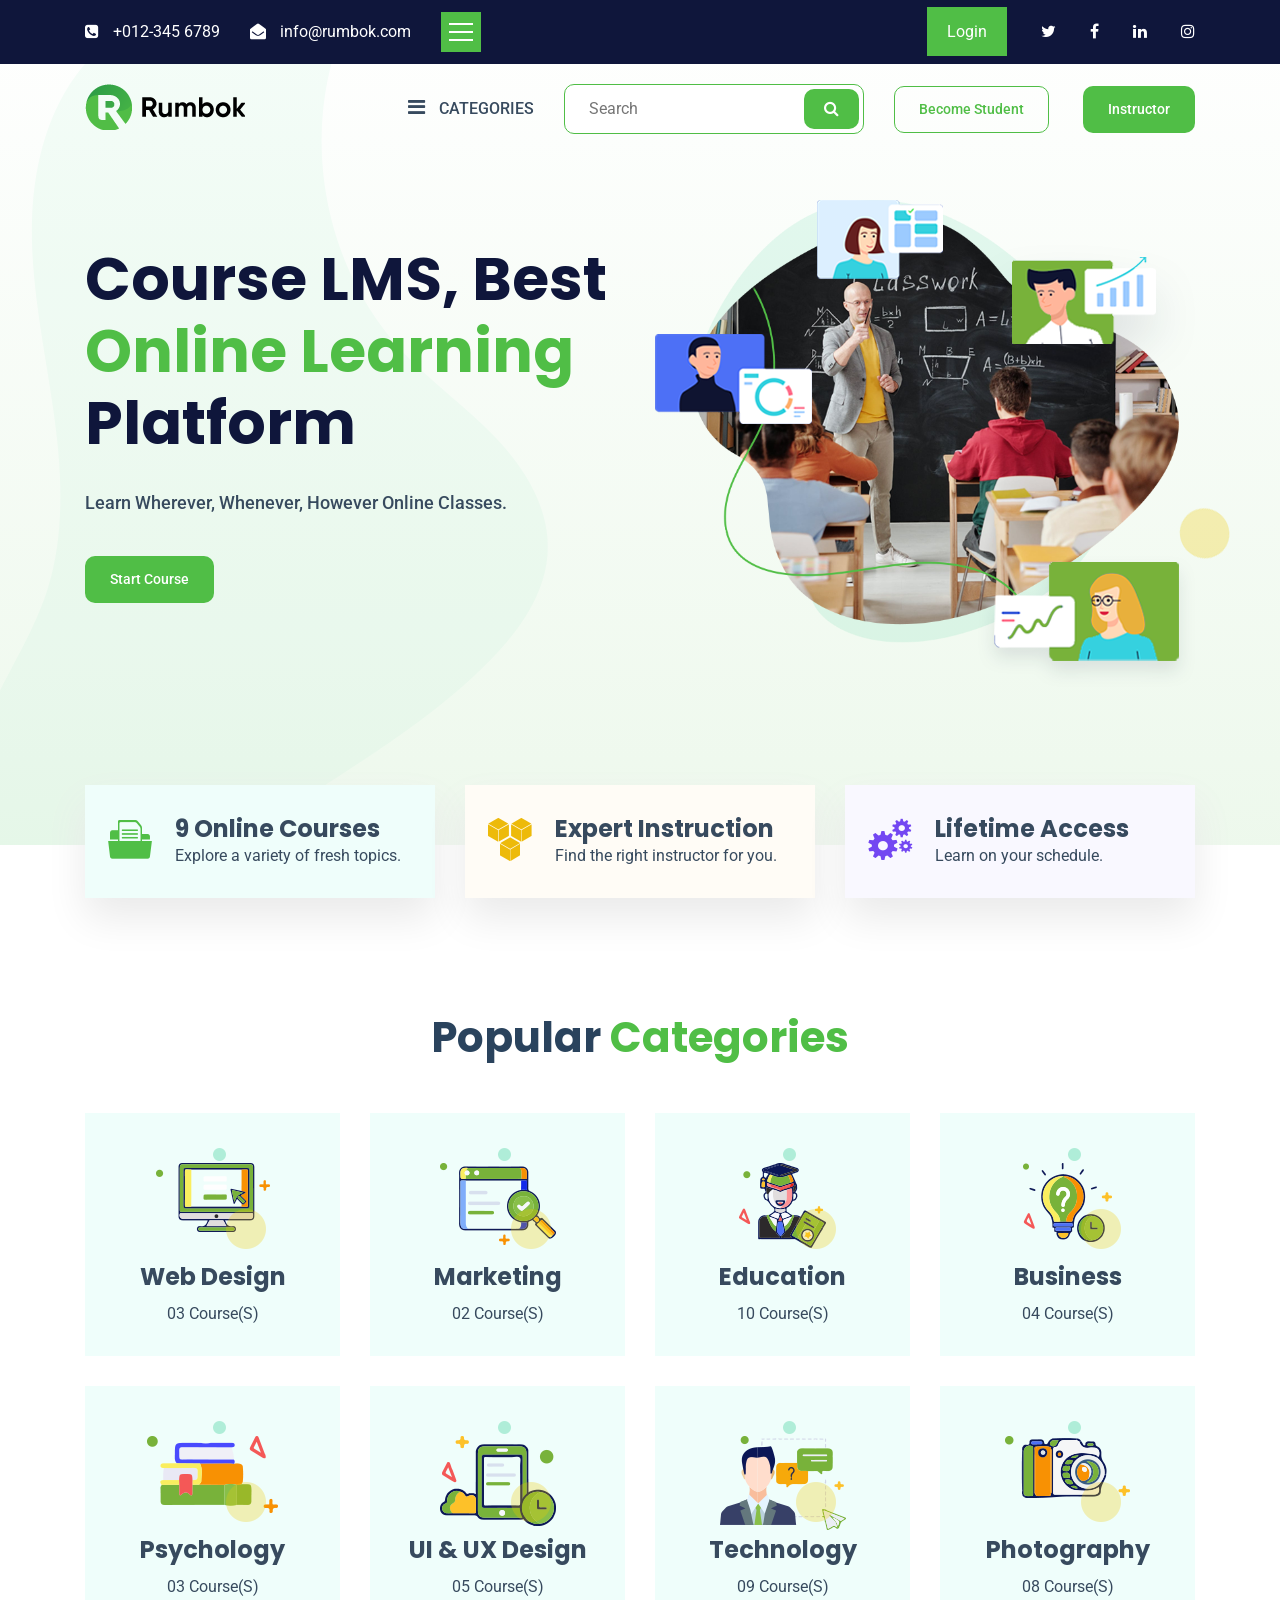
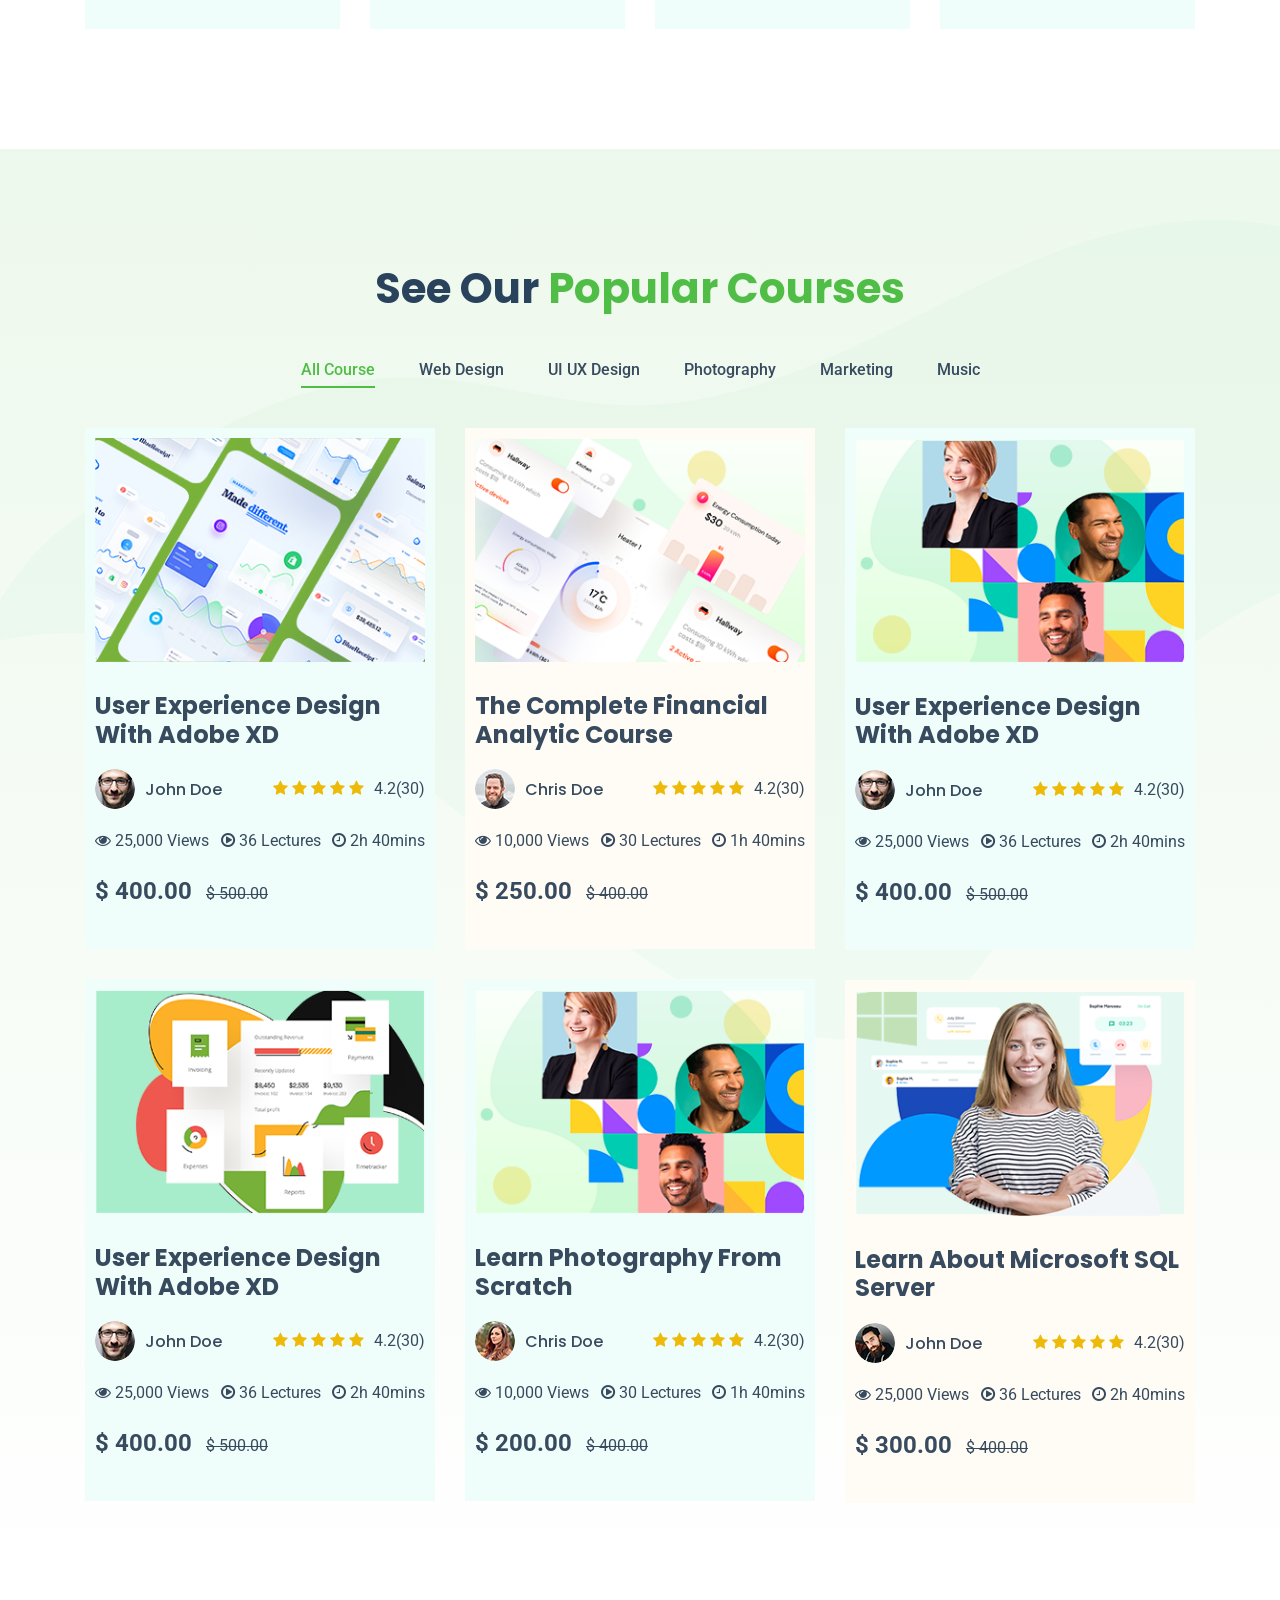
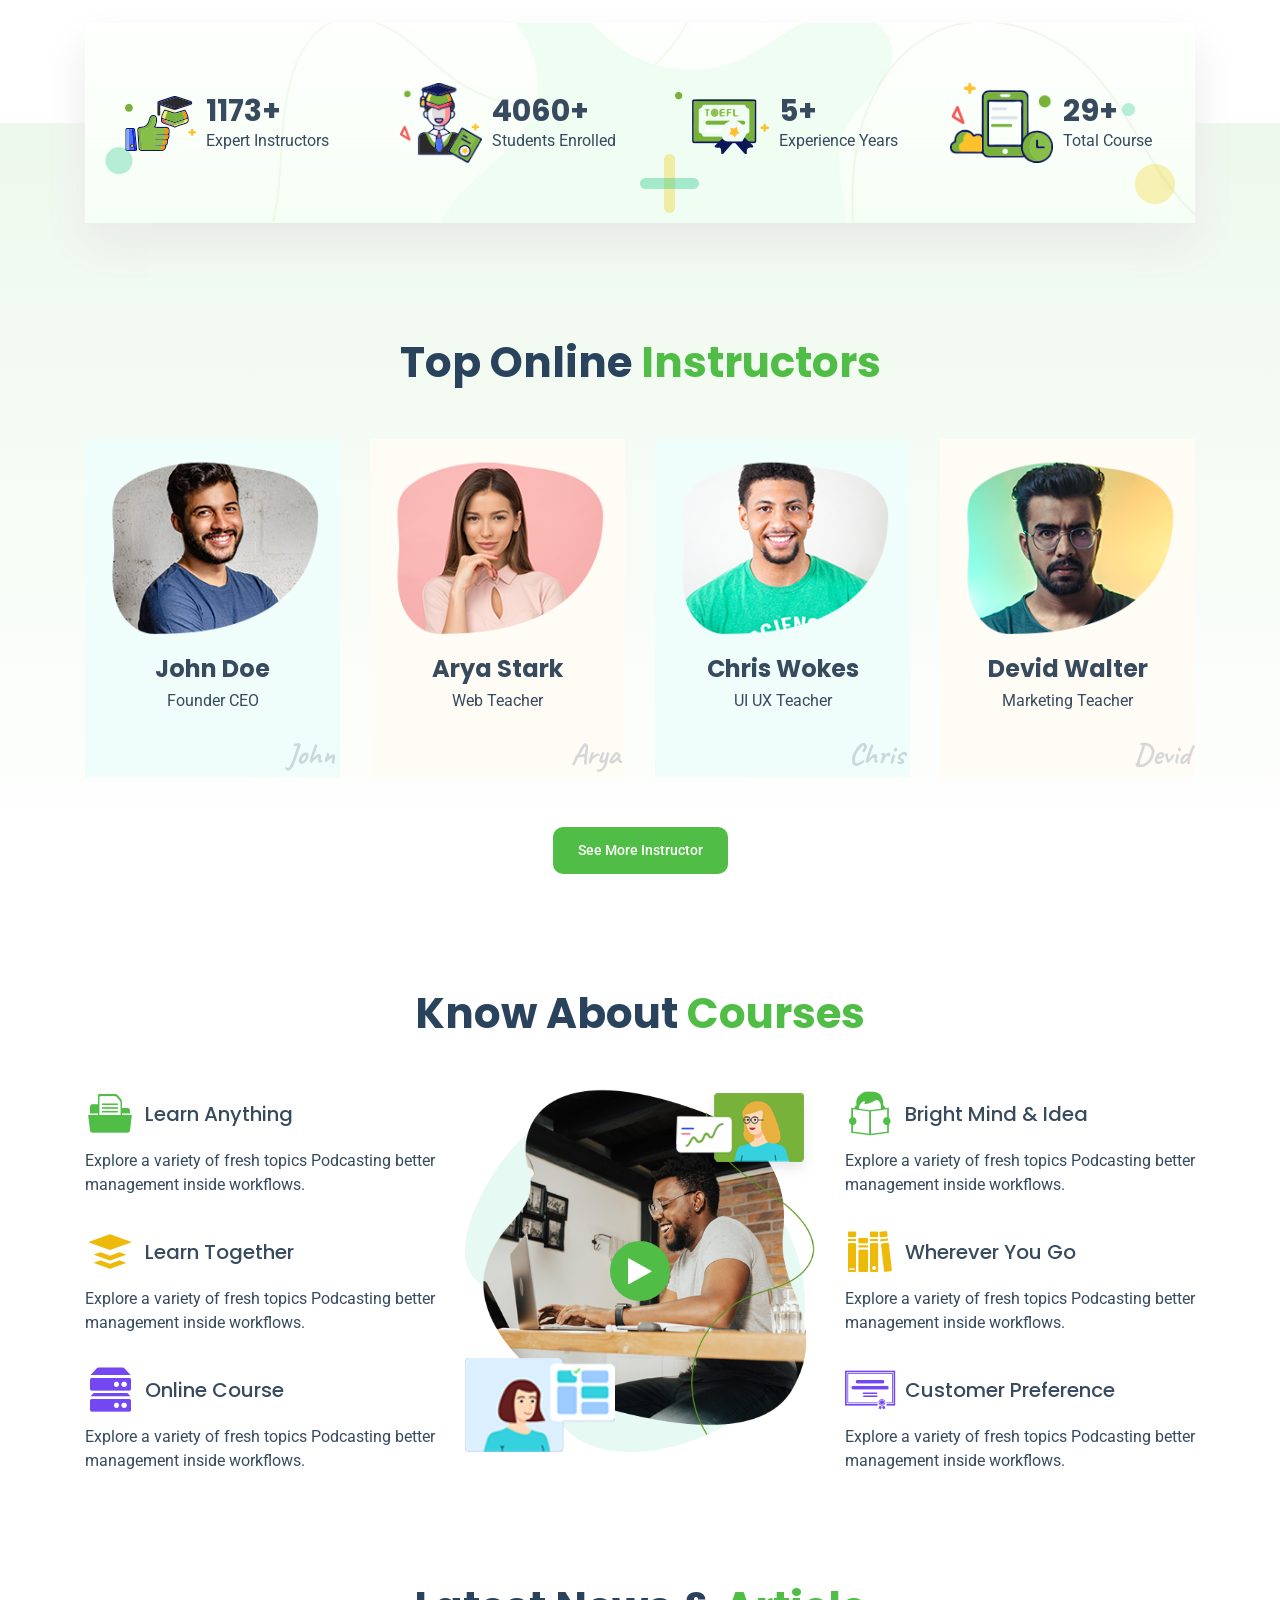
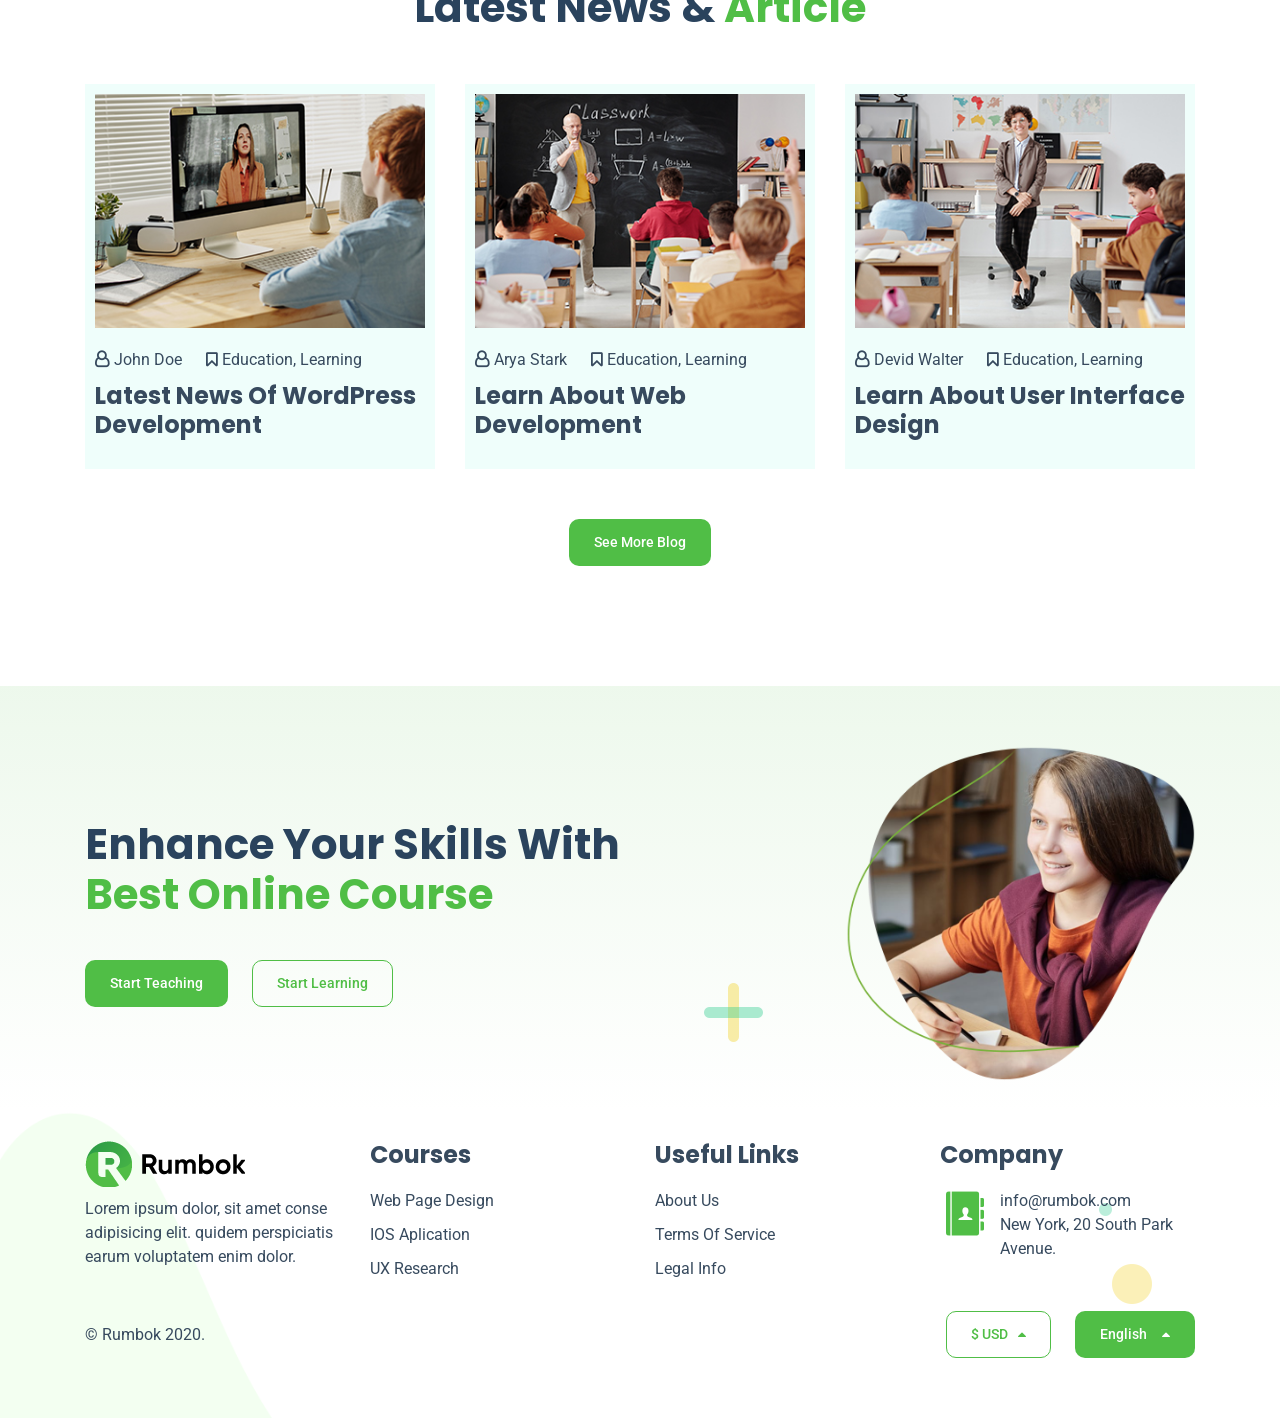
==== index.html @ 5ba0c492 "first commit" ====
<!DOCTYPE html>
<html lang="en">
    
<!-- Mirrored from rumbok.softtechthemes.com/rumbok/ by HTTrack Website Copier/3.x [XR&CO'2014], Sun, 17 Apr 2022 10:48:04 GMT -->
<head>
        <!-- Required Meta Tags -->
        <meta charset="UTF-8">
        <meta name="viewport" content="width=device-width, initial-scale=1.0">
        <meta http-equiv="X-UA-Compatible" content="ie=edge">

        <!-- Page Title -->
        <title>Rumbok Learning Management System</title>

        <!-- Favicon Icon -->
        <link rel="shortcut icon" href="favicon.png">

        <!-- CSS Files -->
        <link rel="stylesheet" href="assets/css/animate.css">
        <link rel="stylesheet" href="assets/css/bootstrap.min.css">
        <link rel="stylesheet" href="assets/css/font-awesome.min.css">
        <link rel="stylesheet" href="assets/css/icofont.css">
        <link rel="stylesheet" href="assets/css/slick.css">
        <link rel="stylesheet" href="assets/css/magnific-popup.css">
        <link rel="stylesheet" href="assets/css/style.css">
    </head>

    <body>
        <!-- Preloader Starts -->
        <div class="preloader" id="preloader">
            <div class="preloader-inner">
                <div class="spinner">
                    <div class="bounce1"></div>
                    <div class="bounce2"></div>
                    <div class="bounce3"></div>
                </div>
            </div>
        </div>

        <!-- Main Menu -->
        <div class="main-menu">
            <div class="menu-logo">
                <a href="index-2.html"><img src="assets/images/logo-both-color.png" alt="logo"></a>
            </div>
            <ul>
                <li class="have-submenu"><a href="#">home</a>
                    <ul class="sub-menu">
                        <li><a href="index-2.html">home 01</a></li>
                        <li><a href="home-2.html">home 02</a></li>
                    </ul>
                </li>
                <li><a href="about.html">about</a></li>
                <li class="have-submenu"><a href="#">course</a>
                    <ul class="sub-menu">
                        <li><a href="web-development.html">web development</a></li>
                        <li><a href="education.html">education</a></li>
                        <li><a href="business.html">business</a></li>
                        <li><a href="banking.html">banking</a></li>
                        <li><a href="corporate.html">corporate</a></li>
                        <li><a href="consulting.html">consulting</a></li>
                        <li><a href="marketing.html">marketing</a></li>
                        <li><a href="photography.html">photography</a></li>
                        <li><a href="music.html">music</a></li>
                    </ul>
                </li>
                <li><a href="course-details.html">course details</a></li>
                <li><a href="course-video.html">course video</a></li>
                <li><a href="package.html">package</a></li>
                <li><a href="instructor-details.html">instructor details</a></li>
                <li><a href="cart.html">cart</a></li>
                <li><a href="purchase.html">purchase</a></li>
                <li class="have-submenu"><a href="#">blog</a>
                    <ul class="sub-menu">
                        <li><a href="blog.html">blog</a></li>
                        <li><a href="blog-details.html">blog details</a></li>
                    </ul>
                </li>
                <li><a href="contact.html">contact</a></li>
                <li><a href="login.html">log in</a></li>
                <li><a href="signup.html">sign up</a></li>
                <li><a href="404.html">404</a></li>
            </ul>
        </div>

        <!-- Header Section Starts -->
        <header class="header-section">
            <!-- Header Info Starts -->
            <div class="header-info">
                <div class="container">
                    <div class="row align-items-center">
                        <div class="col-sm-6">
                            <div class="info-left">
                                <div class="phone-part">
                                    <i class="fa fa-phone-square"></i>
                                    <span><a href="#">+012-345 6789</a></span>
                                </div>
                                <div class="email-part">
                                    <i class="fa fa-envelope-open"></i>
                                    <span><a href="#">info@rumbok.com</a></span>
                                </div>
                                <div class="menu-toggle-bar">
                                    <div class="custom-bars">
                                        <div class="custom-bar bar-1"></div>
                                        <div class="custom-bar bar-2"></div>
                                        <div class="custom-bar bar-3"></div>
                                    </div>
                                </div>
                            </div>
                        </div>
                        <div class="col-sm-6">
                            <div class="info-right">
                                <ul>
                                    <li class="login-button"><a href="login.html">login</a></li>
                                    <li><a href="#"><i class="fa fa-twitter"></i></a></li>
                                    <li><a href="#"><i class="fa fa-facebook"></i></a></li>
                                    <li><a href="#"><i class="fa fa-linkedin"></i></a></li>
                                    <li><a href="#"><i class="fa fa-instagram"></i></a></li>
                                </ul>
                            </div>
                        </div>
                    </div>
                </div>
            </div>
            <!-- main Header Starts -->
            <div class="main-header">
                <div class="container">
                    <div class="row">
                        <div class="col-lg-3">
                            <div class="header-logo">
                                <a href="index-2.html"><img src="assets/images/logo.png" alt="logo"></a>
                            </div>
                        </div>
                        <div class="col-lg-9">
                            <div class="main-header-right">
                                <!-- Category Dropdown Starts -->
                                <div class="category-dropdown">
                                    <div class="menu-bar">
                                        <i class="fa fa-bars"></i>
                                        <span>categories</span>
                                    </div>
                                    <div class="category-menu">
                                        <ul>
                                            <li><a href="web-development.html">web development</a></li>
                                            <li><a href="education.html">education</a></li>
                                            <li class="have-submenu"><a href="#">business</a>
                                                <ul class="sub-menu">
                                                    <li><a href="banking.html">banking sector</a></li>
                                                    <li><a href="corporate.html">corporate sector</a></li>
                                                    <li><a href="consulting.html">consulting</a></li>
                                                </ul>
                                            </li>
                                            <li><a href="marketing.html">marketing</a></li>
                                            <li><a href="photography.html">photography</a></li>
                                            <li><a href="music.html">music</a></li>
                                        </ul>
                                    </div>
                                </div>
                                <div class="header-search">
                                    <form action="#">
                                        <input type="text" placeholder="Search">
                                        <button type="submit"><i class="fa fa-search"></i></button>
                                    </form>
                                </div>
                                <div class="header-button">
                                    <a href="signup.html" class="template-button-2">become student</a>
                                    <a href="instructor-details.html" class="template-button">instructor</a>
                                </div>
                            </div>
                        </div>
                    </div>
                </div>
            </div>
        </header>

        <!-- Hero Section Starts -->
        <section class="hero-section">
            <div class="hero-shape">
                <img src="assets/images/round-shape-4.png" alt="shape" class="hero-round-shape-4 item-moveTwo">
            </div>
            <div class="container">
                <div class="row">
                    <div class="col-lg-6 align-self-center">
                        <div class="hero-content">
                            <h1>Course LMS, best <span>Online learning</span> Platform</h1>
                            <span class="hero-tagline">Learn Wherever, Whenever, However Online Classes.</span>
                            <div class="hero-button">
                                <a href="course.html" class="template-button">start course</a>
                            </div>
                        </div>
                    </div>
                    <div class="col-lg-6">
                        <div class="hero-image">
                            <div class="hero-small-images">
                                <img src="assets/images/hero-small-image-1.png" alt="image" class="hero-small-image-1">
                                <img src="assets/images/hero-small-image-2.png" alt="image" class="hero-small-image-2">
                                <img src="assets/images/hero-small-image-3.png" alt="image" class="hero-small-image-3">
                                <img src="assets/images/hero-small-image-4.png" alt="image" class="hero-small-image-4">
                            </div>
                            <img src="assets/images/hero-image.png" alt="image">
                        </div>
                    </div>
                </div>
            </div>
        </section>

        <!-- Feature Section Starts -->
        <section class="feature-section">
            <div class="container">
                <div class="row">
                    <div class="col-lg-4">
                        <div class="single-feature-item feature-item-1">
                            <div class="feature-icon template-icon green-icon">
                                <i class="icofont-document-folder"></i>
                            </div>
                            <div class="feature-content">
                                <h4>9 online courses</h4>
                                <p>Explore a variety of fresh topics.</p>
                            </div>
                        </div>
                    </div>
                    <div class="col-lg-4">
                        <div class="single-feature-item feature-item-2">
                            <div class="feature-icon template-icon yellow-icon">
                                <i class="icofont-cubes"></i>
                            </div>
                            <div class="feature-content">
                                <h4>expert instruction</h4>
                                <p>Find the right instructor for you.</p>
                            </div>
                        </div>
                    </div>
                    <div class="col-lg-4">
                        <div class="single-feature-item feature-item-3">
                            <div class="feature-icon template-icon blue-icon">
                                <i class="icofont-gears"></i>
                            </div>
                            <div class="feature-content">
                                <h4>lifetime access</h4>
                                <p>Learn on your schedule.</p>
                            </div>
                        </div>
                    </div>
                </div>
            </div>
        </section>

        <!-- Categorry Section Starts -->
        <section class="category-section">
            <div class="container">
                <div class="row">
                    <div class="col-lg-12">
                        <div class="section-title text-center">
                            <h2>popular <span>categories</span></h2>
                        </div>
                    </div>
                </div>
                <div class="row">
                    <div class="col-lg-3 col-md-6">
                        <a href="course.html"><div class="single-category-item">
                            <div class="category-image">
                                <img src="assets/images/category-icon-1.png" alt="image">
                                <img src="assets/images/round-shape-3.png" alt="shape" class="feature-round-shape-3">
                            </div>
                            <div class="category-title margin-bottom-10">
                                <h4>web design</h4>
                            </div>
                            <span>03 course(S)</span>
                        </div></a>
                    </div>
                    <div class="col-lg-3 col-md-6">
                        <a href="course.html"><div class="single-category-item">
                            <div class="category-image">
                                <img src="assets/images/category-icon-2.png" alt="image">
                                <img src="assets/images/round-shape-3.png" alt="shape" class="feature-round-shape-3">
                            </div>
                            <div class="category-title margin-bottom-10">
                                <h4>marketing</h4>
                            </div>
                            <span>02 course(S)</span>
                        </div></a>
                    </div>
                    <div class="col-lg-3 col-md-6">
                        <a href="course.html"><div class="single-category-item">
                            <div class="category-image">
                                <img src="assets/images/category-icon-3.png" alt="image">
                                <img src="assets/images/round-shape-3.png" alt="shape" class="feature-round-shape-3">
                            </div>
                            <div class="category-title margin-bottom-10">
                                <h4>education</h4>
                            </div>
                            <span>10 course(S)</span>
                        </div></a>
                    </div>
                    <div class="col-lg-3 col-md-6">
                        <a href="course.html"><div class="single-category-item">
                            <div class="category-image">
                                <img src="assets/images/category-icon-4.png" alt="image">
                                <img src="assets/images/round-shape-3.png" alt="shape" class="feature-round-shape-3">
                            </div>
                            <div class="category-title margin-bottom-10">
                                <h4>business</h4>
                            </div>
                            <span>04 course(S)</span>
                        </div></a>
                    </div>
                    <div class="col-lg-3 col-md-6">
                        <a href="course.html"><div class="single-category-item">
                            <div class="category-image">
                                <img src="assets/images/category-icon-5.png" alt="image">
                                <img src="assets/images/round-shape-3.png" alt="shape" class="feature-round-shape-3">
                            </div>
                            <div class="category-title margin-bottom-10">
                                <h4>psychology</h4>
                            </div>
                            <span>03 course(S)</span>
                        </div></a>
                    </div>
                    <div class="col-lg-3 col-md-6">
                        <a href="course.html"><div class="single-category-item">
                            <div class="category-image">
                                <img src="assets/images/category-icon-6.png" alt="image">
                                <img src="assets/images/round-shape-3.png" alt="shape" class="feature-round-shape-3">
                            </div>
                            <div class="category-title margin-bottom-10">
                                <h4>UI & UX design</h4>
                            </div>
                            <span>05 course(S)</span>
                        </div></a>
                    </div>
                    <div class="col-lg-3 col-md-6">
                        <a href="course.html"><div class="single-category-item">
                            <div class="category-image">
                                <img src="assets/images/category-icon-7.png" alt="image">
                                <img src="assets/images/round-shape-3.png" alt="shape" class="feature-round-shape-3">
                            </div>
                            <div class="category-title margin-bottom-10">
                                <h4>technology</h4>
                            </div>
                            <span>09 course(S)</span>
                        </div></a>
                    </div>
                    <div class="col-lg-3 col-md-6">
                        <a href="course.html"><div class="single-category-item">
                            <div class="category-image">
                                <img src="assets/images/category-icon-8.png" alt="image">
                                <img src="assets/images/round-shape-3.png" alt="shape" class="feature-round-shape-3">
                            </div>
                            <div class="category-title margin-bottom-10">
                                <h4>photography</h4>
                            </div>
                            <span>08 course(S)</span>
                        </div></a>
                    </div>
                </div>
            </div>
        </section>

        <!-- Course Section Starts -->
        <section class="course-section gradient-bg padding-top-115 padding-bottom-90">
            <div class="container">
                <div class="row">
                    <div class="col-12">
                        <div class="section-title text-center margin-bottom-40">
                            <h2>see our <span>popular courses</span></h2>
                        </div>
                    </div>
                </div>
                <div class="row">
                    <div class="col-12">
                        <div class="popular-course-tab">
                            <ul>
                                <li class="active" data-filter="*">All course</li>
                                <li data-filter=".web">web design</li>
                                <li data-filter=".ux">UI UX design</li>
                                <li data-filter=".photography">photography</li>
                                <li data-filter=".marketing">marketing</li>
                                <li data-filter=".music">music</li>
                            </ul>
                        </div>
                    </div>
                </div>
                <div class="row grid">
                    <div class="col-lg-4 col-md-6 grid-item marketing">
                        <div class="single-course-item">
                            <div class="course-image">
                                <img src="assets/images/course-image-1.png" alt="image">
                            </div>
                            <div class="course-content margin-top-30">
                                <div class="course-title">
                                    <h4>user experience design with adobe XD</h4>
                                </div>
                                <div class="course-instructor-rating margin-top-20">
                                    <div class="course-instructor">
                                        <img src="assets/images/course-instructor-1.png" alt="instructor">
                                        <h6>john doe</h6>
                                    </div>
                                    <div class="course-rating">
                                        <ul>
                                            <li><i class="fa fa-star"></i></li>
                                            <li><i class="fa fa-star"></i></li>
                                            <li><i class="fa fa-star"></i></li>
                                            <li><i class="fa fa-star"></i></li>
                                            <li><i class="fa fa-star"></i></li>
                                        </ul>
                                        <span>4.2(30)</span>
                                    </div>
                                </div>
                                <div class="course-info margin-top-20">
                                    <div class="course-view">
                                        <i class="fa fa-eye"></i>
                                        <span>25,000 views</span>
                                    </div>
                                    <div class="course-video">
                                        <i class="fa fa-play-circle-o"></i>
                                        <span>36 lectures</span>
                                    </div>
                                    <div class="course-time">
                                        <i class="fa fa-clock-o"></i>
                                        <span>2h 40mins</span>
                                    </div>
                                </div>
                                <div class="course-price-cart margin-top-20">
                                    <div class="course-price">
                                        <span class="span-big">$ 400.00</span>
                                        <span class="span-cross">$ 500.00</span>
                                    </div>
                                </div>
                            </div>
                            <div class="hover-state">
                                <span class="heart-icon"><i class="fa fa-heart-o"></i></span>
                                <span class="title-tag">by instructor</span>
                                <div class="course-title margin-top-10">
                                    <h4><a href="course-details.html">user experience design with adobe XD</a></h4>
                                </div>
                                <div class="course-price-info margin-top-20">
                                    <span class="best-seller">best seller</span>
                                    <span class="course-category"><a href="#">web design</a></span>
                                    <span class="course-price">$ 400.00</span>
                                </div>
                                <div class="course-info margin-top-30">
                                    <div class="course-enroll">
                                        <span>enrolled 0</span>
                                    </div>
                                    <div class="course-video">
                                        <i class="fa fa-play-circle-o"></i>
                                        <span>36 lectures</span>
                                    </div>
                                    <div class="course-time">
                                        <i class="fa fa-clock-o"></i>
                                        <span>2h 40mins</span>
                                    </div>
                                </div>
                                <p class="margin-top-20">Learn WordPress like a Professional! Start from the basics and go all the way to creating your own applications and website!</p>
                                <ul class="margin-top-20">
                                    <li><i class="fa fa-circle-o"></i><span>Lorem ipsum dolor sit amet.</span></li>
                                    <li><i class="fa fa-circle-o"></i><span>Consectetur adipisicing elit.</span></li>
                                    <li><i class="fa fa-circle-o"></i><span>Placeat dolore quaerat itaque.</span></li>
                                </ul>
                                <div class="preview-button margin-top-20">
                                    <a href="course-details.html" class="template-button">course preview</a>
                                    <a href="cart.html" class="template-button margin-left-10">add to cart</a>
                                </div>
                            </div>
                        </div>
                    </div>
                    <div class="col-lg-4 col-md-6 grid-item ux">
                        <div class="single-course-item diffrent-bg-color">
                            <div class="course-image">
                                <img src="assets/images/course-image-2.png" alt="image">
                            </div>
                            <div class="course-content margin-top-30">
                                <div class="course-title">
                                    <h4>the complete financial analytic course</h4>
                                </div>
                                <div class="course-instructor-rating margin-top-20">
                                    <div class="course-instructor">
                                        <img src="assets/images/course-instructor-2.png" alt="instructor">
                                        <h6>chris doe</h6>
                                    </div>
                                    <div class="course-rating">
                                        <ul>
                                            <li><i class="fa fa-star"></i></li>
                                            <li><i class="fa fa-star"></i></li>
                                            <li><i class="fa fa-star"></i></li>
                                            <li><i class="fa fa-star"></i></li>
                                            <li><i class="fa fa-star"></i></li>
                                        </ul>
                                        <span>4.2(30)</span>
                                    </div>
                                </div>
                                <div class="course-info margin-top-20">
                                    <div class="course-view">
                                        <i class="fa fa-eye"></i>
                                        <span>10,000 views</span>
                                    </div>
                                    <div class="course-video">
                                        <i class="fa fa-play-circle-o"></i>
                                        <span>30 lectures</span>
                                    </div>
                                    <div class="course-time">
                                        <i class="fa fa-clock-o"></i>
                                        <span>1h 40mins</span>
                                    </div>
                                </div>
                                <div class="course-price-cart margin-top-20">
                                    <div class="course-price">
                                        <span class="span-big">$ 250.00</span>
                                        <span class="span-cross">$ 400.00</span>
                                    </div>
                                </div>
                            </div>
                            <div class="hover-state">
                                <span class="heart-icon"><i class="fa fa-heart-o"></i></span>
                                <span class="title-tag">by instructor</span>
                                <div class="course-title margin-top-10">
                                    <h4><a href="course-details.html">the complete financial analytic course</a></h4>
                                </div>
                                <div class="course-price-info margin-top-20">
                                    <span class="best-seller">best seller</span>
                                    <span class="course-category"><a href="#">web design</a></span>
                                    <span class="course-price">$ 250.00</span>
                                </div>
                                <div class="course-info margin-top-30">
                                    <div class="course-enroll">
                                        <span>enrolled 0</span>
                                    </div>
                                    <div class="course-video">
                                        <i class="fa fa-play-circle-o"></i>
                                        <span>36 lectures</span>
                                    </div>
                                    <div class="course-time">
                                        <i class="fa fa-clock-o"></i>
                                        <span>2h 40mins</span>
                                    </div>
                                </div>
                                <p class="margin-top-20">Learn WordPress like a Professional! Start from the basics and go all the way to creating your own applications and website!</p>
                                <ul class="margin-top-20">
                                    <li><i class="fa fa-circle-o"></i><span>Lorem ipsum dolor sit amet.</span></li>
                                    <li><i class="fa fa-circle-o"></i><span>Consectetur adipisicing elit.</span></li>
                                    <li><i class="fa fa-circle-o"></i><span>Placeat dolore quaerat itaque.</span></li>
                                </ul>
                                <div class="preview-button margin-top-20">
                                    <a href="course-details.html" class="template-button">course preview</a>
                                    <a href="cart.html" class="template-button margin-left-10">add to cart</a>
                                </div>
                            </div>
                        </div>
                    </div>
                    <div class="col-lg-4 col-md-6 grid-item web">
                        <div class="single-course-item">
                            <div class="course-image">
                                <img src="assets/images/course-image-4.png" alt="image">
                            </div>
                            <div class="course-content margin-top-30">
                                <div class="course-title">
                                    <h4>user experience design with adobe XD</h4>
                                </div>
                                <div class="course-instructor-rating margin-top-20">
                                    <div class="course-instructor">
                                        <img src="assets/images/course-instructor-1.png" alt="instructor">
                                        <h6>john doe</h6>
                                    </div>
                                    <div class="course-rating">
                                        <ul>
                                            <li><i class="fa fa-star"></i></li>
                                            <li><i class="fa fa-star"></i></li>
                                            <li><i class="fa fa-star"></i></li>
                                            <li><i class="fa fa-star"></i></li>
                                            <li><i class="fa fa-star"></i></li>
                                        </ul>
                                        <span>4.2(30)</span>
                                    </div>
                                </div>
                                <div class="course-info margin-top-20">
                                    <div class="course-view">
                                        <i class="fa fa-eye"></i>
                                        <span>25,000 views</span>
                                    </div>
                                    <div class="course-video">
                                        <i class="fa fa-play-circle-o"></i>
                                        <span>36 lectures</span>
                                    </div>
                                    <div class="course-time">
                                        <i class="fa fa-clock-o"></i>
                                        <span>2h 40mins</span>
                                    </div>
                                </div>
                                <div class="course-price-cart margin-top-20">
                                    <div class="course-price">
                                        <span class="span-big">$ 400.00</span>
                                        <span class="span-cross">$ 500.00</span>
                                    </div>
                                </div>
                            </div>
                            <div class="hover-state">
                                <span class="heart-icon"><i class="fa fa-heart-o"></i></span>
                                <span class="title-tag">by instructor</span>
                                <div class="course-title margin-top-10">
                                    <h4><a href="course-details.html">user experience design with adobe XD</a></h4>
                                </div>
                                <div class="course-price-info margin-top-20">
                                    <span class="best-seller">best seller</span>
                                    <span class="course-category"><a href="#">web design</a></span>
                                    <span class="course-price">$ 400.00</span>
                                </div>
                                <div class="course-info margin-top-30">
                                    <div class="course-enroll">
                                        <span>enrolled 0</span>
                                    </div>
                                    <div class="course-video">
                                        <i class="fa fa-play-circle-o"></i>
                                        <span>36 lectures</span>
                                    </div>
                                    <div class="course-time">
                                        <i class="fa fa-clock-o"></i>
                                        <span>2h 40mins</span>
                                    </div>
                                </div>
                                <p class="margin-top-20">Learn WordPress like a Professional! Start from the basics and go all the way to creating your own applications and website!</p>
                                <ul class="margin-top-20">
                                    <li><i class="fa fa-circle-o"></i><span>Lorem ipsum dolor sit amet.</span></li>
                                    <li><i class="fa fa-circle-o"></i><span>Consectetur adipisicing elit.</span></li>
                                    <li><i class="fa fa-circle-o"></i><span>Placeat dolore quaerat itaque.</span></li>
                                </ul>
                                <div class="preview-button margin-top-20">
                                    <a href="course-details.html" class="template-button">course preview</a>
                                    <a href="cart.html" class="template-button margin-left-10">add to cart</a>
                                </div>
                            </div>
                        </div>
                    </div>
                    <div class="col-lg-4 col-md-6 grid-item music">
                        <div class="single-course-item">
                            <div class="course-image">
                                <img src="assets/images/course-image-3.png" alt="image">
                            </div>
                            <div class="course-content margin-top-30">
                                <div class="course-title">
                                    <h4>user experience design with adobe XD</h4>
                                </div>
                                <div class="course-instructor-rating margin-top-20">
                                    <div class="course-instructor">
                                        <img src="assets/images/course-instructor-1.png" alt="instructor">
                                        <h6>john doe</h6>
                                    </div>
                                    <div class="course-rating">
                                        <ul>
                                            <li><i class="fa fa-star"></i></li>
                                            <li><i class="fa fa-star"></i></li>
                                            <li><i class="fa fa-star"></i></li>
                                            <li><i class="fa fa-star"></i></li>
                                            <li><i class="fa fa-star"></i></li>
                                        </ul>
                                        <span>4.2(30)</span>
                                    </div>
                                </div>
                                <div class="course-info margin-top-20">
                                    <div class="course-view">
                                        <i class="fa fa-eye"></i>
                                        <span>25,000 views</span>
                                    </div>
                                    <div class="course-video">
                                        <i class="fa fa-play-circle-o"></i>
                                        <span>36 lectures</span>
                                    </div>
                                    <div class="course-time">
                                        <i class="fa fa-clock-o"></i>
                                        <span>2h 40mins</span>
                                    </div>
                                </div>
                                <div class="course-price-cart margin-top-20">
                                    <div class="course-price">
                                        <span class="span-big">$ 400.00</span>
                                        <span class="span-cross">$ 500.00</span>
                                    </div>
                                </div>
                            </div>
                            <div class="hover-state">
                                <span class="heart-icon"><i class="fa fa-heart-o"></i></span>
                                <span class="title-tag">by instructor</span>
                                <div class="course-title margin-top-10">
                                    <h4><a href="course-details.html">user experience design with adobe XD</a></h4>
                                </div>
                                <div class="course-price-info margin-top-20">
                                    <span class="best-seller">best seller</span>
                                    <span class="course-category"><a href="#">web design</a></span>
                                    <span class="course-price">$ 400.00</span>
                                </div>
                                <div class="course-info margin-top-30">
                                    <div class="course-enroll">
                                        <span>enrolled 0</span>
                                    </div>
                                    <div class="course-video">
                                        <i class="fa fa-play-circle-o"></i>
                                        <span>36 lectures</span>
                                    </div>
                                    <div class="course-time">
                                        <i class="fa fa-clock-o"></i>
                                        <span>2h 40mins</span>
                                    </div>
                                </div>
                                <p class="margin-top-20">Learn WordPress like a Professional! Start from the basics and go all the way to creating your own applications and website!</p>
                                <ul class="margin-top-20">
                                    <li><i class="fa fa-circle-o"></i><span>Lorem ipsum dolor sit amet.</span></li>
                                    <li><i class="fa fa-circle-o"></i><span>Consectetur adipisicing elit.</span></li>
                                    <li><i class="fa fa-circle-o"></i><span>Placeat dolore quaerat itaque.</span></li>
                                </ul>
                                <div class="preview-button margin-top-20">
                                    <a href="course-details.html" class="template-button">course preview</a>
                                    <a href="cart.html" class="template-button margin-left-10">add to cart</a>
                                </div>
                            </div>
                        </div>
                    </div>
                    <div class="col-lg-4 col-md-6 grid-item photography">
                        <div class="single-course-item">
                            <div class="course-image">
                                <img src="assets/images/course-image-4.png" alt="image">
                            </div>
                            <div class="course-content margin-top-30">
                                <div class="course-title">
                                    <h4>learn photography from scratch</h4>
                                </div>
                                <div class="course-instructor-rating margin-top-20">
                                    <div class="course-instructor">
                                        <img src="assets/images/course-instructor-3.png" alt="instructor">
                                        <h6>chris doe</h6>
                                    </div>
                                    <div class="course-rating">
                                        <ul>
                                            <li><i class="fa fa-star"></i></li>
                                            <li><i class="fa fa-star"></i></li>
                                            <li><i class="fa fa-star"></i></li>
                                            <li><i class="fa fa-star"></i></li>
                                            <li><i class="fa fa-star"></i></li>
                                        </ul>
                                        <span>4.2(30)</span>
                                    </div>
                                </div>
                                <div class="course-info margin-top-20">
                                    <div class="course-view">
                                        <i class="fa fa-eye"></i>
                                        <span>10,000 views</span>
                                    </div>
                                    <div class="course-video">
                                        <i class="fa fa-play-circle-o"></i>
                                        <span>30 lectures</span>
                                    </div>
                                    <div class="course-time">
                                        <i class="fa fa-clock-o"></i>
                                        <span>1h 40mins</span>
                                    </div>
                                </div>
                                <div class="course-price-cart margin-top-20">
                                    <div class="course-price">
                                        <span class="span-big">$ 200.00</span>
                                        <span class="span-cross">$ 400.00</span>
                                    </div>
                                </div>
                            </div>
                            <div class="hover-state">
                                <span class="heart-icon"><i class="fa fa-heart-o"></i></span>
                                <span class="title-tag">by instructor</span>
                                <div class="course-title margin-top-10">
                                    <h4><a href="course-details.html">learn photography from scratch</a></h4>
                                </div>
                                <div class="course-price-info margin-top-20">
                                    <span class="best-seller">best seller</span>
                                    <span class="course-category"><a href="#">web design</a></span>
                                    <span class="course-price">$ 200.00</span>
                                </div>
                                <div class="course-info margin-top-30">
                                    <div class="course-enroll">
                                        <span>enrolled 0</span>
                                    </div>
                                    <div class="course-video">
                                        <i class="fa fa-play-circle-o"></i>
                                        <span>36 lectures</span>
                                    </div>
                                    <div class="course-time">
                                        <i class="fa fa-clock-o"></i>
                                        <span>2h 40mins</span>
                                    </div>
                                </div>
                                <p class="margin-top-20">Learn WordPress like a Professional! Start from the basics and go all the way to creating your own applications and website!</p>
                                <ul class="margin-top-20">
                                    <li><i class="fa fa-circle-o"></i><span>Lorem ipsum dolor sit amet.</span></li>
                                    <li><i class="fa fa-circle-o"></i><span>Consectetur adipisicing elit.</span></li>
                                    <li><i class="fa fa-circle-o"></i><span>Placeat dolore quaerat itaque.</span></li>
                                </ul>
                                <div class="preview-button margin-top-20">
                                    <a href="course-details.html" class="template-button">course preview</a>
                                    <a href="cart.html" class="template-button margin-left-10">add to cart</a>
                                </div>
                            </div>
                        </div>
                    </div>
                    <div class="col-lg-4 col-md-6 grid-item web">
                        <div class="single-course-item diffrent-bg-color">
                            <div class="course-image">
                                <img src="assets/images/course-image-5.png" alt="image">
                            </div>
                            <div class="course-content margin-top-30">
                                <div class="course-title">
                                    <h4>learn about microsoft SQL server</h4>
                                </div>
                                <div class="course-instructor-rating margin-top-20">
                                    <div class="course-instructor">
                                        <img src="assets/images/course-instructor-4.png" alt="instructor">
                                        <h6>john doe</h6>
                                    </div>
                                    <div class="course-rating">
                                        <ul>
                                            <li><i class="fa fa-star"></i></li>
                                            <li><i class="fa fa-star"></i></li>
                                            <li><i class="fa fa-star"></i></li>
                                            <li><i class="fa fa-star"></i></li>
                                            <li><i class="fa fa-star"></i></li>
                                        </ul>
                                        <span>4.2(30)</span>
                                    </div>
                                </div>
                                <div class="course-info margin-top-20">
                                    <div class="course-view">
                                        <i class="fa fa-eye"></i>
                                        <span>25,000 views</span>
                                    </div>
                                    <div class="course-video">
                                        <i class="fa fa-play-circle-o"></i>
                                        <span>36 lectures</span>
                                    </div>
                                    <div class="course-time">
                                        <i class="fa fa-clock-o"></i>
                                        <span>2h 40mins</span>
                                    </div>
                                </div>
                                <div class="course-price-cart margin-top-20">
                                    <div class="course-price">
                                        <span class="span-big">$ 300.00</span>
                                        <span class="span-cross">$ 400.00</span>
                                    </div>
                                </div>
                            </div>
                            <div class="hover-state">
                                <span class="heart-icon"><i class="fa fa-heart-o"></i></span>
                                <span class="title-tag">by instructor</span>
                                <div class="course-title margin-top-10">
                                    <h4><a href="course-details.html">learn about microsoft SQL server</a></h4>
                                </div>
                                <div class="course-price-info margin-top-20">
                                    <span class="best-seller">best seller</span>
                                    <span class="course-category"><a href="#">web design</a></span>
                                    <span class="course-price">$ 300.00</span>
                                </div>
                                <div class="course-info margin-top-30">
                                    <div class="course-enroll">
                                        <span>enrolled 0</span>
                                    </div>
                                    <div class="course-video">
                                        <i class="fa fa-play-circle-o"></i>
                                        <span>36 lectures</span>
                                    </div>
                                    <div class="course-time">
                                        <i class="fa fa-clock-o"></i>
                                        <span>2h 40mins</span>
                                    </div>
                                </div>
                                <p class="margin-top-20">Learn WordPress like a Professional! Start from the basics and go all the way to creating your own applications and website!</p>
                                <ul class="margin-top-20">
                                    <li><i class="fa fa-circle-o"></i><span>Lorem ipsum dolor sit amet.</span></li>
                                    <li><i class="fa fa-circle-o"></i><span>Consectetur adipisicing elit.</span></li>
                                    <li><i class="fa fa-circle-o"></i><span>Placeat dolore quaerat itaque.</span></li>
                                </ul>
                                <div class="preview-button margin-top-20">
                                    <a href="course-details.html" class="template-button">course preview</a>
                                    <a href="cart.html" class="template-button margin-left-10">add to cart</a>
                                </div>
                            </div>
                        </div>
                    </div>
                </div>
            </div>
        </section>

        <!-- CounterUp Section Starts -->
        <section class="counterup-section">
            <div class="container">
                <div class="counterup-content common-section padding-top-60 padding-bottom-30">
                    <div class="counter-shape">
                        <img src="assets/images/round-shape-2.png" alt="shape" class="round-shape-2">
                        <img src="assets/images/plus-sign.png" alt="shape" class="plus-sign item-rotate">
                        <img src="assets/images/round-shape-3.png" alt="shape" class="round-shape-3">
                    </div>
                    <div class="row align-items-center">
                        <div class="col-xl-3 col-sm-6">
                            <div class="single-counterup">
                                <div class="single-counterup-image">
                                    <img src="assets/images/counter-image-1.png" alt="image">
                                </div>
                                <div class="single-counterup-content">
                                    <div class="counter-number">
                                        <h3 class="title counter">2000</h3>
                                        <h3 class="title">+</h3>
                                    </div>
                                    <span>expert instructors</span>
                                </div>
                            </div>
                        </div>
                        <div class="col-xl-3 col-sm-6">
                            <div class="single-counterup">
                                <div class="single-counterup-image">
                                    <img src="assets/images/category-icon-3.png" alt="image">
                                </div>
                                <div class="single-counterup-content">
                                    <div class="counter-number">
                                        <h3 class="title counter">7000</h3>
                                        <h3 class="title">+</h3>
                                    </div>
                                    <span>students enrolled</span>
                                </div>
                            </div>
                        </div>
                        <div class="col-xl-3 col-sm-6">
                            <div class="single-counterup">
                                <div class="single-counterup-image">
                                    <img src="assets/images/counter-image-2.png" alt="image">
                                </div>
                                <div class="single-counterup-content">
                                    <div class="counter-number">
                                        <h3 class="title counter">10</h3>
                                        <h3 class="title">+</h3>
                                    </div>
                                    <span>experience years</span>
                                </div>
                            </div>
                        </div>
                        <div class="col-xl-3 col-sm-6">
                            <div class="single-counterup">
                                <div class="single-counterup-image">
                                    <img src="assets/images/category-icon-6.png" alt="image">
                                </div>
                                <div class="single-counterup-content">
                                    <div class="counter-number">
                                        <h3 class="title counter">50</h3>
                                        <h3 class="title">+</h3>
                                    </div>
                                    <span>total course</span>
                                </div>
                            </div>
                        </div>
                    </div>
                </div>
            </div>
        </section>

        <!-- Instructor Section Starts -->
        <section class="instructor-section gradient-bg">
            <div class="container">
                <div class="row">
                    <div class="col-lg-12">
                        <div class="section-title text-center">
                            <h2>top online <span>instructors</span></h2>
                        </div>
                    </div>
                </div>
                <div class="row">
                    <div class="col-lg-3 col-md-6">
                        <div class="single-instructor">
                            <span class="instructor-sign">john</span>
                            <div class="instructor-image">
                                <a href="#"><img src="assets/images/instructor-1.png" alt="image"></a>
                            </div>
                            <div class="instructor-content">
                                <h4><a href="#">john doe</a></h4>
                                <span>founder CEO</span>
                            </div>
                            <div class="hover-state">
                                <ul>
                                    <li><a href="#"><i class="fa fa-facebook"></i></a></li>
                                    <li><a href="#"><i class="fa fa-twitter"></i></a></li>
                                    <li><a href="#"><i class="fa fa-linkedin"></i></a></li>
                                    <li><a href="#"><i class="fa fa-instagram"></i></a></li>
                                </ul>
                            </div>
                        </div>
                    </div>
                    <div class="col-lg-3 col-md-6">
                        <div class="single-instructor diffrent-bg-color">
                            <span class="instructor-sign">arya</span>
                            <div class="instructor-image">
                                <a href="#"><img src="assets/images/instructor-3.png" alt="image"></a>
                            </div>
                            <div class="instructor-content">
                                <h4><a href="#">arya stark</a></h4>
                                <span>web teacher</span>
                            </div>
                            <div class="hover-state">
                                <ul>
                                    <li><a href="#"><i class="fa fa-facebook"></i></a></li>
                                    <li><a href="#"><i class="fa fa-twitter"></i></a></li>
                                    <li><a href="#"><i class="fa fa-linkedin"></i></a></li>
                                    <li><a href="#"><i class="fa fa-instagram"></i></a></li>
                                </ul>
                            </div>
                        </div>
                    </div>
                    <div class="col-lg-3 col-md-6">
                        <div class="single-instructor">
                            <span class="instructor-sign">chris</span>
                            <div class="instructor-image">
                                <a href="#"><img src="assets/images/instructor-2.png" alt="image"></a>
                            </div>
                            <div class="instructor-content">
                                <h4><a href="#">chris wokes</a></h4>
                                <span>UI UX teacher</span>
                            </div>
                            <div class="hover-state">
                                <ul>
                                    <li><a href="#"><i class="fa fa-facebook"></i></a></li>
                                    <li><a href="#"><i class="fa fa-twitter"></i></a></li>
                                    <li><a href="#"><i class="fa fa-linkedin"></i></a></li>
                                    <li><a href="#"><i class="fa fa-instagram"></i></a></li>
                                </ul>
                            </div>
                        </div>
                    </div>
                    <div class="col-lg-3 col-md-6">
                        <div class="single-instructor diffrent-bg-color">
                            <span class="instructor-sign">devid</span>
                            <div class="instructor-image">
                                <a href="#"><img src="assets/images/instructor-4.png" alt="image"></a>
                            </div>
                            <div class="instructor-content">
                                <h4><a href="#">devid walter</a></h4>
                                <span>marketing teacher</span>
                            </div>
                            <div class="hover-state">
                                <ul>
                                    <li><a href="#"><i class="fa fa-facebook"></i></a></li>
                                    <li><a href="#"><i class="fa fa-twitter"></i></a></li>
                                    <li><a href="#"><i class="fa fa-linkedin"></i></a></li>
                                    <li><a href="#"><i class="fa fa-instagram"></i></a></li>
                                </ul>
                            </div>
                        </div>
                    </div>
                </div>
                <div class="row">
                    <div class="col-lg-12">
                        <div class="instructor-button margin-top-20 text-center">
                            <a href="#" class="template-button">see more instructor</a>
                        </div>
                    </div>
                </div>
            </div>
        </section>

        <!-- About Section Starts -->
        <section class="about-section padding-top-115">
            <div class="container">
                <div class="row">
                    <div class="col-lg-12">
                        <div class="section-title text-center">
                            <h2>know about <span>courses</span></h2>
                        </div>
                    </div>
                </div>
                <div class="row">
                    <div class="col-lg-4">
                        <div class="about-content-left">
                            <div class="about-single-content">
                                <div class="content-top">
                                    <div class="content-icon template-icon green-icon">
                                        <i class="icofont-document-folder"></i>
                                    </div>
                                    <h5>learn anything</h5>
                                </div>
                                <p class="margin-top-10">Explore a variety of fresh topics Podcasting better management inside workflows.</p>
                            </div>
                            <div class="about-single-content">
                                <div class="content-top">
                                    <div class="content-icon template-icon yellow-icon">
                                        <i class="icofont-layers"></i>
                                    </div>
                                    <h5>learn together</h5>
                                </div>
                                <p class="margin-top-10">Explore a variety of fresh topics Podcasting better management inside workflows.</p>
                            </div>
                            <div class="about-single-content">
                                <div class="content-top">
                                    <div class="content-icon template-icon blue-icon">
                                        <i class="icofont-hard-disk"></i>
                                    </div>
                                    <h5>online course</h5>
                                </div>
                                <p class="margin-top-10">Explore a variety of fresh topics Podcasting better management inside workflows.</p>
                            </div>
                        </div>
                    </div>
                    <div class="col-lg-4">
                        <div class="video-popup-area">
                            <div class="video-play-button">
                                <a href="https://www.youtube.com/watch?v=8AGgbIQyqR8" class="button-video">
                                    <i class="fa fa-play item-ripple"></i>
                                </a>
                            </div>
                            <img src="assets/images/about-image.png" alt="image">
                            <div class="image-absolute">
                                <img src="assets/images/hero-small-image-4.png" alt="image" class="top-absolute">
                                <img src="assets/images/hero-small-image-2.png" alt="image" class="bottom-absolute">
                            </div>
                        </div>
                    </div>
                    <div class="col-lg-4">
                        <div class="about-content-right">
                            <div class="about-single-content">
                                <div class="content-top">
                                    <div class="content-icon template-icon green-icon">
                                        <i class="icofont-learn"></i>
                                    </div>
                                    <h5>bright mind & idea</h5>
                                </div>
                                <p class="margin-top-10">Explore a variety of fresh topics Podcasting better management inside workflows.</p>
                            </div>
                            <div class="about-single-content">
                                <div class="content-top">
                                    <div class="content-icon template-icon yellow-icon">
                                        <i class="icofont-library"></i>
                                    </div>
                                    <h5>wherever you go</h5>
                                </div>
                                <p class="margin-top-10">Explore a variety of fresh topics Podcasting better management inside workflows.</p>
                            </div>
                            <div class="about-single-content">
                                <div class="content-top">
                                    <div class="content-icon template-icon blue-icon">
                                        <i class="icofont-certificate-alt-1"></i>
                                    </div>
                                    <h5>customer preference</h5>
                                </div>
                                <p class="margin-top-10">Explore a variety of fresh topics Podcasting better management inside workflows.</p>
                            </div>
                        </div>
                    </div>
                </div>
            </div>
        </section>

        <!-- News Section Starts -->
        <section class="blog-section padding-top-80 padding-bottom-120">
            <div class="container">
                <div class="row">
                    <div class="col-lg-12">
                        <div class="section-title text-center">
                            <h2>latest news & <span>article</span></h2>
                        </div>
                    </div>
                </div>
                <div class="row">
                    <div class="col-lg-4 col-md-6">
                        <div class="blog-single-item">
                            <div class="single-blog-image">
                                <a href="#"><img src="assets/images/news-1.jpg" alt="blog"></a>
                            </div>
                            <div class="blog-meta">
                                <ul>
                                    <li><a href="#"><i class="fa fa-user-o"></i>john doe</a></li>
                                    <li><a href="#"><i class="fa fa-bookmark-o"></i>education, learning</a></li>
                                </ul>
                            </div>
                            <div class="single-blog-content">
                                <h4 class="title"><a href="blog.html">Latest News Of wordPress development</a></h4>
                            </div>
                        </div>
                    </div>
                    <div class="col-lg-4 col-md-6">
                        <div class="blog-single-item">
                            <div class="single-blog-image">
                                <a href="#"><img src="assets/images/news-2.jpg" alt="blog"></a>
                            </div>
                            <div class="blog-meta">
                                <ul>
                                    <li><a href="#"><i class="fa fa-user-o"></i>arya stark</a></li>
                                    <li><a href="#"><i class="fa fa-bookmark-o"></i>education, learning</a></li>
                                </ul>
                            </div>
                            <div class="single-blog-content">
                                <h4 class="title"><a href="blog.html">learn about web development</a></h4>
                            </div>
                        </div>
                    </div>
                    <div class="col-lg-4 col-md-6">
                        <div class="blog-single-item">
                            <div class="single-blog-image">
                                <a href="#"><img src="assets/images/news-3.jpg" alt="blog"></a>
                            </div>
                            <div class="blog-meta">
                                <ul>
                                    <li><a href="#"><i class="fa fa-user-o"></i>devid walter</a></li>
                                    <li><a href="#"><i class="fa fa-bookmark-o"></i>education, learning</a></li>
                                </ul>
                            </div>
                            <div class="single-blog-content">
                                <h4 class="title"><a href="blog.html">learn about user interface Design</a></h4>
                            </div>
                        </div>
                    </div>
                </div>
                <div class="row">
                    <div class="col-lg-12">
                        <div class="blog-button text-center margin-top-20">
                            <a href="#" class="template-button">see more blog</a>
                        </div>
                    </div>
                </div>
            </div>
        </section>

        <!-- CTA Section Starts -->
        <section class="cta-section gradient-bg padding-top-60 padding-bottom-30">
            <div class="cta-shape">
                <img src="assets/images/plus-sign.png" alt="image" class="plus-sign item-rotate">
            </div>
            <div class="container">
                <div class="row align-items-center">
                    <div class="col-lg-6">
                        <div class="section-title margin-bottom-40">
                            <h2>enhance your skills with <span>best online course</span></h2>
                        </div>
                        <div class="cta-button">
                            <a href="#" class="template-button margin-right-20">start teaching</a>
                            <a href="#" class="template-button-2">start learning</a>
                        </div>
                    </div>
                    <div class="col-xl-4 offset-xl-2 col-lg-6">
                        <div class="cta-image">
                            <img src="assets/images/cta-image.png" alt="image">
                        </div>
                    </div>
                </div>
            </div>
        </section>

        <!-- Footer Section Starts -->
        <footer class="footer-section padding-top-30 padding-bottom-60">
            <div class="footer-shape">
                <img src="assets/images/round-shape-3.png" alt="shape" class="round-shape-3">
            </div>
            <div class="container">
                <div class="footer-widget-section">
                    <div class="row">
                        <div class="col-lg-3 col-md-6">
                            <div class="footer-widget">
                                <div class="footer-logo">
                                    <a href="index-2.html"><img src="assets/images/logo.png" alt="logo"></a>
                                </div>
                                <p>Lorem ipsum dolor, sit amet conse adipisicing elit. quidem perspiciatis earum voluptatem enim dolor.</p>
                            </div>
                        </div>
                        <div class="col-lg-3 col-md-6">
                            <div class="footer-widget">
                                <div class="widget-title">
                                    <h4 class="title">courses</h4>
                                </div>
                                <ul>
                                    <li><a href="#">web page design</a></li>
                                    <li><a href="#">IOS aplication</a></li>
                                    <li><a href="#">UX research</a></li>
                                </ul>
                            </div>
                        </div>
                        <div class="col-lg-3 col-md-6">
                            <div class="footer-widget">
                                <div class="widget-title">
                                    <h4 class="title">useful links</h4>
                                </div>
                                <ul>
                                    <li><a href="#">about us</a></li>
                                    <li><a href="#">terms of service</a></li>
                                    <li><a href="#">legal info</a></li>
                                </ul>
                            </div>
                        </div>
                        <div class="col-lg-3 col-md-6">
                            <div class="footer-widget">
                                <div class="widget-title">
                                    <h4 class="title">company</h4>
                                </div>
                                <div class="company-address d-flex">
                                    <div class="address-icon template-icon green-icon margin-right-10">
                                        <i class="icofont-address-book"></i>
                                    </div>
                                    <div class="address-info">
                                        info@rumbok.com <br>
                                        <span>new york, 20 south park avenue.</span>
                                    </div>
                                </div>
                            </div>
                        </div>
                    </div>
                </div>
                <div class="footer-copyright-section">
                    <div class="row align-items-center">
                        <div class="col-sm-5">
                            <div class="copyright-text">
                                <span>&copy; rumbok 2020.</span>
                            </div>
                        </div>
                        <div class="col-sm-7">
                            <div class="copyright-button">
                                <div class="dropup-item item-1">
                                    <button class="template-button-2" type="button">
                                        <span class="margin-right-10">$ USD</span><i class="fa fa-caret-up"></i>
                                    </button>
                                    <ul class="toggle-box box-1">
                                        <li><a href="#">$ 500</a></li>
                                        <li><a href="#">$ 700</a></li>
                                    </ul>
                                </div>
                                <div class="dropup-item item-2 margin-left-20">
                                    <button class="template-button" type="button">
                                        <span class="margin-right-10">English</span><i class="fa fa-caret-up"></i>
                                    </button>
                                    <ul class="toggle-box box-2">
                                        <li><a href="#">Bengali</a></li>
                                        <li><a href="#">Arabic</a></li>
                                    </ul>
                                </div>
                            </div>
                        </div>
                    </div>
                </div>
            </div>
        </footer>


        <!-- Javascript Files -->
        <script src="assets/js/vendor/jquery-2.2.4.min.js"></script>
        <script src="assets/js/vendor/bootstrap.min.js"></script>
        <script src="assets/js/vendor/slick.min.js"></script>
        <script src="assets/js/vendor/counterup.min.js"></script>
        <script src="assets/js/vendor/waypoints.min.js"></script>
        <script src="assets/js/vendor/jquery.magnific-popup.js"></script>
        <script src="assets/js/vendor/isotop.min.js"></script>
        <script src="assets/js/vendor/barfiller.js"></script>
        <script src="assets/js/vendor/countdown.js"></script>
        <script src="assets/js/vendor/easing.min.js"></script>
        <script src="assets/js/vendor/wow.min.js"></script>
        <script src="assets/js/main.js"></script>
    </body>

<!-- Mirrored from rumbok.softtechthemes.com/rumbok/ by HTTrack Website Copier/3.x [XR&CO'2014], Sun, 17 Apr 2022 10:50:23 GMT -->
</html>
---- assets/css/style.css ----
/*-------------------------------------------------------------
Template Name: Rumbok Learning Managment System 
Template URL: rumbok.softtechthemes.com
Author: SoftTech IT
Author URL: https://themeforest.net/user/softtech-it/portfolio
Version: 1.0
Description: Education learning managment system template
Tags: education, learning
Text Domain: rumbok
-------------------------------------------------------------*/
/*------------------------------------------------------------- 
TABLE OF CONTENTS: 
---------------------------------------------------------------
>> Author CSS
>> Navbar
>> Header Section
>> Footer Section
>> Breadcrumb Section
>> Preloader
>> Button 
>> Form
>> Accordion
>> Theme Defalult
>> Home Page 01
>> Home Page 02
>> About Page
>> Blog Page
>> Blog Details Page
>> Contact Page
>> Package Page
>> Purchase Page
>> Course Page
>> Course Details Page
>> Course Video Page
>> Course Category Page
>> Cart Page
>> Login Page
>> Instructor Details Page
>> 404 Page
--------------------------------------------------------------*/
@import url("https://fonts.googleapis.com/css2?family=Poppins:wght@300;400;500;700&amp;display=swap");
@import url("https://fonts.googleapis.com/css2?family=Roboto:wght@300;400;500;700&amp;display=swap");
@import url("https://fonts.googleapis.com/css2?family=Caveat:wght@400;700&amp;display=swap");
@import url("https://fonts.googleapis.com/css2?family=Playfair+Display:wght@700&amp;display=swap");
/* Author CSS */
body {
  margin: 0;
  color: #374a5e;
  font-size: 16px;
  font-family: "Roboto", sans-serif;
  font-weight: 400; }

h1 {
  color: #0f163b;
  font-size: 60px;
  font-weight: 700; }
  @media (max-width: 575.98px) {
    h1 {
      font-size: 54px; } }

h1.home-2 {
  font-family: "Playfair Display", serif; }

h2 {
  color: #2a435d;
  font-size: 42px;
  font-weight: 700; }

h2.home-2 {
  font-family: "Playfair Display", serif; }

h3 {
  color: #374a5e;
  font-size: 30px;
  font-weight: 700; }

h4 {
  color: #374a5e;
  font-size: 24px;
  font-weight: 700; }

h4.home-2 {
  font-family: "Playfair Display", serif; }

h5 {
  color: #374a5e;
  font-size: 20px;
  font-weight: 500; }

h6 {
  color: #374a5e;
  font-size: 16px;
  font-weight: 500; }

h1,
h2,
h3,
h4,
h5,
h6 {
  font-family: "Poppins", sans-serif;
  text-transform: capitalize;
  line-height: 1.2;
  margin-bottom: 0; }

p {
  color: #374a5e;
  margin-bottom: 10px; }

ul {
  margin: 0;
  padding: 0;
  list-style: none; }

a:hover,
a:focus {
  text-decoration: none;
  outline: none; }

input:focus,
textarea:focus,
select:focus,
button:focus,
video:focus,
.slick-slide {
  outline: none; }

button {
  cursor: pointer; }

img {
  width: 100%;
  height: auto;
  display: block; }

/* Navbar */
.category-dropdown {
  position: relative; }
  .category-dropdown .category-menu.active {
    opacity: 1;
    visibility: visible;
    top: 100%; }
  @media (min-width: 1920px) {
    .category-dropdown:hover .category-menu {
      opacity: 1;
      visibility: visible;
      top: 100%; } }
  @media (min-width: 1600px) and (max-width: 1919.98px) {
    .category-dropdown:hover .category-menu {
      opacity: 1;
      visibility: visible;
      top: 100%; } }
  @media (min-width: 1440px) and (max-width: 1599.98px) {
    .category-dropdown:hover .category-menu {
      opacity: 1;
      visibility: visible;
      top: 100%; } }
  @media (min-width: 1200px) and (max-width: 1439.98px) {
    .category-dropdown:hover .category-menu {
      opacity: 1;
      visibility: visible;
      top: 100%; } }
  .category-dropdown .menu-bar {
    cursor: pointer;
    -webkit-transition: all 0.3s ease-in;
    -o-transition: all 0.3s ease-in;
    transition: all 0.3s ease-in;
    line-height: 50px; }
    .category-dropdown .menu-bar:hover {
      color: #50be46; }
    .category-dropdown .menu-bar i {
      font-size: 20px; }
      @media (min-width: 992px) and (max-width: 1199.98px) {
        .category-dropdown .menu-bar i {
          padding: 12px 14px;
          background-color: #50be46;
          color: #ffffff;
          border-radius: 10px; } }
      @media (min-width: 768px) and (max-width: 991.98px) {
        .category-dropdown .menu-bar i {
          padding: 12px 14px;
          background-color: #50be46;
          color: #ffffff;
          border-radius: 10px; } }
      @media (min-width: 576px) and (max-width: 767.98px) {
        .category-dropdown .menu-bar i {
          padding: 12px 14px;
          background-color: #50be46;
          color: #ffffff;
          border-radius: 10px; } }
      @media (max-width: 575.98px) {
        .category-dropdown .menu-bar i {
          padding: 12px 14px;
          background-color: #50be46;
          color: #ffffff;
          border-radius: 10px; } }
    .category-dropdown .menu-bar span {
      text-transform: uppercase;
      font-weight: 500;
      margin-left: 10px; }
      @media (min-width: 992px) and (max-width: 1199.98px) {
        .category-dropdown .menu-bar span {
          display: none; } }
      @media (min-width: 768px) and (max-width: 991.98px) {
        .category-dropdown .menu-bar span {
          display: none; } }
      @media (min-width: 576px) and (max-width: 767.98px) {
        .category-dropdown .menu-bar span {
          display: none; } }
      @media (max-width: 575.98px) {
        .category-dropdown .menu-bar span {
          display: none; } }
  .category-dropdown .category-menu {
    position: absolute;
    top: 120%;
    left: 0;
    z-index: 1;
    opacity: 0;
    visibility: hidden;
    -webkit-transition: all 0.3s ease-in;
    -o-transition: all 0.3s ease-in;
    transition: all 0.3s ease-in;
    -webkit-box-shadow: 0 5px 20px rgba(15, 22, 59, 0.1);
    box-shadow: 0 5px 20px rgba(15, 22, 59, 0.1); }
    .category-dropdown .category-menu ul {
      background-color: #ffffff;
      width: 240px;
      -webkit-transition: all 0.3s ease-in;
      -o-transition: all 0.3s ease-in;
      transition: all 0.3s ease-in; }
      .category-dropdown .category-menu ul li + li {
        border-top: 1px solid #eaeaea; }
      .category-dropdown .category-menu ul li a {
        color: #374a5e;
        text-transform: capitalize;
        -webkit-transition: all 0.3s ease-in;
        -o-transition: all 0.3s ease-in;
        transition: all 0.3s ease-in;
        display: inline-block;
        padding: 10px 20px;
        width: 100%; }
        .category-dropdown .category-menu ul li a:hover {
          color: #ffffff;
          background-color: #50be46; }
      .category-dropdown .category-menu ul li.have-submenu {
        position: relative; }
        .category-dropdown .category-menu ul li.have-submenu a {
          position: relative; }
          .category-dropdown .category-menu ul li.have-submenu a::before {
            content: '\f107';
            font-family: fontAwesome;
            position: absolute;
            top: 10px;
            right: 20px;
            -webkit-transform: rotate(-90deg);
            -ms-transform: rotate(-90deg);
            transform: rotate(-90deg); }
        .category-dropdown .category-menu ul li.have-submenu:hover .sub-menu {
          opacity: 1;
          visibility: visible; }
          @media (max-width: 575.98px) {
            .category-dropdown .category-menu ul li.have-submenu:hover .sub-menu {
              display: block; } }
        .category-dropdown .category-menu ul li.have-submenu .sub-menu {
          position: absolute;
          top: 0;
          left: 100%;
          -webkit-transition: all 0.3s ease-in;
          -o-transition: all 0.3s ease-in;
          transition: all 0.3s ease-in;
          opacity: 0;
          visibility: hidden; }
          @media (max-width: 575.98px) {
            .category-dropdown .category-menu ul li.have-submenu .sub-menu {
              position: inherit;
              left: 0;
              border: none;
              display: none;
              width: auto;
              padding: 0;
              margin-left: 15px; } }
          .category-dropdown .category-menu ul li.have-submenu .sub-menu a::before {
            content: '';
            font-family: fontAwesome;
            position: absolute;
            top: 8px;
            right: 20px;
            -webkit-transform: rotate(-90deg);
            -ms-transform: rotate(-90deg);
            transform: rotate(-90deg); }

.category-drawer {
  position: fixed;
  width: 300px;
  height: 100%;
  background-color: #ffffff;
  right: -300px;
  -webkit-transition: all 0.3s ease-in;
  -o-transition: all 0.3s ease-in;
  transition: all 0.3s ease-in;
  z-index: 100;
  overflow-y: scroll;
  padding: 40px 0 20px;
  -webkit-box-shadow: 0 5px 10px rgba(15, 22, 59, 0.1);
  box-shadow: 0 5px 10px rgba(15, 22, 59, 0.1); }
  .category-drawer.active {
    right: 0; }
  .category-drawer .drawer-crossbar {
    position: absolute;
    top: 0;
    left: 0; }
    .category-drawer .drawer-crossbar i {
      color: #ffffff;
      background-color: #50be46;
      width: 30px;
      height: 30px;
      line-height: 30px;
      text-align: center;
      cursor: pointer; }
  .category-drawer .category-logo {
    margin-bottom: 30px; }
    .category-drawer .category-logo img {
      width: auto;
      height: auto;
      margin: auto; }
  .category-drawer ul li {
    margin-bottom: 10px; }
    .category-drawer ul li a {
      color: #374a5e;
      font-weight: 500;
      text-transform: capitalize;
      -webkit-transition: all 0.3s ease-in;
      -o-transition: all 0.3s ease-in;
      transition: all 0.3s ease-in;
      display: inline-block;
      width: 100%;
      padding: 10px 20px;
      background-color: rgba(183, 254, 175, 0.5); }
      .category-drawer ul li a:hover {
        color: #ffffff;
        background-color: #50be46; }
        .category-drawer ul li a:hover i {
          color: #50be46;
          background-color: rgba(255, 255, 255, 0.8); }
      .category-drawer ul li a i {
        color: #ffffff;
        background-color: #50be46;
        width: 30px;
        height: 30px;
        line-height: 30px;
        border-radius: 5px;
        text-align: center;
        -webkit-transition: all 0.3s ease-in;
        -o-transition: all 0.3s ease-in;
        transition: all 0.3s ease-in;
        margin-right: 10px; }
    .category-drawer ul li.have-submenu {
      position: relative; }
      .category-drawer ul li.have-submenu .sub-menu {
        -webkit-transition: all 0.3s ease-in;
        -o-transition: all 0.3s ease-in;
        transition: all 0.3s ease-in; }
        .category-drawer ul li.have-submenu .sub-menu li {
          margin-bottom: 0; }
          .category-drawer ul li.have-submenu .sub-menu li a {
            padding-left: 60px;
            background-color: #ffffff; }
            .category-drawer ul li.have-submenu .sub-menu li a:hover {
              color: #50be46; }

.menu-toggle-bar.active .bar-1 {
  -webkit-transform: rotate(45deg);
  -ms-transform: rotate(45deg);
  transform: rotate(45deg);
  top: 8px; }

.menu-toggle-bar.active .bar-2 {
  opacity: 0;
  visibility: hidden; }

.menu-toggle-bar.active .bar-3 {
  -webkit-transform: rotate(-45deg);
  -ms-transform: rotate(-45deg);
  transform: rotate(-45deg);
  top: -8px; }

.menu-toggle-bar {
  margin-left: 30px;
  background-color: #50be46;
  display: inline-block;
  text-transform: uppercase;
  cursor: pointer;
  -webkit-transition: all 0.3s ease-in;
  -o-transition: all 0.3s ease-in;
  transition: all 0.3s ease-in;
  width: 40px;
  height: 40px;
  z-index: 9999; }
  .menu-toggle-bar .custom-bars {
    padding-top: 5px;
    padding-left: 8px; }
    .menu-toggle-bar .custom-bars .custom-bar {
      width: 24px;
      height: 2px;
      background-color: #ffffff;
      margin: 6px 0;
      -webkit-transition: all 0.3s ease-in;
      -o-transition: all 0.3s ease-in;
      transition: all 0.3s ease-in;
      position: relative; }
      .menu-toggle-bar .custom-bars .custom-bar .bar-1 {
        -webkit-transform: rotate(0);
        -ms-transform: rotate(0);
        transform: rotate(0); }
      .menu-toggle-bar .custom-bars .custom-bar .bar-3 {
        -webkit-transform: rotate(0);
        -ms-transform: rotate(0);
        transform: rotate(0); }

.main-menu {
  position: fixed;
  width: 300px;
  height: 100%;
  background-color: rgba(15, 22, 59, 0.9);
  left: -300px;
  -webkit-transition: all 0.3s ease-in;
  -o-transition: all 0.3s ease-in;
  transition: all 0.3s ease-in;
  z-index: 100;
  overflow-y: scroll;
  padding: 30px 0; }
  .main-menu.active {
    left: 0; }
  .main-menu .menu-logo {
    margin-bottom: 20px; }
    .main-menu .menu-logo img {
      width: auto;
      height: auto;
      margin-left: 25px; }
  .main-menu ul li + li {
    border-top: 1px solid rgba(234, 234, 234, 0.1); }
  .main-menu ul li a {
    color: #ffffff;
    text-transform: capitalize;
    -webkit-transition: all 0.3s ease-in;
    -o-transition: all 0.3s ease-in;
    transition: all 0.3s ease-in;
    display: inline-block;
    width: 100%;
    padding: 10px 30px; }
    .main-menu ul li a:hover {
      background-color: #50be46; }
  .main-menu ul li.have-submenu {
    position: relative; }
    .main-menu ul li.have-submenu::before {
      content: '\f107';
      font-family: fontAwesome;
      color: #ffffff;
      position: absolute;
      top: 8px;
      right: 30px; }
    .main-menu ul li.have-submenu:hover .sub-menu {
      display: block; }
    .main-menu ul li.have-submenu .sub-menu {
      -webkit-transition: all 0.3s ease-in;
      -o-transition: all 0.3s ease-in;
      transition: all 0.3s ease-in;
      display: none; }
      .main-menu ul li.have-submenu .sub-menu li a {
        padding-left: 50px; }

.main-menu-home-2 ul {
  background-color: #ffffff;
  -webkit-transition: all 0.3s ease-in;
  -o-transition: all 0.3s ease-in;
  transition: all 0.3s ease-in; }
  .main-menu-home-2 ul li {
    display: inline-block; }
    .main-menu-home-2 ul li a {
      color: #374a5e;
      text-transform: uppercase;
      font-weight: 500;
      font-size: 14px;
      -webkit-transition: all 0.3s ease-in;
      -o-transition: all 0.3s ease-in;
      transition: all 0.3s ease-in;
      display: inline-block;
      padding: 0 20px;
      line-height: 80px;
      width: 100%;
      position: relative; }
      @media (min-width: 992px) and (max-width: 1199.98px) {
        .main-menu-home-2 ul li a {
          padding: 0 16px; } }
      @media (min-width: 576px) and (max-width: 767.98px) {
        .main-menu-home-2 ul li a {
          line-height: 40px; } }
      @media (max-width: 575.98px) {
        .main-menu-home-2 ul li a {
          line-height: 40px; } }
      .main-menu-home-2 ul li a::after {
        content: '';
        position: absolute;
        top: 50%;
        -webkit-transform: translateY(-50%);
        -ms-transform: translateY(-50%);
        transform: translateY(-50%);
        left: 5px;
        width: 6px;
        height: 6px;
        border-radius: 50%;
        background-color: #50be46;
        opacity: 0;
        visibility: hidden;
        -webkit-transition: all 0.3s ease-in;
        -o-transition: all 0.3s ease-in;
        transition: all 0.3s ease-in; }
      .main-menu-home-2 ul li a:hover {
        color: #50be46; }
        .main-menu-home-2 ul li a:hover::after {
          opacity: 1;
          visibility: visible; }
    .main-menu-home-2 ul li.have-submenu {
      position: relative; }
      .main-menu-home-2 ul li.have-submenu a {
        position: relative; }
        .main-menu-home-2 ul li.have-submenu a::before {
          content: '\f107';
          font-family: fontAwesome;
          position: absolute;
          top: 50%;
          -webkit-transform: translateY(-50%);
          -ms-transform: translateY(-50%);
          transform: translateY(-50%);
          right: 5px; }
      .main-menu-home-2 ul li.have-submenu:hover .sub-menu {
        opacity: 1;
        visibility: visible; }
        @media (max-width: 575.98px) {
          .main-menu-home-2 ul li.have-submenu:hover .sub-menu {
            display: block; } }
      .main-menu-home-2 ul li.have-submenu .sub-menu {
        position: absolute;
        top: 100%;
        left: 0;
        -webkit-transition: all 0.3s ease-in;
        -o-transition: all 0.3s ease-in;
        transition: all 0.3s ease-in;
        opacity: 0;
        visibility: hidden;
        background-color: #ffffff;
        width: 200px;
        z-index: 99;
        -webkit-box-shadow: 0 5px 20px rgba(15, 22, 59, 0.1);
        box-shadow: 0 5px 20px rgba(15, 22, 59, 0.1); }
        @media (max-width: 575.98px) {
          .main-menu-home-2 ul li.have-submenu .sub-menu {
            position: inherit;
            left: 0;
            border: none;
            display: none;
            width: auto;
            padding: 0;
            margin-left: 15px; } }
        .main-menu-home-2 ul li.have-submenu .sub-menu li {
          display: block; }
          .main-menu-home-2 ul li.have-submenu .sub-menu li + li {
            border-top: 1px solid #eaeaea; }
          .main-menu-home-2 ul li.have-submenu .sub-menu li a {
            line-height: 50px; }
            .main-menu-home-2 ul li.have-submenu .sub-menu li a::before {
              content: ''; }
            .main-menu-home-2 ul li.have-submenu .sub-menu li a::after {
              opacity: 0; }
            .main-menu-home-2 ul li.have-submenu .sub-menu li a:hover {
              color: #ffffff;
              background-color: #50be46; }

/* Header Section */
.header-section {
  position: absolute;
  top: 0;
  left: 0;
  width: 100%;
  z-index: 9; }

.header-info {
  background-color: #0f163b;
  padding: 12px 0;
  position: relative; }
  @media (min-width: 768px) and (max-width: 991.98px) {
    .header-info .menu-toggle-bar {
      position: absolute;
      top: 5px;
      right: 0; } }
  @media (min-width: 576px) and (max-width: 767.98px) {
    .header-info .menu-toggle-bar {
      position: absolute;
      top: 0;
      right: -100px; } }
  @media (max-width: 575.98px) {
    .header-info .menu-toggle-bar {
      position: absolute;
      top: 0;
      right: 20px; } }
  .header-info span,
  .header-info a,
  .header-info i {
    color: #ffffff; }
  .header-info .info-left {
    display: -webkit-box;
    display: -ms-flexbox;
    display: flex;
    -webkit-box-align: center;
    -ms-flex-align: center;
    align-items: center; }
    @media (min-width: 768px) and (max-width: 991.98px) {
      .header-info .info-left {
        display: inherit; } }
    @media (min-width: 576px) and (max-width: 767.98px) {
      .header-info .info-left {
        display: inherit; } }
    @media (max-width: 575.98px) {
      .header-info .info-left {
        display: inherit; } }
    .header-info .info-left i {
      margin-right: 10px; }
    .header-info .info-left .email-part {
      margin-left: 30px; }
      @media (min-width: 768px) and (max-width: 991.98px) {
        .header-info .info-left .email-part {
          margin-left: 0; } }
      @media (min-width: 576px) and (max-width: 767.98px) {
        .header-info .info-left .email-part {
          margin-left: 0; } }
      @media (max-width: 575.98px) {
        .header-info .info-left .email-part {
          margin-left: 0; } }
  .header-info .info-right ul {
    float: right; }
    @media (max-width: 575.98px) {
      .header-info .info-right ul {
        float: none;
        margin: 20px 0 10px; } }
    @media (min-width: 576px) and (max-width: 767.98px) {
      .header-info .info-right ul .login-button {
        display: none; } }
    .header-info .info-right ul li {
      display: inline-block; }
      .header-info .info-right ul li + li {
        margin-left: 30px; }
        @media (min-width: 576px) and (max-width: 767.98px) {
          .header-info .info-right ul li + li {
            margin-left: 20px; } }
        @media (max-width: 575.98px) {
          .header-info .info-right ul li + li {
            margin-left: 20px; } }
        .header-info .info-right ul li + li i {
          -webkit-transition: all 0.3s ease-in;
          -o-transition: all 0.3s ease-in;
          transition: all 0.3s ease-in; }
          .header-info .info-right ul li + li i:hover {
            color: #50be46; }
      .header-info .info-right ul li.login-button a {
        text-transform: capitalize;
        background-color: #50be46;
        padding: 15px 20px;
        -webkit-transition: all 0.3s ease-in;
        -o-transition: all 0.3s ease-in;
        transition: all 0.3s ease-in; }
        .header-info .info-right ul li.login-button a:hover {
          opacity: .9; }

.main-header {
  padding: 20px 0; }
  .main-header .header-logo img {
    width: auto;
    height: auto; }
    @media (min-width: 768px) and (max-width: 991.98px) {
      .main-header .header-logo img {
        margin: auto; } }
    @media (min-width: 576px) and (max-width: 767.98px) {
      .main-header .header-logo img {
        margin: auto; } }
    @media (max-width: 575.98px) {
      .main-header .header-logo img {
        margin: auto; } }
  .main-header .main-header-right {
    display: -webkit-box;
    display: -ms-flexbox;
    display: flex;
    -webkit-box-align: center;
    -ms-flex-align: center;
    align-items: center;
    float: right; }
    @media (min-width: 768px) and (max-width: 991.98px) {
      .main-header .main-header-right {
        float: none;
        margin-top: 15px; } }
    @media (min-width: 576px) and (max-width: 767.98px) {
      .main-header .main-header-right {
        float: none;
        margin-top: 15px; } }
    @media (max-width: 575.98px) {
      .main-header .main-header-right {
        float: none;
        margin-top: 15px; } }
    .main-header .main-header-right .header-button {
      margin-left: 30px; }
      @media (min-width: 992px) and (max-width: 1199.98px) {
        .main-header .main-header-right .header-button {
          margin-left: 20px; } }
      @media (min-width: 768px) and (max-width: 991.98px) {
        .main-header .main-header-right .header-button {
          margin-left: 20px; } }
      @media (min-width: 576px) and (max-width: 767.98px) {
        .main-header .main-header-right .header-button {
          margin-left: 20px; } }
      @media (max-width: 575.98px) {
        .main-header .main-header-right .header-button {
          margin-left: 20px; } }
      @media (min-width: 576px) and (max-width: 767.98px) {
        .main-header .main-header-right .header-button .template-button-2 {
          display: none; } }
      @media (max-width: 575.98px) {
        .main-header .main-header-right .header-button .template-button-2 {
          display: none; } }
      .main-header .main-header-right .header-button .template-button {
        margin-left: 30px; }
        @media (min-width: 992px) and (max-width: 1199.98px) {
          .main-header .main-header-right .header-button .template-button {
            margin-left: 20px; } }
        @media (min-width: 768px) and (max-width: 991.98px) {
          .main-header .main-header-right .header-button .template-button {
            margin-left: 20px; } }
        @media (min-width: 576px) and (max-width: 767.98px) {
          .main-header .main-header-right .header-button .template-button {
            margin-left: 0; } }
        @media (max-width: 575.98px) {
          .main-header .main-header-right .header-button .template-button {
            display: none; } }
    .main-header .main-header-right .header-search {
      margin-left: 30px; }
      @media (min-width: 992px) and (max-width: 1199.98px) {
        .main-header .main-header-right .header-search {
          margin-left: 20px; } }
      @media (min-width: 768px) and (max-width: 991.98px) {
        .main-header .main-header-right .header-search {
          margin-left: 20px; } }
      @media (min-width: 576px) and (max-width: 767.98px) {
        .main-header .main-header-right .header-search {
          margin-left: 20px; } }
      @media (max-width: 575.98px) {
        .main-header .main-header-right .header-search {
          margin-left: 20px; } }

.main-header-home-2 {
  padding: 0; }
  @media (min-width: 576px) and (max-width: 767.98px) {
    .main-header-home-2 {
      margin-bottom: 20px; } }
  @media (max-width: 575.98px) {
    .main-header-home-2 {
      margin-bottom: 20px; } }
  @media (min-width: 768px) and (max-width: 991.98px) {
    .main-header-home-2 .main-header-right {
      margin-top: 0; } }
  .main-header-home-2 .menu-bar i {
    margin-top: 7px; }
  .main-header-home-2 .header-logo img {
    margin-top: 15px; }
    @media (min-width: 768px) and (max-width: 991.98px) {
      .main-header-home-2 .header-logo img {
        margin-top: 30px; } }
    @media (min-width: 576px) and (max-width: 767.98px) {
      .main-header-home-2 .header-logo img {
        margin-top: 30px; } }
    @media (max-width: 575.98px) {
      .main-header-home-2 .header-logo img {
        margin-top: 30px; } }
  @media (min-width: 768px) and (max-width: 991.98px) {
    .main-header-home-2 .header-button {
      display: none; } }
  @media (min-width: 576px) and (max-width: 767.98px) {
    .main-header-home-2 .header-button {
      display: none; } }
  @media (max-width: 575.98px) {
    .main-header-home-2 .header-button {
      display: none; } }
  .main-header-home-2 .header-button .template-button {
    margin-left: 10px !important; }
  .main-header-home-2 .category-bar {
    margin-left: 30px; }

/* Footer Section */
.footer-section {
  position: relative; }
  .footer-section:before {
    content: '';
    position: absolute;
    top: 0;
    left: 0;
    width: 100%;
    height: 100%;
    background-image: url("../images/footer-bg-shape.png");
    background-repeat: no-repeat;
    background-size: cover; }
  @media (min-width: 768px) and (max-width: 991.98px) {
    .footer-section .footer-shape {
      display: none; } }
  @media (min-width: 576px) and (max-width: 767.98px) {
    .footer-section .footer-shape {
      display: none; } }
  @media (max-width: 575.98px) {
    .footer-section .footer-shape {
      display: none; } }
  .footer-section .footer-shape img {
    width: auto;
    height: auto; }
    .footer-section .footer-shape img.plus-sign {
      position: absolute;
      top: 20%;
      left: 10%; }
    .footer-section .footer-shape img.round-shape-3 {
      position: absolute;
      top: 30%;
      right: 10%; }
  .footer-section .footer-copyright-section span {
    text-transform: capitalize; }
  .footer-section .footer-copyright-section .copyright-button {
    float: right; }
    @media (max-width: 575.98px) {
      .footer-section .footer-copyright-section .copyright-button {
        float: none;
        margin-top: 20px; } }
    .footer-section .footer-copyright-section .copyright-button .dropup-item {
      display: inline-block;
      position: relative; }
      .footer-section .footer-copyright-section .copyright-button .dropup-item ul {
        background-color: #ffffff;
        border: 1px solid #eaeaea;
        padding: 10px 20px;
        border-radius: 10px;
        position: absolute;
        top: -90px;
        left: 0;
        width: 100%;
        z-index: 1;
        opacity: 0;
        visibility: hidden; }
        .footer-section .footer-copyright-section .copyright-button .dropup-item ul.active {
          opacity: 1;
          visibility: visible; }
        .footer-section .footer-copyright-section .copyright-button .dropup-item ul li {
          margin: 5px 0; }
          .footer-section .footer-copyright-section .copyright-button .dropup-item ul li a {
            color: #374a5e;
            -webkit-transition: all 0.3s ease-in;
            -o-transition: all 0.3s ease-in;
            transition: all 0.3s ease-in;
            text-transform: capitalize; }
            .footer-section .footer-copyright-section .copyright-button .dropup-item ul li a:hover {
              color: #50be46; }

.footer-widget-section .footer-logo {
  margin-bottom: 10px; }
  .footer-widget-section .footer-logo img {
    width: auto;
    height: auto; }

.footer-widget-section .widget-title {
  margin-bottom: 20px; }

.footer-widget-section .footer-widget {
  margin-bottom: 30px; }
  .footer-widget-section .footer-widget li {
    margin-bottom: 10px; }
    .footer-widget-section .footer-widget li a {
      color: #374a5e;
      text-transform: capitalize;
      -webkit-transition: all .2s ease-in;
      -o-transition: all .2s ease-in;
      transition: all .2s ease-in; }
      .footer-widget-section .footer-widget li a:hover {
        color: #50be46; }
      .footer-widget-section .footer-widget li a i {
        margin-right: 5px; }
  .footer-widget-section .footer-widget .phone-number {
    font-size: 18px;
    font-weight: 500;
    color: #ffffff;
    margin-top: 10px;
    display: inline-block; }
    .footer-widget-section .footer-widget .phone-number i {
      color: #50be46;
      margin-right: 5px; }

.footer-widget-section .company-address .address-info span {
  text-transform: capitalize; }

.footer-copyright-home-2 {
  padding: 15px 0;
  background-color: #153a4a; }
  .footer-copyright-home-2 span {
    text-transform: capitalize; }

.footer-home-2 {
  background-color: #184153;
  background-image: url("../images/footer-bg-home-2.png");
  background-repeat: no-repeat;
  background-position: center;
  background-size: cover;
  color: #ffffff; }
  .footer-home-2 .footer-widget-section h4.home-2,
  .footer-home-2 .footer-widget-section p {
    color: #ffffff; }
  .footer-home-2 .footer-widget-section .footer-widget li a {
    color: #ffffff; }
    .footer-home-2 .footer-widget-section .footer-widget li a:hover {
      color: #50be46; }
  .footer-home-2 .footer-widget-section .company-address .address-info span {
    text-transform: capitalize; }

/* Breadcrumb Section */
.breadcrumb-section {
  padding: 260px 0 150px;
  text-align: center;
  position: relative;
  background-image: -webkit-gradient(linear, left top, left bottom, from(#ffffff), to(rgba(80, 190, 70, 0.1)));
  background-image: -webkit-linear-gradient(#ffffff, rgba(80, 190, 70, 0.1));
  background-image: -o-linear-gradient(#ffffff, rgba(80, 190, 70, 0.1));
  background-image: linear-gradient(#ffffff, rgba(80, 190, 70, 0.1)); }
  @media (min-width: 768px) and (max-width: 991.98px) {
    .breadcrumb-section {
      padding: 300px 0 120px; } }
  @media (min-width: 576px) and (max-width: 767.98px) {
    .breadcrumb-section {
      padding: 300px 0 120px; } }
  @media (max-width: 575.98px) {
    .breadcrumb-section {
      padding: 350px 0 120px; } }
  .breadcrumb-section::before {
    content: '';
    position: absolute;
    top: 0;
    left: 0;
    width: 100%;
    height: 100%;
    background-image: url("../images/breadcrumb-bg-shape.png");
    background-repeat: no-repeat;
    background-size: auto 100%; }
  @media (min-width: 768px) and (max-width: 991.98px) {
    .breadcrumb-section .breadcrumb-shape {
      display: none; } }
  @media (min-width: 576px) and (max-width: 767.98px) {
    .breadcrumb-section .breadcrumb-shape {
      display: none; } }
  @media (max-width: 575.98px) {
    .breadcrumb-section .breadcrumb-shape {
      display: none; } }
  .breadcrumb-section .breadcrumb-shape img {
    width: auto;
    height: auto; }
    .breadcrumb-section .breadcrumb-shape img.hero-round-shape-1 {
      position: absolute;
      top: 20%;
      left: 50px; }
    .breadcrumb-section .breadcrumb-shape img.hero-round-shape-2 {
      position: absolute;
      top: 40%;
      left: 30%; }
    .breadcrumb-section .breadcrumb-shape img.hero-round-shape-3 {
      position: absolute;
      bottom: 50px;
      right: 20%; }
    .breadcrumb-section .breadcrumb-shape img.hero-plus-sign {
      position: absolute;
      top: 20%;
      right: 10%; }
  .breadcrumb-section .breadcrumb-link span {
    text-transform: capitalize; }
    .breadcrumb-section .breadcrumb-link span a {
      color: #374a5e;
      -webkit-transition: all 0.3s ease-in;
      -o-transition: all 0.3s ease-in;
      transition: all 0.3s ease-in; }
      .breadcrumb-section .breadcrumb-link span a:hover {
        color: #50be46; }

/* Preloader */
.preloader-inner {
  position: fixed;
  left: 0;
  top: 0;
  z-index: 9999;
  background-color: #ffffff;
  width: 100%;
  height: 100%;
  display: -webkit-box;
  display: -ms-flexbox;
  display: flex;
  -webkit-box-align: center;
  -ms-flex-align: center;
  align-items: center;
  -webkit-box-pack: center;
  -ms-flex-pack: center;
  justify-content: center; }
  .preloader-inner .cancel-preloader {
    position: absolute;
    bottom: 30px;
    right: 30px; }
    .preloader-inner .cancel-preloader a {
      background-color: #ffffff;
      font-weight: 600;
      text-transform: capitalize;
      color: #50be46;
      width: 200px;
      height: 50px;
      text-align: center;
      line-height: 50px;
      border-radius: 30px;
      display: block;
      -webkit-transition: all 0.3s ease-in;
      -o-transition: all 0.3s ease-in;
      transition: all 0.3s ease-in; }
      .preloader-inner .cancel-preloader a:hover {
        background-color: #50be46;
        color: #ffffff; }

.spinner {
  width: 70px;
  text-align: center; }

.spinner > div {
  width: 15px;
  height: 15px;
  background-color: #50be46;
  border-radius: 100%;
  display: inline-block;
  -webkit-animation: sk-bouncedelay 1.4s infinite ease-in-out both;
  animation: sk-bouncedelay 1.4s infinite ease-in-out both; }

.spinner .bounce1 {
  -webkit-animation-delay: -0.32s;
  animation-delay: -0.32s; }

.spinner .bounce2 {
  -webkit-animation-delay: -0.16s;
  animation-delay: -0.16s; }

@-webkit-keyframes sk-bouncedelay {
  0%, 80%, 100% {
    -webkit-transform: scale(0); }
  40% {
    -webkit-transform: scale(1); } }

@keyframes sk-bouncedelay {
  0%, 80%, 100% {
    -webkit-transform: scale(0);
    transform: scale(0); }
  40% {
    -webkit-transform: scale(1);
    transform: scale(1); } }

/* Button */
.template-button {
  color: #ffffff;
  background-color: #50be46;
  padding: 12px 24px;
  border-radius: 10px;
  text-transform: capitalize;
  font-size: 14px;
  font-weight: 500;
  border: 1px solid transparent;
  -webkit-transition: all 0.3s ease-in;
  -o-transition: all 0.3s ease-in;
  transition: all 0.3s ease-in;
  display: inline-block; }
  .template-button:hover {
    color: #50be46;
    background-color: transparent;
    border: 1px solid #50be46; }
  .template-button i {
    margin-left: 5px; }

.template-button-2 {
  color: #50be46;
  background-color: transparent;
  padding: 12px 24px;
  border-radius: 10px;
  text-transform: capitalize;
  font-size: 14px;
  font-weight: 500;
  border: 1px solid #50be46;
  -webkit-transition: all 0.3s ease-in;
  -o-transition: all 0.3s ease-in;
  transition: all 0.3s ease-in;
  display: inline-block; }
  .template-button-2:hover {
    color: #ffffff;
    background-color: #50be46;
    border: 1px solid transparent; }

/* Form */
.header-search form {
  position: relative;
  width: 300px; }
  @media (max-width: 575.98px) {
    .header-search form {
      width: 260px; } }
  .header-search form input {
    padding: 12px 80px 12px 24px;
    border: 1px solid #50be46;
    border-radius: 10px;
    width: 100%; }
  .header-search form button {
    color: #ffffff;
    background-color: #50be46;
    border: none;
    padding: 8px 20px;
    border-radius: 10px;
    position: absolute;
    top: 5px;
    right: 5px; }

.blog-comment-form form input,
.blog-comment-form form textarea,
.contact-page-form form input,
.contact-page-form form textarea {
  padding: 12px 24px;
  border: 1px solid #eaeaea;
  border-radius: 5px;
  width: 100%;
  margin-bottom: 30px; }

.blog-comment-form form textarea,
.contact-page-form form textarea {
  height: 150px; }

.register-form form .form-group,
.payment-part form .form-group {
  margin-bottom: 20px; }
  .register-form form .form-group label,
  .payment-part form .form-group label {
    display: block;
    cursor: pointer;
    font-weight: 500; }
  .register-form form .form-group input,
  .payment-part form .form-group input {
    padding: 12px 24px;
    border: 1px solid #eaeaea;
    border-radius: 5px;
    width: 100%; }

.login-form form .form-group {
  padding: 20px 24px;
  border: 1px solid #eaeaea;
  border-radius: 10px;
  margin-bottom: 30px; }
  .login-form form .form-group label {
    display: block;
    cursor: pointer;
    font-weight: 500; }
    .login-form form .form-group label i {
      margin-right: 5px; }
  .login-form form .form-group input {
    padding: 5px 0;
    border: 1px solid transparent;
    border-radius: 5px;
    width: 100%; }

/* Accordion */
.accordion-wrapper .card {
  border: none;
  background-color: transparent; }
  .accordion-wrapper .card + .card {
    margin-top: 20px; }
  .accordion-wrapper .card .card-header {
    background-color: transparent;
    padding: 0;
    border: none; }
    .accordion-wrapper .card .card-header a {
      display: block;
      font-size: 16px;
      font-weight: 500;
      line-height: 1.15;
      font-family: "Poppins", sans-serif;
      background-color: transparent;
      color: #374a5e;
      border: 1px solid #eaeaea;
      border-radius: 5px;
      padding: 14px 24px;
      cursor: pointer;
      position: relative;
      text-transform: capitalize; }
      .accordion-wrapper .card .card-header a span {
        position: absolute;
        top: 15px;
        right: 60px;
        font-size: 14px;
        font-weight: 400; }
        @media (max-width: 575.98px) {
          .accordion-wrapper .card .card-header a span {
            display: none; } }
      .accordion-wrapper .card .card-header a:after {
        position: absolute;
        right: 24px;
        top: 15px;
        content: "\f106";
        font-family: "fontawesome";
        font-weight: 700; }
      .accordion-wrapper .card .card-header a[aria-expanded="false"]:after {
        content: "\f107"; }
      .accordion-wrapper .card .card-header a[aria-expanded="true"] {
        color: #374a5e;
        border: 1px solid #eaeaea;
        background: transparent; }
  .accordion-wrapper .card .card-body {
    background-color: transparent;
    padding: 15px 24px 0;
    border: 1px solid transparent; }
    .accordion-wrapper .card .card-body .single-course-video {
      display: -webkit-box;
      display: -ms-flexbox;
      display: flex;
      -webkit-box-pack: justify;
      -ms-flex-pack: justify;
      justify-content: space-between;
      margin: 10px 0; }
      .accordion-wrapper .card .card-body .single-course-video span,
      .accordion-wrapper .card .card-body .single-course-video a {
        font-size: 14px;
        text-transform: capitalize;
        color: #374a5e; }
        .accordion-wrapper .card .card-body .single-course-video span i,
        .accordion-wrapper .card .card-body .single-course-video a i {
          color: #50be46;
          margin-right: 10px; }
      .accordion-wrapper .card .card-body .single-course-video .locked a {
        font-size: 12px;
        padding: 5px 10px;
        background-color: #b7feaf;
        border-radius: 20px; }
        .accordion-wrapper .card .card-body .single-course-video .locked a:hover {
          color: #374a5e; }

/* Theme Default */
.section-title {
  margin-bottom: 50px; }
  .section-title h2 span {
    color: #50be46; }

.template-icon {
  font-size: 50px;
  line-height: 0; }
  .template-icon.green-icon {
    color: #50be46; }
  .template-icon.yellow-icon {
    color: #edba0a; }
  .template-icon.blue-icon {
    color: #7347f2; }

.gradient-bg {
  position: relative;
  background-image: -webkit-gradient(linear, left top, left bottom, from(rgba(80, 190, 70, 0.1)), to(#ffffff));
  background-image: -webkit-linear-gradient(rgba(80, 190, 70, 0.1), #ffffff);
  background-image: -o-linear-gradient(rgba(80, 190, 70, 0.1), #ffffff);
  background-image: linear-gradient(rgba(80, 190, 70, 0.1), #ffffff); }

.item-bounce {
  -webkit-animation: bounce 4s infinite ease-in-out;
  animation: bounce 4s infinite ease-in-out; }

@-webkit-keyframes bounce {
  0% {
    -webkit-transform: translateY(-5px);
    transform: translateY(-5px); }
  50% {
    -webkit-transform: translateY(10px);
    transform: translateY(10px); }
  100% {
    -webkit-transform: translateY(-5px);
    transform: translateY(-5px); } }

@keyframes bounce {
  0% {
    -webkit-transform: translateY(-5px);
    transform: translateY(-5px); }
  50% {
    -webkit-transform: translateY(10px);
    transform: translateY(10px); }
  100% {
    -webkit-transform: translateY(-5px);
    transform: translateY(-5px); } }

.item-zooming {
  -webkit-animation: zooming 5s infinite ease-in-out;
  animation: zooming 5s infinite ease-in-out; }

@-webkit-keyframes zooming {
  0% {
    -webkit-transform: scale(1);
    transform: scale(1); }
  50% {
    -webkit-transform: scale(1.2);
    transform: scale(1.2); }
  100% {
    -webkit-transform: scale(1);
    transform: scale(1); } }

@keyframes zooming {
  0% {
    -webkit-transform: scale(1);
    transform: scale(1); }
  50% {
    -webkit-transform: scale(1.2);
    transform: scale(1.2); }
  100% {
    -webkit-transform: scale(1);
    transform: scale(1); } }

.item-ripple {
  -webkit-animation: ripple 3s infinite ease-in-out;
  animation: ripple 3s infinite ease-in-out; }

@-webkit-keyframes ripple {
  0% {
    -webkit-box-shadow: 0 0 0 0 rgba(80, 190, 70, 0.2), 0 0 0 10px rgba(80, 190, 70, 0.2), 0 0 0 20px rgba(80, 190, 70, 0.2);
    box-shadow: 0 0 0 0 rgba(80, 190, 70, 0.2), 0 0 0 10px rgba(80, 190, 70, 0.2), 0 0 0 20px rgba(80, 190, 70, 0.2); }
  100% {
    -webkit-box-shadow: 0 0 0 20px rgba(80, 190, 70, 0.2), 0 0 0 20px rgba(80, 190, 70, 0.1), 0 0 0 40px rgba(80, 190, 70, 0);
    box-shadow: 0 0 0 20px rgba(80, 190, 70, 0.2), 0 0 0 20px rgba(80, 190, 70, 0.1), 0 0 0 40px rgba(80, 190, 70, 0); } }

@keyframes ripple {
  0% {
    -webkit-box-shadow: 0 0 0 0 rgba(80, 190, 70, 0.2), 0 0 0 10px rgba(80, 190, 70, 0.2), 0 0 0 20px rgba(80, 190, 70, 0.2);
    box-shadow: 0 0 0 0 rgba(80, 190, 70, 0.2), 0 0 0 10px rgba(80, 190, 70, 0.2), 0 0 0 20px rgba(80, 190, 70, 0.2); }
  100% {
    -webkit-box-shadow: 0 0 0 20px rgba(80, 190, 70, 0.2), 0 0 0 20px rgba(80, 190, 70, 0.1), 0 0 0 40px rgba(80, 190, 70, 0);
    box-shadow: 0 0 0 20px rgba(80, 190, 70, 0.2), 0 0 0 20px rgba(80, 190, 70, 0.1), 0 0 0 40px rgba(80, 190, 70, 0); } }

.item-rotate {
  -webkit-animation: rotate 20s normal linear infinite;
  animation: rotate 20s normal linear infinite; }

@-webkit-keyframes rotate {
  0% {
    -webkit-transform: rotate3d(0, 0, 1, 0deg);
    transform: rotate3d(0, 0, 1, 0deg); }
  25% {
    -webkit-transform: rotate3d(0, 0, 1, 90deg);
    transform: rotate3d(0, 0, 1, 90deg); }
  50% {
    -webkit-transform: rotate3d(0, 0, 1, 180deg);
    transform: rotate3d(0, 0, 1, 180deg); }
  75% {
    -webkit-transform: rotate3d(0, 0, 1, 270deg);
    transform: rotate3d(0, 0, 1, 270deg); }
  100% {
    -webkit-transform: rotate3d(0, 0, 1, 360deg);
    transform: rotate3d(0, 0, 1, 360deg); } }

@keyframes rotate {
  0% {
    -webkit-transform: rotate3d(0, 0, 1, 0deg);
    transform: rotate3d(0, 0, 1, 0deg); }
  25% {
    -webkit-transform: rotate3d(0, 0, 1, 90deg);
    transform: rotate3d(0, 0, 1, 90deg); }
  50% {
    -webkit-transform: rotate3d(0, 0, 1, 180deg);
    transform: rotate3d(0, 0, 1, 180deg); }
  75% {
    -webkit-transform: rotate3d(0, 0, 1, 270deg);
    transform: rotate3d(0, 0, 1, 270deg); }
  100% {
    -webkit-transform: rotate3d(0, 0, 1, 360deg);
    transform: rotate3d(0, 0, 1, 360deg); } }

.item-moveOne {
  -webkit-animation: moveOne 15s infinite ease-in-out;
  animation: moveOne 15s infinite ease-in-out; }

@-webkit-keyframes moveOne {
  0% {
    -webkit-transform: translateX(0);
    transform: translateX(0); }
  50% {
    -webkit-transform: translateX(-100px);
    transform: translateX(-100px); }
  100% {
    -webkit-transform: translateX(0);
    transform: translateX(0); } }

@keyframes moveOne {
  0% {
    -webkit-transform: translateX(0);
    transform: translateX(0); }
  50% {
    -webkit-transform: translateX(-100px);
    transform: translateX(-100px); }
  100% {
    -webkit-transform: translateX(0);
    transform: translateX(0); } }

.item-moveTwo {
  -webkit-animation: moveTwo 15s infinite ease-in-out;
  animation: moveTwo 15s infinite ease-in-out; }

@-webkit-keyframes moveTwo {
  0% {
    -webkit-transform: translate(0, 0);
    transform: translate(0, 0); }
  50% {
    -webkit-transform: translate(-50px, 50px);
    transform: translate(-50px, 50px); }
  100% {
    -webkit-transform: translate(0, 0);
    transform: translate(0, 0); } }

@keyframes moveTwo {
  0% {
    -webkit-transform: translate(0, 0);
    transform: translate(0, 0); }
  50% {
    -webkit-transform: translate(-50px, 50px);
    transform: translate(-50px, 50px); }
  100% {
    -webkit-transform: translate(0, 0);
    transform: translate(0, 0); } }

.padding-top-10 {
  padding-top: 10px; }

.padding-top-20 {
  padding-top: 20px; }

.padding-top-30 {
  padding-top: 30px; }

.padding-top-40 {
  padding-top: 40px; }

.padding-top-50 {
  padding-top: 50px; }

.padding-top-60 {
  padding-top: 60px; }

.padding-top-70 {
  padding-top: 70px; }

.padding-top-80 {
  padding-top: 80px; }

.padding-top-90 {
  padding-top: 90px; }

.padding-top-100 {
  padding-top: 100px; }

.padding-top-105 {
  padding-top: 105px; }

.padding-top-110 {
  padding-top: 110px; }

.padding-top-115 {
  padding-top: 115px; }

.padding-top-120 {
  padding-top: 120px; }

.padding-bottom-10 {
  padding-bottom: 10px; }

.padding-bottom-20 {
  padding-bottom: 20px; }

.padding-bottom-30 {
  padding-bottom: 30px; }

.padding-bottom-40 {
  padding-bottom: 40px; }

.padding-bottom-50 {
  padding-bottom: 50px; }

.padding-bottom-60 {
  padding-bottom: 60px; }

.padding-bottom-70 {
  padding-bottom: 70px; }

.padding-bottom-80 {
  padding-bottom: 80px; }

.padding-bottom-90 {
  padding-bottom: 90px; }

.padding-bottom-100 {
  padding-bottom: 100px; }

.padding-bottom-105 {
  padding-bottom: 105px; }

.padding-bottom-110 {
  padding-bottom: 110px; }

.padding-bottom-115 {
  padding-bottom: 115px; }

.padding-bottom-120 {
  padding-bottom: 120px; }

.padding-10 {
  padding-top: 10px;
  padding-bottom: 10px; }

.padding-20 {
  padding-top: 20px;
  padding-bottom: 20px; }

.padding-30 {
  padding-top: 30px;
  padding-bottom: 30px; }

.padding-40 {
  padding-top: 40px;
  padding-bottom: 40px; }

.padding-50 {
  padding-top: 50px;
  padding-bottom: 50px; }

.padding-60 {
  padding-top: 60px;
  padding-bottom: 60px; }

.padding-70 {
  padding-top: 70px;
  padding-bottom: 70px; }

.padding-80 {
  padding-top: 80px;
  padding-bottom: 80px; }

.padding-90 {
  padding-top: 90px;
  padding-bottom: 90px; }

.padding-100 {
  padding-top: 100px;
  padding-bottom: 100px; }

.padding-105 {
  padding-top: 105px;
  padding-bottom: 105px; }

.padding-115 {
  padding-top: 115px;
  padding-bottom: 115px; }

.padding-120 {
  padding-top: 120px;
  padding-bottom: 120px; }

.margin-top-10 {
  margin-top: 10px; }

.margin-top-20 {
  margin-top: 20px; }

.margin-top-30 {
  margin-top: 30px; }

.margin-top-40 {
  margin-top: 40px; }

.margin-top-50 {
  margin-top: 50px; }

.margin-top-60 {
  margin-top: 60px; }

.margin-top-70 {
  margin-top: 70px; }

.margin-top-80 {
  margin-top: 80px; }

.margin-top-90 {
  margin-top: 90px; }

.margin-top-100 {
  margin-top: 100px; }

.margin-bottom-10 {
  margin-bottom: 10px; }

.margin-bottom-20 {
  margin-bottom: 20px; }

.margin-bottom-30 {
  margin-bottom: 30px; }

.margin-bottom-40 {
  margin-bottom: 40px; }

.margin-bottom-50 {
  margin-bottom: 50px; }

.margin-bottom-60 {
  margin-bottom: 60px; }

.margin-bottom-70 {
  margin-bottom: 70px; }

.margin-bottom-80 {
  margin-bottom: 80px; }

.margin-bottom-90 {
  margin-bottom: 90px; }

.margin-bottom-100 {
  margin-bottom: 100px; }

.margin-right-10 {
  margin-right: 10px; }

.margin-right-20 {
  margin-right: 20px; }

.margin-right-30 {
  margin-right: 30px; }

.margin-right-40 {
  margin-right: 40px; }

.margin-right-50 {
  margin-right: 50px; }

.margin-right-60 {
  margin-right: 60px; }

.margin-right-70 {
  margin-right: 70px; }

.margin-right-80 {
  margin-right: 80px; }

.margin-right-90 {
  margin-right: 90px; }

.margin-right-100 {
  margin-right: 100px; }

.margin-left-10 {
  margin-left: 10px; }

.margin-left-20 {
  margin-left: 20px; }

.margin-left-30 {
  margin-left: 30px; }

.margin-left-40 {
  margin-left: 40px; }

.margin-left-50 {
  margin-left: 50px; }

.margin-left-60 {
  margin-left: 60px; }

.margin-left-70 {
  margin-left: 70px; }

.margin-left-80 {
  margin-left: 80px; }

.margin-left-90 {
  margin-left: 90px; }

.margin-left-100 {
  margin-left: 100px; }

.margin-10 {
  margin: 10px 0; }

.margin-20 {
  margin: 10px 0; }

.margin-30 {
  margin: 10px 0; }

.margin-40 {
  margin: 10px 0; }

.margin-50 {
  margin: 10px 0; }

.margin-60 {
  margin: 10px 0; }

.margin-70 {
  margin: 10px 0; }

.margin-80 {
  margin: 10px 0; }

.margin-90 {
  margin: 10px 0; }

.margin-100 {
  margin: 10px 0; }

/* Home Page 01 */
.hero-section {
  position: relative;
  background-image: -webkit-gradient(linear, left top, left bottom, from(#ffffff), to(rgba(80, 190, 70, 0.1)));
  background-image: -webkit-linear-gradient(#ffffff, rgba(80, 190, 70, 0.1));
  background-image: -o-linear-gradient(#ffffff, rgba(80, 190, 70, 0.1));
  background-image: linear-gradient(#ffffff, rgba(80, 190, 70, 0.1));
  padding: 200px 0; }
  @media (min-width: 768px) and (max-width: 991.98px) {
    .hero-section {
      padding: 300px 0 150px; } }
  @media (min-width: 576px) and (max-width: 767.98px) {
    .hero-section {
      padding: 280px 0 150px; } }
  @media (max-width: 575.98px) {
    .hero-section {
      padding: 280px 0 150px; } }
  .hero-section::before {
    content: '';
    position: absolute;
    top: 0;
    left: 0;
    width: 100%;
    height: 100%;
    background-image: url("../images/hero-bg-shape.png");
    background-repeat: no-repeat; }
  .hero-section .hero-content h1 span {
    color: #50be46; }
  .hero-section .hero-content .hero-tagline {
    font-size: 18px;
    font-weight: 500;
    display: block;
    text-transform: capitalize;
    margin-top: 30px; }
    @media (max-width: 575.98px) {
      .hero-section .hero-content .hero-tagline {
        margin-top: 20px; } }
  .hero-section .hero-content .hero-button {
    margin-top: 40px; }
    @media (max-width: 575.98px) {
      .hero-section .hero-content .hero-button {
        margin-top: 20px; } }
  .hero-section .hero-image {
    position: relative; }
    @media (min-width: 768px) and (max-width: 991.98px) {
      .hero-section .hero-image {
        display: none; } }
    @media (min-width: 576px) and (max-width: 767.98px) {
      .hero-section .hero-image {
        display: none; } }
    @media (max-width: 575.98px) {
      .hero-section .hero-image {
        display: none; } }
    .hero-section .hero-image img {
      width: 120%; }
      @media (min-width: 1200px) and (max-width: 1439.98px) {
        .hero-section .hero-image img {
          width: 100%; } }
      @media (min-width: 992px) and (max-width: 1199.98px) {
        .hero-section .hero-image img {
          width: 100%; } }
    .hero-section .hero-image .hero-small-images img {
      width: auto;
      height: auto; }
      .hero-section .hero-image .hero-small-images img.hero-small-image-1 {
        position: absolute;
        top: 30%;
        left: 0; }
      .hero-section .hero-image .hero-small-images img.hero-small-image-2 {
        position: absolute;
        top: 0;
        left: 30%; }
      .hero-section .hero-image .hero-small-images img.hero-small-image-3 {
        position: absolute;
        top: 10%;
        right: 0; }
      .hero-section .hero-image .hero-small-images img.hero-small-image-4 {
        position: absolute;
        top: 80%;
        right: 0; }
  @media (min-width: 768px) and (max-width: 991.98px) {
    .hero-section .hero-shape {
      display: none; } }
  @media (min-width: 576px) and (max-width: 767.98px) {
    .hero-section .hero-shape {
      display: none; } }
  @media (max-width: 575.98px) {
    .hero-section .hero-shape {
      display: none; } }
  .hero-section .hero-shape img {
    width: auto;
    height: auto; }
    .hero-section .hero-shape img.hero-round-shape-1 {
      position: absolute;
      top: 15%;
      left: 50px; }
    .hero-section .hero-shape img.hero-round-shape-2 {
      position: absolute;
      top: 20%;
      left: 20%; }
    .hero-section .hero-shape img.hero-round-shape-3 {
      position: absolute;
      top: 60%;
      left: 50%; }
    .hero-section .hero-shape img.hero-round-shape-4 {
      position: absolute;
      top: 60%;
      right: 50px; }
    .hero-section .hero-shape img.hero-plus-sign {
      position: absolute;
      top: 20%;
      right: 20%; }

.feature-section {
  margin-top: -60px; }
  .feature-section .single-feature-item {
    display: -webkit-box;
    display: -ms-flexbox;
    display: flex;
    padding: 30px 20px 20px;
    -webkit-box-shadow: 0 20px 40px #eaeaea;
    box-shadow: 0 20px 40px #eaeaea;
    margin-bottom: 30px; }
    .feature-section .single-feature-item .feature-icon {
      margin-right: 20px; }
    .feature-section .single-feature-item.feature-item-1 {
      background-color: #effefb; }
    .feature-section .single-feature-item.feature-item-2 {
      background-color: #fffcf6; }
    .feature-section .single-feature-item.feature-item-3 {
      background-color: #f9f8ff; }

.category-section {
  padding: 85px 0 90px; }

.single-category-item {
  padding: 50px 20px 30px;
  background-color: #effefb;
  text-align: center;
  -webkit-transition: all 0.3s ease-in;
  -o-transition: all 0.3s ease-in;
  transition: all 0.3s ease-in;
  margin-bottom: 30px; }
  .single-category-item:hover {
    -webkit-box-shadow: 0 20px 40px #eaeaea;
    box-shadow: 0 20px 40px #eaeaea; }
    .single-category-item:hover .feature-round-shape-3 {
      -webkit-transform: scale(1.2);
      -ms-transform: scale(1.2);
      transform: scale(1.2); }
  .single-category-item .category-image {
    position: relative;
    height: 100px; }
    .single-category-item .category-image img {
      width: auto;
      height: auto;
      margin: auto; }
    .single-category-item .category-image .feature-round-shape-3 {
      position: absolute;
      top: -15px;
      left: 50%;
      width: auto;
      height: auto;
      -webkit-transition: all 0.3s ease-in;
      -o-transition: all 0.3s ease-in;
      transition: all 0.3s ease-in; }
  .single-category-item span {
    color: #374a5e;
    text-transform: capitalize; }
  .single-category-item h4 a {
    color: #374a5e;
    -webkit-transition: all 0.3s ease-in;
    -o-transition: all 0.3s ease-in;
    transition: all 0.3s ease-in; }
    .single-category-item h4 a:hover {
      color: #50be46; }

.course-section {
  position: relative; }
  .course-section::before {
    content: '';
    position: absolute;
    top: 60px;
    left: 0;
    width: 100%;
    height: 100%;
    background-image: url("../images/course-bg-shape.png");
    background-repeat: no-repeat; }
  @media (min-width: 768px) and (max-width: 991.98px) {
    .course-section .course-shape {
      display: none; } }
  @media (min-width: 576px) and (max-width: 767.98px) {
    .course-section .course-shape {
      display: none; } }
  @media (max-width: 575.98px) {
    .course-section .course-shape {
      display: none; } }
  .course-section .course-shape img {
    width: auto;
    height: auto; }
    .course-section .course-shape img.hero-plus-sign {
      position: absolute;
      top: 50%;
      left: 100px; }
    .course-section .course-shape img.hero-round-shape-4 {
      position: absolute;
      top: 30%;
      right: 100px; }
    .course-section .course-shape img.hero-round-shape-1 {
      position: absolute;
      top: 70%;
      right: 100px; }
  .course-section .nav-pills {
    float: right;
    margin-top: 30px; }
    @media (min-width: 768px) and (max-width: 991.98px) {
      .course-section .nav-pills {
        float: none;
        margin-top: 0;
        margin-bottom: 40px; } }
    @media (min-width: 576px) and (max-width: 767.98px) {
      .course-section .nav-pills {
        float: none;
        margin-top: 0;
        margin-bottom: 40px; } }
    @media (max-width: 575.98px) {
      .course-section .nav-pills {
        float: none;
        margin-top: 0;
        margin-bottom: 40px; } }
  .course-section .nav-item + .nav-item {
    margin-left: 40px; }
    @media (min-width: 576px) and (max-width: 767.98px) {
      .course-section .nav-item + .nav-item {
        margin-left: 20px; } }
    @media (max-width: 575.98px) {
      .course-section .nav-item + .nav-item {
        margin-left: 20px; } }
  .course-section .nav-link {
    color: #374a5e;
    font-weight: 700;
    text-transform: capitalize;
    padding: 5px 0;
    border-radius: 0; }
    .course-section .nav-link.active {
      color: #50be46;
      background-color: transparent;
      border-bottom: 2px solid #50be46; }

.single-course-item {
  padding: 10px 10px 40px;
  background-color: #effefb;
  position: relative;
  margin-bottom: 30px; }
  .single-course-item.diffrent-bg-color {
    background-color: #fffcf6; }
  .single-course-item:hover .hover-state {
    opacity: 1;
    visibility: visible;
    -webkit-transform: scale(1);
    -ms-transform: scale(1);
    transform: scale(1); }
  .single-course-item .course-image {
    position: relative; }
  .single-course-item .course-instructor-rating {
    display: -webkit-box;
    display: -ms-flexbox;
    display: flex;
    -webkit-box-align: center;
    -ms-flex-align: center;
    align-items: center;
    -webkit-box-pack: justify;
    -ms-flex-pack: justify;
    justify-content: space-between; }
    .single-course-item .course-instructor-rating .course-instructor {
      display: -webkit-box;
      display: -ms-flexbox;
      display: flex;
      -webkit-box-align: center;
      -ms-flex-align: center;
      align-items: center; }
      .single-course-item .course-instructor-rating .course-instructor img {
        width: 40px;
        height: 40px;
        border-radius: 50%;
        margin-right: 10px; }
    .single-course-item .course-instructor-rating .course-rating {
      display: -webkit-box;
      display: -ms-flexbox;
      display: flex; }
      .single-course-item .course-instructor-rating .course-rating li {
        color: #edba0a;
        display: inline-block; }
      .single-course-item .course-instructor-rating .course-rating span {
        display: inline-block;
        margin-left: 10px; }
  .single-course-item .course-info {
    display: -webkit-box;
    display: -ms-flexbox;
    display: flex;
    -webkit-box-pack: justify;
    -ms-flex-pack: justify;
    justify-content: space-between;
    -webkit-box-align: center;
    -ms-flex-align: center;
    align-items: center;
    text-transform: capitalize; }
  .single-course-item .course-price-cart {
    display: -webkit-box;
    display: -ms-flexbox;
    display: flex;
    -webkit-box-pack: justify;
    -ms-flex-pack: justify;
    justify-content: space-between;
    -webkit-box-align: center;
    -ms-flex-align: center;
    align-items: center; }
    .single-course-item .course-price-cart .span-big {
      font-size: 24px;
      font-weight: 700; }
    .single-course-item .course-price-cart .span-cross {
      display: inline-block;
      margin-left: 10px;
      position: relative; }
      .single-course-item .course-price-cart .span-cross::before {
        content: '';
        position: absolute;
        top: 12px;
        left: 0;
        width: 100%;
        height: 1px;
        background-color: #374a5e; }
  .single-course-item .hover-state {
    padding: 20px 10px 20px;
    background-color: #ffffff;
    -webkit-transition: all 0.3s ease-in;
    -o-transition: all 0.3s ease-in;
    transition: all 0.3s ease-in;
    position: absolute;
    top: 0;
    left: 0;
    width: 100%;
    height: 100%;
    opacity: 0;
    visibility: hidden;
    -webkit-transform: scale(0.8);
    -ms-transform: scale(0.8);
    transform: scale(0.8);
    -webkit-box-shadow: 0 20px 40px #eaeaea;
    box-shadow: 0 20px 40px #eaeaea; }
    .single-course-item .hover-state .heart-icon {
      position: absolute;
      top: 10px;
      right: 20px;
      font-size: 20px;
      color: #ffffff;
      background-color: #50be46;
      text-align: center;
      height: 40px;
      width: 40px;
      line-height: 40px;
      border-radius: 50%;
      cursor: pointer; }
    .single-course-item .hover-state .title-tag {
      display: inline-block;
      text-transform: capitalize; }
    .single-course-item .hover-state .course-title h4 a {
      color: #374a5e;
      -webkit-transition: all 0.3s ease-in;
      -o-transition: all 0.3s ease-in;
      transition: all 0.3s ease-in; }
      .single-course-item .hover-state .course-title h4 a:hover {
        color: #50be46; }
    .single-course-item .hover-state .course-price-info {
      display: -webkit-box;
      display: -ms-flexbox;
      display: flex;
      -webkit-box-align: center;
      -ms-flex-align: center;
      align-items: center;
      -webkit-box-pack: justify;
      -ms-flex-pack: justify;
      justify-content: space-between;
      text-transform: capitalize; }
      .single-course-item .hover-state .course-price-info .best-seller {
        color: #50be46;
        background-color: rgba(80, 190, 70, 0.1);
        font-size: 14px;
        font-weight: 500;
        padding: 10px;
        border-radius: 5px;
        display: inline-block; }
      .single-course-item .hover-state .course-price-info .course-category a {
        color: #50be46;
        font-weight: 500; }
      .single-course-item .hover-state .course-price-info .course-price {
        color: #374a5e;
        font-size: 24px;
        font-weight: 700; }
    .single-course-item .hover-state ul li {
      margin: 5px 0; }
      .single-course-item .hover-state ul li i {
        color: #50be46;
        font-size: 14px;
        display: inline-block;
        margin-right: 10px; }
    @media (min-width: 992px) and (max-width: 1199.98px) {
      .single-course-item .hover-state .preview-button .template-button {
        padding: 10px 20px; } }

.counterup-section .single-counterup {
  display: -webkit-box;
  display: -ms-flexbox;
  display: flex;
  -webkit-box-align: center;
  -ms-flex-align: center;
  align-items: center;
  margin-bottom: 30px; }
  .counterup-section .single-counterup .single-counterup-image {
    margin-right: 10px; }
    .counterup-section .single-counterup .single-counterup-image img {
      width: auto;
      height: auto;
      max-height: 80px; }
  .counterup-section .single-counterup .single-counterup-content .counter-number {
    display: -webkit-box;
    display: -ms-flexbox;
    display: flex; }
  .counterup-section .single-counterup .single-counterup-content span {
    text-transform: capitalize; }

.common-section {
  position: relative;
  background-image: -webkit-gradient(linear, left top, left bottom, from(#ffffff), to(rgba(80, 190, 70, 0.1)));
  background-image: -webkit-linear-gradient(#ffffff, rgba(80, 190, 70, 0.1));
  background-image: -o-linear-gradient(#ffffff, rgba(80, 190, 70, 0.1));
  background-image: linear-gradient(#ffffff, rgba(80, 190, 70, 0.1));
  padding-left: 40px;
  z-index: 1;
  -webkit-box-shadow: 0 20px 40px #eaeaea;
  box-shadow: 0 20px 40px #eaeaea; }
  .common-section:before {
    content: '';
    position: absolute;
    top: 0;
    left: 0;
    width: 100%;
    height: 100%;
    background-image: url("../images/counter-bg.jpg");
    background-repeat: no-repeat;
    background-position: center;
    background-size: cover; }
  .common-section .counter-shape img {
    width: auto;
    height: auto; }
    .common-section .counter-shape img.round-shape-2 {
      position: absolute;
      top: 40%;
      left: 20px; }
    .common-section .counter-shape img.plus-sign {
      position: absolute;
      bottom: 10px;
      left: 50%; }
    .common-section .counter-shape img.round-shape-3 {
      position: absolute;
      top: 40%;
      right: 20px; }

.instructor-section {
  position: relative;
  padding: 215px 0 0;
  margin-top: -100px; }

.single-instructor {
  position: relative;
  padding: 20px 20px 30px;
  background-color: #effefb;
  text-align: center;
  -webkit-transition: all 0.3s ease-in;
  -o-transition: all 0.3s ease-in;
  transition: all 0.3s ease-in;
  margin-bottom: 30px; }
  .single-instructor:hover {
    -webkit-box-shadow: 0 20px 40px #eaeaea;
    box-shadow: 0 20px 40px #eaeaea; }
    .single-instructor:hover .hover-state {
      bottom: 0;
      opacity: 1;
      visibility: visible; }
  .single-instructor.diffrent-bg-color {
    background-color: #fffcf6; }
  .single-instructor .instructor-sign {
    position: absolute;
    bottom: 0;
    right: 5px;
    font-size: 30px;
    font-family: "Caveat", cursive;
    font-weight: 700;
    text-transform: capitalize;
    color: #374a5e;
    opacity: .2; }
  .single-instructor .instructor-content {
    margin-top: 20px; }
    .single-instructor .instructor-content span {
      display: inline-block;
      margin-top: 5px;
      text-transform: capitalize; }
    .single-instructor .instructor-content h4 a {
      color: #374a5e;
      -webkit-transition: all 0.3s ease-in;
      -o-transition: all 0.3s ease-in;
      transition: all 0.3s ease-in; }
      .single-instructor .instructor-content h4 a:hover {
        color: #50be46; }
  .single-instructor .hover-state {
    -webkit-transition: all 0.3s ease-in;
    -o-transition: all 0.3s ease-in;
    transition: all 0.3s ease-in;
    position: relative;
    bottom: -5px;
    opacity: 0;
    visibility: hidden; }
    .single-instructor .hover-state ul {
      margin-top: 10px; }
      .single-instructor .hover-state ul li {
        display: inline-block;
        margin: 0 5px; }
        .single-instructor .hover-state ul li a {
          color: #374a5e;
          -webkit-transition: all 0.3s ease-in;
          -o-transition: all 0.3s ease-in;
          transition: all 0.3s ease-in; }
          .single-instructor .hover-state ul li a:hover {
            color: #50be46; }

.about-section {
  position: relative; }

.video-popup-area {
  position: relative; }
  @media (min-width: 768px) and (max-width: 991.98px) {
    .video-popup-area {
      margin: 30px 0 50px; } }
  @media (min-width: 576px) and (max-width: 767.98px) {
    .video-popup-area {
      margin: 20px 0 40px; } }
  @media (max-width: 575.98px) {
    .video-popup-area {
      margin: 20px 0 40px; } }
  @media (min-width: 768px) and (max-width: 991.98px) {
    .video-popup-area .image-absolute {
      display: none; } }
  @media (min-width: 576px) and (max-width: 767.98px) {
    .video-popup-area .image-absolute {
      display: none; } }
  @media (max-width: 575.98px) {
    .video-popup-area .image-absolute {
      display: none; } }
  .video-popup-area .image-absolute img {
    width: 150px;
    height: auto; }
  .video-popup-area .image-absolute .top-absolute {
    position: absolute;
    top: 0;
    right: 0; }
  .video-popup-area .image-absolute .bottom-absolute {
    position: absolute;
    left: 0;
    bottom: 0; }
  .video-popup-area .video-play-button {
    position: absolute;
    top: 50%;
    left: 50%;
    -webkit-transform: translate(-50%, -50%);
    -ms-transform: translate(-50%, -50%);
    transform: translate(-50%, -50%); }
    .video-popup-area .video-play-button i {
      color: #ffffff;
      background-color: #50be46;
      font-size: 30px;
      width: 60px;
      height: 60px;
      line-height: 60px;
      text-align: center;
      border-radius: 50%; }

.about-single-content {
  margin-bottom: 30px; }
  .about-single-content .content-top {
    display: -webkit-box;
    display: -ms-flexbox;
    display: flex;
    -webkit-box-align: center;
    -ms-flex-align: center;
    align-items: center; }
    .about-single-content .content-top .content-icon {
      margin-right: 10px; }

.blog-single-item {
  padding: 10px 10px 30px;
  background-color: #effefb;
  -webkit-transition: all 0.3s ease-in;
  -o-transition: all 0.3s ease-in;
  transition: all 0.3s ease-in;
  margin-bottom: 30px; }
  .blog-single-item:hover {
    background-color: #fffcf6;
    -webkit-box-shadow: 0 20px 40px #eaeaea;
    box-shadow: 0 20px 40px #eaeaea; }
    .blog-single-item:hover .single-blog-image img {
      -webkit-transform: scale(1.1);
      -ms-transform: scale(1.1);
      transform: scale(1.1); }
  .blog-single-item .single-blog-image {
    overflow: hidden; }
    .blog-single-item .single-blog-image img {
      -webkit-transition: all 0.3s ease-in;
      -o-transition: all 0.3s ease-in;
      transition: all 0.3s ease-in; }
  .blog-single-item .blog-meta {
    text-transform: capitalize;
    margin: 20px 0 10px; }
    .blog-single-item .blog-meta i {
      margin-right: 5px;
      font-weight: 700; }
    .blog-single-item .blog-meta li {
      display: inline-block; }
      .blog-single-item .blog-meta li + li {
        margin-left: 20px; }
      .blog-single-item .blog-meta li a {
        color: #374a5e;
        -webkit-transition: all 0.3s ease-in;
        -o-transition: all 0.3s ease-in;
        transition: all 0.3s ease-in; }
        .blog-single-item .blog-meta li a:hover {
          color: #50be46; }
  .blog-single-item .single-blog-content a {
    color: #374a5e;
    -webkit-transition: all 0.3s ease-in;
    -o-transition: all 0.3s ease-in;
    transition: all 0.3s ease-in; }
    .blog-single-item .single-blog-content a:hover {
      color: #50be46; }

.cta-section {
  position: relative; }
  @media (min-width: 768px) and (max-width: 991.98px) {
    .cta-section .cta-shape {
      display: none; } }
  @media (min-width: 576px) and (max-width: 767.98px) {
    .cta-section .cta-shape {
      display: none; } }
  @media (max-width: 575.98px) {
    .cta-section .cta-shape {
      display: none; } }
  .cta-section .cta-shape img {
    width: auto;
    height: auto; }
    .cta-section .cta-shape img.round-shape-1 {
      position: absolute;
      top: 30%;
      left: 55%; }
    .cta-section .cta-shape img.plus-sign {
      position: absolute;
      top: 70%;
      left: 55%; }
    .cta-section .cta-shape img.round-shape-4 {
      position: absolute;
      top: 30%;
      right: 15%; }
    .cta-section .cta-shape img.round-shape-3 {
      position: absolute;
      top: 70%;
      right: 20%; }
  @media (min-width: 768px) and (max-width: 991.98px) {
    .cta-section .cta-image {
      display: none; } }
  @media (min-width: 576px) and (max-width: 767.98px) {
    .cta-section .cta-image {
      display: none; } }
  @media (max-width: 575.98px) {
    .cta-section .cta-image {
      display: none; } }

/* Home Page 02 */
.hero-home-2 {
  position: relative;
  background-color: rgba(80, 190, 70, 0.1);
  overflow: hidden; }
  .hero-home-2 .wing-shape {
    width: auto;
    height: auto;
    position: absolute;
    bottom: 100px;
    left: 50px;
    opacity: .2; }
  .hero-home-2 .hero-content {
    padding: 150px 0; }
    @media (min-width: 992px) and (max-width: 1199.98px) {
      .hero-home-2 .hero-content {
        padding: 100px 0; } }
    .hero-home-2 .hero-content h1.home-2 span {
      color: #50be46; }
    .hero-home-2 .hero-content h6 {
      color: #0f163b;
      width: 70%; }
      @media (min-width: 768px) and (max-width: 991.98px) {
        .hero-home-2 .hero-content h6 {
          width: 100%; } }
      @media (min-width: 576px) and (max-width: 767.98px) {
        .hero-home-2 .hero-content h6 {
          width: 100%; } }
      @media (max-width: 575.98px) {
        .hero-home-2 .hero-content h6 {
          width: 100%; } }
    .hero-home-2 .hero-content .hero-description {
      margin: 30px 0 40px; }
  .hero-home-2 .hero-image {
    position: absolute;
    top: 0;
    right: 0;
    width: 40%; }
    @media (min-width: 768px) and (max-width: 991.98px) {
      .hero-home-2 .hero-image {
        display: none; } }
    @media (min-width: 576px) and (max-width: 767.98px) {
      .hero-home-2 .hero-image {
        display: none; } }
    @media (max-width: 575.98px) {
      .hero-home-2 .hero-image {
        display: none; } }
    .hero-home-2 .hero-image img {
      width: auto;
      height: auto; }
    .hero-home-2 .hero-image .video-play-button {
      position: absolute;
      top: 50%;
      left: 50%;
      -webkit-transform: translate(-50%, -50%);
      -ms-transform: translate(-50%, -50%);
      transform: translate(-50%, -50%); }
      .hero-home-2 .hero-image .video-play-button i {
        color: #ffffff;
        background-color: #50be46;
        font-size: 30px;
        width: 60px;
        height: 60px;
        line-height: 60px;
        text-align: center;
        border-radius: 50%; }

.brand-home-2 {
  padding: 60px 0; }
  .brand-home-2 img {
    width: auto;
    height: auto;
    margin: auto;
    -webkit-filter: grayscale(100%);
    filter: grayscale(100%);
    -webkit-transition: all 0.3s ease-in;
    -o-transition: all 0.3s ease-in;
    transition: all 0.3s ease-in; }
    .brand-home-2 img:hover {
      -webkit-filter: grayscale(0);
      filter: grayscale(0); }

.category-home-2 {
  padding: 110px 0 120px;
  background-color: rgba(80, 190, 70, 0.1); }
  .category-home-2 .single-category-item {
    padding: 0;
    background-color: #ffffff;
    -webkit-box-shadow: 0 3px 5px rgba(80, 190, 70, 0.1);
    box-shadow: 0 3px 5px rgba(80, 190, 70, 0.1); }
    .category-home-2 .single-category-item:hover {
      -webkit-box-shadow: 0 10px 30px rgba(80, 190, 70, 0.2);
      box-shadow: 0 10px 30px rgba(80, 190, 70, 0.2); }
    .category-home-2 .single-category-item .category-image {
      position: relative;
      background-color: #184153;
      background-image: url("../images/category-bg-home-2.png");
      background-repeat: no-repeat;
      background-position: center;
      background-size: cover;
      height: 160px; }
      .category-home-2 .single-category-item .category-image img {
        position: absolute;
        top: 50%;
        left: 50%;
        -webkit-transform: translate(-50%, -50%);
        -ms-transform: translate(-50%, -50%);
        transform: translate(-50%, -50%);
        width: auto;
        height: auto;
        -webkit-transition: all 0.3s ease-in;
        -o-transition: all 0.3s ease-in;
        transition: all 0.3s ease-in; }
    .category-home-2 .single-category-item .category-content {
      padding: 20px; }
      .category-home-2 .single-category-item .category-content .category-title {
        margin-bottom: 5px; }
  .category-home-2 .category-section-link {
    text-align: center;
    margin-top: 20px; }
    .category-home-2 .category-section-link a {
      color: #50be46; }

.countdown-section {
  position: relative; }
  .countdown-section:before {
    content: '';
    position: absolute;
    top: 0;
    left: 0;
    width: 100%;
    height: 50%;
    background-color: rgba(80, 190, 70, 0.1); }
  .countdown-section .common-section {
    padding: 50px 60px; }
    @media (min-width: 576px) and (max-width: 767.98px) {
      .countdown-section .common-section {
        padding: 40px; } }
    @media (max-width: 575.98px) {
      .countdown-section .common-section {
        padding: 30px; } }
  .countdown-section h2.home-2 span {
    color: #50be46; }
  .countdown-section .countdown-right {
    float: right; }
    @media (min-width: 768px) and (max-width: 991.98px) {
      .countdown-section .countdown-right {
        float: none;
        margin-top: 30px; } }
    @media (min-width: 576px) and (max-width: 767.98px) {
      .countdown-section .countdown-right {
        float: none;
        margin-top: 30px; } }
    @media (max-width: 575.98px) {
      .countdown-section .countdown-right {
        float: none;
        margin-top: 30px; } }
  .countdown-section ul.countdown {
    text-align: center; }
    @media (min-width: 768px) and (max-width: 991.98px) {
      .countdown-section ul.countdown {
        text-align: left; } }
    @media (min-width: 576px) and (max-width: 767.98px) {
      .countdown-section ul.countdown {
        text-align: left; } }
    @media (max-width: 575.98px) {
      .countdown-section ul.countdown {
        text-align: left; } }
    .countdown-section ul.countdown li {
      display: inline-block;
      margin: 0 5px; }
      .countdown-section ul.countdown li span {
        font-size: 42px;
        font-weight: 700;
        color: #50be46; }
      .countdown-section ul.countdown li p {
        text-transform: capitalize;
        font-weight: 500; }
    .countdown-section ul.countdown .separator {
      font-size: 42px;
      line-height: 60px;
      vertical-align: top;
      color: #50be46; }

.course-home-2 .single-course-item {
  background-color: #ffffff;
  border: 1px solid #eaeaea;
  -webkit-transition: all 0.3s ease-in;
  -o-transition: all 0.3s ease-in;
  transition: all 0.3s ease-in; }
  .course-home-2 .single-course-item:hover {
    border: 1px solid transparent; }

.popular-course-tab {
  text-align: center;
  margin-bottom: 40px; }
  .popular-course-tab ul li {
    display: inline-block;
    padding: 4px 0;
    margin: 0 20px;
    text-transform: capitalize;
    font-weight: 500;
    cursor: pointer;
    -webkit-transition: all 0.3s ease-in;
    -o-transition: all 0.3s ease-in;
    transition: all 0.3s ease-in;
    border-bottom: 2px solid transparent; }
    .popular-course-tab ul li.active {
      color: #50be46;
      border-bottom: 2px solid #50be46; }
    @media (min-width: 768px) and (max-width: 991.98px) {
      .popular-course-tab ul li {
        margin: 5px 20px; } }
    @media (min-width: 576px) and (max-width: 767.98px) {
      .popular-course-tab ul li {
        margin: 5px 15px; } }
    @media (max-width: 575.98px) {
      .popular-course-tab ul li {
        margin: 5px 10px; } }

.instructor-home-2 .single-instructor {
  padding: 10px;
  position: relative;
  background-color: #ffffff;
  border: 1px solid #eaeaea; }
  .instructor-home-2 .single-instructor:hover {
    -webkit-box-shadow: 0 20px 40px #eaeaea;
    box-shadow: 0 20px 40px #eaeaea;
    border: 1px solid transparent; }
    .instructor-home-2 .single-instructor:hover .hover-state {
      right: 20px;
      opacity: 1;
      visibility: visible; }
  .instructor-home-2 .single-instructor .hover-state {
    bottom: 170px;
    right: 15px;
    opacity: 0;
    visibility: hidden;
    position: absolute; }
    .instructor-home-2 .single-instructor .hover-state ul {
      margin-top: 0; }
      .instructor-home-2 .single-instructor .hover-state ul li {
        display: block;
        margin: 5px 0; }
        .instructor-home-2 .single-instructor .hover-state ul li a {
          color: #374a5e;
          background-color: #ffffff;
          -webkit-transition: all 0.3s ease-in;
          -o-transition: all 0.3s ease-in;
          transition: all 0.3s ease-in; }
          .instructor-home-2 .single-instructor .hover-state ul li a:hover {
            color: #ffffff;
            background-color: #50be46; }
          .instructor-home-2 .single-instructor .hover-state ul li a i {
            width: 20px;
            height: 20px;
            line-height: 20px;
            text-align: center; }
  .instructor-home-2 .single-instructor .instructor-content {
    margin-top: 0;
    padding: 20px 10px 10px; }

.feedback-home-2 .feedback-author {
  display: -webkit-box;
  display: -ms-flexbox;
  display: flex;
  -webkit-box-align: center;
  -ms-flex-align: center;
  align-items: center;
  margin-top: 30px; }
  .feedback-home-2 .feedback-author .author-image {
    margin-right: 20px; }
    .feedback-home-2 .feedback-author .author-image img {
      width: 60px;
      height: 60px;
      border-radius: 50%; }
  .feedback-home-2 .feedback-author .author-name span {
    text-transform: capitalize; }

.feedback-home-2 .feedback-slider .slick-dots {
  position: absolute;
  bottom: 10px;
  right: 100px; }
  .feedback-home-2 .feedback-slider .slick-dots li {
    margin: 0 5px;
    display: inline-block; }
  .feedback-home-2 .feedback-slider .slick-dots button {
    display: block;
    width: 8px;
    height: 8px;
    padding: 0;
    border: none;
    border-radius: 50%;
    background-color: #2a435d;
    font-size: 0;
    -webkit-transition: all 0.3s ease-in;
    -o-transition: all 0.3s ease-in;
    transition: all 0.3s ease-in; }
  .feedback-home-2 .feedback-slider .slick-dots li.slick-active button {
    background-color: #50be46; }

@media (min-width: 768px) and (max-width: 991.98px) {
  .feedback-home-2 .feedback-video-part {
    display: none; } }

@media (min-width: 576px) and (max-width: 767.98px) {
  .feedback-home-2 .feedback-video-part {
    display: none; } }

@media (max-width: 575.98px) {
  .feedback-home-2 .feedback-video-part {
    display: none; } }

.feedback-home-2 .feedback-video-part .video-play-button {
  position: absolute;
  top: 50%;
  left: 50%;
  -webkit-transform: translate(-50%, -50%);
  -ms-transform: translate(-50%, -50%);
  transform: translate(-50%, -50%); }
  .feedback-home-2 .feedback-video-part .video-play-button i {
    color: #ffffff;
    background-color: #50be46;
    font-size: 30px;
    width: 60px;
    height: 60px;
    line-height: 60px;
    text-align: center;
    border-radius: 50%; }

.newsletter-home-2 {
  background-color: rgba(80, 190, 70, 0.1);
  text-align: center;
  position: relative; }
  .newsletter-home-2 .newsletter-shape-1,
  .newsletter-home-2 .newsletter-shape-2 {
    width: auto;
    height: auto;
    position: absolute;
    opacity: .5; }
    @media (min-width: 768px) and (max-width: 991.98px) {
      .newsletter-home-2 .newsletter-shape-1,
      .newsletter-home-2 .newsletter-shape-2 {
        display: none; } }
    @media (min-width: 576px) and (max-width: 767.98px) {
      .newsletter-home-2 .newsletter-shape-1,
      .newsletter-home-2 .newsletter-shape-2 {
        display: none; } }
    @media (max-width: 575.98px) {
      .newsletter-home-2 .newsletter-shape-1,
      .newsletter-home-2 .newsletter-shape-2 {
        display: none; } }
  .newsletter-home-2 .newsletter-shape-1 {
    left: 0;
    bottom: 0; }
  .newsletter-home-2 .newsletter-shape-2 {
    top: 0;
    right: 0; }
  .newsletter-home-2 .header-search form {
    margin: auto; }
    .newsletter-home-2 .header-search form input {
      background-color: transparent; }

/* About Page */
.welcome-section .welcome-image {
  margin-bottom: 30px; }
  @media (min-width: 768px) and (max-width: 991.98px) {
    .welcome-section .welcome-image.welcome-image-1, .welcome-section .welcome-image.welcome-image-2 {
      display: none; } }
  @media (min-width: 576px) and (max-width: 767.98px) {
    .welcome-section .welcome-image.welcome-image-1, .welcome-section .welcome-image.welcome-image-2 {
      display: none; } }
  @media (max-width: 575.98px) {
    .welcome-section .welcome-image.welcome-image-1, .welcome-section .welcome-image.welcome-image-2 {
      display: none; } }

@media (min-width: 768px) and (max-width: 991.98px) {
  .welcome-section .welcome-text {
    margin-bottom: 40px; } }

@media (min-width: 576px) and (max-width: 767.98px) {
  .welcome-section .welcome-text {
    margin-bottom: 40px; } }

@media (max-width: 575.98px) {
  .welcome-section .welcome-text {
    margin-bottom: 40px; } }

.welcome-content {
  padding: 85px 0 110px; }

.counterup-section.about-page {
  margin-bottom: -100px; }

.category-section.about-page {
  padding: 215px 0 0; }

.analysis-section {
  padding-top: 85px; }
  .analysis-section .analysis-bg-color {
    background-color: rgba(80, 190, 70, 0.1);
    padding: 60px; }
    @media (min-width: 576px) and (max-width: 767.98px) {
      .analysis-section .analysis-bg-color {
        padding: 40px 30px; } }
    @media (max-width: 575.98px) {
      .analysis-section .analysis-bg-color {
        padding: 30px 20px; } }
  .analysis-section .analysis-content .course-price-info {
    display: -webkit-box;
    display: -ms-flexbox;
    display: flex;
    -webkit-box-align: center;
    -ms-flex-align: center;
    align-items: center;
    text-transform: capitalize; }
    @media (min-width: 576px) and (max-width: 767.98px) {
      .analysis-section .analysis-content .course-price-info {
        display: inherit; } }
    @media (max-width: 575.98px) {
      .analysis-section .analysis-content .course-price-info {
        display: inherit; } }
    .analysis-section .analysis-content .course-price-info .best-seller {
      color: #ffffff;
      background-color: #50be46;
      font-size: 14px;
      font-weight: 500;
      padding: 10px 14px;
      border-radius: 5px;
      display: inline-block; }
    .analysis-section .analysis-content .course-price-info .course-category {
      color: #50be46;
      font-weight: 500;
      margin-left: 20px; }
    .analysis-section .analysis-content .course-price-info .course-price {
      color: #374a5e;
      font-size: 24px;
      font-weight: 700;
      margin-left: 20px; }
      @media (min-width: 576px) and (max-width: 767.98px) {
        .analysis-section .analysis-content .course-price-info .course-price {
          display: block;
          margin: 10px 0; } }
      @media (max-width: 575.98px) {
        .analysis-section .analysis-content .course-price-info .course-price {
          display: block;
          margin: 10px 0; } }
    .analysis-section .analysis-content .course-price-info .course-instructor {
      display: -webkit-box;
      display: -ms-flexbox;
      display: flex;
      -webkit-box-align: center;
      -ms-flex-align: center;
      align-items: center;
      margin-left: 20px; }
      @media (min-width: 576px) and (max-width: 767.98px) {
        .analysis-section .analysis-content .course-price-info .course-instructor {
          margin-left: 0; } }
      @media (max-width: 575.98px) {
        .analysis-section .analysis-content .course-price-info .course-instructor {
          margin-left: 0; } }
      .analysis-section .analysis-content .course-price-info .course-instructor img {
        width: 40px;
        height: 40px;
        border-radius: 50%;
        margin-right: 10px; }
  .analysis-section .analysis-content ul li {
    margin: 5px 0; }
    .analysis-section .analysis-content ul li i {
      color: #50be46;
      font-size: 14px;
      display: inline-block;
      margin-right: 10px; }
  .analysis-section .analysis-content .course-info {
    display: -webkit-box;
    display: -ms-flexbox;
    display: flex;
    -webkit-box-align: center;
    -ms-flex-align: center;
    align-items: center;
    text-transform: capitalize; }
    .analysis-section .analysis-content .course-info .course-enroll {
      margin-right: 20px; }
    .analysis-section .analysis-content .course-info .course-video {
      margin-right: 20px; }

.instructor-section.about-page {
  margin-top: 0;
  padding: 115px 0 120px; }

/* Blog Page */
.blog-single-post {
  padding: 10px;
  background-color: #effefb;
  margin-bottom: 40px; }
  .blog-single-post.different-bg-color {
    background-color: #fffcf6; }
  .blog-single-post .blog-thumbnail {
    overflow: hidden; }
    .blog-single-post .blog-thumbnail img {
      -webkit-transition: all 0.3s ease-in;
      -o-transition: all 0.3s ease-in;
      transition: all 0.3s ease-in; }
      .blog-single-post .blog-thumbnail img:hover {
        -webkit-transform: scale(1.1);
        -ms-transform: scale(1.1);
        transform: scale(1.1);
        opacity: .8; }
  .blog-single-post .blog-content-part {
    padding: 20px; }
    .blog-single-post .blog-content-part .blog-content-top {
      display: -webkit-box;
      display: -ms-flexbox;
      display: flex;
      -webkit-box-align: center;
      -ms-flex-align: center;
      align-items: center;
      margin-top: 10px; }
      .blog-single-post .blog-content-part .blog-content-top a {
        color: #374a5e;
        -webkit-transition: all 0.3s ease-in;
        -o-transition: all 0.3s ease-in;
        transition: all 0.3s ease-in;
        text-transform: capitalize; }
        .blog-single-post .blog-content-part .blog-content-top a:hover {
          color: #50be46; }
        .blog-single-post .blog-content-part .blog-content-top a i {
          margin-right: 10px; }
    .blog-single-post .blog-content-part .blog-title {
      margin-top: 20px; }
      .blog-single-post .blog-content-part .blog-title h3 a {
        color: #374a5e;
        -webkit-transition: all 0.3s ease-in;
        -o-transition: all 0.3s ease-in;
        transition: all 0.3s ease-in; }
        .blog-single-post .blog-content-part .blog-title h3 a:hover {
          color: #50be46; }
    .blog-single-post .blog-content-part .blog-content {
      margin-top: 20px; }
    .blog-single-post .blog-content-part .blog-excerpt-link a {
      color: #374a5e;
      font-weight: 500;
      text-transform: capitalize;
      -webkit-transition: all 0.3s ease-in;
      -o-transition: all 0.3s ease-in;
      transition: all 0.3s ease-in;
      display: inline-block;
      margin-top: 20px; }
      .blog-single-post .blog-content-part .blog-excerpt-link a:hover {
        color: #50be46; }
  .blog-single-post .blog-thumbnail-slider .prev-arrow,
  .blog-single-post .blog-thumbnail-slider .next-arrow {
    position: absolute;
    top: 50%;
    -webkit-transform: translateY(-50%);
    -ms-transform: translateY(-50%);
    transform: translateY(-50%);
    font-size: 16px;
    background-color: #50be46;
    border: 1px solid transparent;
    color: #ffffff;
    width: 30px;
    height: 30px;
    line-height: 30px;
    text-align: center;
    cursor: pointer;
    -webkit-transition: all 0.3s ease-in;
    -o-transition: all 0.3s ease-in;
    transition: all 0.3s ease-in;
    z-index: 1; }
    .blog-single-post .blog-thumbnail-slider .prev-arrow:hover,
    .blog-single-post .blog-thumbnail-slider .next-arrow:hover {
      background-color: transparent;
      border: 1px solid #50be46; }
  .blog-single-post .blog-thumbnail-slider .prev-arrow {
    left: 20px; }
  .blog-single-post .blog-thumbnail-slider .next-arrow {
    right: 20px; }
  .blog-single-post .blog-thumbnail-video {
    position: relative; }
    .blog-single-post .blog-thumbnail-video .video-play-button {
      position: absolute;
      top: 50%;
      left: 50%;
      -webkit-transform: translate(-50%, -50%);
      -ms-transform: translate(-50%, -50%);
      transform: translate(-50%, -50%); }
      .blog-single-post .blog-thumbnail-video .video-play-button i {
        color: #ffffff;
        background-color: #50be46;
        font-size: 30px;
        width: 60px;
        height: 60px;
        line-height: 60px;
        text-align: center;
        border-radius: 50%; }

.template-pagination ul li {
  display: inline;
  margin: 0 5px; }
  .template-pagination ul li a {
    display: inline-block;
    color: #50be46;
    background-color: #effefb;
    padding: 10px;
    border: 1px solid #50be46;
    border-radius: 5px;
    -webkit-transition: all 0.3s ease-in;
    -o-transition: all 0.3s ease-in;
    transition: all 0.3s ease-in;
    line-height: 16px; }
    .template-pagination ul li a:hover {
      color: #ffffff;
      background-color: #50be46;
      border: 1px solid transparent; }
  .template-pagination ul li.pagination-arrow a {
    color: #374a5e;
    background-color: transparent;
    border: 1px solid transparent;
    padding: 0;
    font-size: 18px; }
    .template-pagination ul li.pagination-arrow a i {
      font-weight: 700; }

.single-widget + .single-widget {
  margin-top: 60px; }

.single-widget .widget-title {
  margin-bottom: 30px; }

.single-widget.author-widget {
  text-align: center;
  padding: 20px 40px 30px;
  position: relative;
  z-index: 1; }
  .single-widget.author-widget::before {
    content: '';
    position: absolute;
    top: 0;
    left: 0;
    width: 100%;
    height: 100%;
    background-image: url("../images/author-widget-bg.jpg");
    background-repeat: no-repeat;
    background-position: center;
    background-size: cover;
    z-index: -1; }
  .single-widget.author-widget .author-social-link li {
    display: inline-block;
    margin: 0 5px; }
    .single-widget.author-widget .author-social-link li a {
      color: #374a5e;
      -webkit-transition: all 0.3s ease-in;
      -o-transition: all 0.3s ease-in;
      transition: all 0.3s ease-in; }
      .single-widget.author-widget .author-social-link li a:hover {
        color: #50be46; }

.single-widget.search-widget form {
  width: 100%; }

.single-widget.recent-post-widget .single-recent-post {
  display: -webkit-box;
  display: -ms-flexbox;
  display: flex;
  -webkit-box-align: center;
  -ms-flex-align: center;
  align-items: center; }
  .single-widget.recent-post-widget .single-recent-post + .single-recent-post {
    margin-top: 20px; }
  .single-widget.recent-post-widget .single-recent-post .recent-post-image {
    margin-right: 15px; }
    .single-widget.recent-post-widget .single-recent-post .recent-post-image img {
      width: 80px;
      height: 80px; }
  .single-widget.recent-post-widget .single-recent-post .recent-post-title .post-date a {
    color: #374a5e;
    -webkit-transition: all 0.3s ease-in;
    -o-transition: all 0.3s ease-in;
    transition: all 0.3s ease-in;
    margin-bottom: 5px;
    display: inline-block; }
    .single-widget.recent-post-widget .single-recent-post .recent-post-title .post-date a:hover {
      color: #50be46; }
    .single-widget.recent-post-widget .single-recent-post .recent-post-title .post-date a i {
      margin-right: 10px; }
  .single-widget.recent-post-widget .single-recent-post .recent-post-title h5 a {
    color: #374a5e;
    -webkit-transition: all 0.3s ease-in;
    -o-transition: all 0.3s ease-in;
    transition: all 0.3s ease-in; }
    .single-widget.recent-post-widget .single-recent-post .recent-post-title h5 a:hover {
      color: #50be46; }

.single-widget.category-widget li {
  display: block; }
  .single-widget.category-widget li a {
    color: #374a5e;
    text-transform: capitalize;
    padding: 10px 0;
    display: block;
    -webkit-transition: all 0.3s ease-in;
    -o-transition: all 0.3s ease-in;
    transition: all 0.3s ease-in;
    border-top: 1px solid #eaeaea; }
    .single-widget.category-widget li a.border-none {
      border-top: transparent; }
    .single-widget.category-widget li a:hover {
      color: #50be46; }
    .single-widget.category-widget li a i {
      font-size: 10px;
      margin-right: 10px; }

.single-widget.tag-widget li {
  display: inline-block;
  margin-bottom: 4px; }
  .single-widget.tag-widget li a {
    display: inline-block;
    padding: 12px 20px;
    color: #374a5e;
    border: 1px solid #eaeaea;
    -webkit-transition: all 0.3s ease-in;
    -o-transition: all 0.3s ease-in;
    transition: all 0.3s ease-in; }
    .single-widget.tag-widget li a:hover {
      color: #ffffff;
      background-color: #50be46;
      border: 1px solid transparent; }

.single-widget.banner-widget {
  position: relative;
  background-image: url("../images/banner-widget-bg.jpg");
  background-repeat: no-repeat;
  background-position: center;
  background-size: cover;
  padding: 40px; }
  .single-widget.banner-widget .banner-widget-logo img {
    width: auto;
    height: auto;
    margin: auto; }
  .single-widget.banner-widget .banner-widget-title h4 {
    color: #ffffff; }

@media (min-width: 768px) and (max-width: 991.98px) {
  .blog-sidebar {
    margin-top: 60px; } }

@media (min-width: 576px) and (max-width: 767.98px) {
  .blog-sidebar {
    margin-top: 60px; } }

@media (max-width: 575.98px) {
  .blog-sidebar {
    margin-top: 60px; } }

/* Blog Details Page */
.blog-content-section.blog-details-page .blog-single-post {
  padding: 0;
  background-color: transparent;
  margin-bottom: 0; }
  .blog-content-section.blog-details-page .blog-single-post .blog-thumbnail img:hover {
    -webkit-transform: scale(1);
    -ms-transform: scale(1);
    transform: scale(1);
    opacity: 1; }
  .blog-content-section.blog-details-page .blog-single-post .blog-content-part {
    padding: 0;
    margin-top: 30px; }
    .blog-content-section.blog-details-page .blog-single-post .blog-content-part .content-list .single-list {
      display: inline-block;
      margin: 5px 0; }
      .blog-content-section.blog-details-page .blog-single-post .blog-content-part .content-list .single-list i {
        margin-right: 10px; }
    .blog-content-section.blog-details-page .blog-single-post .blog-content-part .blog-quote {
      background-color: #50be46;
      padding: 40px 40px 50px; }
      .blog-content-section.blog-details-page .blog-single-post .blog-content-part .blog-quote span.quote-text {
        color: #ffffff;
        font-size: 30px; }
      .blog-content-section.blog-details-page .blog-single-post .blog-content-part .blog-quote span.quote-icon {
        color: #ffffff;
        font-size: 40px;
        margin-left: 10px;
        position: relative;
        top: 10px; }
    .blog-content-section.blog-details-page .blog-single-post .blog-content-part .content-bottom-tag li {
      display: inline;
      margin-right: 10px; }
      .blog-content-section.blog-details-page .blog-single-post .blog-content-part .content-bottom-tag li a {
        display: inline-block;
        color: #374a5e;
        background-color: rgba(115, 71, 242, 0.05);
        padding: 5px 10px;
        text-transform: capitalize; }
    .blog-content-section.blog-details-page .blog-single-post .blog-content-part .blog-social-icons ul {
      float: right; }
      @media (max-width: 575.98px) {
        .blog-content-section.blog-details-page .blog-single-post .blog-content-part .blog-social-icons ul {
          float: none;
          margin-top: 20px; } }
      .blog-content-section.blog-details-page .blog-single-post .blog-content-part .blog-social-icons ul li {
        display: inline;
        margin-left: 10px; }
        .blog-content-section.blog-details-page .blog-single-post .blog-content-part .blog-social-icons ul li span {
          font-size: 20px;
          font-weight: 500;
          text-transform: capitalize; }
        .blog-content-section.blog-details-page .blog-single-post .blog-content-part .blog-social-icons ul li a {
          color: #374a5e;
          -webkit-transition: all 0.3s ease-in;
          -o-transition: all 0.3s ease-in;
          transition: all 0.3s ease-in;
          font-size: 20px; }
          .blog-content-section.blog-details-page .blog-single-post .blog-content-part .blog-social-icons ul li a:hover {
            color: #50be46; }
    @media (max-width: 575.98px) {
      .blog-content-section.blog-details-page .blog-single-post .blog-content-part .blog-images .single-image.image-2 {
        margin-top: 30px; } }

.blog-content-section.blog-details-page .blog-details-slider {
  margin-top: 30px;
  padding: 50px 40px;
  background-color: rgba(115, 71, 242, 0.05); }
  .blog-content-section.blog-details-page .blog-details-slider .blog-details-single-slide h5 a {
    color: #374a5e;
    -webkit-transition: all 0.3s ease-in;
    -o-transition: all 0.3s ease-in;
    transition: all 0.3s ease-in; }
    .blog-content-section.blog-details-page .blog-details-slider .blog-details-single-slide h5 a:hover {
      color: #50be46; }
  .blog-content-section.blog-details-page .blog-details-slider .slick-slide {
    margin: 0 15px; }
  .blog-content-section.blog-details-page .blog-details-slider .prev-arrow,
  .blog-content-section.blog-details-page .blog-details-slider .next-arrow {
    position: absolute;
    top: 50%;
    -webkit-transform: translateY(-50%);
    -ms-transform: translateY(-50%);
    transform: translateY(-50%);
    font-size: 16px;
    background-color: #50be46;
    border: 1px solid transparent;
    color: #ffffff;
    width: 30px;
    height: 30px;
    line-height: 30px;
    text-align: center;
    cursor: pointer;
    -webkit-transition: all 0.3s ease-in;
    -o-transition: all 0.3s ease-in;
    transition: all 0.3s ease-in;
    z-index: 1; }
    .blog-content-section.blog-details-page .blog-details-slider .prev-arrow:hover,
    .blog-content-section.blog-details-page .blog-details-slider .next-arrow:hover {
      background-color: transparent;
      border: 1px solid #50be46; }
  .blog-content-section.blog-details-page .blog-details-slider .prev-arrow {
    left: 0; }
  .blog-content-section.blog-details-page .blog-details-slider .next-arrow {
    right: 0; }

.blog-content-section.blog-details-page .blog-comment-area .single-comment {
  display: -webkit-box;
  display: -ms-flexbox;
  display: flex;
  -webkit-box-align: center;
  -ms-flex-align: center;
  align-items: center;
  margin-top: 30px; }
  .blog-content-section.blog-details-page .blog-comment-area .single-comment .comment-image img {
    width: 100px;
    height: 100px;
    border-radius: 50%;
    margin-right: 20px; }
  .blog-content-section.blog-details-page .blog-comment-area .single-comment .comment-content .comment-content-top {
    display: -webkit-box;
    display: -ms-flexbox;
    display: flex;
    -webkit-box-align: center;
    -ms-flex-align: center;
    align-items: center;
    -webkit-box-pack: justify;
    -ms-flex-pack: justify;
    justify-content: space-between; }
    .blog-content-section.blog-details-page .blog-comment-area .single-comment .comment-content .comment-content-top .content-top-left h5 {
      display: inline-block; }
    .blog-content-section.blog-details-page .blog-comment-area .single-comment .comment-content .comment-content-top .content-top-left span {
      margin-left: 20px; }
      @media (max-width: 575.98px) {
        .blog-content-section.blog-details-page .blog-comment-area .single-comment .comment-content .comment-content-top .content-top-left span {
          display: block;
          margin-left: 0; } }
    .blog-content-section.blog-details-page .blog-comment-area .single-comment .comment-content .comment-content-top .comment-reply-button a {
      text-transform: capitalize;
      display: inline-block;
      padding: 3px 10px;
      border-radius: 5px;
      color: #ffffff;
      background-color: #50be46;
      -webkit-transition: all 0.3s ease-in;
      -o-transition: all 0.3s ease-in;
      transition: all 0.3s ease-in;
      border: 1px solid transparent; }
      .blog-content-section.blog-details-page .blog-comment-area .single-comment .comment-content .comment-content-top .comment-reply-button a:hover {
        color: #50be46;
        background-color: transparent;
        border: 1px solid #50be46; }
  .blog-content-section.blog-details-page .blog-comment-area .single-comment.comment-left-margin {
    margin-left: 80px; }
    @media (min-width: 576px) and (max-width: 767.98px) {
      .blog-content-section.blog-details-page .blog-comment-area .single-comment.comment-left-margin {
        margin-left: 40px; } }
    @media (max-width: 575.98px) {
      .blog-content-section.blog-details-page .blog-comment-area .single-comment.comment-left-margin {
        margin-left: 40px; } }

.blog-content-section.blog-details-page .blog-comment-form {
  padding: 40px 60px;
  -webkit-box-shadow: 0 20px 40px #eaeaea;
  box-shadow: 0 20px 40px #eaeaea; }
  @media (max-width: 575.98px) {
    .blog-content-section.blog-details-page .blog-comment-form {
      padding: 40px; } }
  .blog-content-section.blog-details-page .blog-comment-form form {
    margin-top: 40px; }

/* Contact Page */
.single-contact-info {
  padding: 50px 20px 30px;
  background-color: #effefb;
  text-align: center;
  -webkit-transition: all 0.3s ease-in;
  -o-transition: all 0.3s ease-in;
  transition: all 0.3s ease-in;
  margin-bottom: 30px; }
  .single-contact-info:hover {
    -webkit-box-shadow: 0 20px 40px #eaeaea;
    box-shadow: 0 20px 40px #eaeaea; }
    .single-contact-info:hover .feature-round-shape-3 {
      -webkit-transform: scale(1.2);
      -ms-transform: scale(1.2);
      transform: scale(1.2); }
  .single-contact-info .contact-info-icon {
    position: relative;
    margin-bottom: 30px;
    z-index: 1; }
    .single-contact-info .contact-info-icon img {
      width: auto;
      height: auto;
      margin: auto; }
    .single-contact-info .contact-info-icon .feature-round-shape-3 {
      position: absolute;
      top: -15px;
      left: 50%;
      width: auto;
      height: auto;
      -webkit-transition: all 0.3s ease-in;
      -o-transition: all 0.3s ease-in;
      transition: all 0.3s ease-in;
      z-index: -1; }
  .single-contact-info span {
    color: #374a5e;
    text-transform: capitalize; }
  .single-contact-info h4 a {
    color: #374a5e;
    -webkit-transition: all 0.3s ease-in;
    -o-transition: all 0.3s ease-in;
    transition: all 0.3s ease-in; }
    .single-contact-info h4 a:hover {
      color: #50be46; }

.contact-bottom-section {
  position: relative;
  padding: 90px 0 245px; }
  @media (min-width: 768px) and (max-width: 991.98px) {
    .contact-bottom-section {
      padding: 90px 0 120px; } }
  @media (min-width: 576px) and (max-width: 767.98px) {
    .contact-bottom-section {
      padding: 90px 0 120px; } }
  @media (max-width: 575.98px) {
    .contact-bottom-section {
      padding: 90px 0 120px; } }
  .contact-bottom-section .map-area iframe {
    width: 100%;
    height: 600px;
    border: none; }
    @media (min-width: 768px) and (max-width: 991.98px) {
      .contact-bottom-section .map-area iframe {
        height: 400px; } }
    @media (min-width: 576px) and (max-width: 767.98px) {
      .contact-bottom-section .map-area iframe {
        height: 300px; } }
    @media (max-width: 575.98px) {
      .contact-bottom-section .map-area iframe {
        height: 300px; } }

.contact-page-form {
  margin-top: -500px;
  padding: 40px 30px;
  background-color: #ffffff;
  -webkit-box-shadow: 0 5px 10px #eaeaea;
  box-shadow: 0 5px 10px #eaeaea;
  position: absolute;
  z-index: 1; }
  @media (min-width: 768px) and (max-width: 991.98px) {
    .contact-page-form {
      position: inherit;
      margin-top: 40px; } }
  @media (min-width: 576px) and (max-width: 767.98px) {
    .contact-page-form {
      position: inherit;
      margin-top: 40px; } }
  @media (max-width: 575.98px) {
    .contact-page-form {
      position: inherit;
      margin-top: 40px; } }
  .contact-page-form .contact-form-title {
    margin-bottom: 30px; }
    .contact-page-form .contact-form-title h3 span {
      color: #50be46; }

/* Package Page */
.single-package-item {
  position: relative;
  padding: 10px;
  z-index: 1;
  margin-bottom: 30px;
  text-align: center;
  -webkit-transition: all 0.3s ease-in;
  -o-transition: all 0.3s ease-in;
  transition: all 0.3s ease-in;
  overflow: hidden; }
  .single-package-item:hover {
    -webkit-box-shadow: 0 20px 40px #eaeaea;
    box-shadow: 0 20px 40px #eaeaea; }
  .single-package-item:before {
    content: '';
    position: absolute;
    top: 0;
    left: 0;
    width: 100%;
    height: 90%;
    background-color: #effefb;
    z-index: -1; }
  .single-package-item.different-bg:before {
    background-color: #fffcf6; }
  .single-package-item .package-offer {
    position: absolute;
    top: 20px;
    right: 10px; }
    .single-package-item .package-offer span {
      color: #ffffff;
      display: inline-block;
      padding: 4px 10px;
      text-transform: capitalize; }
    .single-package-item .package-offer.green-bg span {
      background-color: #50be46; }
    .single-package-item .package-offer.yellow-bg span {
      background-color: #edba0a; }
    .single-package-item .package-offer.blue-bg span {
      background-color: #7347f2; }
  .single-package-item .package-content {
    padding: 40px 20px; }
  .single-package-item .package-icon {
    width: 90px;
    height: 90px;
    line-height: 90px;
    background-color: #ffffff;
    border-radius: 50%;
    -webkit-box-shadow: 0 10px 30px rgba(115, 71, 242, 0.1);
    box-shadow: 0 10px 30px rgba(115, 71, 242, 0.1);
    margin: auto; }
  .single-package-item .package-title {
    margin-top: 30px; }
  .single-package-item .package-price {
    margin-top: 30px; }
    .single-package-item .package-price.green-price h4 {
      color: #50be46; }
    .single-package-item .package-price.yellow-price h4 {
      color: #edba0a; }
    .single-package-item .package-price.blue-price h4 {
      color: #7347f2; }

.register-form .register-button span {
  margin-left: 20px; }
  .register-form .register-button span .login-link {
    color: #50be46; }
  @media (max-width: 575.98px) {
    .register-form .register-button span {
      display: block;
      margin-left: 0;
      margin-top: 20px; } }

/* Purchase Page */
.purchase-table .purchase-table-head ul,
.purchase-table .purchase-table-item ul {
  display: -webkit-box;
  display: -ms-flexbox;
  display: flex;
  -webkit-box-pack: justify;
  -ms-flex-pack: justify;
  justify-content: space-between;
  text-align: center; }
  @media (min-width: 768px) and (max-width: 991.98px) {
    .purchase-table .purchase-table-head ul,
    .purchase-table .purchase-table-item ul {
      display: inherit;
      text-align: inherit; } }
  @media (min-width: 576px) and (max-width: 767.98px) {
    .purchase-table .purchase-table-head ul,
    .purchase-table .purchase-table-item ul {
      display: inherit;
      text-align: inherit; } }
  @media (max-width: 575.98px) {
    .purchase-table .purchase-table-head ul,
    .purchase-table .purchase-table-item ul {
      display: inherit;
      text-align: inherit; } }

.purchase-table .purchase-table-head {
  margin-bottom: 40px;
  border-bottom: 1px solid #eaeaea;
  height: 40px; }
  @media (min-width: 768px) and (max-width: 991.98px) {
    .purchase-table .purchase-table-head {
      display: none; } }
  @media (min-width: 576px) and (max-width: 767.98px) {
    .purchase-table .purchase-table-head {
      display: none; } }
  @media (max-width: 575.98px) {
    .purchase-table .purchase-table-head {
      display: none; } }

@media (min-width: 768px) and (max-width: 991.98px) {
  .purchase-table .single-table-item h5 {
    margin: 15px 0; } }

@media (min-width: 576px) and (max-width: 767.98px) {
  .purchase-table .single-table-item h5 {
    margin: 15px 0; } }

@media (max-width: 575.98px) {
  .purchase-table .single-table-item h5 {
    margin: 15px 0; } }

.purchase-table .single-table-item h5 a {
  color: #2a435d;
  -webkit-transition: all 0.3s ease-in;
  -o-transition: all 0.3s ease-in;
  transition: all 0.3s ease-in; }
  .purchase-table .single-table-item h5 a:hover {
    color: #50be46; }

@media (min-width: 768px) and (max-width: 991.98px) {
  .purchase-table .single-table-item {
    display: -webkit-box;
    display: -ms-flexbox;
    display: flex;
    -webkit-box-pack: justify;
    -ms-flex-pack: justify;
    justify-content: space-between;
    margin-bottom: 30px;
    padding: 20px 30px;
    background-color: #ffffff;
    -webkit-box-shadow: 0 5px 20px #eaeaea;
    box-shadow: 0 5px 20px #eaeaea; } }

@media (min-width: 576px) and (max-width: 767.98px) {
  .purchase-table .single-table-item {
    display: -webkit-box;
    display: -ms-flexbox;
    display: flex;
    -webkit-box-pack: justify;
    -ms-flex-pack: justify;
    justify-content: space-between;
    margin-bottom: 30px;
    padding: 20px 30px;
    background-color: #ffffff;
    -webkit-box-shadow: 0 5px 20px #eaeaea;
    box-shadow: 0 5px 20px #eaeaea; } }

@media (max-width: 575.98px) {
  .purchase-table .single-table-item {
    display: -webkit-box;
    display: -ms-flexbox;
    display: flex;
    -webkit-box-pack: justify;
    -ms-flex-pack: justify;
    justify-content: space-between;
    margin-bottom: 30px;
    padding: 20px 30px;
    background-color: #ffffff;
    -webkit-box-shadow: 0 5px 20px #eaeaea;
    box-shadow: 0 5px 20px #eaeaea; } }

.purchase-table .single-table-item .purchase-table-head {
  display: none; }
  @media (min-width: 768px) and (max-width: 991.98px) {
    .purchase-table .single-table-item .purchase-table-head {
      display: block;
      height: auto;
      border-bottom: none;
      margin-bottom: 0; } }
  @media (min-width: 576px) and (max-width: 767.98px) {
    .purchase-table .single-table-item .purchase-table-head {
      display: block;
      height: auto;
      border-bottom: none;
      margin-bottom: 0; } }
  @media (max-width: 575.98px) {
    .purchase-table .single-table-item .purchase-table-head {
      display: block;
      height: auto;
      border-bottom: none;
      margin-bottom: 0; } }

.purchase-table .single-table-item .purchase-table-item {
  margin-bottom: 30px;
  padding: 20px;
  background-color: #ffffff;
  -webkit-box-shadow: 0 5px 20px #eaeaea;
  box-shadow: 0 5px 20px #eaeaea; }
  @media (min-width: 768px) and (max-width: 991.98px) {
    .purchase-table .single-table-item .purchase-table-item {
      margin-bottom: 0;
      padding: 0;
      -webkit-box-shadow: none;
      box-shadow: none; } }
  @media (min-width: 576px) and (max-width: 767.98px) {
    .purchase-table .single-table-item .purchase-table-item {
      margin-bottom: 0;
      padding: 0;
      -webkit-box-shadow: none;
      box-shadow: none; } }
  @media (max-width: 575.98px) {
    .purchase-table .single-table-item .purchase-table-item {
      margin-bottom: 0;
      padding: 0;
      -webkit-box-shadow: none;
      box-shadow: none; } }
  @media (min-width: 768px) and (max-width: 991.98px) {
    .purchase-table .single-table-item .purchase-table-item img {
      display: none; } }
  @media (min-width: 576px) and (max-width: 767.98px) {
    .purchase-table .single-table-item .purchase-table-item img {
      display: none; } }
  @media (max-width: 575.98px) {
    .purchase-table .single-table-item .purchase-table-item img {
      display: none; } }
  .purchase-table .single-table-item .purchase-table-item span {
    text-transform: capitalize; }
    .purchase-table .single-table-item .purchase-table-item span a {
      color: #50be46; }
    @media (min-width: 768px) and (max-width: 991.98px) {
      .purchase-table .single-table-item .purchase-table-item span {
        display: none; } }
    @media (min-width: 576px) and (max-width: 767.98px) {
      .purchase-table .single-table-item .purchase-table-item span {
        display: none; } }
    @media (max-width: 575.98px) {
      .purchase-table .single-table-item .purchase-table-item span {
        display: none; } }
  .purchase-table .single-table-item .purchase-table-item li a {
    color: #ffffff;
    background-color: #50be46;
    padding: 4px 10px;
    border-radius: 5px;
    text-transform: capitalize;
    display: inline-block; }

/* Course Page */
.course-page-content .header-search {
  float: right; }
  @media (min-width: 576px) and (max-width: 767.98px) {
    .course-page-content .header-search {
      display: none; } }
  @media (max-width: 575.98px) {
    .course-page-content .header-search {
      display: none; } }

.course-tab li {
  display: inline-block;
  text-transform: capitalize;
  font-weight: 500;
  -webkit-transition: all 0.3s ease-in;
  -o-transition: all 0.3s ease-in;
  transition: all 0.3s ease-in;
  cursor: pointer;
  margin: 4px 20px 4px 0; }
  .course-tab li.active {
    color: #50be46; }

.course-single-item {
  background-color: #effefb;
  padding: 10px;
  -webkit-transition: all 0.3s ease-in;
  -o-transition: all 0.3s ease-in;
  transition: all 0.3s ease-in;
  margin-bottom: 30px; }
  .course-single-item.diffrent-bg {
    background-color: #fffcf6; }
  .course-single-item:hover {
    -webkit-box-shadow: 0 20px 40px #eaeaea;
    box-shadow: 0 20px 40px #eaeaea; }
    .course-single-item:hover .course-image .course-video-part {
      opacity: 1;
      visibility: visible; }
  .course-single-item .course-image {
    position: relative; }
    .course-single-item .course-image .course-video-part {
      position: absolute;
      bottom: -10px;
      right: 10px;
      opacity: 0;
      visibility: hidden;
      -webkit-transition: all 0.3s ease-in;
      -o-transition: all 0.3s ease-in;
      transition: all 0.3s ease-in; }
      .course-single-item .course-image .course-video-part .video-play-button i {
        color: #ffffff;
        background-color: #50be46;
        font-size: 20px;
        width: 40px;
        height: 40px;
        line-height: 40px;
        text-align: center;
        border-radius: 50%; }
  .course-single-item .course-content {
    padding: 30px 10px 30px 0; }
    .course-single-item .course-content h4 a {
      color: #2a435d;
      -webkit-transition: all 0.3s ease-in;
      -o-transition: all 0.3s ease-in;
      transition: all 0.3s ease-in; }
      .course-single-item .course-content h4 a:hover {
        color: #50be46; }
  .course-single-item .cotent-bottom {
    -webkit-transition: all 0.3s ease-in;
    -o-transition: all 0.3s ease-in;
    transition: all 0.3s ease-in;
    display: -webkit-box;
    display: -ms-flexbox;
    display: flex;
    -webkit-box-align: center;
    -ms-flex-align: center;
    align-items: center;
    -webkit-box-pack: justify;
    -ms-flex-pack: justify;
    justify-content: space-between; }
    .course-single-item .cotent-bottom .content-right li {
      display: inline; }
      .course-single-item .cotent-bottom .content-right li a {
        display: inline-block;
        font-size: 14px;
        color: #edba0a; }

/* Course Details Page */
@media (min-width: 768px) and (max-width: 991.98px) {
  .course-details-sidebar {
    margin-bottom: 60px; } }

@media (min-width: 576px) and (max-width: 767.98px) {
  .course-details-sidebar {
    margin-bottom: 50px; } }

@media (max-width: 575.98px) {
  .course-details-sidebar {
    margin-bottom: 40px; } }

.course-details-sidebar .course-details-widget {
  padding: 40px 30px;
  -webkit-box-shadow: 0 20px 40px #eaeaea;
  box-shadow: 0 20px 40px #eaeaea; }
  .course-details-sidebar .course-details-widget .course-widget-title {
    margin-bottom: 20px; }
  .course-details-sidebar .course-details-widget .course-widget-items .single-item {
    display: -webkit-box;
    display: -ms-flexbox;
    display: flex;
    -webkit-box-align: center;
    -ms-flex-align: center;
    align-items: center;
    -webkit-box-pack: justify;
    -ms-flex-pack: justify;
    justify-content: space-between;
    padding: 10px 0; }
    .course-details-sidebar .course-details-widget .course-widget-items .single-item + .single-item {
      border-top: 1px solid #eaeaea; }
    .course-details-sidebar .course-details-widget .course-widget-items .single-item span {
      text-transform: capitalize; }
    .course-details-sidebar .course-details-widget .course-widget-items .single-item .item-left i {
      color: #50be46;
      margin-right: 5px;
      font-size: 14px; }
    .course-details-sidebar .course-details-widget .course-widget-items .single-item .item-right ul li {
      display: inline-block;
      margin-left: 5px; }
      .course-details-sidebar .course-details-widget .course-widget-items .single-item .item-right ul li a {
        color: #374a5e;
        -webkit-transition: all 0.3s ease-in;
        -o-transition: all 0.3s ease-in;
        transition: all 0.3s ease-in; }
        .course-details-sidebar .course-details-widget .course-widget-items .single-item .item-right ul li a:hover {
          color: #50be46; }
  .course-details-sidebar .course-details-widget .course-widget-buttons .template-button {
    border-radius: 0;
    margin-top: 20px;
    width: 100%;
    text-align: center; }

.course-details-tab .tab ul {
  margin: 30px 0; }
  .course-details-tab .tab ul li {
    font-size: 14px;
    font-weight: 500;
    text-transform: capitalize;
    color: #374a5e;
    background-color: transparent;
    border: 1px solid #eaeaea;
    padding: 12px 24px;
    display: inline-block;
    cursor: pointer;
    -webkit-transition: all 0.3s ease-in;
    -o-transition: all 0.3s ease-in;
    transition: all 0.3s ease-in;
    margin-right: 20px; }
    @media (min-width: 576px) and (max-width: 767.98px) {
      .course-details-tab .tab ul li {
        margin-right: 10px; } }
    @media (max-width: 575.98px) {
      .course-details-tab .tab ul li {
        margin-right: 10px;
        margin-bottom: 10px; } }
    .course-details-tab .tab ul li.active {
      color: #ffffff;
      background-color: #50be46; }

.course-details-tab .tab-content .tab-content-bg {
  padding: 30px;
  background-color: rgba(234, 234, 234, 0.3); }

.course-details-tab .tab-content .lost {
  display: none; }

.course-details-tab .tab-content .active {
  display: block;
  -webkit-animation: .5s .1s fadeIn;
  animation: .5s .1s fadeIn; }

.course-details-tab .tab-content .learn-item,
.course-details-tab .tab-content .require-item {
  margin-top: 20px; }
  .course-details-tab .tab-content .learn-item li,
  .course-details-tab .tab-content .require-item li {
    margin: 10px 0; }
    .course-details-tab .tab-content .learn-item li i,
    .course-details-tab .tab-content .require-item li i {
      font-size: 14px;
      margin-right: 5px; }

.course-details-tab .tab-content .require-item {
  text-transform: capitalize; }
  .course-details-tab .tab-content .require-item i {
    color: #50be46; }

.course-details-tab .tab-content .overview-content .overview-video {
  position: relative; }
  .course-details-tab .tab-content .overview-content .overview-video .video-play-button {
    position: absolute;
    top: 50%;
    left: 50%;
    -webkit-transform: translate(-50%, -50%);
    -ms-transform: translate(-50%, -50%);
    transform: translate(-50%, -50%); }
    .course-details-tab .tab-content .overview-content .overview-video .video-play-button i {
      color: #ffffff;
      background-color: #50be46;
      font-size: 30px;
      width: 60px;
      height: 60px;
      line-height: 60px;
      text-align: center;
      border-radius: 50%; }

.course-details-tab .tab-content .curriculum-content .single-course-video a {
  -webkit-transition: all 0.3s ease-in;
  -o-transition: all 0.3s ease-in;
  transition: all 0.3s ease-in; }
  .course-details-tab .tab-content .curriculum-content .single-course-video a:hover {
    color: #50be46; }

.course-details-tab .tab-content .instructor-content .single-instructor {
  background-color: #ffffff;
  border: 1px solid #eaeaea;
  -webkit-box-shadow: none;
  box-shadow: none;
  margin-bottom: 0; }
  .course-details-tab .tab-content .instructor-content .single-instructor .hover-state {
    opacity: 1;
    visibility: visible;
    top: 0; }

@media (min-width: 768px) and (max-width: 991.98px) {
  .course-details-tab .tab-content .instructor-content .instructor-about {
    margin-top: 40px; } }

@media (min-width: 576px) and (max-width: 767.98px) {
  .course-details-tab .tab-content .instructor-content .instructor-about {
    margin-top: 40px; } }

@media (max-width: 575.98px) {
  .course-details-tab .tab-content .instructor-content .instructor-about {
    margin-top: 40px; } }

.course-details-tab .tab-content .review-content .rating-left {
  background-color: #ffffff;
  border: 1px solid #eaeaea;
  text-align: center;
  padding: 40px 10px; }
  .course-details-tab .tab-content .review-content .rating-left h2 {
    color: #50be46; }
  .course-details-tab .tab-content .review-content .rating-left .green-starts li {
    display: inline-block;
    margin: 0 2px; }
    .course-details-tab .tab-content .review-content .rating-left .green-starts li a {
      color: #50be46;
      font-size: 20px; }
  .course-details-tab .tab-content .review-content .rating-left span {
    text-transform: capitalize;
    display: block;
    margin-top: 5px; }

@media (min-width: 768px) and (max-width: 991.98px) {
  .course-details-tab .tab-content .review-content .rating-right {
    margin-top: 40px; } }

@media (min-width: 576px) and (max-width: 767.98px) {
  .course-details-tab .tab-content .review-content .rating-right {
    margin-top: 40px; } }

@media (max-width: 575.98px) {
  .course-details-tab .tab-content .review-content .rating-right {
    margin-top: 40px; } }

.course-details-tab .tab-content .review-content .rating-right .review-title {
  margin-bottom: 20px; }

.course-details-tab .tab-content .review-content .rating-right .single-review {
  display: -webkit-box;
  display: -ms-flexbox;
  display: flex;
  -webkit-box-align: center;
  -ms-flex-align: center;
  align-items: center;
  -webkit-box-pack: justify;
  -ms-flex-pack: justify;
  justify-content: space-between;
  margin: 10px 0; }
  .course-details-tab .tab-content .review-content .rating-right .single-review .progress-part {
    width: 250px; }
    @media (min-width: 992px) and (max-width: 1199.98px) {
      .course-details-tab .tab-content .review-content .rating-right .single-review .progress-part {
        width: 220px; } }
    @media (max-width: 575.98px) {
      .course-details-tab .tab-content .review-content .rating-right .single-review .progress-part {
        width: 140px; } }
    .course-details-tab .tab-content .review-content .rating-right .single-review .progress-part .progress {
      height: 10px;
      border-radius: 20px; }
      .course-details-tab .tab-content .review-content .rating-right .single-review .progress-part .progress .progress-bar-striped {
        background-color: #50be46; }
  .course-details-tab .tab-content .review-content .rating-right .single-review .yellow-starts li {
    display: inline-block;
    margin: 0; }
    .course-details-tab .tab-content .review-content .rating-right .single-review .yellow-starts li a {
      color: #edba0a; }

/* Course Video Page */
.header-section-backend {
  background-color: #2a435d;
  padding: 0 60px; }
  @media (min-width: 1200px) and (max-width: 1439.98px) {
    .header-section-backend {
      padding: 0 30px; } }
  @media (min-width: 992px) and (max-width: 1199.98px) {
    .header-section-backend {
      padding: 0 20px; } }
  @media (min-width: 768px) and (max-width: 991.98px) {
    .header-section-backend {
      text-align: center;
      padding: 0 20px; } }
  @media (min-width: 576px) and (max-width: 767.98px) {
    .header-section-backend {
      text-align: center;
      padding: 0 20px; } }
  @media (max-width: 575.98px) {
    .header-section-backend {
      text-align: center;
      padding: 0 20px; } }
  .header-section-backend .main-header {
    position: relative; }
    .header-section-backend .main-header:before {
      content: '';
      position: absolute;
      top: 0;
      left: 230px;
      width: 1px;
      height: 100%;
      background-color: #ffffff; }
      @media (min-width: 768px) and (max-width: 991.98px) {
        .header-section-backend .main-header:before {
          width: 0; } }
      @media (min-width: 576px) and (max-width: 767.98px) {
        .header-section-backend .main-header:before {
          width: 0; } }
      @media (max-width: 575.98px) {
        .header-section-backend .main-header:before {
          width: 0; } }
  .header-section-backend .header-left {
    display: -webkit-box;
    display: -ms-flexbox;
    display: flex;
    -webkit-box-align: center;
    -ms-flex-align: center;
    align-items: center; }
    @media (min-width: 768px) and (max-width: 991.98px) {
      .header-section-backend .header-left {
        display: inherit; } }
    @media (min-width: 576px) and (max-width: 767.98px) {
      .header-section-backend .header-left {
        display: inherit; } }
    @media (max-width: 575.98px) {
      .header-section-backend .header-left {
        display: inherit; } }
    .header-section-backend .header-left .header-logo {
      margin-right: 100px; }
      @media (min-width: 768px) and (max-width: 991.98px) {
        .header-section-backend .header-left .header-logo {
          margin-right: 0; } }
      @media (min-width: 576px) and (max-width: 767.98px) {
        .header-section-backend .header-left .header-logo {
          margin-right: 0; } }
      @media (max-width: 575.98px) {
        .header-section-backend .header-left .header-logo {
          margin-right: 0; } }
    @media (min-width: 768px) and (max-width: 991.98px) {
      .header-section-backend .header-left .header-title {
        margin: 10px 0 20px; } }
    @media (min-width: 576px) and (max-width: 767.98px) {
      .header-section-backend .header-left .header-title {
        margin: 10px 0 20px; } }
    @media (max-width: 575.98px) {
      .header-section-backend .header-left .header-title {
        margin: 10px 0 20px; } }
    .header-section-backend .header-left .header-title h5 {
      color: #ffffff; }
  .header-section-backend .header-backend-buttons {
    float: right; }
    @media (min-width: 768px) and (max-width: 991.98px) {
      .header-section-backend .header-backend-buttons {
        float: none;
        text-align: center; } }
    @media (min-width: 576px) and (max-width: 767.98px) {
      .header-section-backend .header-backend-buttons {
        float: none;
        text-align: center; } }
    @media (max-width: 575.98px) {
      .header-section-backend .header-backend-buttons {
        float: none;
        text-align: center; } }
    .header-section-backend .header-backend-buttons a {
      margin-left: 20px; }
    .header-section-backend .header-backend-buttons .template-button-2 {
      color: #ffffff; }
    .header-section-backend .header-backend-buttons .template-button:hover {
      color: #ffffff; }

.course-video-section .course-video-part video {
  width: 100%; }

.course-video-section .video-playlist-sidebar {
  padding: 60px 40px; }
  @media (min-width: 768px) and (max-width: 991.98px) {
    .course-video-section .video-playlist-sidebar {
      padding: 40px 20px; } }
  @media (min-width: 576px) and (max-width: 767.98px) {
    .course-video-section .video-playlist-sidebar {
      padding: 40px 20px; } }
  @media (max-width: 575.98px) {
    .course-video-section .video-playlist-sidebar {
      padding: 40px 20px; } }

.course-video-tab {
  padding-left: 40px; }
  @media (min-width: 768px) and (max-width: 991.98px) {
    .course-video-tab {
      padding: 20px; } }
  @media (min-width: 576px) and (max-width: 767.98px) {
    .course-video-tab {
      padding: 20px; } }
  @media (max-width: 575.98px) {
    .course-video-tab {
      padding: 20px; } }
  .course-video-tab .hr-line {
    width: 100%;
    height: 1px;
    background-color: #eaeaea; }
  .course-video-tab .tab .hr-line {
    margin-bottom: 30px; }
  .course-video-tab .tab ul {
    margin-bottom: 30px; }
    .course-video-tab .tab ul li {
      font-size: 14px;
      font-weight: 500;
      text-transform: capitalize;
      color: #374a5e;
      background-color: transparent;
      border: 1px solid #eaeaea;
      padding: 12px 24px;
      display: inline-block;
      cursor: pointer;
      -webkit-transition: all 0.3s ease-in;
      -o-transition: all 0.3s ease-in;
      transition: all 0.3s ease-in;
      margin-right: 20px; }
      @media (min-width: 576px) and (max-width: 767.98px) {
        .course-video-tab .tab ul li {
          margin-right: 10px; } }
      @media (max-width: 575.98px) {
        .course-video-tab .tab ul li {
          margin-right: 10px;
          margin-bottom: 10px; } }
      .course-video-tab .tab ul li.active {
        color: #ffffff;
        background-color: #50be46; }
  .course-video-tab .tab-content .lost {
    display: none; }
  .course-video-tab .tab-content .active {
    display: block;
    -webkit-animation: .5s .1s fadeIn;
    animation: .5s .1s fadeIn; }
  .course-video-tab .tab-content .overview-content .single-list {
    margin: 5px 0;
    display: block; }
    .course-video-tab .tab-content .overview-content .single-list i {
      font-size: 14px;
      margin-right: 5px; }
  .course-video-tab .tab-content .overview-content .uppercase-font {
    display: block;
    margin-top: 20px;
    text-transform: capitalize; }
  .course-video-tab .tab-content .overview-content .caret-list {
    margin-top: 20px; }
    .course-video-tab .tab-content .overview-content .caret-list li {
      margin: 5px 0; }
      .course-video-tab .tab-content .overview-content .caret-list li i {
        margin-right: 5px; }
  .course-video-tab .tab-content .q-a-content .header-search form {
    width: 100%; }
  .course-video-tab .tab-content .q-a-content .hr-line {
    margin-top: 20px; }
  .course-video-tab .tab-content .q-a-content .single-question {
    display: -webkit-box;
    display: -ms-flexbox;
    display: flex;
    padding: 30px;
    border-bottom: 1px solid #eaeaea; }
    .course-video-tab .tab-content .q-a-content .single-question .question-image {
      margin-right: 20px; }
      .course-video-tab .tab-content .q-a-content .single-question .question-image img {
        width: 50px;
        height: 50px;
        border-radius: 10px; }
    .course-video-tab .tab-content .q-a-content .single-question .content-bottom {
      display: -webkit-box;
      display: -ms-flexbox;
      display: flex;
      -webkit-box-align: center;
      -ms-flex-align: center;
      align-items: center;
      -webkit-box-pack: justify;
      -ms-flex-pack: justify;
      justify-content: space-between; }
      .course-video-tab .tab-content .q-a-content .single-question .content-bottom a {
        color: #374a5e;
        -webkit-transition: all 0.3s ease-in;
        -o-transition: all 0.3s ease-in;
        transition: all 0.3s ease-in; }
        .course-video-tab .tab-content .q-a-content .single-question .content-bottom a:hover {
          color: #50be46; }
  .course-video-tab .tab-content .note-content {
    text-align: center; }
    .course-video-tab .tab-content .note-content .header-search form {
      width: 100%; }
    .course-video-tab .tab-content .note-content span {
      display: inline-block;
      margin-top: 30px; }
  .course-video-tab .tab-content .announcement-content .announcement-top {
    display: -webkit-box;
    display: -ms-flexbox;
    display: flex;
    -webkit-box-align: center;
    -ms-flex-align: center;
    align-items: center;
    margin-bottom: 20px; }
    .course-video-tab .tab-content .announcement-content .announcement-top .top-image {
      margin-right: 10px; }
      .course-video-tab .tab-content .announcement-content .announcement-top .top-image img {
        width: 50px;
        height: 50px;
        border-radius: 50%; }
    .course-video-tab .tab-content .announcement-content .announcement-top span {
      text-transform: capitalize; }
  .course-video-tab .tab-content .announcement-content .announcement-comment {
    display: -webkit-box;
    display: -ms-flexbox;
    display: flex;
    -webkit-box-align: center;
    -ms-flex-align: center;
    align-items: center; }
    .course-video-tab .tab-content .announcement-content .announcement-comment .comment-image {
      margin-right: 10px; }
      .course-video-tab .tab-content .announcement-content .announcement-comment .comment-image img {
        width: 50px;
        height: 50px;
        border-radius: 50%; }
    .course-video-tab .tab-content .announcement-content .announcement-comment .comment-box input {
      width: 600px;
      padding: 10px 20px;
      border: 1px solid transparent;
      background-color: rgba(234, 234, 234, 0.5); }
      @media (min-width: 576px) and (max-width: 767.98px) {
        .course-video-tab .tab-content .announcement-content .announcement-comment .comment-box input {
          width: 400px; } }
      @media (max-width: 575.98px) {
        .course-video-tab .tab-content .announcement-content .announcement-comment .comment-box input {
          width: 200px; } }

/* Course Category Page */
.lms-single-widget {
  padding: 40px 30px;
  background-color: #ffffff;
  -webkit-box-shadow: 0 10px 30px #eaeaea;
  box-shadow: 0 10px 30px #eaeaea;
  margin-bottom: 30px; }
  .lms-single-widget .lms-widget-title {
    margin-bottom: 20px; }
  .lms-single-widget ul li + li {
    border-top: 1px solid #eaeaea; }
  .lms-single-widget ul li a {
    display: block;
    padding: 10px 0 10px 20px;
    color: #374a5e;
    text-transform: capitalize;
    position: relative;
    -webkit-transition: all 0.3s ease-in;
    -o-transition: all 0.3s ease-in;
    transition: all 0.3s ease-in; }
    .lms-single-widget ul li a::before {
      content: '';
      position: absolute;
      top: 16px;
      left: 0;
      width: 10px;
      height: 10px;
      background-color: transparent;
      border: 1px solid rgba(55, 74, 94, 0.5);
      -webkit-transition: all 0.3s ease-in;
      -o-transition: all 0.3s ease-in;
      transition: all 0.3s ease-in; }
  .lms-single-widget ul li.active a::before, .lms-single-widget ul li:hover a::before {
    border: 1px solid transparent;
    background-color: #50be46; }
  .lms-single-widget select {
    width: 100%;
    padding: 14px;
    text-transform: capitalize;
    border: 1px solid transparent;
    background-color: #effefb;
    color: #374a5e; }
    .lms-single-widget select option {
      background-color: #ffffff; }

/* Cart Page */
.single-cart-item {
  margin-bottom: 30px;
  padding: 20px;
  background-color: #ffffff;
  -webkit-box-shadow: 0 5px 20px #eaeaea;
  box-shadow: 0 5px 20px #eaeaea; }
  @media (min-width: 768px) and (max-width: 991.98px) {
    .single-cart-item img {
      display: none; } }
  @media (min-width: 576px) and (max-width: 767.98px) {
    .single-cart-item img {
      display: none; } }
  @media (max-width: 575.98px) {
    .single-cart-item img {
      display: none; } }
  .single-cart-item h5 a {
    color: #2a435d;
    -webkit-transition: all 0.3s ease-in;
    -o-transition: all 0.3s ease-in;
    transition: all 0.3s ease-in; }
    .single-cart-item h5 a:hover {
      color: #50be46; }
  .single-cart-item span {
    text-transform: capitalize;
    display: block;
    margin-top: 5px; }
    .single-cart-item span a {
      color: #50be46; }
  .single-cart-item ul {
    display: -webkit-box;
    display: -ms-flexbox;
    display: flex;
    -webkit-box-align: center;
    -ms-flex-align: center;
    align-items: center;
    -webkit-box-pack: justify;
    -ms-flex-pack: justify;
    justify-content: space-between; }
    @media (min-width: 768px) and (max-width: 991.98px) {
      .single-cart-item ul {
        margin-top: 20px; } }
    @media (min-width: 576px) and (max-width: 767.98px) {
      .single-cart-item ul {
        margin-top: 20px; } }
    @media (max-width: 575.98px) {
      .single-cart-item ul {
        margin-top: 20px;
        display: inherit; }
        .single-cart-item ul li {
          margin-bottom: 20px; } }
  .single-cart-item .template-button {
    padding: 10px 24px; }

.coupon-part {
  padding: 40px 30px;
  -webkit-box-shadow: 0 5px 20px #eaeaea;
  box-shadow: 0 5px 20px #eaeaea;
  background-color: #ffffff; }
  .coupon-part .coupon-code form {
    width: 80%; }
    @media (min-width: 576px) and (max-width: 767.98px) {
      .coupon-part .coupon-code form {
        width: 100%; } }
    @media (max-width: 575.98px) {
      .coupon-part .coupon-code form {
        width: 100%; } }

.payment-part {
  padding: 40px 30px;
  -webkit-box-shadow: 0 5px 20px #eaeaea;
  box-shadow: 0 5px 20px #eaeaea;
  background-color: #ffffff; }
  @media (min-width: 768px) and (max-width: 991.98px) {
    .payment-part {
      margin-top: 40px; } }
  @media (min-width: 576px) and (max-width: 767.98px) {
    .payment-part {
      margin-top: 40px; } }
  @media (max-width: 575.98px) {
    .payment-part {
      margin-top: 40px; } }
  @media (min-width: 576px) and (max-width: 767.98px) {
    .payment-part .tab {
      margin-top: 30px; } }
  @media (max-width: 575.98px) {
    .payment-part .tab {
      margin-top: 30px; } }
  .payment-part .tab img {
    width: auto;
    height: auto; }
  .payment-part .tab li {
    display: inline-block;
    margin: 0 5px;
    opacity: .4;
    -webkit-transition: all 0.3s ease-in;
    -o-transition: all 0.3s ease-in;
    transition: all 0.3s ease-in;
    cursor: pointer; }
    .payment-part .tab li.active {
      opacity: 1; }
  .payment-part .tab-content .lost {
    display: none; }
  .payment-part .tab-content .active {
    display: block;
    -webkit-animation: .5s .1s fadeIn;
    animation: .5s .1s fadeIn; }

/* Login Page */
@media (min-width: 768px) and (max-width: 991.98px) {
  .login-section .login-image img {
    display: none; } }

@media (min-width: 576px) and (max-width: 767.98px) {
  .login-section .login-image img {
    display: none; } }

@media (max-width: 575.98px) {
  .login-section .login-image img {
    display: none; } }

.login-section .login-form h3 span {
  color: #50be46; }

.login-section .login-form .google-button {
  margin-top: 30px; }
  .login-section .login-form .google-button .template-button {
    text-align: center;
    width: 100%; }
    .login-section .login-form .google-button .template-button i {
      margin-right: 5px; }

.login-section .login-form span.separator {
  display: block;
  position: relative;
  text-transform: uppercase;
  text-align: center;
  margin-top: 20px;
  padding: 10px;
  z-index: 1; }
  .login-section .login-form span.separator:before {
    content: '';
    position: absolute;
    top: 50%;
    -webkit-transform: translateY(-50%);
    -ms-transform: translateY(-50%);
    transform: translateY(-50%);
    left: 0;
    width: 100%;
    height: 1px;
    background-color: #eaeaea;
    z-index: -1; }
  .login-section .login-form span.separator:after {
    content: '';
    position: absolute;
    top: 0;
    left: 50%;
    width: 50px;
    height: 50px;
    -webkit-transform: translateX(-50%);
    -ms-transform: translateX(-50%);
    transform: translateX(-50%);
    background-color: #ffffff;
    z-index: -1; }

.login-section .login-form .login-tab {
  margin-top: 20px; }
  .login-section .login-form .login-tab li {
    display: inline-block;
    margin-right: 20px; }
    @media (max-width: 575.98px) {
      .login-section .login-form .login-tab li {
        margin-right: 10px; } }
  .login-section .login-form .login-tab .active .template-button-2 {
    border: 1px solid transparent;
    color: #ffffff;
    background-color: #50be46; }

.login-section .login-form .checkbox-forgotpass-area {
  display: -webkit-box;
  display: -ms-flexbox;
  display: flex;
  -webkit-box-pack: justify;
  -ms-flex-pack: justify;
  justify-content: space-between; }
  .login-section .login-form .checkbox-forgotpass-area .checkbox-part input {
    border: 1px solid #50be46;
    margin-right: 5px; }
  .login-section .login-form .checkbox-forgotpass-area .checkbox-part label {
    color: #50be46;
    text-transform: capitalize;
    cursor: pointer; }
  .login-section .login-form .checkbox-forgotpass-area .forgotpass-part a {
    color: #50be46;
    text-transform: capitalize; }
    .login-section .login-form .checkbox-forgotpass-area .forgotpass-part a:hover {
      text-decoration: underline; }

.login-section .login-form .tab-content .lost {
  display: none; }

.login-section .login-form .tab-content .active {
  display: block;
  -webkit-animation: .5s .1s fadeIn;
  animation: .5s .1s fadeIn; }

.login-section .login-form .login-button span {
  display: inline-block;
  text-transform: capitalize;
  margin-left: 20px; }
  @media (max-width: 575.98px) {
    .login-section .login-form .login-button span {
      margin-left: 0;
      margin-top: 20px; } }
  .login-section .login-form .login-button span a {
    color: #50be46; }

/* Instructor Details Page */
@media (min-width: 768px) and (max-width: 991.98px) {
  .instructor-details-section .instructor-image img {
    display: none; } }

@media (min-width: 576px) and (max-width: 767.98px) {
  .instructor-details-section .instructor-image img {
    display: none; } }

@media (max-width: 575.98px) {
  .instructor-details-section .instructor-image img {
    display: none; } }

.instructor-info .instructor-tag {
  color: #50be46;
  text-transform: capitalize;
  display: inline-block;
  margin-top: 5px; }

.instructor-info .instructor-social-link ul {
  margin-top: 10px; }
  .instructor-info .instructor-social-link ul li {
    display: inline-block;
    margin-right: 10px; }
    .instructor-info .instructor-social-link ul li a {
      -webkit-transition: all 0.3s ease-in;
      -o-transition: all 0.3s ease-in;
      transition: all 0.3s ease-in;
      color: #374a5e; }
      .instructor-info .instructor-social-link ul li a:hover {
        color: #50be46; }

.instructor-info .instructor-education ul {
  margin-top: 10px; }
  .instructor-info .instructor-education ul li {
    margin: 5px 0;
    text-transform: capitalize; }
    .instructor-info .instructor-education ul li i {
      font-size: 14px;
      margin-right: 10px; }

.instructor-info .instructor-asset {
  display: -webkit-box;
  display: -ms-flexbox;
  display: flex;
  -webkit-box-align: center;
  -ms-flex-align: center;
  align-items: center; }
  @media (min-width: 576px) and (max-width: 767.98px) {
    .instructor-info .instructor-asset {
      display: inherit; } }
  @media (max-width: 575.98px) {
    .instructor-info .instructor-asset {
      display: inherit; } }
  .instructor-info .instructor-asset img {
    width: auto;
    height: auto; }
  .instructor-info .instructor-asset .single-asset {
    display: -webkit-box;
    display: -ms-flexbox;
    display: flex;
    -webkit-box-align: center;
    -ms-flex-align: center;
    align-items: center;
    margin-right: 40px; }
    @media (min-width: 576px) and (max-width: 767.98px) {
      .instructor-info .instructor-asset .single-asset {
        margin: 10px 0; } }
    @media (max-width: 575.98px) {
      .instructor-info .instructor-asset .single-asset {
        margin: 10px 0; } }
    .instructor-info .instructor-asset .single-asset .asset-image {
      margin-right: 10px; }

@media (min-width: 768px) and (max-width: 991.98px) {
  .instructor-content-bottom .bottom-right-part {
    margin-top: 30px; } }

@media (min-width: 576px) and (max-width: 767.98px) {
  .instructor-content-bottom .bottom-right-part {
    margin-top: 30px; } }

@media (max-width: 575.98px) {
  .instructor-content-bottom .bottom-right-part {
    margin-top: 30px; } }

.instructor-skill-part .bottom-content-title {
  margin-bottom: 20px; }

.instructor-skill-part .single-skill-item {
  margin-bottom: 20px; }

.instructor-skill-part .progress {
  height: 10px;
  border-radius: 20px; }
  .instructor-skill-part .progress .progress-bar-striped {
    background-color: #50be46; }

.instructor-skill-part .progress-info {
  margin-bottom: 5px;
  text-transform: capitalize; }

/* 404 Page */
.page-404 img {
  max-width: 600px;
  height: auto;
  margin: auto; }
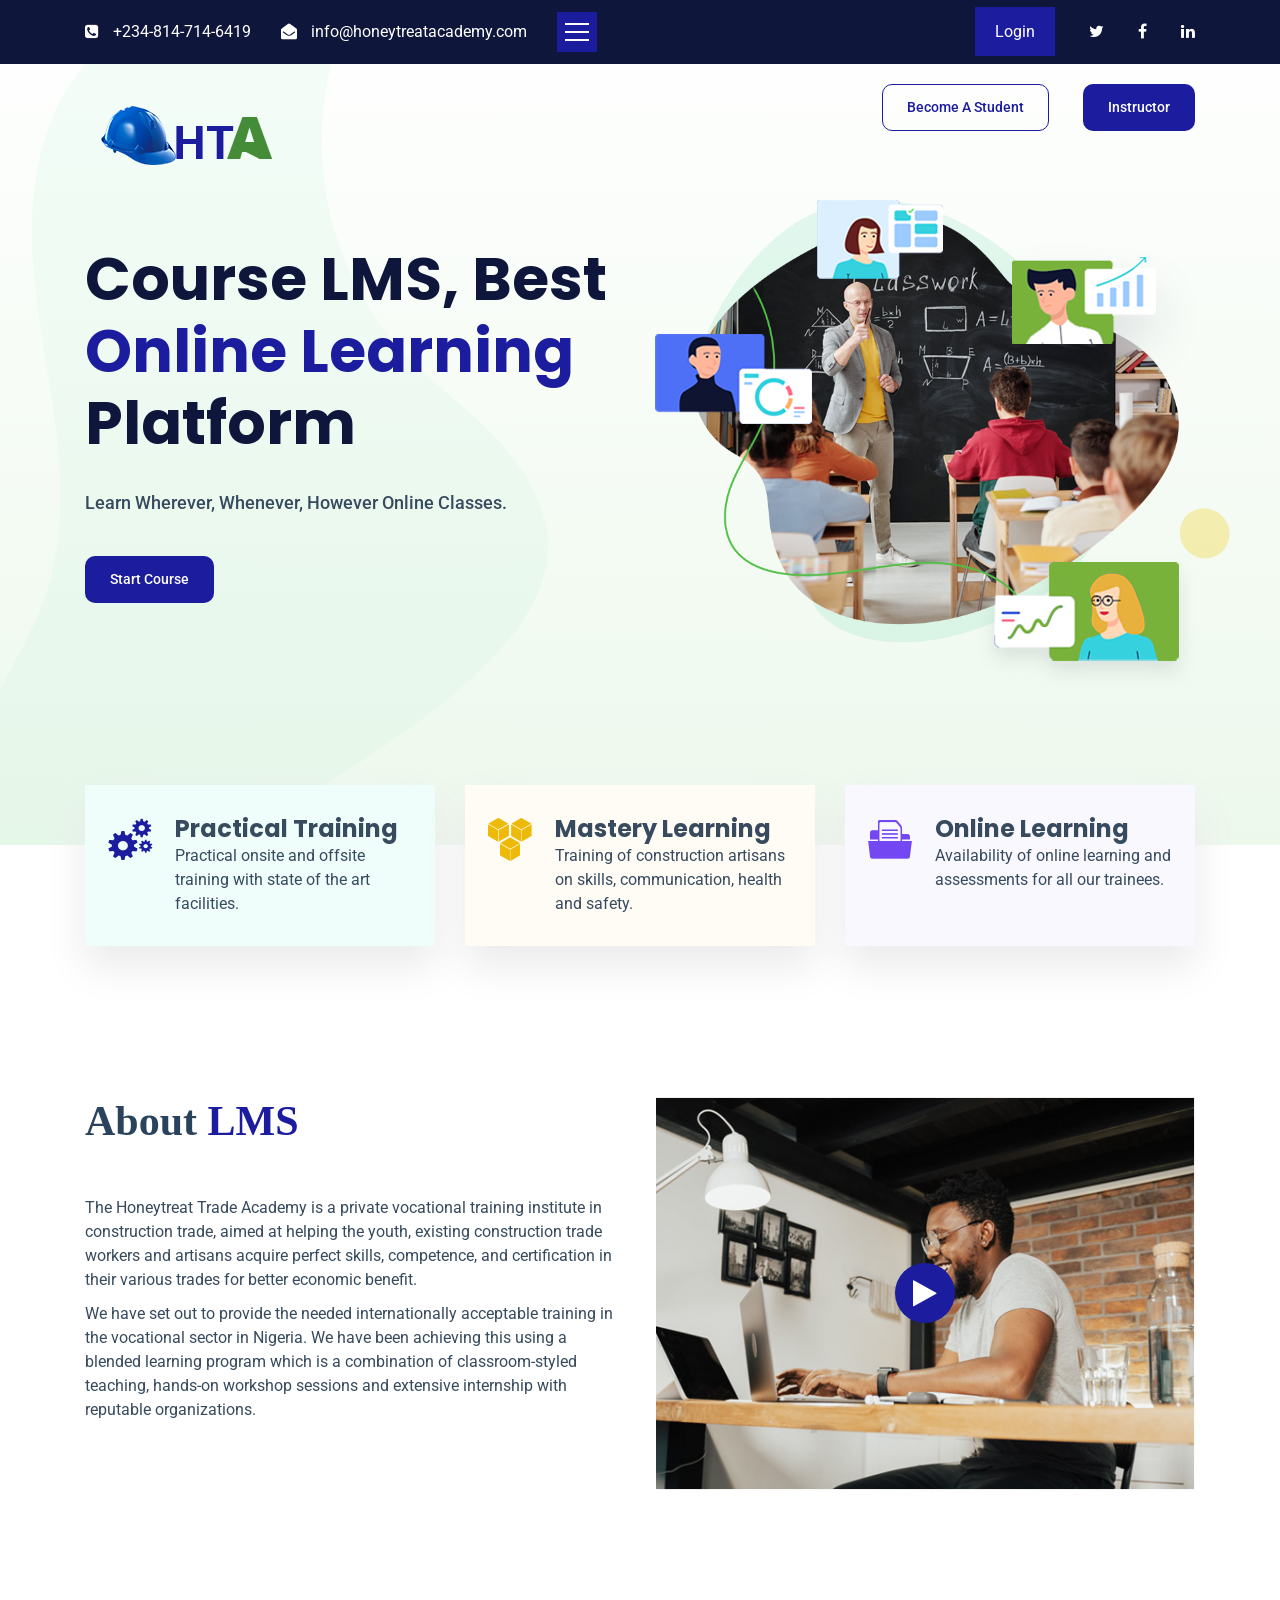
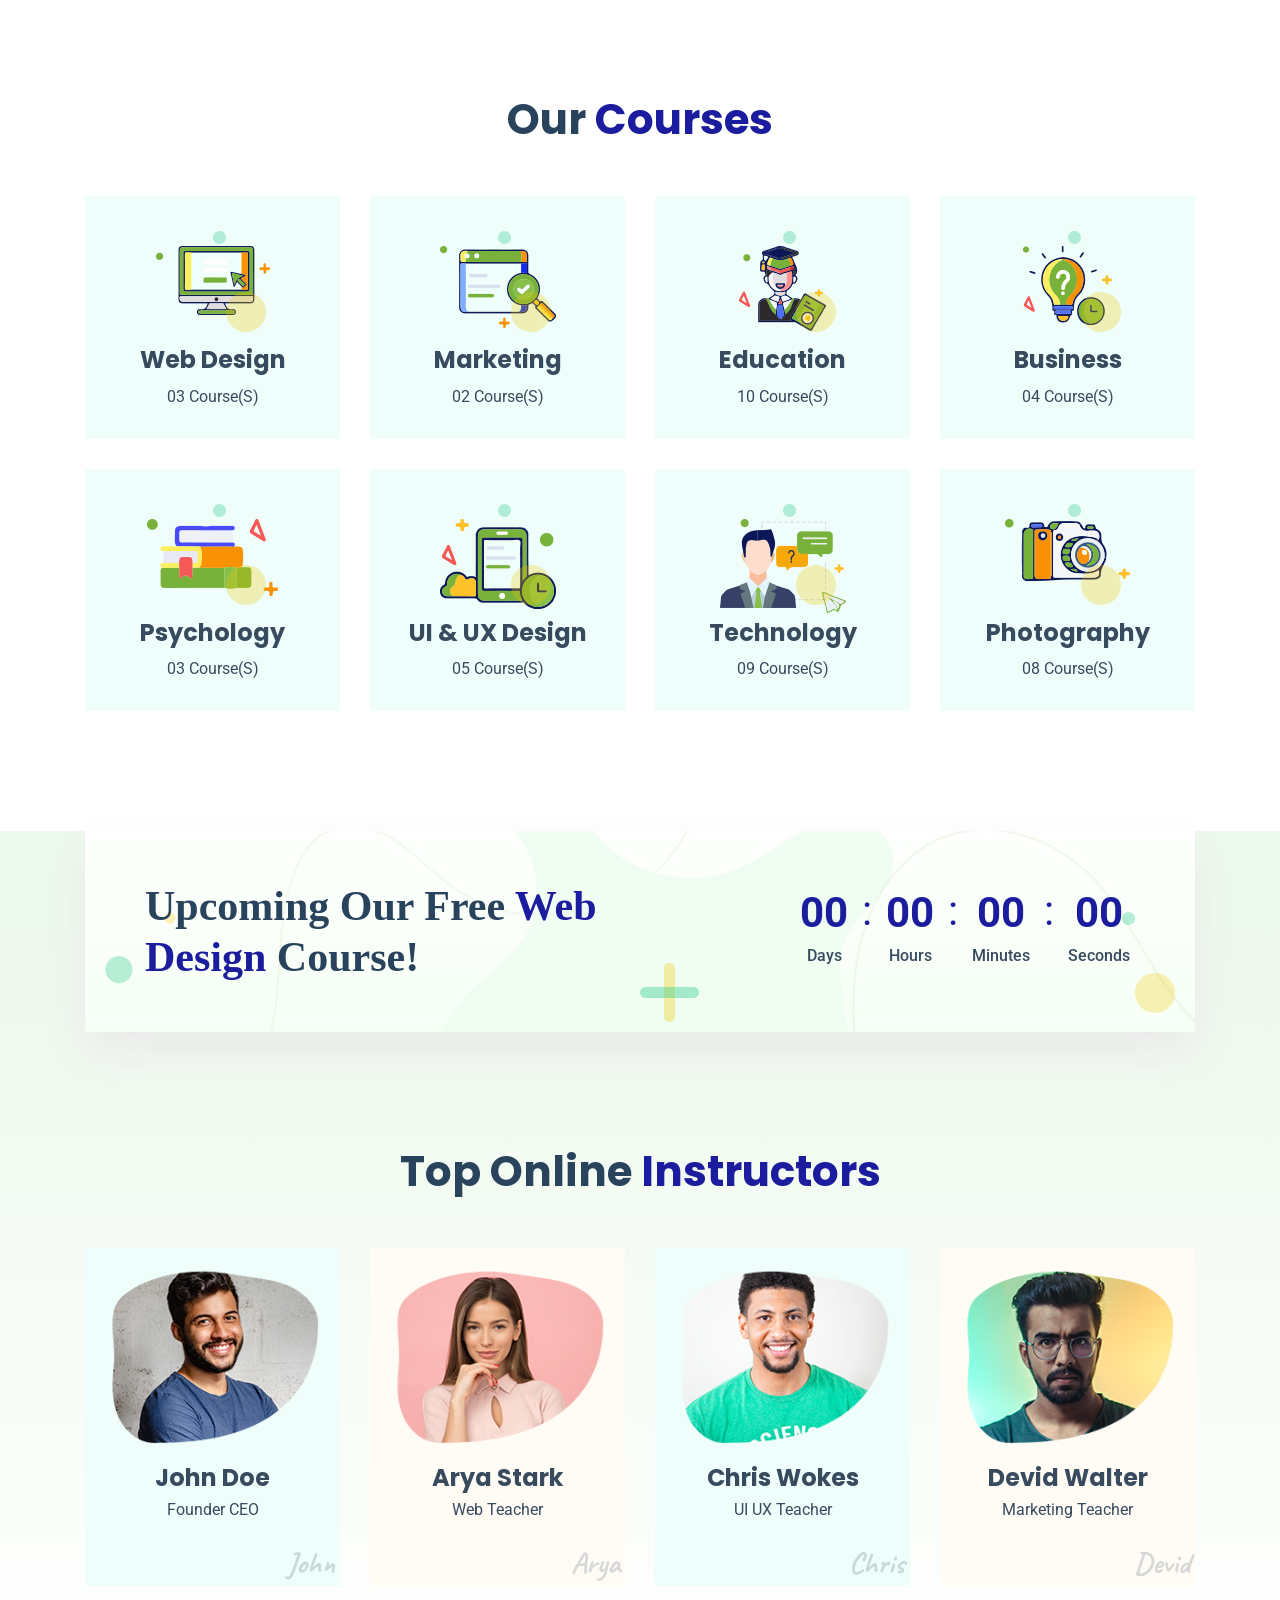
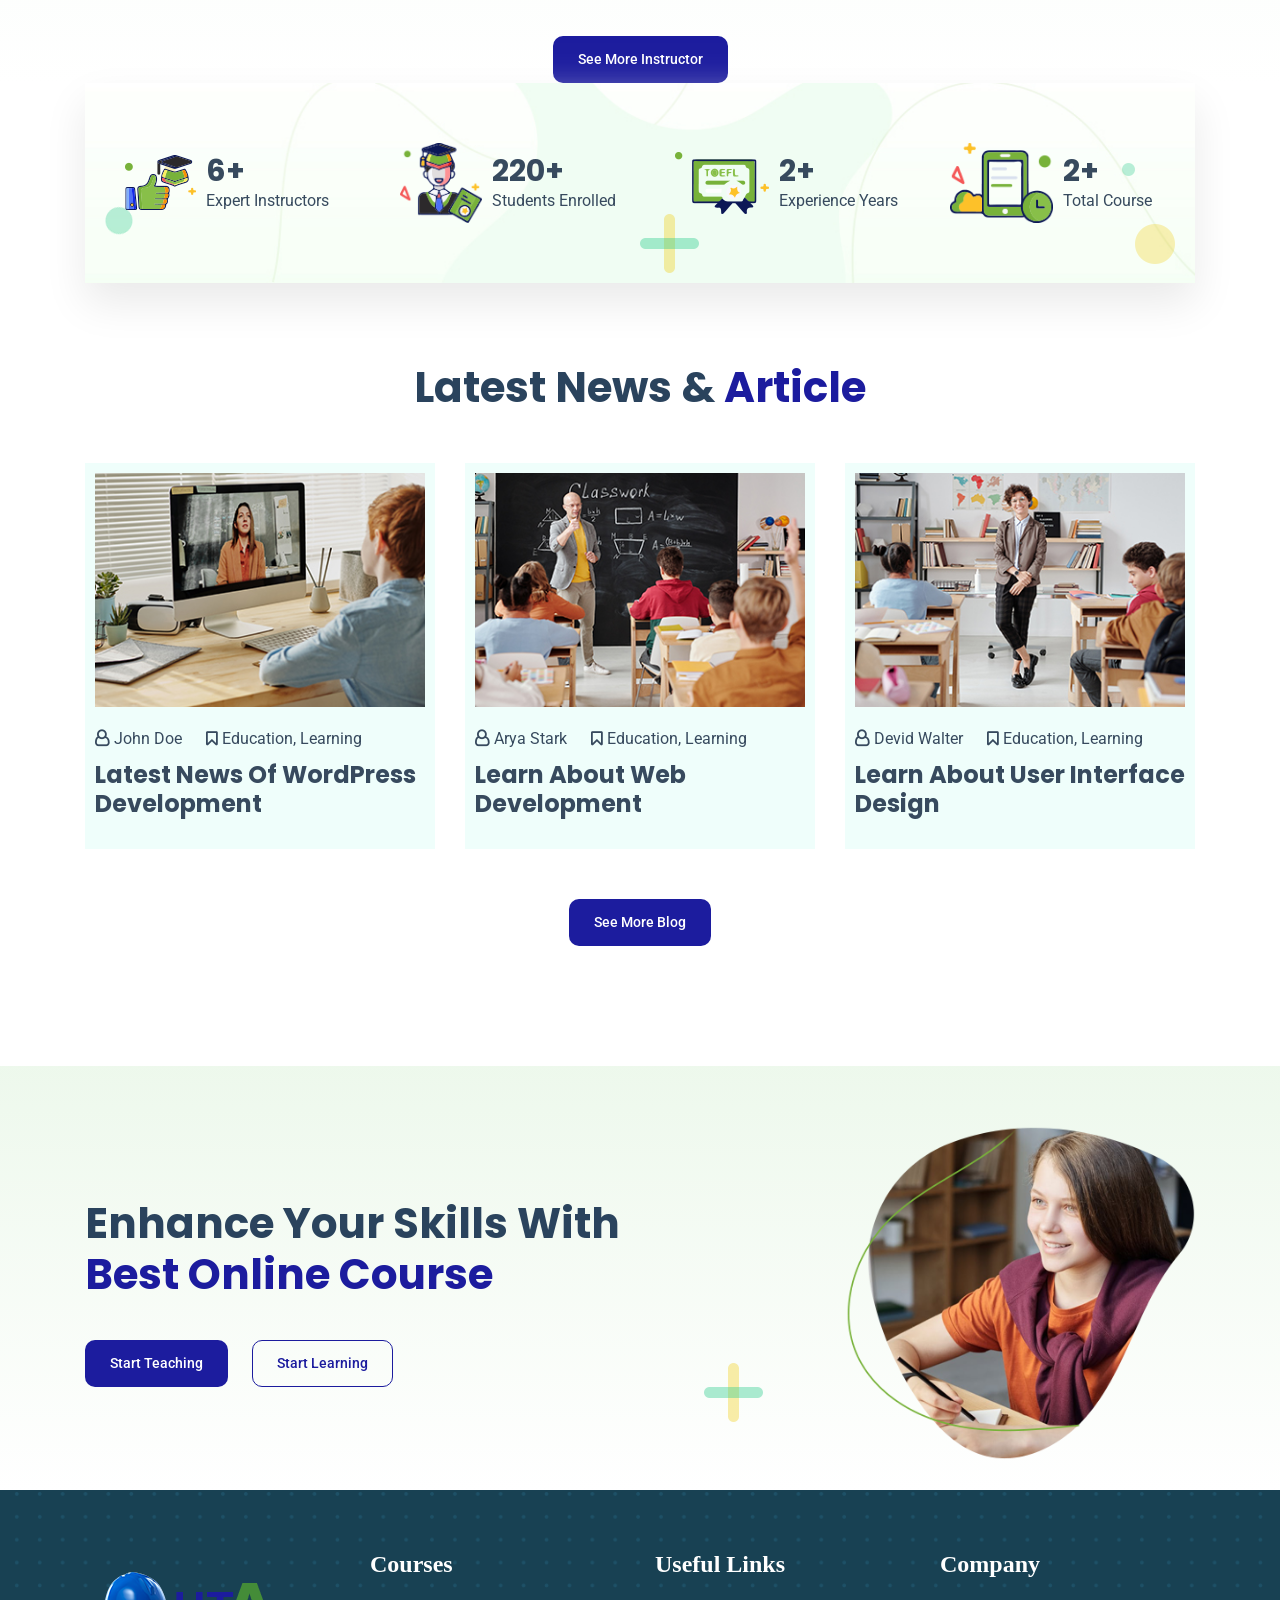
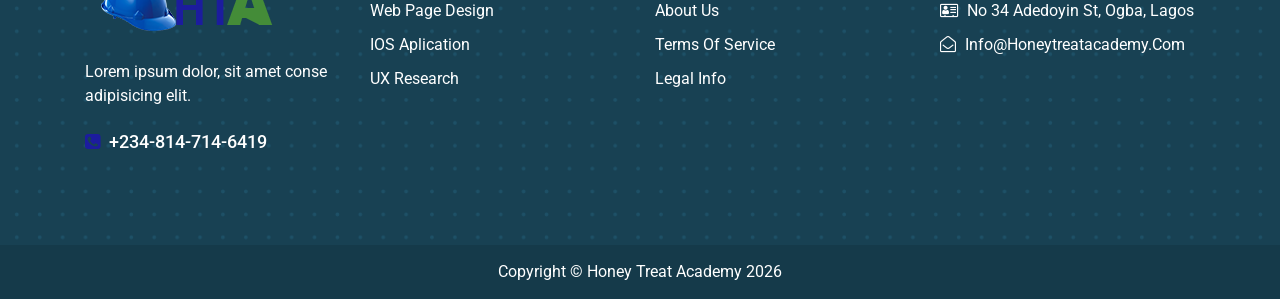
==== commit 86e5985d: "index setup" ====
--- a/index.html
+++ b/index.html
@@ -1,261 +1,309 @@
 <!DOCTYPE html>
 <html lang="en">
-    
-<!-- Mirrored from rumbok.softtechthemes.com/rumbok/ by HTTrack Website Copier/3.x [XR&CO'2014], Sun, 17 Apr 2022 10:48:04 GMT -->
+
 <head>
-        <!-- Required Meta Tags -->
-        <meta charset="UTF-8">
-        <meta name="viewport" content="width=device-width, initial-scale=1.0">
-        <meta http-equiv="X-UA-Compatible" content="ie=edge">
-
-        <!-- Page Title -->
-        <title>Rumbok Learning Management System</title>
-
-        <!-- Favicon Icon -->
-        <link rel="shortcut icon" href="favicon.png">
-
-        <!-- CSS Files -->
-        <link rel="stylesheet" href="assets/css/animate.css">
-        <link rel="stylesheet" href="assets/css/bootstrap.min.css">
-        <link rel="stylesheet" href="assets/css/font-awesome.min.css">
-        <link rel="stylesheet" href="assets/css/icofont.css">
-        <link rel="stylesheet" href="assets/css/slick.css">
-        <link rel="stylesheet" href="assets/css/magnific-popup.css">
-        <link rel="stylesheet" href="assets/css/style.css">
-    </head>
-
-    <body>
-        <!-- Preloader Starts -->
-        <div class="preloader" id="preloader">
-            <div class="preloader-inner">
-                <div class="spinner">
-                    <div class="bounce1"></div>
-                    <div class="bounce2"></div>
-                    <div class="bounce3"></div>
-                </div>
-            </div>
-        </div>
-
-        <!-- Main Menu -->
-        <div class="main-menu">
-            <div class="menu-logo">
-                <a href="index-2.html"><img src="assets/images/logo-both-color.png" alt="logo"></a>
-            </div>
-            <ul>
-                <li class="have-submenu"><a href="#">home</a>
-                    <ul class="sub-menu">
-                        <li><a href="index-2.html">home 01</a></li>
-                        <li><a href="home-2.html">home 02</a></li>
-                    </ul>
-                </li>
-                <li><a href="about.html">about</a></li>
-                <li class="have-submenu"><a href="#">course</a>
-                    <ul class="sub-menu">
-                        <li><a href="web-development.html">web development</a></li>
-                        <li><a href="education.html">education</a></li>
-                        <li><a href="business.html">business</a></li>
-                        <li><a href="banking.html">banking</a></li>
-                        <li><a href="corporate.html">corporate</a></li>
-                        <li><a href="consulting.html">consulting</a></li>
-                        <li><a href="marketing.html">marketing</a></li>
-                        <li><a href="photography.html">photography</a></li>
-                        <li><a href="music.html">music</a></li>
-                    </ul>
-                </li>
-                <li><a href="course-details.html">course details</a></li>
-                <li><a href="course-video.html">course video</a></li>
-                <li><a href="package.html">package</a></li>
-                <li><a href="instructor-details.html">instructor details</a></li>
-                <li><a href="cart.html">cart</a></li>
-                <li><a href="purchase.html">purchase</a></li>
-                <li class="have-submenu"><a href="#">blog</a>
-                    <ul class="sub-menu">
-                        <li><a href="blog.html">blog</a></li>
-                        <li><a href="blog-details.html">blog details</a></li>
-                    </ul>
-                </li>
-                <li><a href="contact.html">contact</a></li>
-                <li><a href="login.html">log in</a></li>
-                <li><a href="signup.html">sign up</a></li>
-                <li><a href="404.html">404</a></li>
-            </ul>
-        </div>
-
-        <!-- Header Section Starts -->
-        <header class="header-section">
-            <!-- Header Info Starts -->
-            <div class="header-info">
-                <div class="container">
-                    <div class="row align-items-center">
-                        <div class="col-sm-6">
-                            <div class="info-left">
-                                <div class="phone-part">
-                                    <i class="fa fa-phone-square"></i>
-                                    <span><a href="#">+012-345 6789</a></span>
-                                </div>
-                                <div class="email-part">
-                                    <i class="fa fa-envelope-open"></i>
-                                    <span><a href="#">info@rumbok.com</a></span>
-                                </div>
-                                <div class="menu-toggle-bar">
-                                    <div class="custom-bars">
-                                        <div class="custom-bar bar-1"></div>
-                                        <div class="custom-bar bar-2"></div>
-                                        <div class="custom-bar bar-3"></div>
-                                    </div>
-                                </div>
-                            </div>
-                        </div>
-                        <div class="col-sm-6">
-                            <div class="info-right">
-                                <ul>
-                                    <li class="login-button"><a href="login.html">login</a></li>
-                                    <li><a href="#"><i class="fa fa-twitter"></i></a></li>
-                                    <li><a href="#"><i class="fa fa-facebook"></i></a></li>
-                                    <li><a href="#"><i class="fa fa-linkedin"></i></a></li>
-                                    <li><a href="#"><i class="fa fa-instagram"></i></a></li>
-                                </ul>
-                            </div>
-                        </div>
-                    </div>
-                </div>
-            </div>
-            <!-- main Header Starts -->
-            <div class="main-header">
-                <div class="container">
-                    <div class="row">
-                        <div class="col-lg-3">
-                            <div class="header-logo">
-                                <a href="index-2.html"><img src="assets/images/logo.png" alt="logo"></a>
-                            </div>
-                        </div>
-                        <div class="col-lg-9">
-                            <div class="main-header-right">
-                                <!-- Category Dropdown Starts -->
-                                <div class="category-dropdown">
-                                    <div class="menu-bar">
-                                        <i class="fa fa-bars"></i>
-                                        <span>categories</span>
-                                    </div>
-                                    <div class="category-menu">
-                                        <ul>
-                                            <li><a href="web-development.html">web development</a></li>
-                                            <li><a href="education.html">education</a></li>
-                                            <li class="have-submenu"><a href="#">business</a>
-                                                <ul class="sub-menu">
-                                                    <li><a href="banking.html">banking sector</a></li>
-                                                    <li><a href="corporate.html">corporate sector</a></li>
-                                                    <li><a href="consulting.html">consulting</a></li>
-                                                </ul>
-                                            </li>
-                                            <li><a href="marketing.html">marketing</a></li>
-                                            <li><a href="photography.html">photography</a></li>
-                                            <li><a href="music.html">music</a></li>
-                                        </ul>
-                                    </div>
-                                </div>
-                                <div class="header-search">
-                                    <form action="#">
-                                        <input type="text" placeholder="Search">
-                                        <button type="submit"><i class="fa fa-search"></i></button>
-                                    </form>
-                                </div>
-                                <div class="header-button">
-                                    <a href="signup.html" class="template-button-2">become student</a>
-                                    <a href="instructor-details.html" class="template-button">instructor</a>
-                                </div>
-                            </div>
-                        </div>
-                    </div>
-                </div>
-            </div>
-        </header>
-
-        <!-- Hero Section Starts -->
-        <section class="hero-section">
-            <div class="hero-shape">
-                <img src="assets/images/round-shape-4.png" alt="shape" class="hero-round-shape-4 item-moveTwo">
-            </div>
+    <!-- Required Meta Tags -->
+    <meta charset="UTF-8">
+    <meta name="viewport" content="width=device-width, initial-scale=1.0">
+    <meta http-equiv="X-UA-Compatible" content="ie=edge">
+
+    <!-- Page Title -->
+    <title>Rumbok Learning Management System</title>
+
+    <!-- Favicon Icon -->
+    <link rel="shortcut icon" href="favicon.png">
+
+    <!-- CSS Files -->
+    <link rel="stylesheet" href="assets/css/animate.css">
+    <link rel="stylesheet" href="assets/css/bootstrap.min.css">
+    <link rel="stylesheet" href="assets/css/font-awesome.min.css">
+    <link rel="stylesheet" href="assets/css/icofont.css">
+    <link rel="stylesheet" href="assets/css/slick.css">
+    <link rel="stylesheet" href="assets/css/magnific-popup.css">
+    <link rel="stylesheet" href="assets/css/style.css">
+</head>
+
+<body>
+    <!-- Preloader Starts -->
+    <div class="preloader" id="preloader">
+        <div class="preloader-inner">
+            <div class="spinner">
+                <div class="bounce1"></div>
+                <div class="bounce2"></div>
+                <div class="bounce3"></div>
+            </div>
+        </div>
+    </div>
+
+    <!-- Main Menu -->
+    <div class="main-menu">
+        <div class="menu-logo">
+            <a href="index.html"><img src="assets/images/HONEY.png" alt="logo"></a>
+        </div>
+        <ul>
+            <li class="have-submenu"><a href="#">home</a>
+                <ul class="sub-menu">
+                    <li><a href="index-2.html">home 01</a></li>
+                    <li><a href="home-2.html">home 02</a></li>
+                </ul>
+            </li>
+            <li><a href="about.html">about</a></li>
+            <li class="have-submenu"><a href="#">course</a>
+                <ul class="sub-menu">
+                    <li><a href="web-development.html">web development</a></li>
+                    <li><a href="education.html">education</a></li>
+                    <li><a href="business.html">business</a></li>
+                    <li><a href="banking.html">banking</a></li>
+                    <li><a href="corporate.html">corporate</a></li>
+                    <li><a href="consulting.html">consulting</a></li>
+                    <li><a href="marketing.html">marketing</a></li>
+                    <li><a href="photography.html">photography</a></li>
+                    <li><a href="music.html">music</a></li>
+                </ul>
+            </li>
+            <li><a href="course-details.html">course details</a></li>
+            <li><a href="course-video.html">course video</a></li>
+            <li><a href="package.html">package</a></li>
+            <li><a href="instructor-details.html">instructor details</a></li>
+            <li><a href="cart.html">cart</a></li>
+            <li><a href="purchase.html">purchase</a></li>
+            <li class="have-submenu"><a href="#">blog</a>
+                <ul class="sub-menu">
+                    <li><a href="blog.html">blog</a></li>
+                    <li><a href="blog-details.html">blog details</a></li>
+                </ul>
+            </li>
+            <li><a href="contact.html">contact</a></li>
+            <li><a href="login.html">log in</a></li>
+            <li><a href="signup.html">sign up</a></li>
+            <li><a href="404.html">404</a></li>
+        </ul>
+    </div>
+
+    <!-- Header Section Starts -->
+    <header class="header-section">
+        <!-- Header Info Starts -->
+        <div class="header-info">
+            <div class="container">
+                <div class="row align-items-center">
+                    <div class="col-sm-6">
+                        <div class="info-left">
+                            <div class="phone-part">
+                                <i class="fa fa-phone-square"></i>
+                                <span><a href="#">+234-814-714-6419</a></span>
+                            </div>
+                            <div class="email-part">
+                                <i class="fa fa-envelope-open"></i>
+                                <span><a href="mailto:info@honeytreatacademy.com">info@honeytreatacademy.com</a></span>
+                            </div>
+                            <div class="menu-toggle-bar">
+                                <div class="custom-bars">
+                                    <div class="custom-bar bar-1"></div>
+                                    <div class="custom-bar bar-2"></div>
+                                    <div class="custom-bar bar-3"></div>
+                                </div>
+                            </div>
+                        </div>
+                    </div>
+                    <div class="col-sm-6">
+                        <div class="info-right">
+
+                            <ul>
+                                <li class="login-button"><a href="login.html">login</a></li>
+                                <li><a target="_blank" href="http://twitter.com/honeytreatacad"><i
+                                            class="fa fa-twitter"></i></a></li>
+                                <li><a target="_blank" href="https://web.facebook.com/honeytreatacademy"><i
+                                            class="fa fa-facebook"></i></a></li>
+                                <li><a target="_blank"
+                                        href="https://www.linkedin.com/company/honeytreat-trade-academy/"><i
+                                            class="fa fa-linkedin"></i></a></li>
+                                <!-- <li><a href="#"><i class="fa fa-instagram"></i></a></li> -->
+                            </ul>
+                        </div>
+                    </div>
+                </div>
+            </div>
+        </div>
+        <!-- main Header Starts -->
+        <div class="main-header">
             <div class="container">
                 <div class="row">
-                    <div class="col-lg-6 align-self-center">
-                        <div class="hero-content">
-                            <h1>Course LMS, best <span>Online learning</span> Platform</h1>
-                            <span class="hero-tagline">Learn Wherever, Whenever, However Online Classes.</span>
-                            <div class="hero-button">
-                                <a href="course.html" class="template-button">start course</a>
-                            </div>
-                        </div>
-                    </div>
-                    <div class="col-lg-6">
-                        <div class="hero-image">
-                            <div class="hero-small-images">
-                                <img src="assets/images/hero-small-image-1.png" alt="image" class="hero-small-image-1">
-                                <img src="assets/images/hero-small-image-2.png" alt="image" class="hero-small-image-2">
-                                <img src="assets/images/hero-small-image-3.png" alt="image" class="hero-small-image-3">
-                                <img src="assets/images/hero-small-image-4.png" alt="image" class="hero-small-image-4">
-                            </div>
-                            <img src="assets/images/hero-image.png" alt="image">
-                        </div>
-                    </div>
-                </div>
-            </div>
-        </section>
-
-        <!-- Feature Section Starts -->
-        <section class="feature-section">
-            <div class="container">
-                <div class="row">
-                    <div class="col-lg-4">
-                        <div class="single-feature-item feature-item-1">
-                            <div class="feature-icon template-icon green-icon">
-                                <i class="icofont-document-folder"></i>
-                            </div>
-                            <div class="feature-content">
-                                <h4>9 online courses</h4>
-                                <p>Explore a variety of fresh topics.</p>
-                            </div>
-                        </div>
-                    </div>
-                    <div class="col-lg-4">
-                        <div class="single-feature-item feature-item-2">
-                            <div class="feature-icon template-icon yellow-icon">
-                                <i class="icofont-cubes"></i>
-                            </div>
-                            <div class="feature-content">
-                                <h4>expert instruction</h4>
-                                <p>Find the right instructor for you.</p>
-                            </div>
-                        </div>
-                    </div>
-                    <div class="col-lg-4">
-                        <div class="single-feature-item feature-item-3">
-                            <div class="feature-icon template-icon blue-icon">
-                                <i class="icofont-gears"></i>
-                            </div>
-                            <div class="feature-content">
-                                <h4>lifetime access</h4>
-                                <p>Learn on your schedule.</p>
-                            </div>
-                        </div>
-                    </div>
-                </div>
-            </div>
-        </section>
-
-        <!-- Categorry Section Starts -->
-        <section class="category-section">
-            <div class="container">
-                <div class="row">
-                    <div class="col-lg-12">
-                        <div class="section-title text-center">
-                            <h2>popular <span>categories</span></h2>
-                        </div>
-                    </div>
-                </div>
-                <div class="row">
-                    <div class="col-lg-3 col-md-6">
-                        <a href="course.html"><div class="single-category-item">
+                    <div class="col-lg-3">
+                        <div class="header-logo">
+                            <a href="index.html"><img src="assets/images/HONEY.png" alt="logo"></a>
+                        </div>
+                    </div>
+                    <div class="col-lg-9">
+                        <div class="main-header-right">
+                            <!-- Category Dropdown Starts -->
+                            <!-- <div class="category-dropdown">
+                                <div class="menu-bar">
+                                    <i class="fa fa-bars"></i>
+                                    <span>categories</span>
+                                </div>
+                                <div class="category-menu">
+                                    <ul>
+                                        <li><a href="web-development.html">web development</a></li>
+                                        <li><a href="education.html">education</a></li>
+                                        <li class="have-submenu"><a href="#">business</a>
+                                            <ul class="sub-menu">
+                                                <li><a href="banking.html">banking sector</a></li>
+                                                <li><a href="corporate.html">corporate sector</a></li>
+                                                <li><a href="consulting.html">consulting</a></li>
+                                            </ul>
+                                        </li>
+                                        <li><a href="marketing.html">marketing</a></li>
+                                        <li><a href="photography.html">photography</a></li>
+                                        <li><a href="music.html">music</a></li>
+                                    </ul>
+                                </div>
+                            </div> -->
+                            <!-- <div class="header-search">
+                                <form action="#">
+                                    <input type="text" placeholder="Search">
+                                    <button type="submit"><i class="fa fa-search"></i></button>
+                                </form>
+                            </div> -->
+                            <div class="header-button">
+                                <a href="signup.html" class="template-button-2">Become a student</a>
+                                <a href="instructor-details.html" class="template-button">instructor</a>
+                            </div>
+                        </div>
+                    </div>
+                </div>
+            </div>
+        </div>
+    </header>
+
+
+
+    <!-- Hero Section Starts -->
+    <section class="hero-section">
+        <div class="hero-shape">
+            <img src="assets/images/round-shape-4.png" alt="shape" class="hero-round-shape-4 item-moveTwo">
+            <!-- <video autoplay="" loop="" aria-label="Short video showcasing the University building with students. "
+                playsinline="" class="hero-round-shape-4 item-moveTwo" muted="">
+                <source src="assets/video/heroBanner.webm" type="video/webm">
+                <source src="assets/video/heroBanner.mp4" type="video/mp4">
+            </video> -->
+        </div>
+        <div class="container">
+            <div class="row">
+                <div class="col-lg-6 align-self-center">
+                    <div class="hero-content">
+                        <h1>Course LMS, best <span>Online learning</span> Platform</h1>
+                        <span class="hero-tagline">Learn Wherever, Whenever, However Online Classes.</span>
+                        <div class="hero-button">
+                            <a href="course.html" class="template-button">start course</a>
+                        </div>
+                    </div>
+                </div>
+                <div class="col-lg-6">
+                    <div class="hero-image">
+                        <div class="hero-small-images">
+                            <img src="assets/images/hero-small-image-1.png" alt="image" class="hero-small-image-1">
+                            <img src="assets/images/hero-small-image-2.png" alt="image" class="hero-small-image-2">
+                            <img src="assets/images/hero-small-image-3.png" alt="image" class="hero-small-image-3">
+                            <img src="assets/images/hero-small-image-4.png" alt="image" class="hero-small-image-4">
+                        </div>
+                        <img src="assets/images/hero-image.png" alt="image">
+
+                    </div>
+                </div>
+            </div>
+        </div>
+    </section>
+
+    <!-- Feature Section Starts -->
+    <section class="feature-section">
+        <div class="container">
+            <div class="row">
+                <div class="col-lg-4">
+                    <div class="single-feature-item feature-item-1">
+                        <div class="feature-icon template-icon green-icon">
+                            <i class="icofont-gears"></i>
+                        </div>
+                        <div class="feature-content">
+                            <h4>Practical Training</h4>
+                            <p>Practical onsite and offsite training with state of the art facilities.</p>
+                        </div>
+                    </div>
+                </div>
+                <div class="col-lg-4">
+                    <div class="single-feature-item feature-item-2">
+                        <div class="feature-icon template-icon yellow-icon">
+                            <i class="icofont-cubes"></i>
+                        </div>
+                        <div class="feature-content">
+                            <h4>Mastery Learning</h4>
+                            <p>Training of construction artisans on skills, communication, health and safety.</p>
+                        </div>
+                    </div>
+                </div>
+                <div class="col-lg-4">
+                    <div class="single-feature-item feature-item-3">
+                        <div class="feature-icon template-icon blue-icon">
+                            <i class="icofont-document-folder"></i>
+                        </div>
+                        <div class="feature-content">
+                            <h4>Online Learning</h4>
+                            <p>Availability of online learning and assessments for all our trainees.<br>&nbsp</p>
+                        </div>
+                    </div>
+                </div>
+            </div>
+        </div>
+    </section>
+
+    <!-- About Us -->
+    <section class="feedback-home-2 padding-120">
+        <div class="container">
+            <div class="row">
+                <div class="col-lg-6">
+                    <div class="section-title">
+                        <h2 class="home-2">About <span>LMS</span></h2>
+                    </div>
+                    <div class="">
+                        <p>The Honeytreat Trade Academy is a private vocational training institute in construction
+                            trade, aimed at helping the
+                            youth, existing construction trade workers and artisans acquire perfect skills, competence,
+                            and certification in their
+                            various trades for better economic benefit.</p>
+                        <p>We have set out to provide the needed internationally acceptable training in the vocational
+                            sector in Nigeria. We have
+                            been achieving this using a blended learning program which is a combination of
+                            classroom-styled teaching, hands-on
+                            workshop sessions and extensive internship with reputable organizations.</p>
+                    </div>
+                </div>
+                <div class="col-lg-6">
+                    <div class="feedback-video-part">
+                        <img src="assets/images/feedback-image.jpg" alt="image">
+                        <div class="video-play-button">
+                            <a href="https://www.youtube.com/watch?v=8AGgbIQyqR8" class="button-video">
+                                <i class="fa fa-play item-ripple"></i>
+                            </a>
+                        </div>
+                    </div>
+                </div>
+            </div>
+        </div>
+    </section>
+
+    <!-- Categorry Section Starts -->
+    <section class="category-section">
+        <div class="container">
+            <div class="row">
+                <div class="col-lg-12">
+                    <div class="section-title text-center">
+                        <h2>Our <span>Courses</span></h2>
+                    </div>
+                </div>
+            </div>
+            <div class="row">
+                <div class="col-lg-3 col-md-6">
+                    <a href="course.html">
+                        <div class="single-category-item">
                             <div class="category-image">
                                 <img src="assets/images/category-icon-1.png" alt="image">
                                 <img src="assets/images/round-shape-3.png" alt="shape" class="feature-round-shape-3">
@@ -264,10 +312,12 @@
                                 <h4>web design</h4>
                             </div>
                             <span>03 course(S)</span>
-                        </div></a>
-                    </div>
-                    <div class="col-lg-3 col-md-6">
-                        <a href="course.html"><div class="single-category-item">
+                        </div>
+                    </a>
+                </div>
+                <div class="col-lg-3 col-md-6">
+                    <a href="course.html">
+                        <div class="single-category-item">
                             <div class="category-image">
                                 <img src="assets/images/category-icon-2.png" alt="image">
                                 <img src="assets/images/round-shape-3.png" alt="shape" class="feature-round-shape-3">
@@ -276,10 +326,12 @@
                                 <h4>marketing</h4>
                             </div>
                             <span>02 course(S)</span>
-                        </div></a>
-                    </div>
-                    <div class="col-lg-3 col-md-6">
-                        <a href="course.html"><div class="single-category-item">
+                        </div>
+                    </a>
+                </div>
+                <div class="col-lg-3 col-md-6">
+                    <a href="course.html">
+                        <div class="single-category-item">
                             <div class="category-image">
                                 <img src="assets/images/category-icon-3.png" alt="image">
                                 <img src="assets/images/round-shape-3.png" alt="shape" class="feature-round-shape-3">
@@ -288,10 +340,12 @@
                                 <h4>education</h4>
                             </div>
                             <span>10 course(S)</span>
-                        </div></a>
-                    </div>
-                    <div class="col-lg-3 col-md-6">
-                        <a href="course.html"><div class="single-category-item">
+                        </div>
+                    </a>
+                </div>
+                <div class="col-lg-3 col-md-6">
+                    <a href="course.html">
+                        <div class="single-category-item">
                             <div class="category-image">
                                 <img src="assets/images/category-icon-4.png" alt="image">
                                 <img src="assets/images/round-shape-3.png" alt="shape" class="feature-round-shape-3">
@@ -300,10 +354,12 @@
                                 <h4>business</h4>
                             </div>
                             <span>04 course(S)</span>
-                        </div></a>
-                    </div>
-                    <div class="col-lg-3 col-md-6">
-                        <a href="course.html"><div class="single-category-item">
+                        </div>
+                    </a>
+                </div>
+                <div class="col-lg-3 col-md-6">
+                    <a href="course.html">
+                        <div class="single-category-item">
                             <div class="category-image">
                                 <img src="assets/images/category-icon-5.png" alt="image">
                                 <img src="assets/images/round-shape-3.png" alt="shape" class="feature-round-shape-3">
@@ -312,10 +368,12 @@
                                 <h4>psychology</h4>
                             </div>
                             <span>03 course(S)</span>
-                        </div></a>
-                    </div>
-                    <div class="col-lg-3 col-md-6">
-                        <a href="course.html"><div class="single-category-item">
+                        </div>
+                    </a>
+                </div>
+                <div class="col-lg-3 col-md-6">
+                    <a href="course.html">
+                        <div class="single-category-item">
                             <div class="category-image">
                                 <img src="assets/images/category-icon-6.png" alt="image">
                                 <img src="assets/images/round-shape-3.png" alt="shape" class="feature-round-shape-3">
@@ -324,10 +382,12 @@
                                 <h4>UI & UX design</h4>
                             </div>
                             <span>05 course(S)</span>
-                        </div></a>
-                    </div>
-                    <div class="col-lg-3 col-md-6">
-                        <a href="course.html"><div class="single-category-item">
+                        </div>
+                    </a>
+                </div>
+                <div class="col-lg-3 col-md-6">
+                    <a href="course.html">
+                        <div class="single-category-item">
                             <div class="category-image">
                                 <img src="assets/images/category-icon-7.png" alt="image">
                                 <img src="assets/images/round-shape-3.png" alt="shape" class="feature-round-shape-3">
@@ -336,10 +396,12 @@
                                 <h4>technology</h4>
                             </div>
                             <span>09 course(S)</span>
-                        </div></a>
-                    </div>
-                    <div class="col-lg-3 col-md-6">
-                        <a href="course.html"><div class="single-category-item">
+                        </div>
+                    </a>
+                </div>
+                <div class="col-lg-3 col-md-6">
+                    <a href="course.html">
+                        <div class="single-category-item">
                             <div class="category-image">
                                 <img src="assets/images/category-icon-8.png" alt="image">
                                 <img src="assets/images/round-shape-3.png" alt="shape" class="feature-round-shape-3">
@@ -348,1005 +410,943 @@
                                 <h4>photography</h4>
                             </div>
                             <span>08 course(S)</span>
-                        </div></a>
-                    </div>
-                </div>
-            </div>
-        </section>
-
-        <!-- Course Section Starts -->
-        <section class="course-section gradient-bg padding-top-115 padding-bottom-90">
+                        </div>
+                    </a>
+                </div>
+            </div>
+        </div>
+    </section>
+
+    <!-- Paparazzi -->
+    <section class="countdown-section">
+        <div class="container">
+            <div class="common-section">
+                <div class="counter-shape">
+                    <img src="assets/images/round-shape-2.png" alt="shape" class="round-shape-2">
+                    <img src="assets/images/plus-sign.png" alt="shape" class="plus-sign item-rotate">
+                    <img src="assets/images/round-shape-3.png" alt="shape" class="round-shape-3">
+                </div>
+                <div class="row">
+                    <div class="col-lg-6">
+                        <div class="countdown-left">
+                            <h2 class="home-2">upcoming our free <span>web design</span> course!</h2>
+                        </div>
+                    </div>
+                    <div class="col-lg-6">
+                        <div class="countdown-right">
+                            <ul class="countdown">
+                                <li>
+                                    <span class="days">00</span>
+                                    <p class="days_ref">days</p>
+                                </li>
+                                <li class="separator">:</li>
+                                <li>
+                                    <span class="hours">00</span>
+                                    <p class="hours_ref">hours</p>
+                                </li>
+                                <li class="separator">:</li>
+                                <li>
+                                    <span class="minutes">00</span>
+                                    <p class="minutes_ref">minutes</p>
+                                </li>
+                                <li class="separator">:</li>
+                                <li>
+                                    <span class="seconds">00</span>
+                                    <p class="seconds_ref">seconds</p>
+                                </li>
+                            </ul>
+                        </div>
+                    </div>
+                </div>
+            </div>
+        </div>
+    </section>
+
+
+    <!-- Instructor Section Starts -->
+    <section class="instructor-section gradient-bg">
+        <div class="container">
+            <div class="row">
+                <div class="col-lg-12">
+                    <div class="section-title text-center">
+                        <h2>top online <span>instructors</span></h2>
+                    </div>
+                </div>
+            </div>
+            <div class="row">
+                <div class="col-lg-3 col-md-6">
+                    <div class="single-instructor">
+                        <span class="instructor-sign">john</span>
+                        <div class="instructor-image">
+                            <a href="#"><img src="assets/images/instructor-1.png" alt="image"></a>
+                        </div>
+                        <div class="instructor-content">
+                            <h4><a href="#">john doe</a></h4>
+                            <span>founder CEO</span>
+                        </div>
+                        <div class="hover-state">
+                            <ul>
+                                <li><a href="#"><i class="fa fa-facebook"></i></a></li>
+                                <li><a href="#"><i class="fa fa-twitter"></i></a></li>
+                                <li><a href="#"><i class="fa fa-linkedin"></i></a></li>
+                                <li><a href="#"><i class="fa fa-instagram"></i></a></li>
+                            </ul>
+                        </div>
+                    </div>
+                </div>
+                <div class="col-lg-3 col-md-6">
+                    <div class="single-instructor diffrent-bg-color">
+                        <span class="instructor-sign">arya</span>
+                        <div class="instructor-image">
+                            <a href="#"><img src="assets/images/instructor-3.png" alt="image"></a>
+                        </div>
+                        <div class="instructor-content">
+                            <h4><a href="#">arya stark</a></h4>
+                            <span>web teacher</span>
+                        </div>
+                        <div class="hover-state">
+                            <ul>
+                                <li><a href="#"><i class="fa fa-facebook"></i></a></li>
+                                <li><a href="#"><i class="fa fa-twitter"></i></a></li>
+                                <li><a href="#"><i class="fa fa-linkedin"></i></a></li>
+                                <li><a href="#"><i class="fa fa-instagram"></i></a></li>
+                            </ul>
+                        </div>
+                    </div>
+                </div>
+                <div class="col-lg-3 col-md-6">
+                    <div class="single-instructor">
+                        <span class="instructor-sign">chris</span>
+                        <div class="instructor-image">
+                            <a href="#"><img src="assets/images/instructor-2.png" alt="image"></a>
+                        </div>
+                        <div class="instructor-content">
+                            <h4><a href="#">chris wokes</a></h4>
+                            <span>UI UX teacher</span>
+                        </div>
+                        <div class="hover-state">
+                            <ul>
+                                <li><a href="#"><i class="fa fa-facebook"></i></a></li>
+                                <li><a href="#"><i class="fa fa-twitter"></i></a></li>
+                                <li><a href="#"><i class="fa fa-linkedin"></i></a></li>
+                                <li><a href="#"><i class="fa fa-instagram"></i></a></li>
+                            </ul>
+                        </div>
+                    </div>
+                </div>
+                <div class="col-lg-3 col-md-6">
+                    <div class="single-instructor diffrent-bg-color">
+                        <span class="instructor-sign">devid</span>
+                        <div class="instructor-image">
+                            <a href="#"><img src="assets/images/instructor-4.png" alt="image"></a>
+                        </div>
+                        <div class="instructor-content">
+                            <h4><a href="#">devid walter</a></h4>
+                            <span>marketing teacher</span>
+                        </div>
+                        <div class="hover-state">
+                            <ul>
+                                <li><a href="#"><i class="fa fa-facebook"></i></a></li>
+                                <li><a href="#"><i class="fa fa-twitter"></i></a></li>
+                                <li><a href="#"><i class="fa fa-linkedin"></i></a></li>
+                                <li><a href="#"><i class="fa fa-instagram"></i></a></li>
+                            </ul>
+                        </div>
+                    </div>
+                </div>
+            </div>
+            <div class="row">
+                <div class="col-lg-12">
+                    <div class="instructor-button margin-top-20 text-center">
+                        <a href="#" class="template-button">see more instructor</a>
+                    </div>
+                </div>
+            </div>
+        </div>
+    </section>
+
+    <!-- Course Section Starts -->
+    <!-- <section class="course-section gradient-bg padding-top-115 padding-bottom-90">
+        <div class="container">
+            <div class="row">
+                <div class="col-12">
+                    <div class="section-title text-center margin-bottom-40">
+                        <h2>see our <span>popular courses</span></h2>
+                    </div>
+                </div>
+            </div>
+            <div class="row">
+                <div class="col-12">
+                    <div class="popular-course-tab">
+                        <ul>
+                            <li class="active" data-filter="*">All course</li>
+                            <li data-filter=".web">web design</li>
+                            <li data-filter=".ux">UI UX design</li>
+                            <li data-filter=".photography">photography</li>
+                            <li data-filter=".marketing">marketing</li>
+                            <li data-filter=".music">music</li>
+                        </ul>
+                    </div>
+                </div>
+            </div>
+            <div class="row grid">
+                <div class="col-lg-4 col-md-6 grid-item marketing">
+                    <div class="single-course-item">
+                        <div class="course-image">
+                            <img src="assets/images/course-image-1.png" alt="image">
+                        </div>
+                        <div class="course-content margin-top-30">
+                            <div class="course-title">
+                                <h4>user experience design with adobe XD</h4>
+                            </div>
+                            <div class="course-instructor-rating margin-top-20">
+                                <div class="course-instructor">
+                                    <img src="assets/images/course-instructor-1.png" alt="instructor">
+                                    <h6>john doe</h6>
+                                </div>
+                                <div class="course-rating">
+                                    <ul>
+                                        <li><i class="fa fa-star"></i></li>
+                                        <li><i class="fa fa-star"></i></li>
+                                        <li><i class="fa fa-star"></i></li>
+                                        <li><i class="fa fa-star"></i></li>
+                                        <li><i class="fa fa-star"></i></li>
+                                    </ul>
+                                    <span>4.2(30)</span>
+                                </div>
+                            </div>
+                            <div class="course-info margin-top-20">
+                                <div class="course-view">
+                                    <i class="fa fa-eye"></i>
+                                    <span>25,000 views</span>
+                                </div>
+                                <div class="course-video">
+                                    <i class="fa fa-play-circle-o"></i>
+                                    <span>36 lectures</span>
+                                </div>
+                                <div class="course-time">
+                                    <i class="fa fa-clock-o"></i>
+                                    <span>2h 40mins</span>
+                                </div>
+                            </div>
+                            <div class="course-price-cart margin-top-20">
+                                <div class="course-price">
+                                    <span class="span-big">$ 400.00</span>
+                                    <span class="span-cross">$ 500.00</span>
+                                </div>
+                            </div>
+                        </div>
+                        <div class="hover-state">
+                            <span class="heart-icon"><i class="fa fa-heart-o"></i></span>
+                            <span class="title-tag">by instructor</span>
+                            <div class="course-title margin-top-10">
+                                <h4><a href="course-details.html">user experience design with adobe XD</a></h4>
+                            </div>
+                            <div class="course-price-info margin-top-20">
+                                <span class="best-seller">best seller</span>
+                                <span class="course-category"><a href="#">web design</a></span>
+                                <span class="course-price">$ 400.00</span>
+                            </div>
+                            <div class="course-info margin-top-30">
+                                <div class="course-enroll">
+                                    <span>enrolled 0</span>
+                                </div>
+                                <div class="course-video">
+                                    <i class="fa fa-play-circle-o"></i>
+                                    <span>36 lectures</span>
+                                </div>
+                                <div class="course-time">
+                                    <i class="fa fa-clock-o"></i>
+                                    <span>2h 40mins</span>
+                                </div>
+                            </div>
+                            <p class="margin-top-20">Learn WordPress like a Professional! Start from the basics and go
+                                all the way to creating your own applications and website!</p>
+                            <ul class="margin-top-20">
+                                <li><i class="fa fa-circle-o"></i><span>Lorem ipsum dolor sit amet.</span></li>
+                                <li><i class="fa fa-circle-o"></i><span>Consectetur adipisicing elit.</span></li>
+                                <li><i class="fa fa-circle-o"></i><span>Placeat dolore quaerat itaque.</span></li>
+                            </ul>
+                            <div class="preview-button margin-top-20">
+                                <a href="course-details.html" class="template-button">course preview</a>
+                                <a href="cart.html" class="template-button margin-left-10">add to cart</a>
+                            </div>
+                        </div>
+                    </div>
+                </div>
+                <div class="col-lg-4 col-md-6 grid-item ux">
+                    <div class="single-course-item diffrent-bg-color">
+                        <div class="course-image">
+                            <img src="assets/images/course-image-2.png" alt="image">
+                        </div>
+                        <div class="course-content margin-top-30">
+                            <div class="course-title">
+                                <h4>the complete financial analytic course</h4>
+                            </div>
+                            <div class="course-instructor-rating margin-top-20">
+                                <div class="course-instructor">
+                                    <img src="assets/images/course-instructor-2.png" alt="instructor">
+                                    <h6>chris doe</h6>
+                                </div>
+                                <div class="course-rating">
+                                    <ul>
+                                        <li><i class="fa fa-star"></i></li>
+                                        <li><i class="fa fa-star"></i></li>
+                                        <li><i class="fa fa-star"></i></li>
+                                        <li><i class="fa fa-star"></i></li>
+                                        <li><i class="fa fa-star"></i></li>
+                                    </ul>
+                                    <span>4.2(30)</span>
+                                </div>
+                            </div>
+                            <div class="course-info margin-top-20">
+                                <div class="course-view">
+                                    <i class="fa fa-eye"></i>
+                                    <span>10,000 views</span>
+                                </div>
+                                <div class="course-video">
+                                    <i class="fa fa-play-circle-o"></i>
+                                    <span>30 lectures</span>
+                                </div>
+                                <div class="course-time">
+                                    <i class="fa fa-clock-o"></i>
+                                    <span>1h 40mins</span>
+                                </div>
+                            </div>
+                            <div class="course-price-cart margin-top-20">
+                                <div class="course-price">
+                                    <span class="span-big">$ 250.00</span>
+                                    <span class="span-cross">$ 400.00</span>
+                                </div>
+                            </div>
+                        </div>
+                        <div class="hover-state">
+                            <span class="heart-icon"><i class="fa fa-heart-o"></i></span>
+                            <span class="title-tag">by instructor</span>
+                            <div class="course-title margin-top-10">
+                                <h4><a href="course-details.html">the complete financial analytic course</a></h4>
+                            </div>
+                            <div class="course-price-info margin-top-20">
+                                <span class="best-seller">best seller</span>
+                                <span class="course-category"><a href="#">web design</a></span>
+                                <span class="course-price">$ 250.00</span>
+                            </div>
+                            <div class="course-info margin-top-30">
+                                <div class="course-enroll">
+                                    <span>enrolled 0</span>
+                                </div>
+                                <div class="course-video">
+                                    <i class="fa fa-play-circle-o"></i>
+                                    <span>36 lectures</span>
+                                </div>
+                                <div class="course-time">
+                                    <i class="fa fa-clock-o"></i>
+                                    <span>2h 40mins</span>
+                                </div>
+                            </div>
+                            <p class="margin-top-20">Learn WordPress like a Professional! Start from the basics and go
+                                all the way to creating your own applications and website!</p>
+                            <ul class="margin-top-20">
+                                <li><i class="fa fa-circle-o"></i><span>Lorem ipsum dolor sit amet.</span></li>
+                                <li><i class="fa fa-circle-o"></i><span>Consectetur adipisicing elit.</span></li>
+                                <li><i class="fa fa-circle-o"></i><span>Placeat dolore quaerat itaque.</span></li>
+                            </ul>
+                            <div class="preview-button margin-top-20">
+                                <a href="course-details.html" class="template-button">course preview</a>
+                                <a href="cart.html" class="template-button margin-left-10">add to cart</a>
+                            </div>
+                        </div>
+                    </div>
+                </div>
+                <div class="col-lg-4 col-md-6 grid-item web">
+                    <div class="single-course-item">
+                        <div class="course-image">
+                            <img src="assets/images/course-image-4.png" alt="image">
+                        </div>
+                        <div class="course-content margin-top-30">
+                            <div class="course-title">
+                                <h4>user experience design with adobe XD</h4>
+                            </div>
+                            <div class="course-instructor-rating margin-top-20">
+                                <div class="course-instructor">
+                                    <img src="assets/images/course-instructor-1.png" alt="instructor">
+                                    <h6>john doe</h6>
+                                </div>
+                                <div class="course-rating">
+                                    <ul>
+                                        <li><i class="fa fa-star"></i></li>
+                                        <li><i class="fa fa-star"></i></li>
+                                        <li><i class="fa fa-star"></i></li>
+                                        <li><i class="fa fa-star"></i></li>
+                                        <li><i class="fa fa-star"></i></li>
+                                    </ul>
+                                    <span>4.2(30)</span>
+                                </div>
+                            </div>
+                            <div class="course-info margin-top-20">
+                                <div class="course-view">
+                                    <i class="fa fa-eye"></i>
+                                    <span>25,000 views</span>
+                                </div>
+                                <div class="course-video">
+                                    <i class="fa fa-play-circle-o"></i>
+                                    <span>36 lectures</span>
+                                </div>
+                                <div class="course-time">
+                                    <i class="fa fa-clock-o"></i>
+                                    <span>2h 40mins</span>
+                                </div>
+                            </div>
+                            <div class="course-price-cart margin-top-20">
+                                <div class="course-price">
+                                    <span class="span-big">$ 400.00</span>
+                                    <span class="span-cross">$ 500.00</span>
+                                </div>
+                            </div>
+                        </div>
+                        <div class="hover-state">
+                            <span class="heart-icon"><i class="fa fa-heart-o"></i></span>
+                            <span class="title-tag">by instructor</span>
+                            <div class="course-title margin-top-10">
+                                <h4><a href="course-details.html">user experience design with adobe XD</a></h4>
+                            </div>
+                            <div class="course-price-info margin-top-20">
+                                <span class="best-seller">best seller</span>
+                                <span class="course-category"><a href="#">web design</a></span>
+                                <span class="course-price">$ 400.00</span>
+                            </div>
+                            <div class="course-info margin-top-30">
+                                <div class="course-enroll">
+                                    <span>enrolled 0</span>
+                                </div>
+                                <div class="course-video">
+                                    <i class="fa fa-play-circle-o"></i>
+                                    <span>36 lectures</span>
+                                </div>
+                                <div class="course-time">
+                                    <i class="fa fa-clock-o"></i>
+                                    <span>2h 40mins</span>
+                                </div>
+                            </div>
+                            <p class="margin-top-20">Learn WordPress like a Professional! Start from the basics and go
+                                all the way to creating your own applications and website!</p>
+                            <ul class="margin-top-20">
+                                <li><i class="fa fa-circle-o"></i><span>Lorem ipsum dolor sit amet.</span></li>
+                                <li><i class="fa fa-circle-o"></i><span>Consectetur adipisicing elit.</span></li>
+                                <li><i class="fa fa-circle-o"></i><span>Placeat dolore quaerat itaque.</span></li>
+                            </ul>
+                            <div class="preview-button margin-top-20">
+                                <a href="course-details.html" class="template-button">course preview</a>
+                                <a href="cart.html" class="template-button margin-left-10">add to cart</a>
+                            </div>
+                        </div>
+                    </div>
+                </div>
+                <div class="col-lg-4 col-md-6 grid-item music">
+                    <div class="single-course-item">
+                        <div class="course-image">
+                            <img src="assets/images/course-image-3.png" alt="image">
+                        </div>
+                        <div class="course-content margin-top-30">
+                            <div class="course-title">
+                                <h4>user experience design with adobe XD</h4>
+                            </div>
+                            <div class="course-instructor-rating margin-top-20">
+                                <div class="course-instructor">
+                                    <img src="assets/images/course-instructor-1.png" alt="instructor">
+                                    <h6>john doe</h6>
+                                </div>
+                                <div class="course-rating">
+                                    <ul>
+                                        <li><i class="fa fa-star"></i></li>
+                                        <li><i class="fa fa-star"></i></li>
+                                        <li><i class="fa fa-star"></i></li>
+                                        <li><i class="fa fa-star"></i></li>
+                                        <li><i class="fa fa-star"></i></li>
+                                    </ul>
+                                    <span>4.2(30)</span>
+                                </div>
+                            </div>
+                            <div class="course-info margin-top-20">
+                                <div class="course-view">
+                                    <i class="fa fa-eye"></i>
+                                    <span>25,000 views</span>
+                                </div>
+                                <div class="course-video">
+                                    <i class="fa fa-play-circle-o"></i>
+                                    <span>36 lectures</span>
+                                </div>
+                                <div class="course-time">
+                                    <i class="fa fa-clock-o"></i>
+                                    <span>2h 40mins</span>
+                                </div>
+                            </div>
+                            <div class="course-price-cart margin-top-20">
+                                <div class="course-price">
+                                    <span class="span-big">$ 400.00</span>
+                                    <span class="span-cross">$ 500.00</span>
+                                </div>
+                            </div>
+                        </div>
+                        <div class="hover-state">
+                            <span class="heart-icon"><i class="fa fa-heart-o"></i></span>
+                            <span class="title-tag">by instructor</span>
+                            <div class="course-title margin-top-10">
+                                <h4><a href="course-details.html">user experience design with adobe XD</a></h4>
+                            </div>
+                            <div class="course-price-info margin-top-20">
+                                <span class="best-seller">best seller</span>
+                                <span class="course-category"><a href="#">web design</a></span>
+                                <span class="course-price">$ 400.00</span>
+                            </div>
+                            <div class="course-info margin-top-30">
+                                <div class="course-enroll">
+                                    <span>enrolled 0</span>
+                                </div>
+                                <div class="course-video">
+                                    <i class="fa fa-play-circle-o"></i>
+                                    <span>36 lectures</span>
+                                </div>
+                                <div class="course-time">
+                                    <i class="fa fa-clock-o"></i>
+                                    <span>2h 40mins</span>
+                                </div>
+                            </div>
+                            <p class="margin-top-20">Learn WordPress like a Professional! Start from the basics and go
+                                all the way to creating your own applications and website!</p>
+                            <ul class="margin-top-20">
+                                <li><i class="fa fa-circle-o"></i><span>Lorem ipsum dolor sit amet.</span></li>
+                                <li><i class="fa fa-circle-o"></i><span>Consectetur adipisicing elit.</span></li>
+                                <li><i class="fa fa-circle-o"></i><span>Placeat dolore quaerat itaque.</span></li>
+                            </ul>
+                            <div class="preview-button margin-top-20">
+                                <a href="course-details.html" class="template-button">course preview</a>
+                                <a href="cart.html" class="template-button margin-left-10">add to cart</a>
+                            </div>
+                        </div>
+                    </div>
+                </div>
+                <div class="col-lg-4 col-md-6 grid-item photography">
+                    <div class="single-course-item">
+                        <div class="course-image">
+                            <img src="assets/images/course-image-4.png" alt="image">
+                        </div>
+                        <div class="course-content margin-top-30">
+                            <div class="course-title">
+                                <h4>learn photography from scratch</h4>
+                            </div>
+                            <div class="course-instructor-rating margin-top-20">
+                                <div class="course-instructor">
+                                    <img src="assets/images/course-instructor-3.png" alt="instructor">
+                                    <h6>chris doe</h6>
+                                </div>
+                                <div class="course-rating">
+                                    <ul>
+                                        <li><i class="fa fa-star"></i></li>
+                                        <li><i class="fa fa-star"></i></li>
+                                        <li><i class="fa fa-star"></i></li>
+                                        <li><i class="fa fa-star"></i></li>
+                                        <li><i class="fa fa-star"></i></li>
+                                    </ul>
+                                    <span>4.2(30)</span>
+                                </div>
+                            </div>
+                            <div class="course-info margin-top-20">
+                                <div class="course-view">
+                                    <i class="fa fa-eye"></i>
+                                    <span>10,000 views</span>
+                                </div>
+                                <div class="course-video">
+                                    <i class="fa fa-play-circle-o"></i>
+                                    <span>30 lectures</span>
+                                </div>
+                                <div class="course-time">
+                                    <i class="fa fa-clock-o"></i>
+                                    <span>1h 40mins</span>
+                                </div>
+                            </div>
+                            <div class="course-price-cart margin-top-20">
+                                <div class="course-price">
+                                    <span class="span-big">$ 200.00</span>
+                                    <span class="span-cross">$ 400.00</span>
+                                </div>
+                            </div>
+                        </div>
+                        <div class="hover-state">
+                            <span class="heart-icon"><i class="fa fa-heart-o"></i></span>
+                            <span class="title-tag">by instructor</span>
+                            <div class="course-title margin-top-10">
+                                <h4><a href="course-details.html">learn photography from scratch</a></h4>
+                            </div>
+                            <div class="course-price-info margin-top-20">
+                                <span class="best-seller">best seller</span>
+                                <span class="course-category"><a href="#">web design</a></span>
+                                <span class="course-price">$ 200.00</span>
+                            </div>
+                            <div class="course-info margin-top-30">
+                                <div class="course-enroll">
+                                    <span>enrolled 0</span>
+                                </div>
+                                <div class="course-video">
+                                    <i class="fa fa-play-circle-o"></i>
+                                    <span>36 lectures</span>
+                                </div>
+                                <div class="course-time">
+                                    <i class="fa fa-clock-o"></i>
+                                    <span>2h 40mins</span>
+                                </div>
+                            </div>
+                            <p class="margin-top-20">Learn WordPress like a Professional! Start from the basics and go
+                                all the way to creating your own applications and website!</p>
+                            <ul class="margin-top-20">
+                                <li><i class="fa fa-circle-o"></i><span>Lorem ipsum dolor sit amet.</span></li>
+                                <li><i class="fa fa-circle-o"></i><span>Consectetur adipisicing elit.</span></li>
+                                <li><i class="fa fa-circle-o"></i><span>Placeat dolore quaerat itaque.</span></li>
+                            </ul>
+                            <div class="preview-button margin-top-20">
+                                <a href="course-details.html" class="template-button">course preview</a>
+                                <a href="cart.html" class="template-button margin-left-10">add to cart</a>
+                            </div>
+                        </div>
+                    </div>
+                </div>
+                <div class="col-lg-4 col-md-6 grid-item web">
+                    <div class="single-course-item diffrent-bg-color">
+                        <div class="course-image">
+                            <img src="assets/images/course-image-5.png" alt="image">
+                        </div>
+                        <div class="course-content margin-top-30">
+                            <div class="course-title">
+                                <h4>learn about microsoft SQL server</h4>
+                            </div>
+                            <div class="course-instructor-rating margin-top-20">
+                                <div class="course-instructor">
+                                    <img src="assets/images/course-instructor-4.png" alt="instructor">
+                                    <h6>john doe</h6>
+                                </div>
+                                <div class="course-rating">
+                                    <ul>
+                                        <li><i class="fa fa-star"></i></li>
+                                        <li><i class="fa fa-star"></i></li>
+                                        <li><i class="fa fa-star"></i></li>
+                                        <li><i class="fa fa-star"></i></li>
+                                        <li><i class="fa fa-star"></i></li>
+                                    </ul>
+                                    <span>4.2(30)</span>
+                                </div>
+                            </div>
+                            <div class="course-info margin-top-20">
+                                <div class="course-view">
+                                    <i class="fa fa-eye"></i>
+                                    <span>25,000 views</span>
+                                </div>
+                                <div class="course-video">
+                                    <i class="fa fa-play-circle-o"></i>
+                                    <span>36 lectures</span>
+                                </div>
+                                <div class="course-time">
+                                    <i class="fa fa-clock-o"></i>
+                                    <span>2h 40mins</span>
+                                </div>
+                            </div>
+                            <div class="course-price-cart margin-top-20">
+                                <div class="course-price">
+                                    <span class="span-big">$ 300.00</span>
+                                    <span class="span-cross">$ 400.00</span>
+                                </div>
+                            </div>
+                        </div>
+                        <div class="hover-state">
+                            <span class="heart-icon"><i class="fa fa-heart-o"></i></span>
+                            <span class="title-tag">by instructor</span>
+                            <div class="course-title margin-top-10">
+                                <h4><a href="course-details.html">learn about microsoft SQL server</a></h4>
+                            </div>
+                            <div class="course-price-info margin-top-20">
+                                <span class="best-seller">best seller</span>
+                                <span class="course-category"><a href="#">web design</a></span>
+                                <span class="course-price">$ 300.00</span>
+                            </div>
+                            <div class="course-info margin-top-30">
+                                <div class="course-enroll">
+                                    <span>enrolled 0</span>
+                                </div>
+                                <div class="course-video">
+                                    <i class="fa fa-play-circle-o"></i>
+                                    <span>36 lectures</span>
+                                </div>
+                                <div class="course-time">
+                                    <i class="fa fa-clock-o"></i>
+                                    <span>2h 40mins</span>
+                                </div>
+                            </div>
+                            <p class="margin-top-20">Learn WordPress like a Professional! Start from the basics and go
+                                all the way to creating your own applications and website!</p>
+                            <ul class="margin-top-20">
+                                <li><i class="fa fa-circle-o"></i><span>Lorem ipsum dolor sit amet.</span></li>
+                                <li><i class="fa fa-circle-o"></i><span>Consectetur adipisicing elit.</span></li>
+                                <li><i class="fa fa-circle-o"></i><span>Placeat dolore quaerat itaque.</span></li>
+                            </ul>
+                            <div class="preview-button margin-top-20">
+                                <a href="course-details.html" class="template-button">course preview</a>
+                                <a href="cart.html" class="template-button margin-left-10">add to cart</a>
+                            </div>
+                        </div>
+                    </div>
+                </div>
+            </div>
+        </div>
+    </section> -->
+
+    <!-- CounterUp Section Starts -->
+    <section class="counterup-section">
+        <div class="container">
+            <div class="counterup-content common-section padding-top-60 padding-bottom-30">
+                <div class="counter-shape">
+                    <img src="assets/images/round-shape-2.png" alt="shape" class="round-shape-2">
+                    <img src="assets/images/plus-sign.png" alt="shape" class="plus-sign item-rotate">
+                    <img src="assets/images/round-shape-3.png" alt="shape" class="round-shape-3">
+                </div>
+                <div class="row align-items-center">
+                    <div class="col-xl-3 col-sm-6">
+                        <div class="single-counterup">
+                            <div class="single-counterup-image">
+                                <img src="assets/images/counter-image-1.png" alt="image">
+                            </div>
+                            <div class="single-counterup-content">
+                                <div class="counter-number">
+                                    <h3 class="title counter">14</h3>
+                                    <h3 class="title">+</h3>
+                                </div>
+                                <span>expert instructors</span>
+                            </div>
+                        </div>
+                    </div>
+                    <div class="col-xl-3 col-sm-6">
+                        <div class="single-counterup">
+                            <div class="single-counterup-image">
+                                <img src="assets/images/category-icon-3.png" alt="image">
+                            </div>
+                            <div class="single-counterup-content">
+                                <div class="counter-number">
+                                    <h3 class="title counter">500</h3>
+                                    <h3 class="title">+</h3>
+                                </div>
+                                <span>students enrolled</span>
+                            </div>
+                        </div>
+                    </div>
+                    <div class="col-xl-3 col-sm-6">
+                        <div class="single-counterup">
+                            <div class="single-counterup-image">
+                                <img src="assets/images/counter-image-2.png" alt="image">
+                            </div>
+                            <div class="single-counterup-content">
+                                <div class="counter-number">
+                                    <h3 class="title counter">5</h3>
+                                    <h3 class="title">+</h3>
+                                </div>
+                                <span>experience years</span>
+                            </div>
+                        </div>
+                    </div>
+                    <div class="col-xl-3 col-sm-6">
+                        <div class="single-counterup">
+                            <div class="single-counterup-image">
+                                <img src="assets/images/category-icon-6.png" alt="image">
+                            </div>
+                            <div class="single-counterup-content">
+                                <div class="counter-number">
+                                    <h3 class="title counter">6</h3>
+                                    <h3 class="title">+</h3>
+                                </div>
+                                <span>total course</span>
+                            </div>
+                        </div>
+                    </div>
+                </div>
+            </div>
+        </div>
+    </section>
+
+
+    <!-- News Section Starts -->
+    <section class="blog-section padding-top-80 padding-bottom-120">
+        <div class="container">
+            <div class="row">
+                <div class="col-lg-12">
+                    <div class="section-title text-center">
+                        <h2>latest news & <span>article</span></h2>
+                    </div>
+                </div>
+            </div>
+            <div class="row">
+                <div class="col-lg-4 col-md-6">
+                    <div class="blog-single-item">
+                        <div class="single-blog-image">
+                            <a href="#"><img src="assets/images/news-1.jpg" alt="blog"></a>
+                        </div>
+                        <div class="blog-meta">
+                            <ul>
+                                <li><a href="#"><i class="fa fa-user-o"></i>john doe</a></li>
+                                <li><a href="#"><i class="fa fa-bookmark-o"></i>education, learning</a></li>
+                            </ul>
+                        </div>
+                        <div class="single-blog-content">
+                            <h4 class="title"><a href="blog.html">Latest News Of wordPress development</a></h4>
+                        </div>
+                    </div>
+                </div>
+                <div class="col-lg-4 col-md-6">
+                    <div class="blog-single-item">
+                        <div class="single-blog-image">
+                            <a href="#"><img src="assets/images/news-2.jpg" alt="blog"></a>
+                        </div>
+                        <div class="blog-meta">
+                            <ul>
+                                <li><a href="#"><i class="fa fa-user-o"></i>arya stark</a></li>
+                                <li><a href="#"><i class="fa fa-bookmark-o"></i>education, learning</a></li>
+                            </ul>
+                        </div>
+                        <div class="single-blog-content">
+                            <h4 class="title"><a href="blog.html">learn about web development</a></h4>
+                        </div>
+                    </div>
+                </div>
+                <div class="col-lg-4 col-md-6">
+                    <div class="blog-single-item">
+                        <div class="single-blog-image">
+                            <a href="#"><img src="assets/images/news-3.jpg" alt="blog"></a>
+                        </div>
+                        <div class="blog-meta">
+                            <ul>
+                                <li><a href="#"><i class="fa fa-user-o"></i>devid walter</a></li>
+                                <li><a href="#"><i class="fa fa-bookmark-o"></i>education, learning</a></li>
+                            </ul>
+                        </div>
+                        <div class="single-blog-content">
+                            <h4 class="title"><a href="blog.html">learn about user interface Design</a></h4>
+                        </div>
+                    </div>
+                </div>
+            </div>
+            <div class="row">
+                <div class="col-lg-12">
+                    <div class="blog-button text-center margin-top-20">
+                        <a href="#" class="template-button">see more blog</a>
+                    </div>
+                </div>
+            </div>
+        </div>
+    </section>
+
+    <!-- CTA Section Starts -->
+    <section class="cta-section gradient-bg padding-top-60 padding-bottom-30">
+        <div class="cta-shape">
+            <img src="assets/images/plus-sign.png" alt="image" class="plus-sign item-rotate">
+        </div>
+        <div class="container">
+            <div class="row align-items-center">
+                <div class="col-lg-6">
+                    <div class="section-title margin-bottom-40">
+                        <h2>enhance your skills with <span>best online course</span></h2>
+                    </div>
+                    <div class="cta-button">
+                        <a href="#" class="template-button margin-right-20">start teaching</a>
+                        <a href="#" class="template-button-2">start learning</a>
+                    </div>
+                </div>
+                <div class="col-xl-4 offset-xl-2 col-lg-6">
+                    <div class="cta-image">
+                        <img src="assets/images/cta-image.png" alt="image">
+                    </div>
+                </div>
+            </div>
+        </div>
+    </section>
+
+    <!-- Footer Section Starts -->
+    <footer class="footer-home-2">
+        <div class="footer-widget-section padding-60">
+            <div class="container">
+                <div class="row">
+                    <div class="col-lg-3 col-md-6">
+                        <div class="footer-widget">
+                            <div class="footer-logo">
+                                <a href="index.html"><img src="assets/images/HONEY.png" alt="logo"></a>
+                            </div>
+                            <p>Lorem ipsum dolor, sit amet conse adipisicing elit.</p>
+                            <a href="#" class="phone-number"><span><i class="fa fa-phone-square"></i>
+                                    +234-814-714-6419</span></a>
+                        </div>
+                    </div>
+                    <div class="col-lg-3 col-md-6">
+                        <div class="footer-widget">
+                            <div class="widget-title">
+                                <h4 class="home-2">courses</h4>
+                            </div>
+                            <ul>
+                                <li><a href="#">web page design</a></li>
+                                <li><a href="#">IOS aplication</a></li>
+                                <li><a href="#">UX research</a></li>
+                            </ul>
+                        </div>
+                    </div>
+                    <div class="col-lg-3 col-md-6">
+                        <div class="footer-widget">
+                            <div class="widget-title">
+                                <h4 class="home-2">useful links</h4>
+                            </div>
+                            <ul>
+                                <li><a href="#">about us</a></li>
+                                <li><a href="#">terms of service</a></li>
+                                <li><a href="#">legal info</a></li>
+                            </ul>
+                        </div>
+                    </div>
+                    <div class="col-lg-3 col-md-6">
+                        <div class="footer-widget">
+                            <div class="widget-title">
+                                <h4 class="home-2">company</h4>
+                            </div>
+                            <ul>
+                                <li><a href="#"><i class="fa fa-address-card-o"></i> No 34 Adedoyin St, Ogba, Lagos</a>
+                                </li>
+                                <li><a href="mailto:info@honeytreatacademy.com"><i class="fa fa-envelope-open-o"></i>
+                                        info@honeytreatacademy.com</a></li>
+                            </ul>
+                        </div>
+                    </div>
+                </div>
+            </div>
+        </div>
+        <div class="footer-copyright-home-2 text-center">
             <div class="container">
                 <div class="row">
                     <div class="col-12">
-                        <div class="section-title text-center margin-bottom-40">
-                            <h2>see our <span>popular courses</span></h2>
-                        </div>
-                    </div>
-                </div>
-                <div class="row">
-                    <div class="col-12">
-                        <div class="popular-course-tab">
-                            <ul>
-                                <li class="active" data-filter="*">All course</li>
-                                <li data-filter=".web">web design</li>
-                                <li data-filter=".ux">UI UX design</li>
-                                <li data-filter=".photography">photography</li>
-                                <li data-filter=".marketing">marketing</li>
-                                <li data-filter=".music">music</li>
-                            </ul>
-                        </div>
-                    </div>
-                </div>
-                <div class="row grid">
-                    <div class="col-lg-4 col-md-6 grid-item marketing">
-                        <div class="single-course-item">
-                            <div class="course-image">
-                                <img src="assets/images/course-image-1.png" alt="image">
-                            </div>
-                            <div class="course-content margin-top-30">
-                                <div class="course-title">
-                                    <h4>user experience design with adobe XD</h4>
-                                </div>
-                                <div class="course-instructor-rating margin-top-20">
-                                    <div class="course-instructor">
-                                        <img src="assets/images/course-instructor-1.png" alt="instructor">
-                                        <h6>john doe</h6>
-                                    </div>
-                                    <div class="course-rating">
-                                        <ul>
-                                            <li><i class="fa fa-star"></i></li>
-                                            <li><i class="fa fa-star"></i></li>
-                                            <li><i class="fa fa-star"></i></li>
-                                            <li><i class="fa fa-star"></i></li>
-                                            <li><i class="fa fa-star"></i></li>
-                                        </ul>
-                                        <span>4.2(30)</span>
-                                    </div>
-                                </div>
-                                <div class="course-info margin-top-20">
-                                    <div class="course-view">
-                                        <i class="fa fa-eye"></i>
-                                        <span>25,000 views</span>
-                                    </div>
-                                    <div class="course-video">
-                                        <i class="fa fa-play-circle-o"></i>
-                                        <span>36 lectures</span>
-                                    </div>
-                                    <div class="course-time">
-                                        <i class="fa fa-clock-o"></i>
-                                        <span>2h 40mins</span>
-                                    </div>
-                                </div>
-                                <div class="course-price-cart margin-top-20">
-                                    <div class="course-price">
-                                        <span class="span-big">$ 400.00</span>
-                                        <span class="span-cross">$ 500.00</span>
-                                    </div>
-                                </div>
-                            </div>
-                            <div class="hover-state">
-                                <span class="heart-icon"><i class="fa fa-heart-o"></i></span>
-                                <span class="title-tag">by instructor</span>
-                                <div class="course-title margin-top-10">
-                                    <h4><a href="course-details.html">user experience design with adobe XD</a></h4>
-                                </div>
-                                <div class="course-price-info margin-top-20">
-                                    <span class="best-seller">best seller</span>
-                                    <span class="course-category"><a href="#">web design</a></span>
-                                    <span class="course-price">$ 400.00</span>
-                                </div>
-                                <div class="course-info margin-top-30">
-                                    <div class="course-enroll">
-                                        <span>enrolled 0</span>
-                                    </div>
-                                    <div class="course-video">
-                                        <i class="fa fa-play-circle-o"></i>
-                                        <span>36 lectures</span>
-                                    </div>
-                                    <div class="course-time">
-                                        <i class="fa fa-clock-o"></i>
-                                        <span>2h 40mins</span>
-                                    </div>
-                                </div>
-                                <p class="margin-top-20">Learn WordPress like a Professional! Start from the basics and go all the way to creating your own applications and website!</p>
-                                <ul class="margin-top-20">
-                                    <li><i class="fa fa-circle-o"></i><span>Lorem ipsum dolor sit amet.</span></li>
-                                    <li><i class="fa fa-circle-o"></i><span>Consectetur adipisicing elit.</span></li>
-                                    <li><i class="fa fa-circle-o"></i><span>Placeat dolore quaerat itaque.</span></li>
-                                </ul>
-                                <div class="preview-button margin-top-20">
-                                    <a href="course-details.html" class="template-button">course preview</a>
-                                    <a href="cart.html" class="template-button margin-left-10">add to cart</a>
-                                </div>
-                            </div>
-                        </div>
-                    </div>
-                    <div class="col-lg-4 col-md-6 grid-item ux">
-                        <div class="single-course-item diffrent-bg-color">
-                            <div class="course-image">
-                                <img src="assets/images/course-image-2.png" alt="image">
-                            </div>
-                            <div class="course-content margin-top-30">
-                                <div class="course-title">
-                                    <h4>the complete financial analytic course</h4>
-                                </div>
-                                <div class="course-instructor-rating margin-top-20">
-                                    <div class="course-instructor">
-                                        <img src="assets/images/course-instructor-2.png" alt="instructor">
-                                        <h6>chris doe</h6>
-                                    </div>
-                                    <div class="course-rating">
-                                        <ul>
-                                            <li><i class="fa fa-star"></i></li>
-                                            <li><i class="fa fa-star"></i></li>
-                                            <li><i class="fa fa-star"></i></li>
-                                            <li><i class="fa fa-star"></i></li>
-                                            <li><i class="fa fa-star"></i></li>
-                                        </ul>
-                                        <span>4.2(30)</span>
-                                    </div>
-                                </div>
-                                <div class="course-info margin-top-20">
-                                    <div class="course-view">
-                                        <i class="fa fa-eye"></i>
-                                        <span>10,000 views</span>
-                                    </div>
-                                    <div class="course-video">
-                                        <i class="fa fa-play-circle-o"></i>
-                                        <span>30 lectures</span>
-                                    </div>
-                                    <div class="course-time">
-                                        <i class="fa fa-clock-o"></i>
-                                        <span>1h 40mins</span>
-                                    </div>
-                                </div>
-                                <div class="course-price-cart margin-top-20">
-                                    <div class="course-price">
-                                        <span class="span-big">$ 250.00</span>
-                                        <span class="span-cross">$ 400.00</span>
-                                    </div>
-                                </div>
-                            </div>
-                            <div class="hover-state">
-                                <span class="heart-icon"><i class="fa fa-heart-o"></i></span>
-                                <span class="title-tag">by instructor</span>
-                                <div class="course-title margin-top-10">
-                                    <h4><a href="course-details.html">the complete financial analytic course</a></h4>
-                                </div>
-                                <div class="course-price-info margin-top-20">
-                                    <span class="best-seller">best seller</span>
-                                    <span class="course-category"><a href="#">web design</a></span>
-                                    <span class="course-price">$ 250.00</span>
-                                </div>
-                                <div class="course-info margin-top-30">
-                                    <div class="course-enroll">
-                                        <span>enrolled 0</span>
-                                    </div>
-                                    <div class="course-video">
-                                        <i class="fa fa-play-circle-o"></i>
-                                        <span>36 lectures</span>
-                                    </div>
-                                    <div class="course-time">
-                                        <i class="fa fa-clock-o"></i>
-                                        <span>2h 40mins</span>
-                                    </div>
-                                </div>
-                                <p class="margin-top-20">Learn WordPress like a Professional! Start from the basics and go all the way to creating your own applications and website!</p>
-                                <ul class="margin-top-20">
-                                    <li><i class="fa fa-circle-o"></i><span>Lorem ipsum dolor sit amet.</span></li>
-                                    <li><i class="fa fa-circle-o"></i><span>Consectetur adipisicing elit.</span></li>
-                                    <li><i class="fa fa-circle-o"></i><span>Placeat dolore quaerat itaque.</span></li>
-                                </ul>
-                                <div class="preview-button margin-top-20">
-                                    <a href="course-details.html" class="template-button">course preview</a>
-                                    <a href="cart.html" class="template-button margin-left-10">add to cart</a>
-                                </div>
-                            </div>
-                        </div>
-                    </div>
-                    <div class="col-lg-4 col-md-6 grid-item web">
-                        <div class="single-course-item">
-                            <div class="course-image">
-                                <img src="assets/images/course-image-4.png" alt="image">
-                            </div>
-                            <div class="course-content margin-top-30">
-                                <div class="course-title">
-                                    <h4>user experience design with adobe XD</h4>
-                                </div>
-                                <div class="course-instructor-rating margin-top-20">
-                                    <div class="course-instructor">
-                                        <img src="assets/images/course-instructor-1.png" alt="instructor">
-                                        <h6>john doe</h6>
-                                    </div>
-                                    <div class="course-rating">
-                                        <ul>
-                                            <li><i class="fa fa-star"></i></li>
-                                            <li><i class="fa fa-star"></i></li>
-                                            <li><i class="fa fa-star"></i></li>
-                                            <li><i class="fa fa-star"></i></li>
-                                            <li><i class="fa fa-star"></i></li>
-                                        </ul>
-                                        <span>4.2(30)</span>
-                                    </div>
-                                </div>
-                                <div class="course-info margin-top-20">
-                                    <div class="course-view">
-                                        <i class="fa fa-eye"></i>
-                                        <span>25,000 views</span>
-                                    </div>
-                                    <div class="course-video">
-                                        <i class="fa fa-play-circle-o"></i>
-                                        <span>36 lectures</span>
-                                    </div>
-                                    <div class="course-time">
-                                        <i class="fa fa-clock-o"></i>
-                                        <span>2h 40mins</span>
-                                    </div>
-                                </div>
-                                <div class="course-price-cart margin-top-20">
-                                    <div class="course-price">
-                                        <span class="span-big">$ 400.00</span>
-                                        <span class="span-cross">$ 500.00</span>
-                                    </div>
-                                </div>
-                            </div>
-                            <div class="hover-state">
-                                <span class="heart-icon"><i class="fa fa-heart-o"></i></span>
-                                <span class="title-tag">by instructor</span>
-                                <div class="course-title margin-top-10">
-                                    <h4><a href="course-details.html">user experience design with adobe XD</a></h4>
-                                </div>
-                                <div class="course-price-info margin-top-20">
-                                    <span class="best-seller">best seller</span>
-                                    <span class="course-category"><a href="#">web design</a></span>
-                                    <span class="course-price">$ 400.00</span>
-                                </div>
-                                <div class="course-info margin-top-30">
-                                    <div class="course-enroll">
-                                        <span>enrolled 0</span>
-                                    </div>
-                                    <div class="course-video">
-                                        <i class="fa fa-play-circle-o"></i>
-                                        <span>36 lectures</span>
-                                    </div>
-                                    <div class="course-time">
-                                        <i class="fa fa-clock-o"></i>
-                                        <span>2h 40mins</span>
-                                    </div>
-                                </div>
-                                <p class="margin-top-20">Learn WordPress like a Professional! Start from the basics and go all the way to creating your own applications and website!</p>
-                                <ul class="margin-top-20">
-                                    <li><i class="fa fa-circle-o"></i><span>Lorem ipsum dolor sit amet.</span></li>
-                                    <li><i class="fa fa-circle-o"></i><span>Consectetur adipisicing elit.</span></li>
-                                    <li><i class="fa fa-circle-o"></i><span>Placeat dolore quaerat itaque.</span></li>
-                                </ul>
-                                <div class="preview-button margin-top-20">
-                                    <a href="course-details.html" class="template-button">course preview</a>
-                                    <a href="cart.html" class="template-button margin-left-10">add to cart</a>
-                                </div>
-                            </div>
-                        </div>
-                    </div>
-                    <div class="col-lg-4 col-md-6 grid-item music">
-                        <div class="single-course-item">
-                            <div class="course-image">
-                                <img src="assets/images/course-image-3.png" alt="image">
-                            </div>
-                            <div class="course-content margin-top-30">
-                                <div class="course-title">
-                                    <h4>user experience design with adobe XD</h4>
-                                </div>
-                                <div class="course-instructor-rating margin-top-20">
-                                    <div class="course-instructor">
-                                        <img src="assets/images/course-instructor-1.png" alt="instructor">
-                                        <h6>john doe</h6>
-                                    </div>
-                                    <div class="course-rating">
-                                        <ul>
-                                            <li><i class="fa fa-star"></i></li>
-                                            <li><i class="fa fa-star"></i></li>
-                                            <li><i class="fa fa-star"></i></li>
-                                            <li><i class="fa fa-star"></i></li>
-                                            <li><i class="fa fa-star"></i></li>
-                                        </ul>
-                                        <span>4.2(30)</span>
-                                    </div>
-                                </div>
-                                <div class="course-info margin-top-20">
-                                    <div class="course-view">
-                                        <i class="fa fa-eye"></i>
-                                        <span>25,000 views</span>
-                                    </div>
-                                    <div class="course-video">
-                                        <i class="fa fa-play-circle-o"></i>
-                                        <span>36 lectures</span>
-                                    </div>
-                                    <div class="course-time">
-                                        <i class="fa fa-clock-o"></i>
-                                        <span>2h 40mins</span>
-                                    </div>
-                                </div>
-                                <div class="course-price-cart margin-top-20">
-                                    <div class="course-price">
-                                        <span class="span-big">$ 400.00</span>
-                                        <span class="span-cross">$ 500.00</span>
-                                    </div>
-                                </div>
-                            </div>
-                            <div class="hover-state">
-                                <span class="heart-icon"><i class="fa fa-heart-o"></i></span>
-                                <span class="title-tag">by instructor</span>
-                                <div class="course-title margin-top-10">
-                                    <h4><a href="course-details.html">user experience design with adobe XD</a></h4>
-                                </div>
-                                <div class="course-price-info margin-top-20">
-                                    <span class="best-seller">best seller</span>
-                                    <span class="course-category"><a href="#">web design</a></span>
-                                    <span class="course-price">$ 400.00</span>
-                                </div>
-                                <div class="course-info margin-top-30">
-                                    <div class="course-enroll">
-                                        <span>enrolled 0</span>
-                                    </div>
-                                    <div class="course-video">
-                                        <i class="fa fa-play-circle-o"></i>
-                                        <span>36 lectures</span>
-                                    </div>
-                                    <div class="course-time">
-                                        <i class="fa fa-clock-o"></i>
-                                        <span>2h 40mins</span>
-                                    </div>
-                                </div>
-                                <p class="margin-top-20">Learn WordPress like a Professional! Start from the basics and go all the way to creating your own applications and website!</p>
-                                <ul class="margin-top-20">
-                                    <li><i class="fa fa-circle-o"></i><span>Lorem ipsum dolor sit amet.</span></li>
-                                    <li><i class="fa fa-circle-o"></i><span>Consectetur adipisicing elit.</span></li>
-                                    <li><i class="fa fa-circle-o"></i><span>Placeat dolore quaerat itaque.</span></li>
-                                </ul>
-                                <div class="preview-button margin-top-20">
-                                    <a href="course-details.html" class="template-button">course preview</a>
-                                    <a href="cart.html" class="template-button margin-left-10">add to cart</a>
-                                </div>
-                            </div>
-                        </div>
-                    </div>
-                    <div class="col-lg-4 col-md-6 grid-item photography">
-                        <div class="single-course-item">
-                            <div class="course-image">
-                                <img src="assets/images/course-image-4.png" alt="image">
-                            </div>
-                            <div class="course-content margin-top-30">
-                                <div class="course-title">
-                                    <h4>learn photography from scratch</h4>
-                                </div>
-                                <div class="course-instructor-rating margin-top-20">
-                                    <div class="course-instructor">
-                                        <img src="assets/images/course-instructor-3.png" alt="instructor">
-                                        <h6>chris doe</h6>
-                                    </div>
-                                    <div class="course-rating">
-                                        <ul>
-                                            <li><i class="fa fa-star"></i></li>
-                                            <li><i class="fa fa-star"></i></li>
-                                            <li><i class="fa fa-star"></i></li>
-                                            <li><i class="fa fa-star"></i></li>
-                                            <li><i class="fa fa-star"></i></li>
-                                        </ul>
-                                        <span>4.2(30)</span>
-                                    </div>
-                                </div>
-                                <div class="course-info margin-top-20">
-                                    <div class="course-view">
-                                        <i class="fa fa-eye"></i>
-                                        <span>10,000 views</span>
-                                    </div>
-                                    <div class="course-video">
-                                        <i class="fa fa-play-circle-o"></i>
-                                        <span>30 lectures</span>
-                                    </div>
-                                    <div class="course-time">
-                                        <i class="fa fa-clock-o"></i>
-                                        <span>1h 40mins</span>
-                                    </div>
-                                </div>
-                                <div class="course-price-cart margin-top-20">
-                                    <div class="course-price">
-                                        <span class="span-big">$ 200.00</span>
-                                        <span class="span-cross">$ 400.00</span>
-                                    </div>
-                                </div>
-                            </div>
-                            <div class="hover-state">
-                                <span class="heart-icon"><i class="fa fa-heart-o"></i></span>
-                                <span class="title-tag">by instructor</span>
-                                <div class="course-title margin-top-10">
-                                    <h4><a href="course-details.html">learn photography from scratch</a></h4>
-                                </div>
-                                <div class="course-price-info margin-top-20">
-                                    <span class="best-seller">best seller</span>
-                                    <span class="course-category"><a href="#">web design</a></span>
-                                    <span class="course-price">$ 200.00</span>
-                                </div>
-                                <div class="course-info margin-top-30">
-                                    <div class="course-enroll">
-                                        <span>enrolled 0</span>
-                                    </div>
-                                    <div class="course-video">
-                                        <i class="fa fa-play-circle-o"></i>
-                                        <span>36 lectures</span>
-                                    </div>
-                                    <div class="course-time">
-                                        <i class="fa fa-clock-o"></i>
-                                        <span>2h 40mins</span>
-                                    </div>
-                                </div>
-                                <p class="margin-top-20">Learn WordPress like a Professional! Start from the basics and go all the way to creating your own applications and website!</p>
-                                <ul class="margin-top-20">
-                                    <li><i class="fa fa-circle-o"></i><span>Lorem ipsum dolor sit amet.</span></li>
-                                    <li><i class="fa fa-circle-o"></i><span>Consectetur adipisicing elit.</span></li>
-                                    <li><i class="fa fa-circle-o"></i><span>Placeat dolore quaerat itaque.</span></li>
-                                </ul>
-                                <div class="preview-button margin-top-20">
-                                    <a href="course-details.html" class="template-button">course preview</a>
-                                    <a href="cart.html" class="template-button margin-left-10">add to cart</a>
-                                </div>
-                            </div>
-                        </div>
-                    </div>
-                    <div class="col-lg-4 col-md-6 grid-item web">
-                        <div class="single-course-item diffrent-bg-color">
-                            <div class="course-image">
-                                <img src="assets/images/course-image-5.png" alt="image">
-                            </div>
-                            <div class="course-content margin-top-30">
-                                <div class="course-title">
-                                    <h4>learn about microsoft SQL server</h4>
-                                </div>
-                                <div class="course-instructor-rating margin-top-20">
-                                    <div class="course-instructor">
-                                        <img src="assets/images/course-instructor-4.png" alt="instructor">
-                                        <h6>john doe</h6>
-                                    </div>
-                                    <div class="course-rating">
-                                        <ul>
-                                            <li><i class="fa fa-star"></i></li>
-                                            <li><i class="fa fa-star"></i></li>
-                                            <li><i class="fa fa-star"></i></li>
-                                            <li><i class="fa fa-star"></i></li>
-                                            <li><i class="fa fa-star"></i></li>
-                                        </ul>
-                                        <span>4.2(30)</span>
-                                    </div>
-                                </div>
-                                <div class="course-info margin-top-20">
-                                    <div class="course-view">
-                                        <i class="fa fa-eye"></i>
-                                        <span>25,000 views</span>
-                                    </div>
-                                    <div class="course-video">
-                                        <i class="fa fa-play-circle-o"></i>
-                                        <span>36 lectures</span>
-                                    </div>
-                                    <div class="course-time">
-                                        <i class="fa fa-clock-o"></i>
-                                        <span>2h 40mins</span>
-                                    </div>
-                                </div>
-                                <div class="course-price-cart margin-top-20">
-                                    <div class="course-price">
-                                        <span class="span-big">$ 300.00</span>
-                                        <span class="span-cross">$ 400.00</span>
-                                    </div>
-                                </div>
-                            </div>
-                            <div class="hover-state">
-                                <span class="heart-icon"><i class="fa fa-heart-o"></i></span>
-                                <span class="title-tag">by instructor</span>
-                                <div class="course-title margin-top-10">
-                                    <h4><a href="course-details.html">learn about microsoft SQL server</a></h4>
-                                </div>
-                                <div class="course-price-info margin-top-20">
-                                    <span class="best-seller">best seller</span>
-                                    <span class="course-category"><a href="#">web design</a></span>
-                                    <span class="course-price">$ 300.00</span>
-                                </div>
-                                <div class="course-info margin-top-30">
-                                    <div class="course-enroll">
-                                        <span>enrolled 0</span>
-                                    </div>
-                                    <div class="course-video">
-                                        <i class="fa fa-play-circle-o"></i>
-                                        <span>36 lectures</span>
-                                    </div>
-                                    <div class="course-time">
-                                        <i class="fa fa-clock-o"></i>
-                                        <span>2h 40mins</span>
-                                    </div>
-                                </div>
-                                <p class="margin-top-20">Learn WordPress like a Professional! Start from the basics and go all the way to creating your own applications and website!</p>
-                                <ul class="margin-top-20">
-                                    <li><i class="fa fa-circle-o"></i><span>Lorem ipsum dolor sit amet.</span></li>
-                                    <li><i class="fa fa-circle-o"></i><span>Consectetur adipisicing elit.</span></li>
-                                    <li><i class="fa fa-circle-o"></i><span>Placeat dolore quaerat itaque.</span></li>
-                                </ul>
-                                <div class="preview-button margin-top-20">
-                                    <a href="course-details.html" class="template-button">course preview</a>
-                                    <a href="cart.html" class="template-button margin-left-10">add to cart</a>
-                                </div>
-                            </div>
-                        </div>
-                    </div>
-                </div>
-            </div>
-        </section>
-
-        <!-- CounterUp Section Starts -->
-        <section class="counterup-section">
-            <div class="container">
-                <div class="counterup-content common-section padding-top-60 padding-bottom-30">
-                    <div class="counter-shape">
-                        <img src="assets/images/round-shape-2.png" alt="shape" class="round-shape-2">
-                        <img src="assets/images/plus-sign.png" alt="shape" class="plus-sign item-rotate">
-                        <img src="assets/images/round-shape-3.png" alt="shape" class="round-shape-3">
-                    </div>
-                    <div class="row align-items-center">
-                        <div class="col-xl-3 col-sm-6">
-                            <div class="single-counterup">
-                                <div class="single-counterup-image">
-                                    <img src="assets/images/counter-image-1.png" alt="image">
-                                </div>
-                                <div class="single-counterup-content">
-                                    <div class="counter-number">
-                                        <h3 class="title counter">2000</h3>
-                                        <h3 class="title">+</h3>
-                                    </div>
-                                    <span>expert instructors</span>
-                                </div>
-                            </div>
-                        </div>
-                        <div class="col-xl-3 col-sm-6">
-                            <div class="single-counterup">
-                                <div class="single-counterup-image">
-                                    <img src="assets/images/category-icon-3.png" alt="image">
-                                </div>
-                                <div class="single-counterup-content">
-                                    <div class="counter-number">
-                                        <h3 class="title counter">7000</h3>
-                                        <h3 class="title">+</h3>
-                                    </div>
-                                    <span>students enrolled</span>
-                                </div>
-                            </div>
-                        </div>
-                        <div class="col-xl-3 col-sm-6">
-                            <div class="single-counterup">
-                                <div class="single-counterup-image">
-                                    <img src="assets/images/counter-image-2.png" alt="image">
-                                </div>
-                                <div class="single-counterup-content">
-                                    <div class="counter-number">
-                                        <h3 class="title counter">10</h3>
-                                        <h3 class="title">+</h3>
-                                    </div>
-                                    <span>experience years</span>
-                                </div>
-                            </div>
-                        </div>
-                        <div class="col-xl-3 col-sm-6">
-                            <div class="single-counterup">
-                                <div class="single-counterup-image">
-                                    <img src="assets/images/category-icon-6.png" alt="image">
-                                </div>
-                                <div class="single-counterup-content">
-                                    <div class="counter-number">
-                                        <h3 class="title counter">50</h3>
-                                        <h3 class="title">+</h3>
-                                    </div>
-                                    <span>total course</span>
-                                </div>
-                            </div>
-                        </div>
-                    </div>
-                </div>
-            </div>
-        </section>
-
-        <!-- Instructor Section Starts -->
-        <section class="instructor-section gradient-bg">
-            <div class="container">
-                <div class="row">
-                    <div class="col-lg-12">
-                        <div class="section-title text-center">
-                            <h2>top online <span>instructors</span></h2>
-                        </div>
-                    </div>
-                </div>
-                <div class="row">
-                    <div class="col-lg-3 col-md-6">
-                        <div class="single-instructor">
-                            <span class="instructor-sign">john</span>
-                            <div class="instructor-image">
-                                <a href="#"><img src="assets/images/instructor-1.png" alt="image"></a>
-                            </div>
-                            <div class="instructor-content">
-                                <h4><a href="#">john doe</a></h4>
-                                <span>founder CEO</span>
-                            </div>
-                            <div class="hover-state">
-                                <ul>
-                                    <li><a href="#"><i class="fa fa-facebook"></i></a></li>
-                                    <li><a href="#"><i class="fa fa-twitter"></i></a></li>
-                                    <li><a href="#"><i class="fa fa-linkedin"></i></a></li>
-                                    <li><a href="#"><i class="fa fa-instagram"></i></a></li>
-                                </ul>
-                            </div>
-                        </div>
-                    </div>
-                    <div class="col-lg-3 col-md-6">
-                        <div class="single-instructor diffrent-bg-color">
-                            <span class="instructor-sign">arya</span>
-                            <div class="instructor-image">
-                                <a href="#"><img src="assets/images/instructor-3.png" alt="image"></a>
-                            </div>
-                            <div class="instructor-content">
-                                <h4><a href="#">arya stark</a></h4>
-                                <span>web teacher</span>
-                            </div>
-                            <div class="hover-state">
-                                <ul>
-                                    <li><a href="#"><i class="fa fa-facebook"></i></a></li>
-                                    <li><a href="#"><i class="fa fa-twitter"></i></a></li>
-                                    <li><a href="#"><i class="fa fa-linkedin"></i></a></li>
-                                    <li><a href="#"><i class="fa fa-instagram"></i></a></li>
-                                </ul>
-                            </div>
-                        </div>
-                    </div>
-                    <div class="col-lg-3 col-md-6">
-                        <div class="single-instructor">
-                            <span class="instructor-sign">chris</span>
-                            <div class="instructor-image">
-                                <a href="#"><img src="assets/images/instructor-2.png" alt="image"></a>
-                            </div>
-                            <div class="instructor-content">
-                                <h4><a href="#">chris wokes</a></h4>
-                                <span>UI UX teacher</span>
-                            </div>
-                            <div class="hover-state">
-                                <ul>
-                                    <li><a href="#"><i class="fa fa-facebook"></i></a></li>
-                                    <li><a href="#"><i class="fa fa-twitter"></i></a></li>
-                                    <li><a href="#"><i class="fa fa-linkedin"></i></a></li>
-                                    <li><a href="#"><i class="fa fa-instagram"></i></a></li>
-                                </ul>
-                            </div>
-                        </div>
-                    </div>
-                    <div class="col-lg-3 col-md-6">
-                        <div class="single-instructor diffrent-bg-color">
-                            <span class="instructor-sign">devid</span>
-                            <div class="instructor-image">
-                                <a href="#"><img src="assets/images/instructor-4.png" alt="image"></a>
-                            </div>
-                            <div class="instructor-content">
-                                <h4><a href="#">devid walter</a></h4>
-                                <span>marketing teacher</span>
-                            </div>
-                            <div class="hover-state">
-                                <ul>
-                                    <li><a href="#"><i class="fa fa-facebook"></i></a></li>
-                                    <li><a href="#"><i class="fa fa-twitter"></i></a></li>
-                                    <li><a href="#"><i class="fa fa-linkedin"></i></a></li>
-                                    <li><a href="#"><i class="fa fa-instagram"></i></a></li>
-                                </ul>
-                            </div>
-                        </div>
-                    </div>
-                </div>
-                <div class="row">
-                    <div class="col-lg-12">
-                        <div class="instructor-button margin-top-20 text-center">
-                            <a href="#" class="template-button">see more instructor</a>
-                        </div>
-                    </div>
-                </div>
-            </div>
-        </section>
-
-        <!-- About Section Starts -->
-        <section class="about-section padding-top-115">
-            <div class="container">
-                <div class="row">
-                    <div class="col-lg-12">
-                        <div class="section-title text-center">
-                            <h2>know about <span>courses</span></h2>
-                        </div>
-                    </div>
-                </div>
-                <div class="row">
-                    <div class="col-lg-4">
-                        <div class="about-content-left">
-                            <div class="about-single-content">
-                                <div class="content-top">
-                                    <div class="content-icon template-icon green-icon">
-                                        <i class="icofont-document-folder"></i>
-                                    </div>
-                                    <h5>learn anything</h5>
-                                </div>
-                                <p class="margin-top-10">Explore a variety of fresh topics Podcasting better management inside workflows.</p>
-                            </div>
-                            <div class="about-single-content">
-                                <div class="content-top">
-                                    <div class="content-icon template-icon yellow-icon">
-                                        <i class="icofont-layers"></i>
-                                    </div>
-                                    <h5>learn together</h5>
-                                </div>
-                                <p class="margin-top-10">Explore a variety of fresh topics Podcasting better management inside workflows.</p>
-                            </div>
-                            <div class="about-single-content">
-                                <div class="content-top">
-                                    <div class="content-icon template-icon blue-icon">
-                                        <i class="icofont-hard-disk"></i>
-                                    </div>
-                                    <h5>online course</h5>
-                                </div>
-                                <p class="margin-top-10">Explore a variety of fresh topics Podcasting better management inside workflows.</p>
-                            </div>
-                        </div>
-                    </div>
-                    <div class="col-lg-4">
-                        <div class="video-popup-area">
-                            <div class="video-play-button">
-                                <a href="https://www.youtube.com/watch?v=8AGgbIQyqR8" class="button-video">
-                                    <i class="fa fa-play item-ripple"></i>
-                                </a>
-                            </div>
-                            <img src="assets/images/about-image.png" alt="image">
-                            <div class="image-absolute">
-                                <img src="assets/images/hero-small-image-4.png" alt="image" class="top-absolute">
-                                <img src="assets/images/hero-small-image-2.png" alt="image" class="bottom-absolute">
-                            </div>
-                        </div>
-                    </div>
-                    <div class="col-lg-4">
-                        <div class="about-content-right">
-                            <div class="about-single-content">
-                                <div class="content-top">
-                                    <div class="content-icon template-icon green-icon">
-                                        <i class="icofont-learn"></i>
-                                    </div>
-                                    <h5>bright mind & idea</h5>
-                                </div>
-                                <p class="margin-top-10">Explore a variety of fresh topics Podcasting better management inside workflows.</p>
-                            </div>
-                            <div class="about-single-content">
-                                <div class="content-top">
-                                    <div class="content-icon template-icon yellow-icon">
-                                        <i class="icofont-library"></i>
-                                    </div>
-                                    <h5>wherever you go</h5>
-                                </div>
-                                <p class="margin-top-10">Explore a variety of fresh topics Podcasting better management inside workflows.</p>
-                            </div>
-                            <div class="about-single-content">
-                                <div class="content-top">
-                                    <div class="content-icon template-icon blue-icon">
-                                        <i class="icofont-certificate-alt-1"></i>
-                                    </div>
-                                    <h5>customer preference</h5>
-                                </div>
-                                <p class="margin-top-10">Explore a variety of fresh topics Podcasting better management inside workflows.</p>
-                            </div>
-                        </div>
-                    </div>
-                </div>
-            </div>
-        </section>
-
-        <!-- News Section Starts -->
-        <section class="blog-section padding-top-80 padding-bottom-120">
-            <div class="container">
-                <div class="row">
-                    <div class="col-lg-12">
-                        <div class="section-title text-center">
-                            <h2>latest news & <span>article</span></h2>
-                        </div>
-                    </div>
-                </div>
-                <div class="row">
-                    <div class="col-lg-4 col-md-6">
-                        <div class="blog-single-item">
-                            <div class="single-blog-image">
-                                <a href="#"><img src="assets/images/news-1.jpg" alt="blog"></a>
-                            </div>
-                            <div class="blog-meta">
-                                <ul>
-                                    <li><a href="#"><i class="fa fa-user-o"></i>john doe</a></li>
-                                    <li><a href="#"><i class="fa fa-bookmark-o"></i>education, learning</a></li>
-                                </ul>
-                            </div>
-                            <div class="single-blog-content">
-                                <h4 class="title"><a href="blog.html">Latest News Of wordPress development</a></h4>
-                            </div>
-                        </div>
-                    </div>
-                    <div class="col-lg-4 col-md-6">
-                        <div class="blog-single-item">
-                            <div class="single-blog-image">
-                                <a href="#"><img src="assets/images/news-2.jpg" alt="blog"></a>
-                            </div>
-                            <div class="blog-meta">
-                                <ul>
-                                    <li><a href="#"><i class="fa fa-user-o"></i>arya stark</a></li>
-                                    <li><a href="#"><i class="fa fa-bookmark-o"></i>education, learning</a></li>
-                                </ul>
-                            </div>
-                            <div class="single-blog-content">
-                                <h4 class="title"><a href="blog.html">learn about web development</a></h4>
-                            </div>
-                        </div>
-                    </div>
-                    <div class="col-lg-4 col-md-6">
-                        <div class="blog-single-item">
-                            <div class="single-blog-image">
-                                <a href="#"><img src="assets/images/news-3.jpg" alt="blog"></a>
-                            </div>
-                            <div class="blog-meta">
-                                <ul>
-                                    <li><a href="#"><i class="fa fa-user-o"></i>devid walter</a></li>
-                                    <li><a href="#"><i class="fa fa-bookmark-o"></i>education, learning</a></li>
-                                </ul>
-                            </div>
-                            <div class="single-blog-content">
-                                <h4 class="title"><a href="blog.html">learn about user interface Design</a></h4>
-                            </div>
-                        </div>
-                    </div>
-                </div>
-                <div class="row">
-                    <div class="col-lg-12">
-                        <div class="blog-button text-center margin-top-20">
-                            <a href="#" class="template-button">see more blog</a>
-                        </div>
-                    </div>
-                </div>
-            </div>
-        </section>
-
-        <!-- CTA Section Starts -->
-        <section class="cta-section gradient-bg padding-top-60 padding-bottom-30">
-            <div class="cta-shape">
-                <img src="assets/images/plus-sign.png" alt="image" class="plus-sign item-rotate">
-            </div>
-            <div class="container">
-                <div class="row align-items-center">
-                    <div class="col-lg-6">
-                        <div class="section-title margin-bottom-40">
-                            <h2>enhance your skills with <span>best online course</span></h2>
-                        </div>
-                        <div class="cta-button">
-                            <a href="#" class="template-button margin-right-20">start teaching</a>
-                            <a href="#" class="template-button-2">start learning</a>
-                        </div>
-                    </div>
-                    <div class="col-xl-4 offset-xl-2 col-lg-6">
-                        <div class="cta-image">
-                            <img src="assets/images/cta-image.png" alt="image">
-                        </div>
-                    </div>
-                </div>
-            </div>
-        </section>
-
-        <!-- Footer Section Starts -->
-        <footer class="footer-section padding-top-30 padding-bottom-60">
-            <div class="footer-shape">
-                <img src="assets/images/round-shape-3.png" alt="shape" class="round-shape-3">
-            </div>
-            <div class="container">
-                <div class="footer-widget-section">
-                    <div class="row">
-                        <div class="col-lg-3 col-md-6">
-                            <div class="footer-widget">
-                                <div class="footer-logo">
-                                    <a href="index-2.html"><img src="assets/images/logo.png" alt="logo"></a>
-                                </div>
-                                <p>Lorem ipsum dolor, sit amet conse adipisicing elit. quidem perspiciatis earum voluptatem enim dolor.</p>
-                            </div>
-                        </div>
-                        <div class="col-lg-3 col-md-6">
-                            <div class="footer-widget">
-                                <div class="widget-title">
-                                    <h4 class="title">courses</h4>
-                                </div>
-                                <ul>
-                                    <li><a href="#">web page design</a></li>
-                                    <li><a href="#">IOS aplication</a></li>
-                                    <li><a href="#">UX research</a></li>
-                                </ul>
-                            </div>
-                        </div>
-                        <div class="col-lg-3 col-md-6">
-                            <div class="footer-widget">
-                                <div class="widget-title">
-                                    <h4 class="title">useful links</h4>
-                                </div>
-                                <ul>
-                                    <li><a href="#">about us</a></li>
-                                    <li><a href="#">terms of service</a></li>
-                                    <li><a href="#">legal info</a></li>
-                                </ul>
-                            </div>
-                        </div>
-                        <div class="col-lg-3 col-md-6">
-                            <div class="footer-widget">
-                                <div class="widget-title">
-                                    <h4 class="title">company</h4>
-                                </div>
-                                <div class="company-address d-flex">
-                                    <div class="address-icon template-icon green-icon margin-right-10">
-                                        <i class="icofont-address-book"></i>
-                                    </div>
-                                    <div class="address-info">
-                                        info@rumbok.com <br>
-                                        <span>new york, 20 south park avenue.</span>
-                                    </div>
-                                </div>
-                            </div>
-                        </div>
-                    </div>
-                </div>
-                <div class="footer-copyright-section">
-                    <div class="row align-items-center">
-                        <div class="col-sm-5">
-                            <div class="copyright-text">
-                                <span>&copy; rumbok 2020.</span>
-                            </div>
-                        </div>
-                        <div class="col-sm-7">
-                            <div class="copyright-button">
-                                <div class="dropup-item item-1">
-                                    <button class="template-button-2" type="button">
-                                        <span class="margin-right-10">$ USD</span><i class="fa fa-caret-up"></i>
-                                    </button>
-                                    <ul class="toggle-box box-1">
-                                        <li><a href="#">$ 500</a></li>
-                                        <li><a href="#">$ 700</a></li>
-                                    </ul>
-                                </div>
-                                <div class="dropup-item item-2 margin-left-20">
-                                    <button class="template-button" type="button">
-                                        <span class="margin-right-10">English</span><i class="fa fa-caret-up"></i>
-                                    </button>
-                                    <ul class="toggle-box box-2">
-                                        <li><a href="#">Bengali</a></li>
-                                        <li><a href="#">Arabic</a></li>
-                                    </ul>
-                                </div>
-                            </div>
-                        </div>
-                    </div>
-                </div>
-            </div>
-        </footer>
-
-
-        <!-- Javascript Files -->
-        <script src="assets/js/vendor/jquery-2.2.4.min.js"></script>
-        <script src="assets/js/vendor/bootstrap.min.js"></script>
-        <script src="assets/js/vendor/slick.min.js"></script>
-        <script src="assets/js/vendor/counterup.min.js"></script>
-        <script src="assets/js/vendor/waypoints.min.js"></script>
-        <script src="assets/js/vendor/jquery.magnific-popup.js"></script>
-        <script src="assets/js/vendor/isotop.min.js"></script>
-        <script src="assets/js/vendor/barfiller.js"></script>
-        <script src="assets/js/vendor/countdown.js"></script>
-        <script src="assets/js/vendor/easing.min.js"></script>
-        <script src="assets/js/vendor/wow.min.js"></script>
-        <script src="assets/js/main.js"></script>
-    </body>
-
-<!-- Mirrored from rumbok.softtechthemes.com/rumbok/ by HTTrack Website Copier/3.x [XR&CO'2014], Sun, 17 Apr 2022 10:50:23 GMT -->
-</html>
+                        <span>Copyright &copy; Honey Treat Academy
+                            <script>document.write(new Date().getFullYear())</script>
+                        </span>
+                    </div>
+                </div>
+            </div>
+        </div>
+    </footer>
+
+
+    <!-- Javascript Files -->
+    <script src="assets/js/vendor/jquery-2.2.4.min.js"></script>
+    <script src="assets/js/vendor/bootstrap.min.js"></script>
+    <script src="assets/js/vendor/slick.min.js"></script>
+    <script src="assets/js/vendor/counterup.min.js"></script>
+    <script src="assets/js/vendor/waypoints.min.js"></script>
+    <script src="assets/js/vendor/jquery.magnific-popup.js"></script>
+    <script src="assets/js/vendor/isotop.min.js"></script>
+    <script src="assets/js/vendor/barfiller.js"></script>
+    <script src="assets/js/vendor/countdown.js"></script>
+    <script src="assets/js/vendor/easing.min.js"></script>
+    <script src="assets/js/vendor/wow.min.js"></script>
+    <script src="assets/js/main.js"></script>
+</body>
+
+</html>
--- a/assets/css/style.css
+++ b/assets/css/style.css
@@ -36,7 +36,7 @@
 >> Cart Page
 >> Login Page
 >> Instructor Details Page
->> 404 Page
+>> 404 Page #1C1C9E
 --------------------------------------------------------------*/
 @import url("https://fonts.googleapis.com/css2?family=Poppins:wght@300;400;500;700&amp;display=swap");
 @import url("https://fonts.googleapis.com/css2?family=Roboto:wght@300;400;500;700&amp;display=swap");
@@ -44,53 +44,65 @@
 @import url("https://fonts.googleapis.com/css2?family=Playfair+Display:wght@700&amp;display=swap");
 /* Author CSS */
 body {
-  margin: 0;
-  color: #374a5e;
-  font-size: 16px;
-  font-family: "Roboto", sans-serif;
-  font-weight: 400; }
+	margin: 0;
+	color: #374a5e;
+	font-size: 16px;
+	font-family: "Roboto", sans-serif;
+	font-weight: 400;
+}
 
 h1 {
-  color: #0f163b;
-  font-size: 60px;
-  font-weight: 700; }
-  @media (max-width: 575.98px) {
-    h1 {
-      font-size: 54px; } }
+	color: #0f163b;
+	font-size: 60px;
+	font-weight: 700;
+}
+@media (max-width: 575.98px) {
+	h1 {
+		font-size: 54px;
+	}
+}
 
 h1.home-2 {
-  font-family: "Playfair Display", serif; }
+	font-family: "Playfair Display", serif;
+}
 
 h2 {
-  color: #2a435d;
-  font-size: 42px;
-  font-weight: 700; }
+	color: #2a435d;
+	font-size: 42px;
+	font-weight: 700;
+}
 
 h2.home-2 {
-  font-family: "Playfair Display", serif; }
+	font-family: "Playfair Display", serif;
+}
 
 h3 {
-  color: #374a5e;
-  font-size: 30px;
-  font-weight: 700; }
+	color: #374a5e;
+	font-size: 30px;
+	font-weight: 700;
+}
 
 h4 {
-  color: #374a5e;
-  font-size: 24px;
-  font-weight: 700; }
+	color: #374a5e;
+	font-size: 24px;
+	font-weight: 700;
+}
 
 h4.home-2 {
-  font-family: "Playfair Display", serif; }
+	font-family: "Playfair Display", serif;
+}
 
 h5 {
-  color: #374a5e;
-  font-size: 20px;
-  font-weight: 500; }
+	color: #374a5e;
+	font-size: 20px;
+	font-weight: 500;
+}
 
 h6 {
-  color: #374a5e;
-  font-size: 16px;
-  font-weight: 500; }
+	color: #374a5e;
+	font-size: 16px;
+	font-weight: 500;
+}
 
 h1,
 h2,
@@ -98,24 +110,28 @@
 h4,
 h5,
 h6 {
-  font-family: "Poppins", sans-serif;
-  text-transform: capitalize;
-  line-height: 1.2;
-  margin-bottom: 0; }
+	font-family: "Poppins", sans-serif;
+	text-transform: capitalize;
+	line-height: 1.2;
+	margin-bottom: 0;
+}
 
 p {
-  color: #374a5e;
-  margin-bottom: 10px; }
+	color: #374a5e;
+	margin-bottom: 10px;
+}
 
 ul {
-  margin: 0;
-  padding: 0;
-  list-style: none; }
+	margin: 0;
+	padding: 0;
+	list-style: none;
+}
 
 a:hover,
 a:focus {
-  text-decoration: none;
-  outline: none; }
+	text-decoration: none;
+	outline: none;
+}
 
 input:focus,
 textarea:focus,
@@ -123,4487 +139,6002 @@
 button:focus,
 video:focus,
 .slick-slide {
-  outline: none; }
+	outline: none;
+}
 
 button {
-  cursor: pointer; }
+	cursor: pointer;
+}
 
 img {
-  width: 100%;
-  height: auto;
-  display: block; }
+	width: 100%;
+	height: auto;
+	display: block;
+}
 
 /* Navbar */
 .category-dropdown {
-  position: relative; }
-  .category-dropdown .category-menu.active {
-    opacity: 1;
-    visibility: visible;
-    top: 100%; }
-  @media (min-width: 1920px) {
-    .category-dropdown:hover .category-menu {
-      opacity: 1;
-      visibility: visible;
-      top: 100%; } }
-  @media (min-width: 1600px) and (max-width: 1919.98px) {
-    .category-dropdown:hover .category-menu {
-      opacity: 1;
-      visibility: visible;
-      top: 100%; } }
-  @media (min-width: 1440px) and (max-width: 1599.98px) {
-    .category-dropdown:hover .category-menu {
-      opacity: 1;
-      visibility: visible;
-      top: 100%; } }
-  @media (min-width: 1200px) and (max-width: 1439.98px) {
-    .category-dropdown:hover .category-menu {
-      opacity: 1;
-      visibility: visible;
-      top: 100%; } }
-  .category-dropdown .menu-bar {
-    cursor: pointer;
-    -webkit-transition: all 0.3s ease-in;
-    -o-transition: all 0.3s ease-in;
-    transition: all 0.3s ease-in;
-    line-height: 50px; }
-    .category-dropdown .menu-bar:hover {
-      color: #50be46; }
-    .category-dropdown .menu-bar i {
-      font-size: 20px; }
-      @media (min-width: 992px) and (max-width: 1199.98px) {
-        .category-dropdown .menu-bar i {
-          padding: 12px 14px;
-          background-color: #50be46;
-          color: #ffffff;
-          border-radius: 10px; } }
-      @media (min-width: 768px) and (max-width: 991.98px) {
-        .category-dropdown .menu-bar i {
-          padding: 12px 14px;
-          background-color: #50be46;
-          color: #ffffff;
-          border-radius: 10px; } }
-      @media (min-width: 576px) and (max-width: 767.98px) {
-        .category-dropdown .menu-bar i {
-          padding: 12px 14px;
-          background-color: #50be46;
-          color: #ffffff;
-          border-radius: 10px; } }
-      @media (max-width: 575.98px) {
-        .category-dropdown .menu-bar i {
-          padding: 12px 14px;
-          background-color: #50be46;
-          color: #ffffff;
-          border-radius: 10px; } }
-    .category-dropdown .menu-bar span {
-      text-transform: uppercase;
-      font-weight: 500;
-      margin-left: 10px; }
-      @media (min-width: 992px) and (max-width: 1199.98px) {
-        .category-dropdown .menu-bar span {
-          display: none; } }
-      @media (min-width: 768px) and (max-width: 991.98px) {
-        .category-dropdown .menu-bar span {
-          display: none; } }
-      @media (min-width: 576px) and (max-width: 767.98px) {
-        .category-dropdown .menu-bar span {
-          display: none; } }
-      @media (max-width: 575.98px) {
-        .category-dropdown .menu-bar span {
-          display: none; } }
-  .category-dropdown .category-menu {
-    position: absolute;
-    top: 120%;
-    left: 0;
-    z-index: 1;
-    opacity: 0;
-    visibility: hidden;
-    -webkit-transition: all 0.3s ease-in;
-    -o-transition: all 0.3s ease-in;
-    transition: all 0.3s ease-in;
-    -webkit-box-shadow: 0 5px 20px rgba(15, 22, 59, 0.1);
-    box-shadow: 0 5px 20px rgba(15, 22, 59, 0.1); }
-    .category-dropdown .category-menu ul {
-      background-color: #ffffff;
-      width: 240px;
-      -webkit-transition: all 0.3s ease-in;
-      -o-transition: all 0.3s ease-in;
-      transition: all 0.3s ease-in; }
-      .category-dropdown .category-menu ul li + li {
-        border-top: 1px solid #eaeaea; }
-      .category-dropdown .category-menu ul li a {
-        color: #374a5e;
-        text-transform: capitalize;
-        -webkit-transition: all 0.3s ease-in;
-        -o-transition: all 0.3s ease-in;
-        transition: all 0.3s ease-in;
-        display: inline-block;
-        padding: 10px 20px;
-        width: 100%; }
-        .category-dropdown .category-menu ul li a:hover {
-          color: #ffffff;
-          background-color: #50be46; }
-      .category-dropdown .category-menu ul li.have-submenu {
-        position: relative; }
-        .category-dropdown .category-menu ul li.have-submenu a {
-          position: relative; }
-          .category-dropdown .category-menu ul li.have-submenu a::before {
-            content: '\f107';
-            font-family: fontAwesome;
-            position: absolute;
-            top: 10px;
-            right: 20px;
-            -webkit-transform: rotate(-90deg);
-            -ms-transform: rotate(-90deg);
-            transform: rotate(-90deg); }
-        .category-dropdown .category-menu ul li.have-submenu:hover .sub-menu {
-          opacity: 1;
-          visibility: visible; }
-          @media (max-width: 575.98px) {
-            .category-dropdown .category-menu ul li.have-submenu:hover .sub-menu {
-              display: block; } }
-        .category-dropdown .category-menu ul li.have-submenu .sub-menu {
-          position: absolute;
-          top: 0;
-          left: 100%;
-          -webkit-transition: all 0.3s ease-in;
-          -o-transition: all 0.3s ease-in;
-          transition: all 0.3s ease-in;
-          opacity: 0;
-          visibility: hidden; }
-          @media (max-width: 575.98px) {
-            .category-dropdown .category-menu ul li.have-submenu .sub-menu {
-              position: inherit;
-              left: 0;
-              border: none;
-              display: none;
-              width: auto;
-              padding: 0;
-              margin-left: 15px; } }
-          .category-dropdown .category-menu ul li.have-submenu .sub-menu a::before {
-            content: '';
-            font-family: fontAwesome;
-            position: absolute;
-            top: 8px;
-            right: 20px;
-            -webkit-transform: rotate(-90deg);
-            -ms-transform: rotate(-90deg);
-            transform: rotate(-90deg); }
+	position: relative;
+}
+.category-dropdown .category-menu.active {
+	opacity: 1;
+	visibility: visible;
+	top: 100%;
+}
+@media (min-width: 1920px) {
+	.category-dropdown:hover .category-menu {
+		opacity: 1;
+		visibility: visible;
+		top: 100%;
+	}
+}
+@media (min-width: 1600px) and (max-width: 1919.98px) {
+	.category-dropdown:hover .category-menu {
+		opacity: 1;
+		visibility: visible;
+		top: 100%;
+	}
+}
+@media (min-width: 1440px) and (max-width: 1599.98px) {
+	.category-dropdown:hover .category-menu {
+		opacity: 1;
+		visibility: visible;
+		top: 100%;
+	}
+}
+@media (min-width: 1200px) and (max-width: 1439.98px) {
+	.category-dropdown:hover .category-menu {
+		opacity: 1;
+		visibility: visible;
+		top: 100%;
+	}
+}
+.category-dropdown .menu-bar {
+	cursor: pointer;
+	-webkit-transition: all 0.3s ease-in;
+	-o-transition: all 0.3s ease-in;
+	transition: all 0.3s ease-in;
+	line-height: 50px;
+}
+.category-dropdown .menu-bar:hover {
+	color: #1c1c9e;
+}
+.category-dropdown .menu-bar i {
+	font-size: 20px;
+}
+@media (min-width: 992px) and (max-width: 1199.98px) {
+	.category-dropdown .menu-bar i {
+		padding: 12px 14px;
+		background-color: #1c1c9e;
+		color: #ffffff;
+		border-radius: 10px;
+	}
+}
+@media (min-width: 768px) and (max-width: 991.98px) {
+	.category-dropdown .menu-bar i {
+		padding: 12px 14px;
+		background-color: #1c1c9e;
+		color: #ffffff;
+		border-radius: 10px;
+	}
+}
+@media (min-width: 576px) and (max-width: 767.98px) {
+	.category-dropdown .menu-bar i {
+		padding: 12px 14px;
+		background-color: #1c1c9e;
+		color: #ffffff;
+		border-radius: 10px;
+	}
+}
+@media (max-width: 575.98px) {
+	.category-dropdown .menu-bar i {
+		padding: 12px 14px;
+		background-color: #1c1c9e;
+		color: #ffffff;
+		border-radius: 10px;
+	}
+}
+.category-dropdown .menu-bar span {
+	text-transform: uppercase;
+	font-weight: 500;
+	margin-left: 10px;
+}
+@media (min-width: 992px) and (max-width: 1199.98px) {
+	.category-dropdown .menu-bar span {
+		display: none;
+	}
+}
+@media (min-width: 768px) and (max-width: 991.98px) {
+	.category-dropdown .menu-bar span {
+		display: none;
+	}
+}
+@media (min-width: 576px) and (max-width: 767.98px) {
+	.category-dropdown .menu-bar span {
+		display: none;
+	}
+}
+@media (max-width: 575.98px) {
+	.category-dropdown .menu-bar span {
+		display: none;
+	}
+}
+.category-dropdown .category-menu {
+	position: absolute;
+	top: 120%;
+	left: 0;
+	z-index: 1;
+	opacity: 0;
+	visibility: hidden;
+	-webkit-transition: all 0.3s ease-in;
+	-o-transition: all 0.3s ease-in;
+	transition: all 0.3s ease-in;
+	-webkit-box-shadow: 0 5px 20px rgba(15, 22, 59, 0.1);
+	box-shadow: 0 5px 20px rgba(15, 22, 59, 0.1);
+}
+.category-dropdown .category-menu ul {
+	background-color: #ffffff;
+	width: 240px;
+	-webkit-transition: all 0.3s ease-in;
+	-o-transition: all 0.3s ease-in;
+	transition: all 0.3s ease-in;
+}
+.category-dropdown .category-menu ul li + li {
+	border-top: 1px solid #eaeaea;
+}
+.category-dropdown .category-menu ul li a {
+	color: #374a5e;
+	text-transform: capitalize;
+	-webkit-transition: all 0.3s ease-in;
+	-o-transition: all 0.3s ease-in;
+	transition: all 0.3s ease-in;
+	display: inline-block;
+	padding: 10px 20px;
+	width: 100%;
+}
+.category-dropdown .category-menu ul li a:hover {
+	color: #ffffff;
+	background-color: #1c1c9e;
+}
+.category-dropdown .category-menu ul li.have-submenu {
+	position: relative;
+}
+.category-dropdown .category-menu ul li.have-submenu a {
+	position: relative;
+}
+.category-dropdown .category-menu ul li.have-submenu a::before {
+	content: '\f107';
+	font-family: fontAwesome;
+	position: absolute;
+	top: 10px;
+	right: 20px;
+	-webkit-transform: rotate(-90deg);
+	-ms-transform: rotate(-90deg);
+	transform: rotate(-90deg);
+}
+.category-dropdown .category-menu ul li.have-submenu:hover .sub-menu {
+	opacity: 1;
+	visibility: visible;
+}
+@media (max-width: 575.98px) {
+	.category-dropdown .category-menu ul li.have-submenu:hover .sub-menu {
+		display: block;
+	}
+}
+.category-dropdown .category-menu ul li.have-submenu .sub-menu {
+	position: absolute;
+	top: 0;
+	left: 100%;
+	-webkit-transition: all 0.3s ease-in;
+	-o-transition: all 0.3s ease-in;
+	transition: all 0.3s ease-in;
+	opacity: 0;
+	visibility: hidden;
+}
+@media (max-width: 575.98px) {
+	.category-dropdown .category-menu ul li.have-submenu .sub-menu {
+		position: inherit;
+		left: 0;
+		border: none;
+		display: none;
+		width: auto;
+		padding: 0;
+		margin-left: 15px;
+	}
+}
+.category-dropdown .category-menu ul li.have-submenu .sub-menu a::before {
+	content: '';
+	font-family: fontAwesome;
+	position: absolute;
+	top: 8px;
+	right: 20px;
+	-webkit-transform: rotate(-90deg);
+	-ms-transform: rotate(-90deg);
+	transform: rotate(-90deg);
+}
 
 .category-drawer {
-  position: fixed;
-  width: 300px;
-  height: 100%;
-  background-color: #ffffff;
-  right: -300px;
-  -webkit-transition: all 0.3s ease-in;
-  -o-transition: all 0.3s ease-in;
-  transition: all 0.3s ease-in;
-  z-index: 100;
-  overflow-y: scroll;
-  padding: 40px 0 20px;
-  -webkit-box-shadow: 0 5px 10px rgba(15, 22, 59, 0.1);
-  box-shadow: 0 5px 10px rgba(15, 22, 59, 0.1); }
-  .category-drawer.active {
-    right: 0; }
-  .category-drawer .drawer-crossbar {
-    position: absolute;
-    top: 0;
-    left: 0; }
-    .category-drawer .drawer-crossbar i {
-      color: #ffffff;
-      background-color: #50be46;
-      width: 30px;
-      height: 30px;
-      line-height: 30px;
-      text-align: center;
-      cursor: pointer; }
-  .category-drawer .category-logo {
-    margin-bottom: 30px; }
-    .category-drawer .category-logo img {
-      width: auto;
-      height: auto;
-      margin: auto; }
-  .category-drawer ul li {
-    margin-bottom: 10px; }
-    .category-drawer ul li a {
-      color: #374a5e;
-      font-weight: 500;
-      text-transform: capitalize;
-      -webkit-transition: all 0.3s ease-in;
-      -o-transition: all 0.3s ease-in;
-      transition: all 0.3s ease-in;
-      display: inline-block;
-      width: 100%;
-      padding: 10px 20px;
-      background-color: rgba(183, 254, 175, 0.5); }
-      .category-drawer ul li a:hover {
-        color: #ffffff;
-        background-color: #50be46; }
-        .category-drawer ul li a:hover i {
-          color: #50be46;
-          background-color: rgba(255, 255, 255, 0.8); }
-      .category-drawer ul li a i {
-        color: #ffffff;
-        background-color: #50be46;
-        width: 30px;
-        height: 30px;
-        line-height: 30px;
-        border-radius: 5px;
-        text-align: center;
-        -webkit-transition: all 0.3s ease-in;
-        -o-transition: all 0.3s ease-in;
-        transition: all 0.3s ease-in;
-        margin-right: 10px; }
-    .category-drawer ul li.have-submenu {
-      position: relative; }
-      .category-drawer ul li.have-submenu .sub-menu {
-        -webkit-transition: all 0.3s ease-in;
-        -o-transition: all 0.3s ease-in;
-        transition: all 0.3s ease-in; }
-        .category-drawer ul li.have-submenu .sub-menu li {
-          margin-bottom: 0; }
-          .category-drawer ul li.have-submenu .sub-menu li a {
-            padding-left: 60px;
-            background-color: #ffffff; }
-            .category-drawer ul li.have-submenu .sub-menu li a:hover {
-              color: #50be46; }
+	position: fixed;
+	width: 300px;
+	height: 100%;
+	background-color: #ffffff;
+	right: -300px;
+	-webkit-transition: all 0.3s ease-in;
+	-o-transition: all 0.3s ease-in;
+	transition: all 0.3s ease-in;
+	z-index: 100;
+	overflow-y: scroll;
+	padding: 40px 0 20px;
+	-webkit-box-shadow: 0 5px 10px rgba(15, 22, 59, 0.1);
+	box-shadow: 0 5px 10px rgba(15, 22, 59, 0.1);
+}
+.category-drawer.active {
+	right: 0;
+}
+.category-drawer .drawer-crossbar {
+	position: absolute;
+	top: 0;
+	left: 0;
+}
+.category-drawer .drawer-crossbar i {
+	color: #ffffff;
+	background-color: #1c1c9e;
+	width: 30px;
+	height: 30px;
+	line-height: 30px;
+	text-align: center;
+	cursor: pointer;
+}
+.category-drawer .category-logo {
+	margin-bottom: 30px;
+}
+.category-drawer .category-logo img {
+	width: auto;
+	height: auto;
+	margin: auto;
+}
+.category-drawer ul li {
+	margin-bottom: 10px;
+}
+.category-drawer ul li a {
+	color: #374a5e;
+	font-weight: 500;
+	text-transform: capitalize;
+	-webkit-transition: all 0.3s ease-in;
+	-o-transition: all 0.3s ease-in;
+	transition: all 0.3s ease-in;
+	display: inline-block;
+	width: 100%;
+	padding: 10px 20px;
+	background-color: rgba(183, 254, 175, 0.5);
+}
+.category-drawer ul li a:hover {
+	color: #ffffff;
+	background-color: #1c1c9e;
+}
+.category-drawer ul li a:hover i {
+	color: #1c1c9e;
+	background-color: rgba(255, 255, 255, 0.8);
+}
+.category-drawer ul li a i {
+	color: #ffffff;
+	background-color: #1c1c9e;
+	width: 30px;
+	height: 30px;
+	line-height: 30px;
+	border-radius: 5px;
+	text-align: center;
+	-webkit-transition: all 0.3s ease-in;
+	-o-transition: all 0.3s ease-in;
+	transition: all 0.3s ease-in;
+	margin-right: 10px;
+}
+.category-drawer ul li.have-submenu {
+	position: relative;
+}
+.category-drawer ul li.have-submenu .sub-menu {
+	-webkit-transition: all 0.3s ease-in;
+	-o-transition: all 0.3s ease-in;
+	transition: all 0.3s ease-in;
+}
+.category-drawer ul li.have-submenu .sub-menu li {
+	margin-bottom: 0;
+}
+.category-drawer ul li.have-submenu .sub-menu li a {
+	padding-left: 60px;
+	background-color: #ffffff;
+}
+.category-drawer ul li.have-submenu .sub-menu li a:hover {
+	color: #1c1c9e;
+}
 
 .menu-toggle-bar.active .bar-1 {
-  -webkit-transform: rotate(45deg);
-  -ms-transform: rotate(45deg);
-  transform: rotate(45deg);
-  top: 8px; }
+	-webkit-transform: rotate(45deg);
+	-ms-transform: rotate(45deg);
+	transform: rotate(45deg);
+	top: 8px;
+}
 
 .menu-toggle-bar.active .bar-2 {
-  opacity: 0;
-  visibility: hidden; }
+	opacity: 0;
+	visibility: hidden;
+}
 
 .menu-toggle-bar.active .bar-3 {
-  -webkit-transform: rotate(-45deg);
-  -ms-transform: rotate(-45deg);
-  transform: rotate(-45deg);
-  top: -8px; }
+	-webkit-transform: rotate(-45deg);
+	-ms-transform: rotate(-45deg);
+	transform: rotate(-45deg);
+	top: -8px;
+}
 
 .menu-toggle-bar {
-  margin-left: 30px;
-  background-color: #50be46;
-  display: inline-block;
-  text-transform: uppercase;
-  cursor: pointer;
-  -webkit-transition: all 0.3s ease-in;
-  -o-transition: all 0.3s ease-in;
-  transition: all 0.3s ease-in;
-  width: 40px;
-  height: 40px;
-  z-index: 9999; }
-  .menu-toggle-bar .custom-bars {
-    padding-top: 5px;
-    padding-left: 8px; }
-    .menu-toggle-bar .custom-bars .custom-bar {
-      width: 24px;
-      height: 2px;
-      background-color: #ffffff;
-      margin: 6px 0;
-      -webkit-transition: all 0.3s ease-in;
-      -o-transition: all 0.3s ease-in;
-      transition: all 0.3s ease-in;
-      position: relative; }
-      .menu-toggle-bar .custom-bars .custom-bar .bar-1 {
-        -webkit-transform: rotate(0);
-        -ms-transform: rotate(0);
-        transform: rotate(0); }
-      .menu-toggle-bar .custom-bars .custom-bar .bar-3 {
-        -webkit-transform: rotate(0);
-        -ms-transform: rotate(0);
-        transform: rotate(0); }
+	margin-left: 30px;
+	background-color: #1c1c9e;
+	display: inline-block;
+	text-transform: uppercase;
+	cursor: pointer;
+	-webkit-transition: all 0.3s ease-in;
+	-o-transition: all 0.3s ease-in;
+	transition: all 0.3s ease-in;
+	width: 40px;
+	height: 40px;
+	z-index: 9999;
+}
+.menu-toggle-bar .custom-bars {
+	padding-top: 5px;
+	padding-left: 8px;
+}
+.menu-toggle-bar .custom-bars .custom-bar {
+	width: 24px;
+	height: 2px;
+	background-color: #ffffff;
+	margin: 6px 0;
+	-webkit-transition: all 0.3s ease-in;
+	-o-transition: all 0.3s ease-in;
+	transition: all 0.3s ease-in;
+	position: relative;
+}
+.menu-toggle-bar .custom-bars .custom-bar .bar-1 {
+	-webkit-transform: rotate(0);
+	-ms-transform: rotate(0);
+	transform: rotate(0);
+}
+.menu-toggle-bar .custom-bars .custom-bar .bar-3 {
+	-webkit-transform: rotate(0);
+	-ms-transform: rotate(0);
+	transform: rotate(0);
+}
 
 .main-menu {
-  position: fixed;
-  width: 300px;
-  height: 100%;
-  background-color: rgba(15, 22, 59, 0.9);
-  left: -300px;
-  -webkit-transition: all 0.3s ease-in;
-  -o-transition: all 0.3s ease-in;
-  transition: all 0.3s ease-in;
-  z-index: 100;
-  overflow-y: scroll;
-  padding: 30px 0; }
-  .main-menu.active {
-    left: 0; }
-  .main-menu .menu-logo {
-    margin-bottom: 20px; }
-    .main-menu .menu-logo img {
-      width: auto;
-      height: auto;
-      margin-left: 25px; }
-  .main-menu ul li + li {
-    border-top: 1px solid rgba(234, 234, 234, 0.1); }
-  .main-menu ul li a {
-    color: #ffffff;
-    text-transform: capitalize;
-    -webkit-transition: all 0.3s ease-in;
-    -o-transition: all 0.3s ease-in;
-    transition: all 0.3s ease-in;
-    display: inline-block;
-    width: 100%;
-    padding: 10px 30px; }
-    .main-menu ul li a:hover {
-      background-color: #50be46; }
-  .main-menu ul li.have-submenu {
-    position: relative; }
-    .main-menu ul li.have-submenu::before {
-      content: '\f107';
-      font-family: fontAwesome;
-      color: #ffffff;
-      position: absolute;
-      top: 8px;
-      right: 30px; }
-    .main-menu ul li.have-submenu:hover .sub-menu {
-      display: block; }
-    .main-menu ul li.have-submenu .sub-menu {
-      -webkit-transition: all 0.3s ease-in;
-      -o-transition: all 0.3s ease-in;
-      transition: all 0.3s ease-in;
-      display: none; }
-      .main-menu ul li.have-submenu .sub-menu li a {
-        padding-left: 50px; }
+	position: fixed;
+	width: 300px;
+	height: 100%;
+	background-color: rgba(15, 22, 59, 0.9);
+	left: -300px;
+	-webkit-transition: all 0.3s ease-in;
+	-o-transition: all 0.3s ease-in;
+	transition: all 0.3s ease-in;
+	z-index: 100;
+	overflow-y: scroll;
+	padding: 30px 0;
+}
+.main-menu.active {
+	left: 0;
+}
+.main-menu .menu-logo {
+	margin-bottom: 20px;
+}
+.main-menu .menu-logo img {
+	width: auto;
+	height: auto;
+	margin-left: 25px;
+}
+.main-menu ul li + li {
+	border-top: 1px solid rgba(234, 234, 234, 0.1);
+}
+.main-menu ul li a {
+	color: #ffffff;
+	text-transform: capitalize;
+	-webkit-transition: all 0.3s ease-in;
+	-o-transition: all 0.3s ease-in;
+	transition: all 0.3s ease-in;
+	display: inline-block;
+	width: 100%;
+	padding: 10px 30px;
+}
+.main-menu ul li a:hover {
+	background-color: #1c1c9e;
+}
+.main-menu ul li.have-submenu {
+	position: relative;
+}
+.main-menu ul li.have-submenu::before {
+	content: '\f107';
+	font-family: fontAwesome;
+	color: #ffffff;
+	position: absolute;
+	top: 8px;
+	right: 30px;
+}
+.main-menu ul li.have-submenu:hover .sub-menu {
+	display: block;
+}
+.main-menu ul li.have-submenu .sub-menu {
+	-webkit-transition: all 0.3s ease-in;
+	-o-transition: all 0.3s ease-in;
+	transition: all 0.3s ease-in;
+	display: none;
+}
+.main-menu ul li.have-submenu .sub-menu li a {
+	padding-left: 50px;
+}
 
 .main-menu-home-2 ul {
-  background-color: #ffffff;
-  -webkit-transition: all 0.3s ease-in;
-  -o-transition: all 0.3s ease-in;
-  transition: all 0.3s ease-in; }
-  .main-menu-home-2 ul li {
-    display: inline-block; }
-    .main-menu-home-2 ul li a {
-      color: #374a5e;
-      text-transform: uppercase;
-      font-weight: 500;
-      font-size: 14px;
-      -webkit-transition: all 0.3s ease-in;
-      -o-transition: all 0.3s ease-in;
-      transition: all 0.3s ease-in;
-      display: inline-block;
-      padding: 0 20px;
-      line-height: 80px;
-      width: 100%;
-      position: relative; }
-      @media (min-width: 992px) and (max-width: 1199.98px) {
-        .main-menu-home-2 ul li a {
-          padding: 0 16px; } }
-      @media (min-width: 576px) and (max-width: 767.98px) {
-        .main-menu-home-2 ul li a {
-          line-height: 40px; } }
-      @media (max-width: 575.98px) {
-        .main-menu-home-2 ul li a {
-          line-height: 40px; } }
-      .main-menu-home-2 ul li a::after {
-        content: '';
-        position: absolute;
-        top: 50%;
-        -webkit-transform: translateY(-50%);
-        -ms-transform: translateY(-50%);
-        transform: translateY(-50%);
-        left: 5px;
-        width: 6px;
-        height: 6px;
-        border-radius: 50%;
-        background-color: #50be46;
-        opacity: 0;
-        visibility: hidden;
-        -webkit-transition: all 0.3s ease-in;
-        -o-transition: all 0.3s ease-in;
-        transition: all 0.3s ease-in; }
-      .main-menu-home-2 ul li a:hover {
-        color: #50be46; }
-        .main-menu-home-2 ul li a:hover::after {
-          opacity: 1;
-          visibility: visible; }
-    .main-menu-home-2 ul li.have-submenu {
-      position: relative; }
-      .main-menu-home-2 ul li.have-submenu a {
-        position: relative; }
-        .main-menu-home-2 ul li.have-submenu a::before {
-          content: '\f107';
-          font-family: fontAwesome;
-          position: absolute;
-          top: 50%;
-          -webkit-transform: translateY(-50%);
-          -ms-transform: translateY(-50%);
-          transform: translateY(-50%);
-          right: 5px; }
-      .main-menu-home-2 ul li.have-submenu:hover .sub-menu {
-        opacity: 1;
-        visibility: visible; }
-        @media (max-width: 575.98px) {
-          .main-menu-home-2 ul li.have-submenu:hover .sub-menu {
-            display: block; } }
-      .main-menu-home-2 ul li.have-submenu .sub-menu {
-        position: absolute;
-        top: 100%;
-        left: 0;
-        -webkit-transition: all 0.3s ease-in;
-        -o-transition: all 0.3s ease-in;
-        transition: all 0.3s ease-in;
-        opacity: 0;
-        visibility: hidden;
-        background-color: #ffffff;
-        width: 200px;
-        z-index: 99;
-        -webkit-box-shadow: 0 5px 20px rgba(15, 22, 59, 0.1);
-        box-shadow: 0 5px 20px rgba(15, 22, 59, 0.1); }
-        @media (max-width: 575.98px) {
-          .main-menu-home-2 ul li.have-submenu .sub-menu {
-            position: inherit;
-            left: 0;
-            border: none;
-            display: none;
-            width: auto;
-            padding: 0;
-            margin-left: 15px; } }
-        .main-menu-home-2 ul li.have-submenu .sub-menu li {
-          display: block; }
-          .main-menu-home-2 ul li.have-submenu .sub-menu li + li {
-            border-top: 1px solid #eaeaea; }
-          .main-menu-home-2 ul li.have-submenu .sub-menu li a {
-            line-height: 50px; }
-            .main-menu-home-2 ul li.have-submenu .sub-menu li a::before {
-              content: ''; }
-            .main-menu-home-2 ul li.have-submenu .sub-menu li a::after {
-              opacity: 0; }
-            .main-menu-home-2 ul li.have-submenu .sub-menu li a:hover {
-              color: #ffffff;
-              background-color: #50be46; }
+	background-color: #ffffff;
+	-webkit-transition: all 0.3s ease-in;
+	-o-transition: all 0.3s ease-in;
+	transition: all 0.3s ease-in;
+}
+.main-menu-home-2 ul li {
+	display: inline-block;
+}
+.main-menu-home-2 ul li a {
+	color: #374a5e;
+	text-transform: uppercase;
+	font-weight: 500;
+	font-size: 14px;
+	-webkit-transition: all 0.3s ease-in;
+	-o-transition: all 0.3s ease-in;
+	transition: all 0.3s ease-in;
+	display: inline-block;
+	padding: 0 20px;
+	line-height: 80px;
+	width: 100%;
+	position: relative;
+}
+@media (min-width: 992px) and (max-width: 1199.98px) {
+	.main-menu-home-2 ul li a {
+		padding: 0 16px;
+	}
+}
+@media (min-width: 576px) and (max-width: 767.98px) {
+	.main-menu-home-2 ul li a {
+		line-height: 40px;
+	}
+}
+@media (max-width: 575.98px) {
+	.main-menu-home-2 ul li a {
+		line-height: 40px;
+	}
+}
+.main-menu-home-2 ul li a::after {
+	content: '';
+	position: absolute;
+	top: 50%;
+	-webkit-transform: translateY(-50%);
+	-ms-transform: translateY(-50%);
+	transform: translateY(-50%);
+	left: 5px;
+	width: 6px;
+	height: 6px;
+	border-radius: 50%;
+	background-color: #1c1c9e;
+	opacity: 0;
+	visibility: hidden;
+	-webkit-transition: all 0.3s ease-in;
+	-o-transition: all 0.3s ease-in;
+	transition: all 0.3s ease-in;
+}
+.main-menu-home-2 ul li a:hover {
+	color: #1c1c9e;
+}
+.main-menu-home-2 ul li a:hover::after {
+	opacity: 1;
+	visibility: visible;
+}
+.main-menu-home-2 ul li.have-submenu {
+	position: relative;
+}
+.main-menu-home-2 ul li.have-submenu a {
+	position: relative;
+}
+.main-menu-home-2 ul li.have-submenu a::before {
+	content: '\f107';
+	font-family: fontAwesome;
+	position: absolute;
+	top: 50%;
+	-webkit-transform: translateY(-50%);
+	-ms-transform: translateY(-50%);
+	transform: translateY(-50%);
+	right: 5px;
+}
+.main-menu-home-2 ul li.have-submenu:hover .sub-menu {
+	opacity: 1;
+	visibility: visible;
+}
+@media (max-width: 575.98px) {
+	.main-menu-home-2 ul li.have-submenu:hover .sub-menu {
+		display: block;
+	}
+}
+.main-menu-home-2 ul li.have-submenu .sub-menu {
+	position: absolute;
+	top: 100%;
+	left: 0;
+	-webkit-transition: all 0.3s ease-in;
+	-o-transition: all 0.3s ease-in;
+	transition: all 0.3s ease-in;
+	opacity: 0;
+	visibility: hidden;
+	background-color: #ffffff;
+	width: 200px;
+	z-index: 99;
+	-webkit-box-shadow: 0 5px 20px rgba(15, 22, 59, 0.1);
+	box-shadow: 0 5px 20px rgba(15, 22, 59, 0.1);
+}
+@media (max-width: 575.98px) {
+	.main-menu-home-2 ul li.have-submenu .sub-menu {
+		position: inherit;
+		left: 0;
+		border: none;
+		display: none;
+		width: auto;
+		padding: 0;
+		margin-left: 15px;
+	}
+}
+.main-menu-home-2 ul li.have-submenu .sub-menu li {
+	display: block;
+}
+.main-menu-home-2 ul li.have-submenu .sub-menu li + li {
+	border-top: 1px solid #eaeaea;
+}
+.main-menu-home-2 ul li.have-submenu .sub-menu li a {
+	line-height: 50px;
+}
+.main-menu-home-2 ul li.have-submenu .sub-menu li a::before {
+	content: '';
+}
+.main-menu-home-2 ul li.have-submenu .sub-menu li a::after {
+	opacity: 0;
+}
+.main-menu-home-2 ul li.have-submenu .sub-menu li a:hover {
+	color: #ffffff;
+	background-color: #1c1c9e;
+}
 
 /* Header Section */
 .header-section {
-  position: absolute;
-  top: 0;
-  left: 0;
-  width: 100%;
-  z-index: 9; }
+	position: absolute;
+	top: 0;
+	left: 0;
+	width: 100%;
+	z-index: 9;
+}
 
 .header-info {
-  background-color: #0f163b;
-  padding: 12px 0;
-  position: relative; }
-  @media (min-width: 768px) and (max-width: 991.98px) {
-    .header-info .menu-toggle-bar {
-      position: absolute;
-      top: 5px;
-      right: 0; } }
-  @media (min-width: 576px) and (max-width: 767.98px) {
-    .header-info .menu-toggle-bar {
-      position: absolute;
-      top: 0;
-      right: -100px; } }
-  @media (max-width: 575.98px) {
-    .header-info .menu-toggle-bar {
-      position: absolute;
-      top: 0;
-      right: 20px; } }
-  .header-info span,
-  .header-info a,
-  .header-info i {
-    color: #ffffff; }
-  .header-info .info-left {
-    display: -webkit-box;
-    display: -ms-flexbox;
-    display: flex;
-    -webkit-box-align: center;
-    -ms-flex-align: center;
-    align-items: center; }
-    @media (min-width: 768px) and (max-width: 991.98px) {
-      .header-info .info-left {
-        display: inherit; } }
-    @media (min-width: 576px) and (max-width: 767.98px) {
-      .header-info .info-left {
-        display: inherit; } }
-    @media (max-width: 575.98px) {
-      .header-info .info-left {
-        display: inherit; } }
-    .header-info .info-left i {
-      margin-right: 10px; }
-    .header-info .info-left .email-part {
-      margin-left: 30px; }
-      @media (min-width: 768px) and (max-width: 991.98px) {
-        .header-info .info-left .email-part {
-          margin-left: 0; } }
-      @media (min-width: 576px) and (max-width: 767.98px) {
-        .header-info .info-left .email-part {
-          margin-left: 0; } }
-      @media (max-width: 575.98px) {
-        .header-info .info-left .email-part {
-          margin-left: 0; } }
-  .header-info .info-right ul {
-    float: right; }
-    @media (max-width: 575.98px) {
-      .header-info .info-right ul {
-        float: none;
-        margin: 20px 0 10px; } }
-    @media (min-width: 576px) and (max-width: 767.98px) {
-      .header-info .info-right ul .login-button {
-        display: none; } }
-    .header-info .info-right ul li {
-      display: inline-block; }
-      .header-info .info-right ul li + li {
-        margin-left: 30px; }
-        @media (min-width: 576px) and (max-width: 767.98px) {
-          .header-info .info-right ul li + li {
-            margin-left: 20px; } }
-        @media (max-width: 575.98px) {
-          .header-info .info-right ul li + li {
-            margin-left: 20px; } }
-        .header-info .info-right ul li + li i {
-          -webkit-transition: all 0.3s ease-in;
-          -o-transition: all 0.3s ease-in;
-          transition: all 0.3s ease-in; }
-          .header-info .info-right ul li + li i:hover {
-            color: #50be46; }
-      .header-info .info-right ul li.login-button a {
-        text-transform: capitalize;
-        background-color: #50be46;
-        padding: 15px 20px;
-        -webkit-transition: all 0.3s ease-in;
-        -o-transition: all 0.3s ease-in;
-        transition: all 0.3s ease-in; }
-        .header-info .info-right ul li.login-button a:hover {
-          opacity: .9; }
+	background-color: #0f163b;
+	padding: 12px 0;
+	position: relative;
+}
+@media (min-width: 768px) and (max-width: 991.98px) {
+	.header-info .menu-toggle-bar {
+		position: absolute;
+		top: 5px;
+		right: 0;
+	}
+}
+@media (min-width: 576px) and (max-width: 767.98px) {
+	.header-info .menu-toggle-bar {
+		position: absolute;
+		top: 0;
+		right: -100px;
+	}
+}
+@media (max-width: 575.98px) {
+	.header-info .menu-toggle-bar {
+		position: absolute;
+		top: 0;
+		right: 20px;
+	}
+}
+.header-info span,
+.header-info a,
+.header-info i {
+	color: #ffffff;
+}
+.header-info .info-left {
+	display: -webkit-box;
+	display: -ms-flexbox;
+	display: flex;
+	-webkit-box-align: center;
+	-ms-flex-align: center;
+	align-items: center;
+}
+@media (min-width: 768px) and (max-width: 991.98px) {
+	.header-info .info-left {
+		display: inherit;
+	}
+}
+@media (min-width: 576px) and (max-width: 767.98px) {
+	.header-info .info-left {
+		display: inherit;
+	}
+}
+@media (max-width: 575.98px) {
+	.header-info .info-left {
+		display: inherit;
+	}
+}
+.header-info .info-left i {
+	margin-right: 10px;
+}
+.header-info .info-left .email-part {
+	margin-left: 30px;
+}
+@media (min-width: 768px) and (max-width: 991.98px) {
+	.header-info .info-left .email-part {
+		margin-left: 0;
+	}
+}
+@media (min-width: 576px) and (max-width: 767.98px) {
+	.header-info .info-left .email-part {
+		margin-left: 0;
+	}
+}
+@media (max-width: 575.98px) {
+	.header-info .info-left .email-part {
+		margin-left: 0;
+	}
+}
+.header-info .info-right ul {
+	float: right;
+}
+@media (max-width: 575.98px) {
+	.header-info .info-right ul {
+		float: none;
+		margin: 20px 0 10px;
+	}
+}
+@media (min-width: 576px) and (max-width: 767.98px) {
+	.header-info .info-right ul .login-button {
+		display: none;
+	}
+}
+.header-info .info-right ul li {
+	display: inline-block;
+}
+.header-info .info-right ul li + li {
+	margin-left: 30px;
+}
+@media (min-width: 576px) and (max-width: 767.98px) {
+	.header-info .info-right ul li + li {
+		margin-left: 20px;
+	}
+}
+@media (max-width: 575.98px) {
+	.header-info .info-right ul li + li {
+		margin-left: 20px;
+	}
+}
+.header-info .info-right ul li + li i {
+	-webkit-transition: all 0.3s ease-in;
+	-o-transition: all 0.3s ease-in;
+	transition: all 0.3s ease-in;
+}
+.header-info .info-right ul li + li i:hover {
+	color: #1c1c9e;
+}
+.header-info .info-right ul li.login-button a {
+	text-transform: capitalize;
+	background-color: #1c1c9e;
+	padding: 15px 20px;
+	-webkit-transition: all 0.3s ease-in;
+	-o-transition: all 0.3s ease-in;
+	transition: all 0.3s ease-in;
+}
+.header-info .info-right ul li.login-button a:hover {
+	opacity: .9;
+}
 
 .main-header {
-  padding: 20px 0; }
-  .main-header .header-logo img {
-    width: auto;
-    height: auto; }
-    @media (min-width: 768px) and (max-width: 991.98px) {
-      .main-header .header-logo img {
-        margin: auto; } }
-    @media (min-width: 576px) and (max-width: 767.98px) {
-      .main-header .header-logo img {
-        margin: auto; } }
-    @media (max-width: 575.98px) {
-      .main-header .header-logo img {
-        margin: auto; } }
-  .main-header .main-header-right {
-    display: -webkit-box;
-    display: -ms-flexbox;
-    display: flex;
-    -webkit-box-align: center;
-    -ms-flex-align: center;
-    align-items: center;
-    float: right; }
-    @media (min-width: 768px) and (max-width: 991.98px) {
-      .main-header .main-header-right {
-        float: none;
-        margin-top: 15px; } }
-    @media (min-width: 576px) and (max-width: 767.98px) {
-      .main-header .main-header-right {
-        float: none;
-        margin-top: 15px; } }
-    @media (max-width: 575.98px) {
-      .main-header .main-header-right {
-        float: none;
-        margin-top: 15px; } }
-    .main-header .main-header-right .header-button {
-      margin-left: 30px; }
-      @media (min-width: 992px) and (max-width: 1199.98px) {
-        .main-header .main-header-right .header-button {
-          margin-left: 20px; } }
-      @media (min-width: 768px) and (max-width: 991.98px) {
-        .main-header .main-header-right .header-button {
-          margin-left: 20px; } }
-      @media (min-width: 576px) and (max-width: 767.98px) {
-        .main-header .main-header-right .header-button {
-          margin-left: 20px; } }
-      @media (max-width: 575.98px) {
-        .main-header .main-header-right .header-button {
-          margin-left: 20px; } }
-      @media (min-width: 576px) and (max-width: 767.98px) {
-        .main-header .main-header-right .header-button .template-button-2 {
-          display: none; } }
-      @media (max-width: 575.98px) {
-        .main-header .main-header-right .header-button .template-button-2 {
-          display: none; } }
-      .main-header .main-header-right .header-button .template-button {
-        margin-left: 30px; }
-        @media (min-width: 992px) and (max-width: 1199.98px) {
-          .main-header .main-header-right .header-button .template-button {
-            margin-left: 20px; } }
-        @media (min-width: 768px) and (max-width: 991.98px) {
-          .main-header .main-header-right .header-button .template-button {
-            margin-left: 20px; } }
-        @media (min-width: 576px) and (max-width: 767.98px) {
-          .main-header .main-header-right .header-button .template-button {
-            margin-left: 0; } }
-        @media (max-width: 575.98px) {
-          .main-header .main-header-right .header-button .template-button {
-            display: none; } }
-    .main-header .main-header-right .header-search {
-      margin-left: 30px; }
-      @media (min-width: 992px) and (max-width: 1199.98px) {
-        .main-header .main-header-right .header-search {
-          margin-left: 20px; } }
-      @media (min-width: 768px) and (max-width: 991.98px) {
-        .main-header .main-header-right .header-search {
-          margin-left: 20px; } }
-      @media (min-width: 576px) and (max-width: 767.98px) {
-        .main-header .main-header-right .header-search {
-          margin-left: 20px; } }
-      @media (max-width: 575.98px) {
-        .main-header .main-header-right .header-search {
-          margin-left: 20px; } }
+	padding: 20px 0;
+}
+.main-header .header-logo img {
+	width: auto;
+	height: auto;
+}
+@media (min-width: 768px) and (max-width: 991.98px) {
+	.main-header .header-logo img {
+		margin: auto;
+	}
+}
+@media (min-width: 576px) and (max-width: 767.98px) {
+	.main-header .header-logo img {
+		margin: auto;
+	}
+}
+@media (max-width: 575.98px) {
+	.main-header .header-logo img {
+		margin: auto;
+	}
+}
+.main-header .main-header-right {
+	display: -webkit-box;
+	display: -ms-flexbox;
+	display: flex;
+	-webkit-box-align: center;
+	-ms-flex-align: center;
+	align-items: center;
+	float: right;
+}
+@media (min-width: 768px) and (max-width: 991.98px) {
+	.main-header .main-header-right {
+		float: none;
+		margin-top: 15px;
+	}
+}
+@media (min-width: 576px) and (max-width: 767.98px) {
+	.main-header .main-header-right {
+		float: none;
+		margin-top: 15px;
+	}
+}
+@media (max-width: 575.98px) {
+	.main-header .main-header-right {
+		float: none;
+		margin-top: 15px;
+	}
+}
+.main-header .main-header-right .header-button {
+	margin-left: 30px;
+}
+@media (min-width: 992px) and (max-width: 1199.98px) {
+	.main-header .main-header-right .header-button {
+		margin-left: 20px;
+	}
+}
+@media (min-width: 768px) and (max-width: 991.98px) {
+	.main-header .main-header-right .header-button {
+		margin-left: 20px;
+	}
+}
+@media (min-width: 576px) and (max-width: 767.98px) {
+	.main-header .main-header-right .header-button {
+		margin-left: 20px;
+	}
+}
+@media (max-width: 575.98px) {
+	.main-header .main-header-right .header-button {
+		margin-left: 20px;
+	}
+}
+@media (min-width: 576px) and (max-width: 767.98px) {
+	.main-header .main-header-right .header-button .template-button-2 {
+		display: none;
+	}
+}
+@media (max-width: 575.98px) {
+	.main-header .main-header-right .header-button .template-button-2 {
+		display: none;
+	}
+}
+.main-header .main-header-right .header-button .template-button {
+	margin-left: 30px;
+}
+@media (min-width: 992px) and (max-width: 1199.98px) {
+	.main-header .main-header-right .header-button .template-button {
+		margin-left: 20px;
+	}
+}
+@media (min-width: 768px) and (max-width: 991.98px) {
+	.main-header .main-header-right .header-button .template-button {
+		margin-left: 20px;
+	}
+}
+@media (min-width: 576px) and (max-width: 767.98px) {
+	.main-header .main-header-right .header-button .template-button {
+		margin-left: 0;
+	}
+}
+@media (max-width: 575.98px) {
+	.main-header .main-header-right .header-button .template-button {
+		display: none;
+	}
+}
+.main-header .main-header-right .header-search {
+	margin-left: 30px;
+}
+@media (min-width: 992px) and (max-width: 1199.98px) {
+	.main-header .main-header-right .header-search {
+		margin-left: 20px;
+	}
+}
+@media (min-width: 768px) and (max-width: 991.98px) {
+	.main-header .main-header-right .header-search {
+		margin-left: 20px;
+	}
+}
+@media (min-width: 576px) and (max-width: 767.98px) {
+	.main-header .main-header-right .header-search {
+		margin-left: 20px;
+	}
+}
+@media (max-width: 575.98px) {
+	.main-header .main-header-right .header-search {
+		margin-left: 20px;
+	}
+}
 
 .main-header-home-2 {
-  padding: 0; }
-  @media (min-width: 576px) and (max-width: 767.98px) {
-    .main-header-home-2 {
-      margin-bottom: 20px; } }
-  @media (max-width: 575.98px) {
-    .main-header-home-2 {
-      margin-bottom: 20px; } }
-  @media (min-width: 768px) and (max-width: 991.98px) {
-    .main-header-home-2 .main-header-right {
-      margin-top: 0; } }
-  .main-header-home-2 .menu-bar i {
-    margin-top: 7px; }
-  .main-header-home-2 .header-logo img {
-    margin-top: 15px; }
-    @media (min-width: 768px) and (max-width: 991.98px) {
-      .main-header-home-2 .header-logo img {
-        margin-top: 30px; } }
-    @media (min-width: 576px) and (max-width: 767.98px) {
-      .main-header-home-2 .header-logo img {
-        margin-top: 30px; } }
-    @media (max-width: 575.98px) {
-      .main-header-home-2 .header-logo img {
-        margin-top: 30px; } }
-  @media (min-width: 768px) and (max-width: 991.98px) {
-    .main-header-home-2 .header-button {
-      display: none; } }
-  @media (min-width: 576px) and (max-width: 767.98px) {
-    .main-header-home-2 .header-button {
-      display: none; } }
-  @media (max-width: 575.98px) {
-    .main-header-home-2 .header-button {
-      display: none; } }
-  .main-header-home-2 .header-button .template-button {
-    margin-left: 10px !important; }
-  .main-header-home-2 .category-bar {
-    margin-left: 30px; }
+	padding: 0;
+}
+@media (min-width: 576px) and (max-width: 767.98px) {
+	.main-header-home-2 {
+		margin-bottom: 20px;
+	}
+}
+@media (max-width: 575.98px) {
+	.main-header-home-2 {
+		margin-bottom: 20px;
+	}
+}
+@media (min-width: 768px) and (max-width: 991.98px) {
+	.main-header-home-2 .main-header-right {
+		margin-top: 0;
+	}
+}
+.main-header-home-2 .menu-bar i {
+	margin-top: 7px;
+}
+.main-header-home-2 .header-logo img {
+	margin-top: 15px;
+}
+@media (min-width: 768px) and (max-width: 991.98px) {
+	.main-header-home-2 .header-logo img {
+		margin-top: 30px;
+	}
+}
+@media (min-width: 576px) and (max-width: 767.98px) {
+	.main-header-home-2 .header-logo img {
+		margin-top: 30px;
+	}
+}
+@media (max-width: 575.98px) {
+	.main-header-home-2 .header-logo img {
+		margin-top: 30px;
+	}
+}
+@media (min-width: 768px) and (max-width: 991.98px) {
+	.main-header-home-2 .header-button {
+		display: none;
+	}
+}
+@media (min-width: 576px) and (max-width: 767.98px) {
+	.main-header-home-2 .header-button {
+		display: none;
+	}
+}
+@media (max-width: 575.98px) {
+	.main-header-home-2 .header-button {
+		display: none;
+	}
+}
+.main-header-home-2 .header-button .template-button {
+	margin-left: 10px !important;
+}
+.main-header-home-2 .category-bar {
+	margin-left: 30px;
+}
 
 /* Footer Section */
 .footer-section {
-  position: relative; }
-  .footer-section:before {
-    content: '';
-    position: absolute;
-    top: 0;
-    left: 0;
-    width: 100%;
-    height: 100%;
-    background-image: url("../images/footer-bg-shape.png");
-    background-repeat: no-repeat;
-    background-size: cover; }
-  @media (min-width: 768px) and (max-width: 991.98px) {
-    .footer-section .footer-shape {
-      display: none; } }
-  @media (min-width: 576px) and (max-width: 767.98px) {
-    .footer-section .footer-shape {
-      display: none; } }
-  @media (max-width: 575.98px) {
-    .footer-section .footer-shape {
-      display: none; } }
-  .footer-section .footer-shape img {
-    width: auto;
-    height: auto; }
-    .footer-section .footer-shape img.plus-sign {
-      position: absolute;
-      top: 20%;
-      left: 10%; }
-    .footer-section .footer-shape img.round-shape-3 {
-      position: absolute;
-      top: 30%;
-      right: 10%; }
-  .footer-section .footer-copyright-section span {
-    text-transform: capitalize; }
-  .footer-section .footer-copyright-section .copyright-button {
-    float: right; }
-    @media (max-width: 575.98px) {
-      .footer-section .footer-copyright-section .copyright-button {
-        float: none;
-        margin-top: 20px; } }
-    .footer-section .footer-copyright-section .copyright-button .dropup-item {
-      display: inline-block;
-      position: relative; }
-      .footer-section .footer-copyright-section .copyright-button .dropup-item ul {
-        background-color: #ffffff;
-        border: 1px solid #eaeaea;
-        padding: 10px 20px;
-        border-radius: 10px;
-        position: absolute;
-        top: -90px;
-        left: 0;
-        width: 100%;
-        z-index: 1;
-        opacity: 0;
-        visibility: hidden; }
-        .footer-section .footer-copyright-section .copyright-button .dropup-item ul.active {
-          opacity: 1;
-          visibility: visible; }
-        .footer-section .footer-copyright-section .copyright-button .dropup-item ul li {
-          margin: 5px 0; }
-          .footer-section .footer-copyright-section .copyright-button .dropup-item ul li a {
-            color: #374a5e;
-            -webkit-transition: all 0.3s ease-in;
-            -o-transition: all 0.3s ease-in;
-            transition: all 0.3s ease-in;
-            text-transform: capitalize; }
-            .footer-section .footer-copyright-section .copyright-button .dropup-item ul li a:hover {
-              color: #50be46; }
+	position: relative;
+}
+.footer-section:before {
+	content: '';
+	position: absolute;
+	top: 0;
+	left: 0;
+	width: 100%;
+	height: 100%;
+	background-image: url("../images/footer-bg-shape.png");
+	background-repeat: no-repeat;
+	background-size: cover;
+}
+@media (min-width: 768px) and (max-width: 991.98px) {
+	.footer-section .footer-shape {
+		display: none;
+	}
+}
+@media (min-width: 576px) and (max-width: 767.98px) {
+	.footer-section .footer-shape {
+		display: none;
+	}
+}
+@media (max-width: 575.98px) {
+	.footer-section .footer-shape {
+		display: none;
+	}
+}
+.footer-section .footer-shape img {
+	width: auto;
+	height: auto;
+}
+.footer-section .footer-shape img.plus-sign {
+	position: absolute;
+	top: 20%;
+	left: 10%;
+}
+.footer-section .footer-shape img.round-shape-3 {
+	position: absolute;
+	top: 30%;
+	right: 10%;
+}
+.footer-section .footer-copyright-section span {
+	text-transform: capitalize;
+}
+.footer-section .footer-copyright-section .copyright-button {
+	float: right;
+}
+@media (max-width: 575.98px) {
+	.footer-section .footer-copyright-section .copyright-button {
+		float: none;
+		margin-top: 20px;
+	}
+}
+.footer-section .footer-copyright-section .copyright-button .dropup-item {
+	display: inline-block;
+	position: relative;
+}
+.footer-section .footer-copyright-section .copyright-button .dropup-item ul {
+	background-color: #ffffff;
+	border: 1px solid #eaeaea;
+	padding: 10px 20px;
+	border-radius: 10px;
+	position: absolute;
+	top: -90px;
+	left: 0;
+	width: 100%;
+	z-index: 1;
+	opacity: 0;
+	visibility: hidden;
+}
+.footer-section .footer-copyright-section .copyright-button .dropup-item ul.active {
+	opacity: 1;
+	visibility: visible;
+}
+.footer-section .footer-copyright-section .copyright-button .dropup-item ul li {
+	margin: 5px 0;
+}
+.footer-section .footer-copyright-section .copyright-button .dropup-item ul li a {
+	color: #374a5e;
+	-webkit-transition: all 0.3s ease-in;
+	-o-transition: all 0.3s ease-in;
+	transition: all 0.3s ease-in;
+	text-transform: capitalize;
+}
+.footer-section .footer-copyright-section .copyright-button .dropup-item ul li a:hover {
+	color: #1c1c9e;
+}
 
 .footer-widget-section .footer-logo {
-  margin-bottom: 10px; }
-  .footer-widget-section .footer-logo img {
-    width: auto;
-    height: auto; }
+	margin-bottom: 10px;
+}
+.footer-widget-section .footer-logo img {
+	width: auto;
+	height: auto;
+}
 
 .footer-widget-section .widget-title {
-  margin-bottom: 20px; }
+	margin-bottom: 20px;
+}
 
 .footer-widget-section .footer-widget {
-  margin-bottom: 30px; }
-  .footer-widget-section .footer-widget li {
-    margin-bottom: 10px; }
-    .footer-widget-section .footer-widget li a {
-      color: #374a5e;
-      text-transform: capitalize;
-      -webkit-transition: all .2s ease-in;
-      -o-transition: all .2s ease-in;
-      transition: all .2s ease-in; }
-      .footer-widget-section .footer-widget li a:hover {
-        color: #50be46; }
-      .footer-widget-section .footer-widget li a i {
-        margin-right: 5px; }
-  .footer-widget-section .footer-widget .phone-number {
-    font-size: 18px;
-    font-weight: 500;
-    color: #ffffff;
-    margin-top: 10px;
-    display: inline-block; }
-    .footer-widget-section .footer-widget .phone-number i {
-      color: #50be46;
-      margin-right: 5px; }
+	margin-bottom: 30px;
+}
+.footer-widget-section .footer-widget li {
+	margin-bottom: 10px;
+}
+.footer-widget-section .footer-widget li a {
+	color: #374a5e;
+	text-transform: capitalize;
+	-webkit-transition: all .2s ease-in;
+	-o-transition: all .2s ease-in;
+	transition: all .2s ease-in;
+}
+.footer-widget-section .footer-widget li a:hover {
+	color: #1c1c9e;
+}
+.footer-widget-section .footer-widget li a i {
+	margin-right: 5px;
+}
+.footer-widget-section .footer-widget .phone-number {
+	font-size: 18px;
+	font-weight: 500;
+	color: #ffffff;
+	margin-top: 10px;
+	display: inline-block;
+}
+.footer-widget-section .footer-widget .phone-number i {
+	color: #1c1c9e;
+	margin-right: 5px;
+}
 
 .footer-widget-section .company-address .address-info span {
-  text-transform: capitalize; }
+	text-transform: capitalize;
+}
 
 .footer-copyright-home-2 {
-  padding: 15px 0;
-  background-color: #153a4a; }
-  .footer-copyright-home-2 span {
-    text-transform: capitalize; }
+	padding: 15px 0;
+	background-color: #153a4a;
+}
+.footer-copyright-home-2 span {
+	text-transform: capitalize;
+}
 
 .footer-home-2 {
-  background-color: #184153;
-  background-image: url("../images/footer-bg-home-2.png");
-  background-repeat: no-repeat;
-  background-position: center;
-  background-size: cover;
-  color: #ffffff; }
-  .footer-home-2 .footer-widget-section h4.home-2,
-  .footer-home-2 .footer-widget-section p {
-    color: #ffffff; }
-  .footer-home-2 .footer-widget-section .footer-widget li a {
-    color: #ffffff; }
-    .footer-home-2 .footer-widget-section .footer-widget li a:hover {
-      color: #50be46; }
-  .footer-home-2 .footer-widget-section .company-address .address-info span {
-    text-transform: capitalize; }
+	background-color: #184153;
+	background-image: url("../images/footer-bg-home-2.png");
+	background-repeat: no-repeat;
+	background-position: center;
+	background-size: cover;
+	color: #ffffff;
+}
+.footer-home-2 .footer-widget-section h4.home-2,
+.footer-home-2 .footer-widget-section p {
+	color: #ffffff;
+}
+.footer-home-2 .footer-widget-section .footer-widget li a {
+	color: #ffffff;
+}
+.footer-home-2 .footer-widget-section .footer-widget li a:hover {
+	color: #1c1c9e;
+}
+.footer-home-2 .footer-widget-section .company-address .address-info span {
+	text-transform: capitalize;
+}
 
 /* Breadcrumb Section */
 .breadcrumb-section {
-  padding: 260px 0 150px;
-  text-align: center;
-  position: relative;
-  background-image: -webkit-gradient(linear, left top, left bottom, from(#ffffff), to(rgba(80, 190, 70, 0.1)));
-  background-image: -webkit-linear-gradient(#ffffff, rgba(80, 190, 70, 0.1));
-  background-image: -o-linear-gradient(#ffffff, rgba(80, 190, 70, 0.1));
-  background-image: linear-gradient(#ffffff, rgba(80, 190, 70, 0.1)); }
-  @media (min-width: 768px) and (max-width: 991.98px) {
-    .breadcrumb-section {
-      padding: 300px 0 120px; } }
-  @media (min-width: 576px) and (max-width: 767.98px) {
-    .breadcrumb-section {
-      padding: 300px 0 120px; } }
-  @media (max-width: 575.98px) {
-    .breadcrumb-section {
-      padding: 350px 0 120px; } }
-  .breadcrumb-section::before {
-    content: '';
-    position: absolute;
-    top: 0;
-    left: 0;
-    width: 100%;
-    height: 100%;
-    background-image: url("../images/breadcrumb-bg-shape.png");
-    background-repeat: no-repeat;
-    background-size: auto 100%; }
-  @media (min-width: 768px) and (max-width: 991.98px) {
-    .breadcrumb-section .breadcrumb-shape {
-      display: none; } }
-  @media (min-width: 576px) and (max-width: 767.98px) {
-    .breadcrumb-section .breadcrumb-shape {
-      display: none; } }
-  @media (max-width: 575.98px) {
-    .breadcrumb-section .breadcrumb-shape {
-      display: none; } }
-  .breadcrumb-section .breadcrumb-shape img {
-    width: auto;
-    height: auto; }
-    .breadcrumb-section .breadcrumb-shape img.hero-round-shape-1 {
-      position: absolute;
-      top: 20%;
-      left: 50px; }
-    .breadcrumb-section .breadcrumb-shape img.hero-round-shape-2 {
-      position: absolute;
-      top: 40%;
-      left: 30%; }
-    .breadcrumb-section .breadcrumb-shape img.hero-round-shape-3 {
-      position: absolute;
-      bottom: 50px;
-      right: 20%; }
-    .breadcrumb-section .breadcrumb-shape img.hero-plus-sign {
-      position: absolute;
-      top: 20%;
-      right: 10%; }
-  .breadcrumb-section .breadcrumb-link span {
-    text-transform: capitalize; }
-    .breadcrumb-section .breadcrumb-link span a {
-      color: #374a5e;
-      -webkit-transition: all 0.3s ease-in;
-      -o-transition: all 0.3s ease-in;
-      transition: all 0.3s ease-in; }
-      .breadcrumb-section .breadcrumb-link span a:hover {
-        color: #50be46; }
+	padding: 260px 0 150px;
+	text-align: center;
+	position: relative;
+	background-image: -webkit-gradient(
+		linear,
+		left top,
+		left bottom,
+		from(#ffffff),
+		to(rgba(80, 190, 70, 0.1))
+	);
+	background-image: -webkit-linear-gradient(#ffffff, rgba(80, 190, 70, 0.1));
+	background-image: -o-linear-gradient(#ffffff, rgba(80, 190, 70, 0.1));
+	background-image: linear-gradient(#ffffff, rgba(80, 190, 70, 0.1));
+}
+@media (min-width: 768px) and (max-width: 991.98px) {
+	.breadcrumb-section {
+		padding: 300px 0 120px;
+	}
+}
+@media (min-width: 576px) and (max-width: 767.98px) {
+	.breadcrumb-section {
+		padding: 300px 0 120px;
+	}
+}
+@media (max-width: 575.98px) {
+	.breadcrumb-section {
+		padding: 350px 0 120px;
+	}
+}
+.breadcrumb-section::before {
+	content: '';
+	position: absolute;
+	top: 0;
+	left: 0;
+	width: 100%;
+	height: 100%;
+	background-image: url("../images/breadcrumb-bg-shape.png");
+	background-repeat: no-repeat;
+	background-size: auto 100%;
+}
+@media (min-width: 768px) and (max-width: 991.98px) {
+	.breadcrumb-section .breadcrumb-shape {
+		display: none;
+	}
+}
+@media (min-width: 576px) and (max-width: 767.98px) {
+	.breadcrumb-section .breadcrumb-shape {
+		display: none;
+	}
+}
+@media (max-width: 575.98px) {
+	.breadcrumb-section .breadcrumb-shape {
+		display: none;
+	}
+}
+.breadcrumb-section .breadcrumb-shape img {
+	width: auto;
+	height: auto;
+}
+.breadcrumb-section .breadcrumb-shape img.hero-round-shape-1 {
+	position: absolute;
+	top: 20%;
+	left: 50px;
+}
+.breadcrumb-section .breadcrumb-shape img.hero-round-shape-2 {
+	position: absolute;
+	top: 40%;
+	left: 30%;
+}
+.breadcrumb-section .breadcrumb-shape img.hero-round-shape-3 {
+	position: absolute;
+	bottom: 50px;
+	right: 20%;
+}
+.breadcrumb-section .breadcrumb-shape img.hero-plus-sign {
+	position: absolute;
+	top: 20%;
+	right: 10%;
+}
+.breadcrumb-section .breadcrumb-link span {
+	text-transform: capitalize;
+}
+.breadcrumb-section .breadcrumb-link span a {
+	color: #374a5e;
+	-webkit-transition: all 0.3s ease-in;
+	-o-transition: all 0.3s ease-in;
+	transition: all 0.3s ease-in;
+}
+.breadcrumb-section .breadcrumb-link span a:hover {
+	color: #1c1c9e;
+}
 
 /* Preloader */
 .preloader-inner {
-  position: fixed;
-  left: 0;
-  top: 0;
-  z-index: 9999;
-  background-color: #ffffff;
-  width: 100%;
-  height: 100%;
-  display: -webkit-box;
-  display: -ms-flexbox;
-  display: flex;
-  -webkit-box-align: center;
-  -ms-flex-align: center;
-  align-items: center;
-  -webkit-box-pack: center;
-  -ms-flex-pack: center;
-  justify-content: center; }
-  .preloader-inner .cancel-preloader {
-    position: absolute;
-    bottom: 30px;
-    right: 30px; }
-    .preloader-inner .cancel-preloader a {
-      background-color: #ffffff;
-      font-weight: 600;
-      text-transform: capitalize;
-      color: #50be46;
-      width: 200px;
-      height: 50px;
-      text-align: center;
-      line-height: 50px;
-      border-radius: 30px;
-      display: block;
-      -webkit-transition: all 0.3s ease-in;
-      -o-transition: all 0.3s ease-in;
-      transition: all 0.3s ease-in; }
-      .preloader-inner .cancel-preloader a:hover {
-        background-color: #50be46;
-        color: #ffffff; }
+	position: fixed;
+	left: 0;
+	top: 0;
+	z-index: 9999;
+	background-color: #ffffff;
+	width: 100%;
+	height: 100%;
+	display: -webkit-box;
+	display: -ms-flexbox;
+	display: flex;
+	-webkit-box-align: center;
+	-ms-flex-align: center;
+	align-items: center;
+	-webkit-box-pack: center;
+	-ms-flex-pack: center;
+	justify-content: center;
+}
+.preloader-inner .cancel-preloader {
+	position: absolute;
+	bottom: 30px;
+	right: 30px;
+}
+.preloader-inner .cancel-preloader a {
+	background-color: #ffffff;
+	font-weight: 600;
+	text-transform: capitalize;
+	color: #1c1c9e;
+	width: 200px;
+	height: 50px;
+	text-align: center;
+	line-height: 50px;
+	border-radius: 30px;
+	display: block;
+	-webkit-transition: all 0.3s ease-in;
+	-o-transition: all 0.3s ease-in;
+	transition: all 0.3s ease-in;
+}
+.preloader-inner .cancel-preloader a:hover {
+	background-color: #1c1c9e;
+	color: #ffffff;
+}
 
 .spinner {
-  width: 70px;
-  text-align: center; }
+	width: 70px;
+	text-align: center;
+}
 
 .spinner > div {
-  width: 15px;
-  height: 15px;
-  background-color: #50be46;
-  border-radius: 100%;
-  display: inline-block;
-  -webkit-animation: sk-bouncedelay 1.4s infinite ease-in-out both;
-  animation: sk-bouncedelay 1.4s infinite ease-in-out both; }
+	width: 15px;
+	height: 15px;
+	background-color: #1c1c9e;
+	border-radius: 100%;
+	display: inline-block;
+	-webkit-animation: sk-bouncedelay 1.4s infinite ease-in-out both;
+	animation: sk-bouncedelay 1.4s infinite ease-in-out both;
+}
 
 .spinner .bounce1 {
-  -webkit-animation-delay: -0.32s;
-  animation-delay: -0.32s; }
+	-webkit-animation-delay: -0.32s;
+	animation-delay: -0.32s;
+}
 
 .spinner .bounce2 {
-  -webkit-animation-delay: -0.16s;
-  animation-delay: -0.16s; }
+	-webkit-animation-delay: -0.16s;
+	animation-delay: -0.16s;
+}
 
 @-webkit-keyframes sk-bouncedelay {
-  0%, 80%, 100% {
-    -webkit-transform: scale(0); }
-  40% {
-    -webkit-transform: scale(1); } }
+	0%,
+	80%,
+	100% {
+		-webkit-transform: scale(0);
+	}
+	40% {
+		-webkit-transform: scale(1);
+	}
+}
 
 @keyframes sk-bouncedelay {
-  0%, 80%, 100% {
-    -webkit-transform: scale(0);
-    transform: scale(0); }
-  40% {
-    -webkit-transform: scale(1);
-    transform: scale(1); } }
+	0%,
+	80%,
+	100% {
+		-webkit-transform: scale(0);
+		transform: scale(0);
+	}
+	40% {
+		-webkit-transform: scale(1);
+		transform: scale(1);
+	}
+}
 
 /* Button */
 .template-button {
-  color: #ffffff;
-  background-color: #50be46;
-  padding: 12px 24px;
-  border-radius: 10px;
-  text-transform: capitalize;
-  font-size: 14px;
-  font-weight: 500;
-  border: 1px solid transparent;
-  -webkit-transition: all 0.3s ease-in;
-  -o-transition: all 0.3s ease-in;
-  transition: all 0.3s ease-in;
-  display: inline-block; }
-  .template-button:hover {
-    color: #50be46;
-    background-color: transparent;
-    border: 1px solid #50be46; }
-  .template-button i {
-    margin-left: 5px; }
+	color: #ffffff;
+	background-color: #1c1c9e;
+	padding: 12px 24px;
+	border-radius: 10px;
+	text-transform: capitalize;
+	font-size: 14px;
+	font-weight: 500;
+	border: 1px solid transparent;
+	-webkit-transition: all 0.3s ease-in;
+	-o-transition: all 0.3s ease-in;
+	transition: all 0.3s ease-in;
+	display: inline-block;
+}
+.template-button:hover {
+	color: #1c1c9e;
+	background-color: transparent;
+	border: 1px solid #1c1c9e;
+}
+.template-button i {
+	margin-left: 5px;
+}
 
 .template-button-2 {
-  color: #50be46;
-  background-color: transparent;
-  padding: 12px 24px;
-  border-radius: 10px;
-  text-transform: capitalize;
-  font-size: 14px;
-  font-weight: 500;
-  border: 1px solid #50be46;
-  -webkit-transition: all 0.3s ease-in;
-  -o-transition: all 0.3s ease-in;
-  transition: all 0.3s ease-in;
-  display: inline-block; }
-  .template-button-2:hover {
-    color: #ffffff;
-    background-color: #50be46;
-    border: 1px solid transparent; }
+	color: #1c1c9e;
+	background-color: transparent;
+	padding: 12px 24px;
+	border-radius: 10px;
+	text-transform: capitalize;
+	font-size: 14px;
+	font-weight: 500;
+	border: 1px solid #1c1c9e;
+	-webkit-transition: all 0.3s ease-in;
+	-o-transition: all 0.3s ease-in;
+	transition: all 0.3s ease-in;
+	display: inline-block;
+}
+.template-button-2:hover {
+	color: #ffffff;
+	background-color: #1c1c9e;
+	border: 1px solid transparent;
+}
 
 /* Form */
 .header-search form {
-  position: relative;
-  width: 300px; }
-  @media (max-width: 575.98px) {
-    .header-search form {
-      width: 260px; } }
-  .header-search form input {
-    padding: 12px 80px 12px 24px;
-    border: 1px solid #50be46;
-    border-radius: 10px;
-    width: 100%; }
-  .header-search form button {
-    color: #ffffff;
-    background-color: #50be46;
-    border: none;
-    padding: 8px 20px;
-    border-radius: 10px;
-    position: absolute;
-    top: 5px;
-    right: 5px; }
+	position: relative;
+	width: 300px;
+}
+@media (max-width: 575.98px) {
+	.header-search form {
+		width: 260px;
+	}
+}
+.header-search form input {
+	padding: 12px 80px 12px 24px;
+	border: 1px solid #1c1c9e;
+	border-radius: 10px;
+	width: 100%;
+}
+.header-search form button {
+	color: #ffffff;
+	background-color: #1c1c9e;
+	border: none;
+	padding: 8px 20px;
+	border-radius: 10px;
+	position: absolute;
+	top: 5px;
+	right: 5px;
+}
 
 .blog-comment-form form input,
 .blog-comment-form form textarea,
 .contact-page-form form input,
 .contact-page-form form textarea {
-  padding: 12px 24px;
-  border: 1px solid #eaeaea;
-  border-radius: 5px;
-  width: 100%;
-  margin-bottom: 30px; }
+	padding: 12px 24px;
+	border: 1px solid #eaeaea;
+	border-radius: 5px;
+	width: 100%;
+	margin-bottom: 30px;
+}
 
 .blog-comment-form form textarea,
 .contact-page-form form textarea {
-  height: 150px; }
+	height: 150px;
+}
 
 .register-form form .form-group,
 .payment-part form .form-group {
-  margin-bottom: 20px; }
-  .register-form form .form-group label,
-  .payment-part form .form-group label {
-    display: block;
-    cursor: pointer;
-    font-weight: 500; }
-  .register-form form .form-group input,
-  .payment-part form .form-group input {
-    padding: 12px 24px;
-    border: 1px solid #eaeaea;
-    border-radius: 5px;
-    width: 100%; }
+	margin-bottom: 20px;
+}
+.register-form form .form-group label,
+.payment-part form .form-group label {
+	display: block;
+	cursor: pointer;
+	font-weight: 500;
+}
+.register-form form .form-group input,
+.payment-part form .form-group input {
+	padding: 12px 24px;
+	border: 1px solid #eaeaea;
+	border-radius: 5px;
+	width: 100%;
+}
 
 .login-form form .form-group {
-  padding: 20px 24px;
-  border: 1px solid #eaeaea;
-  border-radius: 10px;
-  margin-bottom: 30px; }
-  .login-form form .form-group label {
-    display: block;
-    cursor: pointer;
-    font-weight: 500; }
-    .login-form form .form-group label i {
-      margin-right: 5px; }
-  .login-form form .form-group input {
-    padding: 5px 0;
-    border: 1px solid transparent;
-    border-radius: 5px;
-    width: 100%; }
+	padding: 20px 24px;
+	border: 1px solid #eaeaea;
+	border-radius: 10px;
+	margin-bottom: 30px;
+}
+.login-form form .form-group label {
+	display: block;
+	cursor: pointer;
+	font-weight: 500;
+}
+.login-form form .form-group label i {
+	margin-right: 5px;
+}
+.login-form form .form-group input {
+	padding: 5px 0;
+	border: 1px solid transparent;
+	border-radius: 5px;
+	width: 100%;
+}
 
 /* Accordion */
 .accordion-wrapper .card {
-  border: none;
-  background-color: transparent; }
-  .accordion-wrapper .card + .card {
-    margin-top: 20px; }
-  .accordion-wrapper .card .card-header {
-    background-color: transparent;
-    padding: 0;
-    border: none; }
-    .accordion-wrapper .card .card-header a {
-      display: block;
-      font-size: 16px;
-      font-weight: 500;
-      line-height: 1.15;
-      font-family: "Poppins", sans-serif;
-      background-color: transparent;
-      color: #374a5e;
-      border: 1px solid #eaeaea;
-      border-radius: 5px;
-      padding: 14px 24px;
-      cursor: pointer;
-      position: relative;
-      text-transform: capitalize; }
-      .accordion-wrapper .card .card-header a span {
-        position: absolute;
-        top: 15px;
-        right: 60px;
-        font-size: 14px;
-        font-weight: 400; }
-        @media (max-width: 575.98px) {
-          .accordion-wrapper .card .card-header a span {
-            display: none; } }
-      .accordion-wrapper .card .card-header a:after {
-        position: absolute;
-        right: 24px;
-        top: 15px;
-        content: "\f106";
-        font-family: "fontawesome";
-        font-weight: 700; }
-      .accordion-wrapper .card .card-header a[aria-expanded="false"]:after {
-        content: "\f107"; }
-      .accordion-wrapper .card .card-header a[aria-expanded="true"] {
-        color: #374a5e;
-        border: 1px solid #eaeaea;
-        background: transparent; }
-  .accordion-wrapper .card .card-body {
-    background-color: transparent;
-    padding: 15px 24px 0;
-    border: 1px solid transparent; }
-    .accordion-wrapper .card .card-body .single-course-video {
-      display: -webkit-box;
-      display: -ms-flexbox;
-      display: flex;
-      -webkit-box-pack: justify;
-      -ms-flex-pack: justify;
-      justify-content: space-between;
-      margin: 10px 0; }
-      .accordion-wrapper .card .card-body .single-course-video span,
-      .accordion-wrapper .card .card-body .single-course-video a {
-        font-size: 14px;
-        text-transform: capitalize;
-        color: #374a5e; }
-        .accordion-wrapper .card .card-body .single-course-video span i,
-        .accordion-wrapper .card .card-body .single-course-video a i {
-          color: #50be46;
-          margin-right: 10px; }
-      .accordion-wrapper .card .card-body .single-course-video .locked a {
-        font-size: 12px;
-        padding: 5px 10px;
-        background-color: #b7feaf;
-        border-radius: 20px; }
-        .accordion-wrapper .card .card-body .single-course-video .locked a:hover {
-          color: #374a5e; }
+	border: none;
+	background-color: transparent;
+}
+.accordion-wrapper .card + .card {
+	margin-top: 20px;
+}
+.accordion-wrapper .card .card-header {
+	background-color: transparent;
+	padding: 0;
+	border: none;
+}
+.accordion-wrapper .card .card-header a {
+	display: block;
+	font-size: 16px;
+	font-weight: 500;
+	line-height: 1.15;
+	font-family: "Poppins", sans-serif;
+	background-color: transparent;
+	color: #374a5e;
+	border: 1px solid #eaeaea;
+	border-radius: 5px;
+	padding: 14px 24px;
+	cursor: pointer;
+	position: relative;
+	text-transform: capitalize;
+}
+.accordion-wrapper .card .card-header a span {
+	position: absolute;
+	top: 15px;
+	right: 60px;
+	font-size: 14px;
+	font-weight: 400;
+}
+@media (max-width: 575.98px) {
+	.accordion-wrapper .card .card-header a span {
+		display: none;
+	}
+}
+.accordion-wrapper .card .card-header a:after {
+	position: absolute;
+	right: 24px;
+	top: 15px;
+	content: "\f106";
+	font-family: "fontawesome";
+	font-weight: 700;
+}
+.accordion-wrapper .card .card-header a[aria-expanded="false"]:after {
+	content: "\f107";
+}
+.accordion-wrapper .card .card-header a[aria-expanded="true"] {
+	color: #374a5e;
+	border: 1px solid #eaeaea;
+	background: transparent;
+}
+.accordion-wrapper .card .card-body {
+	background-color: transparent;
+	padding: 15px 24px 0;
+	border: 1px solid transparent;
+}
+.accordion-wrapper .card .card-body .single-course-video {
+	display: -webkit-box;
+	display: -ms-flexbox;
+	display: flex;
+	-webkit-box-pack: justify;
+	-ms-flex-pack: justify;
+	justify-content: space-between;
+	margin: 10px 0;
+}
+.accordion-wrapper .card .card-body .single-course-video span,
+.accordion-wrapper .card .card-body .single-course-video a {
+	font-size: 14px;
+	text-transform: capitalize;
+	color: #374a5e;
+}
+.accordion-wrapper .card .card-body .single-course-video span i,
+.accordion-wrapper .card .card-body .single-course-video a i {
+	color: #1c1c9e;
+	margin-right: 10px;
+}
+.accordion-wrapper .card .card-body .single-course-video .locked a {
+	font-size: 12px;
+	padding: 5px 10px;
+	background-color: #b7feaf;
+	border-radius: 20px;
+}
+.accordion-wrapper .card .card-body .single-course-video .locked a:hover {
+	color: #374a5e;
+}
 
 /* Theme Default */
 .section-title {
-  margin-bottom: 50px; }
-  .section-title h2 span {
-    color: #50be46; }
+	margin-bottom: 50px;
+}
+.section-title h2 span {
+	color: #1c1c9e;
+}
 
 .template-icon {
-  font-size: 50px;
-  line-height: 0; }
-  .template-icon.green-icon {
-    color: #50be46; }
-  .template-icon.yellow-icon {
-    color: #edba0a; }
-  .template-icon.blue-icon {
-    color: #7347f2; }
+	font-size: 50px;
+	line-height: 0;
+}
+.template-icon.green-icon {
+	color: #1c1c9e;
+}
+.template-icon.yellow-icon {
+	color: #edba0a;
+}
+.template-icon.blue-icon {
+	color: #7347f2;
+}
 
 .gradient-bg {
-  position: relative;
-  background-image: -webkit-gradient(linear, left top, left bottom, from(rgba(80, 190, 70, 0.1)), to(#ffffff));
-  background-image: -webkit-linear-gradient(rgba(80, 190, 70, 0.1), #ffffff);
-  background-image: -o-linear-gradient(rgba(80, 190, 70, 0.1), #ffffff);
-  background-image: linear-gradient(rgba(80, 190, 70, 0.1), #ffffff); }
+	position: relative;
+	background-image: -webkit-gradient(
+		linear,
+		left top,
+		left bottom,
+		from(rgba(80, 190, 70, 0.1)),
+		to(#ffffff)
+	);
+	background-image: -webkit-linear-gradient(rgba(80, 190, 70, 0.1), #ffffff);
+	background-image: -o-linear-gradient(rgba(80, 190, 70, 0.1), #ffffff);
+	background-image: linear-gradient(rgba(80, 190, 70, 0.1), #ffffff);
+}
 
 .item-bounce {
-  -webkit-animation: bounce 4s infinite ease-in-out;
-  animation: bounce 4s infinite ease-in-out; }
+	-webkit-animation: bounce 4s infinite ease-in-out;
+	animation: bounce 4s infinite ease-in-out;
+}
 
 @-webkit-keyframes bounce {
-  0% {
-    -webkit-transform: translateY(-5px);
-    transform: translateY(-5px); }
-  50% {
-    -webkit-transform: translateY(10px);
-    transform: translateY(10px); }
-  100% {
-    -webkit-transform: translateY(-5px);
-    transform: translateY(-5px); } }
+	0% {
+		-webkit-transform: translateY(-5px);
+		transform: translateY(-5px);
+	}
+	50% {
+		-webkit-transform: translateY(10px);
+		transform: translateY(10px);
+	}
+	100% {
+		-webkit-transform: translateY(-5px);
+		transform: translateY(-5px);
+	}
+}
 
 @keyframes bounce {
-  0% {
-    -webkit-transform: translateY(-5px);
-    transform: translateY(-5px); }
-  50% {
-    -webkit-transform: translateY(10px);
-    transform: translateY(10px); }
-  100% {
-    -webkit-transform: translateY(-5px);
-    transform: translateY(-5px); } }
+	0% {
+		-webkit-transform: translateY(-5px);
+		transform: translateY(-5px);
+	}
+	50% {
+		-webkit-transform: translateY(10px);
+		transform: translateY(10px);
+	}
+	100% {
+		-webkit-transform: translateY(-5px);
+		transform: translateY(-5px);
+	}
+}
 
 .item-zooming {
-  -webkit-animation: zooming 5s infinite ease-in-out;
-  animation: zooming 5s infinite ease-in-out; }
+	-webkit-animation: zooming 5s infinite ease-in-out;
+	animation: zooming 5s infinite ease-in-out;
+}
 
 @-webkit-keyframes zooming {
-  0% {
-    -webkit-transform: scale(1);
-    transform: scale(1); }
-  50% {
-    -webkit-transform: scale(1.2);
-    transform: scale(1.2); }
-  100% {
-    -webkit-transform: scale(1);
-    transform: scale(1); } }
+	0% {
+		-webkit-transform: scale(1);
+		transform: scale(1);
+	}
+	50% {
+		-webkit-transform: scale(1.2);
+		transform: scale(1.2);
+	}
+	100% {
+		-webkit-transform: scale(1);
+		transform: scale(1);
+	}
+}
 
 @keyframes zooming {
-  0% {
-    -webkit-transform: scale(1);
-    transform: scale(1); }
-  50% {
-    -webkit-transform: scale(1.2);
-    transform: scale(1.2); }
-  100% {
-    -webkit-transform: scale(1);
-    transform: scale(1); } }
+	0% {
+		-webkit-transform: scale(1);
+		transform: scale(1);
+	}
+	50% {
+		-webkit-transform: scale(1.2);
+		transform: scale(1.2);
+	}
+	100% {
+		-webkit-transform: scale(1);
+		transform: scale(1);
+	}
+}
 
 .item-ripple {
-  -webkit-animation: ripple 3s infinite ease-in-out;
-  animation: ripple 3s infinite ease-in-out; }
+	-webkit-animation: ripple 3s infinite ease-in-out;
+	animation: ripple 3s infinite ease-in-out;
+}
 
 @-webkit-keyframes ripple {
-  0% {
-    -webkit-box-shadow: 0 0 0 0 rgba(80, 190, 70, 0.2), 0 0 0 10px rgba(80, 190, 70, 0.2), 0 0 0 20px rgba(80, 190, 70, 0.2);
-    box-shadow: 0 0 0 0 rgba(80, 190, 70, 0.2), 0 0 0 10px rgba(80, 190, 70, 0.2), 0 0 0 20px rgba(80, 190, 70, 0.2); }
-  100% {
-    -webkit-box-shadow: 0 0 0 20px rgba(80, 190, 70, 0.2), 0 0 0 20px rgba(80, 190, 70, 0.1), 0 0 0 40px rgba(80, 190, 70, 0);
-    box-shadow: 0 0 0 20px rgba(80, 190, 70, 0.2), 0 0 0 20px rgba(80, 190, 70, 0.1), 0 0 0 40px rgba(80, 190, 70, 0); } }
+	0% {
+		-webkit-box-shadow: 0 0 0 0 rgba(28, 28, 158, 0.2), 0 0 0 10px rgba(28, 28, 158, 0.2),
+			0 0 0 20px rgba(28, 28, 158, 0.2);
+		box-shadow: 0 0 0 0 rgba(28, 28, 158, 0.2), 0 0 0 10px rgba(28, 28, 158, 0.2),
+			0 0 0 20px rgba(28, 28, 158, 0.2);
+	}
+	100% {
+		-webkit-box-shadow: 0 0 0 20px rgba(28, 28, 158, 0.2), 0 0 0 20px rgba(28, 28, 158, 0.1),
+			0 0 0 40px rgba(28, 28, 158, 0);
+		box-shadow: 0 0 0 20px rgba(28, 28, 158, 0.2), 0 0 0 20px rgba(28, 28, 158, 0.1),
+			0 0 0 40px rgba(28, 28, 158, 0);
+	}
+}
 
 @keyframes ripple {
-  0% {
-    -webkit-box-shadow: 0 0 0 0 rgba(80, 190, 70, 0.2), 0 0 0 10px rgba(80, 190, 70, 0.2), 0 0 0 20px rgba(80, 190, 70, 0.2);
-    box-shadow: 0 0 0 0 rgba(80, 190, 70, 0.2), 0 0 0 10px rgba(80, 190, 70, 0.2), 0 0 0 20px rgba(80, 190, 70, 0.2); }
-  100% {
-    -webkit-box-shadow: 0 0 0 20px rgba(80, 190, 70, 0.2), 0 0 0 20px rgba(80, 190, 70, 0.1), 0 0 0 40px rgba(80, 190, 70, 0);
-    box-shadow: 0 0 0 20px rgba(80, 190, 70, 0.2), 0 0 0 20px rgba(80, 190, 70, 0.1), 0 0 0 40px rgba(80, 190, 70, 0); } }
+	0% {
+		-webkit-box-shadow: 0 0 0 0 rgba(28, 28, 158, 0.2), 0 0 0 10px rgba(28, 28, 158, 0.2),
+			0 0 0 20px rgba(28, 28, 158, 0.2);
+		box-shadow: 0 0 0 0 rgba(28, 28, 158, 0.2), 0 0 0 10px rgba(28, 28, 158, 0.2),
+			0 0 0 20px rgba(28, 28, 158, 0.2);
+	}
+	100% {
+		-webkit-box-shadow: 0 0 0 20px rgba(28, 28, 158, 0.2), 0 0 0 20px rgba(28, 28, 158, 0.1),
+			0 0 0 40px rgba(28, 28, 158, 0);
+		box-shadow: 0 0 0 20px rgba(28, 28, 158, 0.2), 0 0 0 20px rgba(28, 28, 158, 0.1),
+			0 0 0 40px rgba(28, 28, 158, 0);
+	}
+}
 
 .item-rotate {
-  -webkit-animation: rotate 20s normal linear infinite;
-  animation: rotate 20s normal linear infinite; }
+	-webkit-animation: rotate 20s normal linear infinite;
+	animation: rotate 20s normal linear infinite;
+}
 
 @-webkit-keyframes rotate {
-  0% {
-    -webkit-transform: rotate3d(0, 0, 1, 0deg);
-    transform: rotate3d(0, 0, 1, 0deg); }
-  25% {
-    -webkit-transform: rotate3d(0, 0, 1, 90deg);
-    transform: rotate3d(0, 0, 1, 90deg); }
-  50% {
-    -webkit-transform: rotate3d(0, 0, 1, 180deg);
-    transform: rotate3d(0, 0, 1, 180deg); }
-  75% {
-    -webkit-transform: rotate3d(0, 0, 1, 270deg);
-    transform: rotate3d(0, 0, 1, 270deg); }
-  100% {
-    -webkit-transform: rotate3d(0, 0, 1, 360deg);
-    transform: rotate3d(0, 0, 1, 360deg); } }
+	0% {
+		-webkit-transform: rotate3d(0, 0, 1, 0deg);
+		transform: rotate3d(0, 0, 1, 0deg);
+	}
+	25% {
+		-webkit-transform: rotate3d(0, 0, 1, 90deg);
+		transform: rotate3d(0, 0, 1, 90deg);
+	}
+	50% {
+		-webkit-transform: rotate3d(0, 0, 1, 180deg);
+		transform: rotate3d(0, 0, 1, 180deg);
+	}
+	75% {
+		-webkit-transform: rotate3d(0, 0, 1, 270deg);
+		transform: rotate3d(0, 0, 1, 270deg);
+	}
+	100% {
+		-webkit-transform: rotate3d(0, 0, 1, 360deg);
+		transform: rotate3d(0, 0, 1, 360deg);
+	}
+}
 
 @keyframes rotate {
-  0% {
-    -webkit-transform: rotate3d(0, 0, 1, 0deg);
-    transform: rotate3d(0, 0, 1, 0deg); }
-  25% {
-    -webkit-transform: rotate3d(0, 0, 1, 90deg);
-    transform: rotate3d(0, 0, 1, 90deg); }
-  50% {
-    -webkit-transform: rotate3d(0, 0, 1, 180deg);
-    transform: rotate3d(0, 0, 1, 180deg); }
-  75% {
-    -webkit-transform: rotate3d(0, 0, 1, 270deg);
-    transform: rotate3d(0, 0, 1, 270deg); }
-  100% {
-    -webkit-transform: rotate3d(0, 0, 1, 360deg);
-    transform: rotate3d(0, 0, 1, 360deg); } }
+	0% {
+		-webkit-transform: rotate3d(0, 0, 1, 0deg);
+		transform: rotate3d(0, 0, 1, 0deg);
+	}
+	25% {
+		-webkit-transform: rotate3d(0, 0, 1, 90deg);
+		transform: rotate3d(0, 0, 1, 90deg);
+	}
+	50% {
+		-webkit-transform: rotate3d(0, 0, 1, 180deg);
+		transform: rotate3d(0, 0, 1, 180deg);
+	}
+	75% {
+		-webkit-transform: rotate3d(0, 0, 1, 270deg);
+		transform: rotate3d(0, 0, 1, 270deg);
+	}
+	100% {
+		-webkit-transform: rotate3d(0, 0, 1, 360deg);
+		transform: rotate3d(0, 0, 1, 360deg);
+	}
+}
 
 .item-moveOne {
-  -webkit-animation: moveOne 15s infinite ease-in-out;
-  animation: moveOne 15s infinite ease-in-out; }
+	-webkit-animation: moveOne 15s infinite ease-in-out;
+	animation: moveOne 15s infinite ease-in-out;
+}
 
 @-webkit-keyframes moveOne {
-  0% {
-    -webkit-transform: translateX(0);
-    transform: translateX(0); }
-  50% {
-    -webkit-transform: translateX(-100px);
-    transform: translateX(-100px); }
-  100% {
-    -webkit-transform: translateX(0);
-    transform: translateX(0); } }
+	0% {
+		-webkit-transform: translateX(0);
+		transform: translateX(0);
+	}
+	50% {
+		-webkit-transform: translateX(-100px);
+		transform: translateX(-100px);
+	}
+	100% {
+		-webkit-transform: translateX(0);
+		transform: translateX(0);
+	}
+}
 
 @keyframes moveOne {
-  0% {
-    -webkit-transform: translateX(0);
-    transform: translateX(0); }
-  50% {
-    -webkit-transform: translateX(-100px);
-    transform: translateX(-100px); }
-  100% {
-    -webkit-transform: translateX(0);
-    transform: translateX(0); } }
+	0% {
+		-webkit-transform: translateX(0);
+		transform: translateX(0);
+	}
+	50% {
+		-webkit-transform: translateX(-100px);
+		transform: translateX(-100px);
+	}
+	100% {
+		-webkit-transform: translateX(0);
+		transform: translateX(0);
+	}
+}
 
 .item-moveTwo {
-  -webkit-animation: moveTwo 15s infinite ease-in-out;
-  animation: moveTwo 15s infinite ease-in-out; }
+	-webkit-animation: moveTwo 15s infinite ease-in-out;
+	animation: moveTwo 15s infinite ease-in-out;
+}
 
 @-webkit-keyframes moveTwo {
-  0% {
-    -webkit-transform: translate(0, 0);
-    transform: translate(0, 0); }
-  50% {
-    -webkit-transform: translate(-50px, 50px);
-    transform: translate(-50px, 50px); }
-  100% {
-    -webkit-transform: translate(0, 0);
-    transform: translate(0, 0); } }
+	0% {
+		-webkit-transform: translate(0, 0);
+		transform: translate(0, 0);
+	}
+	50% {
+		-webkit-transform: translate(-50px, 50px);
+		transform: translate(-50px, 50px);
+	}
+	100% {
+		-webkit-transform: translate(0, 0);
+		transform: translate(0, 0);
+	}
+}
 
 @keyframes moveTwo {
-  0% {
-    -webkit-transform: translate(0, 0);
-    transform: translate(0, 0); }
-  50% {
-    -webkit-transform: translate(-50px, 50px);
-    transform: translate(-50px, 50px); }
-  100% {
-    -webkit-transform: translate(0, 0);
-    transform: translate(0, 0); } }
+	0% {
+		-webkit-transform: translate(0, 0);
+		transform: translate(0, 0);
+	}
+	50% {
+		-webkit-transform: translate(-50px, 50px);
+		transform: translate(-50px, 50px);
+	}
+	100% {
+		-webkit-transform: translate(0, 0);
+		transform: translate(0, 0);
+	}
+}
 
 .padding-top-10 {
-  padding-top: 10px; }
+	padding-top: 10px;
+}
 
 .padding-top-20 {
-  padding-top: 20px; }
+	padding-top: 20px;
+}
 
 .padding-top-30 {
-  padding-top: 30px; }
+	padding-top: 30px;
+}
 
 .padding-top-40 {
-  padding-top: 40px; }
+	padding-top: 40px;
+}
 
 .padding-top-50 {
-  padding-top: 50px; }
+	padding-top: 50px;
+}
 
 .padding-top-60 {
-  padding-top: 60px; }
+	padding-top: 60px;
+}
 
 .padding-top-70 {
-  padding-top: 70px; }
+	padding-top: 70px;
+}
 
 .padding-top-80 {
-  padding-top: 80px; }
+	padding-top: 80px;
+}
 
 .padding-top-90 {
-  padding-top: 90px; }
+	padding-top: 90px;
+}
 
 .padding-top-100 {
-  padding-top: 100px; }
+	padding-top: 100px;
+}
 
 .padding-top-105 {
-  padding-top: 105px; }
+	padding-top: 105px;
+}
 
 .padding-top-110 {
-  padding-top: 110px; }
+	padding-top: 110px;
+}
 
 .padding-top-115 {
-  padding-top: 115px; }
+	padding-top: 115px;
+}
 
 .padding-top-120 {
-  padding-top: 120px; }
+	padding-top: 120px;
+}
 
 .padding-bottom-10 {
-  padding-bottom: 10px; }
+	padding-bottom: 10px;
+}
 
 .padding-bottom-20 {
-  padding-bottom: 20px; }
+	padding-bottom: 20px;
+}
 
 .padding-bottom-30 {
-  padding-bottom: 30px; }
+	padding-bottom: 30px;
+}
 
 .padding-bottom-40 {
-  padding-bottom: 40px; }
+	padding-bottom: 40px;
+}
 
 .padding-bottom-50 {
-  padding-bottom: 50px; }
+	padding-bottom: 50px;
+}
 
 .padding-bottom-60 {
-  padding-bottom: 60px; }
+	padding-bottom: 60px;
+}
 
 .padding-bottom-70 {
-  padding-bottom: 70px; }
+	padding-bottom: 70px;
+}
 
 .padding-bottom-80 {
-  padding-bottom: 80px; }
+	padding-bottom: 80px;
+}
 
 .padding-bottom-90 {
-  padding-bottom: 90px; }
+	padding-bottom: 90px;
+}
 
 .padding-bottom-100 {
-  padding-bottom: 100px; }
+	padding-bottom: 100px;
+}
 
 .padding-bottom-105 {
-  padding-bottom: 105px; }
+	padding-bottom: 105px;
+}
 
 .padding-bottom-110 {
-  padding-bottom: 110px; }
+	padding-bottom: 110px;
+}
 
 .padding-bottom-115 {
-  padding-bottom: 115px; }
+	padding-bottom: 115px;
+}
 
 .padding-bottom-120 {
-  padding-bottom: 120px; }
+	padding-bottom: 120px;
+}
 
 .padding-10 {
-  padding-top: 10px;
-  padding-bottom: 10px; }
+	padding-top: 10px;
+	padding-bottom: 10px;
+}
 
 .padding-20 {
-  padding-top: 20px;
-  padding-bottom: 20px; }
+	padding-top: 20px;
+	padding-bottom: 20px;
+}
 
 .padding-30 {
-  padding-top: 30px;
-  padding-bottom: 30px; }
+	padding-top: 30px;
+	padding-bottom: 30px;
+}
 
 .padding-40 {
-  padding-top: 40px;
-  padding-bottom: 40px; }
+	padding-top: 40px;
+	padding-bottom: 40px;
+}
 
 .padding-50 {
-  padding-top: 50px;
-  padding-bottom: 50px; }
+	padding-top: 50px;
+	padding-bottom: 50px;
+}
 
 .padding-60 {
-  padding-top: 60px;
-  padding-bottom: 60px; }
+	padding-top: 60px;
+	padding-bottom: 60px;
+}
 
 .padding-70 {
-  padding-top: 70px;
-  padding-bottom: 70px; }
+	padding-top: 70px;
+	padding-bottom: 70px;
+}
 
 .padding-80 {
-  padding-top: 80px;
-  padding-bottom: 80px; }
+	padding-top: 80px;
+	padding-bottom: 80px;
+}
 
 .padding-90 {
-  padding-top: 90px;
-  padding-bottom: 90px; }
+	padding-top: 90px;
+	padding-bottom: 90px;
+}
 
 .padding-100 {
-  padding-top: 100px;
-  padding-bottom: 100px; }
+	padding-top: 100px;
+	padding-bottom: 100px;
+}
 
 .padding-105 {
-  padding-top: 105px;
-  padding-bottom: 105px; }
+	padding-top: 105px;
+	padding-bottom: 105px;
+}
 
 .padding-115 {
-  padding-top: 115px;
-  padding-bottom: 115px; }
+	padding-top: 115px;
+	padding-bottom: 115px;
+}
 
 .padding-120 {
-  padding-top: 120px;
-  padding-bottom: 120px; }
+	padding-top: 120px;
+	padding-bottom: 120px;
+}
 
 .margin-top-10 {
-  margin-top: 10px; }
+	margin-top: 10px;
+}
 
 .margin-top-20 {
-  margin-top: 20px; }
+	margin-top: 20px;
+}
 
 .margin-top-30 {
-  margin-top: 30px; }
+	margin-top: 30px;
+}
 
 .margin-top-40 {
-  margin-top: 40px; }
+	margin-top: 40px;
+}
 
 .margin-top-50 {
-  margin-top: 50px; }
+	margin-top: 50px;
+}
 
 .margin-top-60 {
-  margin-top: 60px; }
+	margin-top: 60px;
+}
 
 .margin-top-70 {
-  margin-top: 70px; }
+	margin-top: 70px;
+}
 
 .margin-top-80 {
-  margin-top: 80px; }
+	margin-top: 80px;
+}
 
 .margin-top-90 {
-  margin-top: 90px; }
+	margin-top: 90px;
+}
 
 .margin-top-100 {
-  margin-top: 100px; }
+	margin-top: 100px;
+}
 
 .margin-bottom-10 {
-  margin-bottom: 10px; }
+	margin-bottom: 10px;
+}
 
 .margin-bottom-20 {
-  margin-bottom: 20px; }
+	margin-bottom: 20px;
+}
 
 .margin-bottom-30 {
-  margin-bottom: 30px; }
+	margin-bottom: 30px;
+}
 
 .margin-bottom-40 {
-  margin-bottom: 40px; }
+	margin-bottom: 40px;
+}
 
 .margin-bottom-50 {
-  margin-bottom: 50px; }
+	margin-bottom: 50px;
+}
 
 .margin-bottom-60 {
-  margin-bottom: 60px; }
+	margin-bottom: 60px;
+}
 
 .margin-bottom-70 {
-  margin-bottom: 70px; }
+	margin-bottom: 70px;
+}
 
 .margin-bottom-80 {
-  margin-bottom: 80px; }
+	margin-bottom: 80px;
+}
 
 .margin-bottom-90 {
-  margin-bottom: 90px; }
+	margin-bottom: 90px;
+}
 
 .margin-bottom-100 {
-  margin-bottom: 100px; }
+	margin-bottom: 100px;
+}
 
 .margin-right-10 {
-  margin-right: 10px; }
+	margin-right: 10px;
+}
 
 .margin-right-20 {
-  margin-right: 20px; }
+	margin-right: 20px;
+}
 
 .margin-right-30 {
-  margin-right: 30px; }
+	margin-right: 30px;
+}
 
 .margin-right-40 {
-  margin-right: 40px; }
+	margin-right: 40px;
+}
 
 .margin-right-50 {
-  margin-right: 50px; }
+	margin-right: 50px;
+}
 
 .margin-right-60 {
-  margin-right: 60px; }
+	margin-right: 60px;
+}
 
 .margin-right-70 {
-  margin-right: 70px; }
+	margin-right: 70px;
+}
 
 .margin-right-80 {
-  margin-right: 80px; }
+	margin-right: 80px;
+}
 
 .margin-right-90 {
-  margin-right: 90px; }
+	margin-right: 90px;
+}
 
 .margin-right-100 {
-  margin-right: 100px; }
+	margin-right: 100px;
+}
 
 .margin-left-10 {
-  margin-left: 10px; }
+	margin-left: 10px;
+}
 
 .margin-left-20 {
-  margin-left: 20px; }
+	margin-left: 20px;
+}
 
 .margin-left-30 {
-  margin-left: 30px; }
+	margin-left: 30px;
+}
 
 .margin-left-40 {
-  margin-left: 40px; }
+	margin-left: 40px;
+}
 
 .margin-left-50 {
-  margin-left: 50px; }
+	margin-left: 50px;
+}
 
 .margin-left-60 {
-  margin-left: 60px; }
+	margin-left: 60px;
+}
 
 .margin-left-70 {
-  margin-left: 70px; }
+	margin-left: 70px;
+}
 
 .margin-left-80 {
-  margin-left: 80px; }
+	margin-left: 80px;
+}
 
 .margin-left-90 {
-  margin-left: 90px; }
+	margin-left: 90px;
+}
 
 .margin-left-100 {
-  margin-left: 100px; }
+	margin-left: 100px;
+}
 
 .margin-10 {
-  margin: 10px 0; }
+	margin: 10px 0;
+}
 
 .margin-20 {
-  margin: 10px 0; }
+	margin: 10px 0;
+}
 
 .margin-30 {
-  margin: 10px 0; }
+	margin: 10px 0;
+}
 
 .margin-40 {
-  margin: 10px 0; }
+	margin: 10px 0;
+}
 
 .margin-50 {
-  margin: 10px 0; }
+	margin: 10px 0;
+}
 
 .margin-60 {
-  margin: 10px 0; }
+	margin: 10px 0;
+}
 
 .margin-70 {
-  margin: 10px 0; }
+	margin: 10px 0;
+}
 
 .margin-80 {
-  margin: 10px 0; }
+	margin: 10px 0;
+}
 
 .margin-90 {
-  margin: 10px 0; }
+	margin: 10px 0;
+}
 
 .margin-100 {
-  margin: 10px 0; }
+	margin: 10px 0;
+}
 
 /* Home Page 01 */
 .hero-section {
-  position: relative;
-  background-image: -webkit-gradient(linear, left top, left bottom, from(#ffffff), to(rgba(80, 190, 70, 0.1)));
-  background-image: -webkit-linear-gradient(#ffffff, rgba(80, 190, 70, 0.1));
-  background-image: -o-linear-gradient(#ffffff, rgba(80, 190, 70, 0.1));
-  background-image: linear-gradient(#ffffff, rgba(80, 190, 70, 0.1));
-  padding: 200px 0; }
-  @media (min-width: 768px) and (max-width: 991.98px) {
-    .hero-section {
-      padding: 300px 0 150px; } }
-  @media (min-width: 576px) and (max-width: 767.98px) {
-    .hero-section {
-      padding: 280px 0 150px; } }
-  @media (max-width: 575.98px) {
-    .hero-section {
-      padding: 280px 0 150px; } }
-  .hero-section::before {
-    content: '';
-    position: absolute;
-    top: 0;
-    left: 0;
-    width: 100%;
-    height: 100%;
-    background-image: url("../images/hero-bg-shape.png");
-    background-repeat: no-repeat; }
-  .hero-section .hero-content h1 span {
-    color: #50be46; }
-  .hero-section .hero-content .hero-tagline {
-    font-size: 18px;
-    font-weight: 500;
-    display: block;
-    text-transform: capitalize;
-    margin-top: 30px; }
-    @media (max-width: 575.98px) {
-      .hero-section .hero-content .hero-tagline {
-        margin-top: 20px; } }
-  .hero-section .hero-content .hero-button {
-    margin-top: 40px; }
-    @media (max-width: 575.98px) {
-      .hero-section .hero-content .hero-button {
-        margin-top: 20px; } }
-  .hero-section .hero-image {
-    position: relative; }
-    @media (min-width: 768px) and (max-width: 991.98px) {
-      .hero-section .hero-image {
-        display: none; } }
-    @media (min-width: 576px) and (max-width: 767.98px) {
-      .hero-section .hero-image {
-        display: none; } }
-    @media (max-width: 575.98px) {
-      .hero-section .hero-image {
-        display: none; } }
-    .hero-section .hero-image img {
-      width: 120%; }
-      @media (min-width: 1200px) and (max-width: 1439.98px) {
-        .hero-section .hero-image img {
-          width: 100%; } }
-      @media (min-width: 992px) and (max-width: 1199.98px) {
-        .hero-section .hero-image img {
-          width: 100%; } }
-    .hero-section .hero-image .hero-small-images img {
-      width: auto;
-      height: auto; }
-      .hero-section .hero-image .hero-small-images img.hero-small-image-1 {
-        position: absolute;
-        top: 30%;
-        left: 0; }
-      .hero-section .hero-image .hero-small-images img.hero-small-image-2 {
-        position: absolute;
-        top: 0;
-        left: 30%; }
-      .hero-section .hero-image .hero-small-images img.hero-small-image-3 {
-        position: absolute;
-        top: 10%;
-        right: 0; }
-      .hero-section .hero-image .hero-small-images img.hero-small-image-4 {
-        position: absolute;
-        top: 80%;
-        right: 0; }
-  @media (min-width: 768px) and (max-width: 991.98px) {
-    .hero-section .hero-shape {
-      display: none; } }
-  @media (min-width: 576px) and (max-width: 767.98px) {
-    .hero-section .hero-shape {
-      display: none; } }
-  @media (max-width: 575.98px) {
-    .hero-section .hero-shape {
-      display: none; } }
-  .hero-section .hero-shape img {
-    width: auto;
-    height: auto; }
-    .hero-section .hero-shape img.hero-round-shape-1 {
-      position: absolute;
-      top: 15%;
-      left: 50px; }
-    .hero-section .hero-shape img.hero-round-shape-2 {
-      position: absolute;
-      top: 20%;
-      left: 20%; }
-    .hero-section .hero-shape img.hero-round-shape-3 {
-      position: absolute;
-      top: 60%;
-      left: 50%; }
-    .hero-section .hero-shape img.hero-round-shape-4 {
-      position: absolute;
-      top: 60%;
-      right: 50px; }
-    .hero-section .hero-shape img.hero-plus-sign {
-      position: absolute;
-      top: 20%;
-      right: 20%; }
+	position: relative;
+	background-image: -webkit-gradient(
+		linear,
+		left top,
+		left bottom,
+		from(#ffffff),
+		to(rgba(80, 190, 70, 0.1))
+	);
+	background-image: -webkit-linear-gradient(#ffffff, rgba(80, 190, 70, 0.1));
+	background-image: -o-linear-gradient(#ffffff, rgba(80, 190, 70, 0.1));
+	background-image: linear-gradient(#ffffff, rgba(80, 190, 70, 0.1));
+	padding: 200px 0;
+}
+@media (min-width: 768px) and (max-width: 991.98px) {
+	.hero-section {
+		padding: 300px 0 150px;
+	}
+}
+@media (min-width: 576px) and (max-width: 767.98px) {
+	.hero-section {
+		padding: 280px 0 150px;
+	}
+}
+@media (max-width: 575.98px) {
+	.hero-section {
+		padding: 280px 0 150px;
+	}
+}
+.hero-section::before {
+	content: '';
+	position: absolute;
+	top: 0;
+	left: 0;
+	width: 100%;
+	height: 100%;
+	background-image: url("../images/hero-bg-shape.png");
+	background-repeat: no-repeat;
+}
+.hero-section .hero-content h1 span {
+	color: #1c1c9e;
+}
+.hero-section .hero-content .hero-tagline {
+	font-size: 18px;
+	font-weight: 500;
+	display: block;
+	text-transform: capitalize;
+	margin-top: 30px;
+}
+@media (max-width: 575.98px) {
+	.hero-section .hero-content .hero-tagline {
+		margin-top: 20px;
+	}
+}
+.hero-section .hero-content .hero-button {
+	margin-top: 40px;
+}
+@media (max-width: 575.98px) {
+	.hero-section .hero-content .hero-button {
+		margin-top: 20px;
+	}
+}
+.hero-section .hero-image {
+	position: relative;
+}
+@media (min-width: 768px) and (max-width: 991.98px) {
+	.hero-section .hero-image {
+		display: none;
+	}
+}
+@media (min-width: 576px) and (max-width: 767.98px) {
+	.hero-section .hero-image {
+		display: none;
+	}
+}
+@media (max-width: 575.98px) {
+	.hero-section .hero-image {
+		display: none;
+	}
+}
+.hero-section .hero-image img {
+	width: 120%;
+}
+@media (min-width: 1200px) and (max-width: 1439.98px) {
+	.hero-section .hero-image img {
+		width: 100%;
+	}
+}
+@media (min-width: 992px) and (max-width: 1199.98px) {
+	.hero-section .hero-image img {
+		width: 100%;
+	}
+}
+.hero-section .hero-image .hero-small-images img {
+	width: auto;
+	height: auto;
+}
+.hero-section .hero-image .hero-small-images img.hero-small-image-1 {
+	position: absolute;
+	top: 30%;
+	left: 0;
+}
+.hero-section .hero-image .hero-small-images img.hero-small-image-2 {
+	position: absolute;
+	top: 0;
+	left: 30%;
+}
+.hero-section .hero-image .hero-small-images img.hero-small-image-3 {
+	position: absolute;
+	top: 10%;
+	right: 0;
+}
+.hero-section .hero-image .hero-small-images img.hero-small-image-4 {
+	position: absolute;
+	top: 80%;
+	right: 0;
+}
+@media (min-width: 768px) and (max-width: 991.98px) {
+	.hero-section .hero-shape {
+		display: none;
+	}
+}
+@media (min-width: 576px) and (max-width: 767.98px) {
+	.hero-section .hero-shape {
+		display: none;
+	}
+}
+@media (max-width: 575.98px) {
+	.hero-section .hero-shape {
+		display: none;
+	}
+}
+.hero-section .hero-shape img {
+	width: auto;
+	height: auto;
+}
+.hero-section .hero-shape img.hero-round-shape-1 {
+	position: absolute;
+	top: 15%;
+	left: 50px;
+}
+.hero-section .hero-shape img.hero-round-shape-2 {
+	position: absolute;
+	top: 20%;
+	left: 20%;
+}
+.hero-section .hero-shape img.hero-round-shape-3 {
+	position: absolute;
+	top: 60%;
+	left: 50%;
+}
+.hero-section .hero-shape img.hero-round-shape-4 {
+	position: absolute;
+	top: 60%;
+	right: 50px;
+}
+.hero-section .hero-shape img.hero-plus-sign {
+	position: absolute;
+	top: 20%;
+	right: 20%;
+}
 
 .feature-section {
-  margin-top: -60px; }
-  .feature-section .single-feature-item {
-    display: -webkit-box;
-    display: -ms-flexbox;
-    display: flex;
-    padding: 30px 20px 20px;
-    -webkit-box-shadow: 0 20px 40px #eaeaea;
-    box-shadow: 0 20px 40px #eaeaea;
-    margin-bottom: 30px; }
-    .feature-section .single-feature-item .feature-icon {
-      margin-right: 20px; }
-    .feature-section .single-feature-item.feature-item-1 {
-      background-color: #effefb; }
-    .feature-section .single-feature-item.feature-item-2 {
-      background-color: #fffcf6; }
-    .feature-section .single-feature-item.feature-item-3 {
-      background-color: #f9f8ff; }
+	margin-top: -60px;
+}
+.feature-section .single-feature-item {
+	display: -webkit-box;
+	display: -ms-flexbox;
+	display: flex;
+	padding: 30px 20px 20px;
+	-webkit-box-shadow: 0 20px 40px #eaeaea;
+	box-shadow: 0 20px 40px #eaeaea;
+	margin-bottom: 30px;
+}
+.feature-section .single-feature-item .feature-icon {
+	margin-right: 20px;
+}
+.feature-section .single-feature-item.feature-item-1 {
+	background-color: #effefb;
+}
+.feature-section .single-feature-item.feature-item-2 {
+	background-color: #fffcf6;
+}
+.feature-section .single-feature-item.feature-item-3 {
+	background-color: #f9f8ff;
+}
 
 .category-section {
-  padding: 85px 0 90px; }
+	padding: 85px 0 90px;
+}
 
 .single-category-item {
-  padding: 50px 20px 30px;
-  background-color: #effefb;
-  text-align: center;
-  -webkit-transition: all 0.3s ease-in;
-  -o-transition: all 0.3s ease-in;
-  transition: all 0.3s ease-in;
-  margin-bottom: 30px; }
-  .single-category-item:hover {
-    -webkit-box-shadow: 0 20px 40px #eaeaea;
-    box-shadow: 0 20px 40px #eaeaea; }
-    .single-category-item:hover .feature-round-shape-3 {
-      -webkit-transform: scale(1.2);
-      -ms-transform: scale(1.2);
-      transform: scale(1.2); }
-  .single-category-item .category-image {
-    position: relative;
-    height: 100px; }
-    .single-category-item .category-image img {
-      width: auto;
-      height: auto;
-      margin: auto; }
-    .single-category-item .category-image .feature-round-shape-3 {
-      position: absolute;
-      top: -15px;
-      left: 50%;
-      width: auto;
-      height: auto;
-      -webkit-transition: all 0.3s ease-in;
-      -o-transition: all 0.3s ease-in;
-      transition: all 0.3s ease-in; }
-  .single-category-item span {
-    color: #374a5e;
-    text-transform: capitalize; }
-  .single-category-item h4 a {
-    color: #374a5e;
-    -webkit-transition: all 0.3s ease-in;
-    -o-transition: all 0.3s ease-in;
-    transition: all 0.3s ease-in; }
-    .single-category-item h4 a:hover {
-      color: #50be46; }
+	padding: 50px 20px 30px;
+	background-color: #effefb;
+	text-align: center;
+	-webkit-transition: all 0.3s ease-in;
+	-o-transition: all 0.3s ease-in;
+	transition: all 0.3s ease-in;
+	margin-bottom: 30px;
+}
+.single-category-item:hover {
+	-webkit-box-shadow: 0 20px 40px #eaeaea;
+	box-shadow: 0 20px 40px #eaeaea;
+}
+.single-category-item:hover .feature-round-shape-3 {
+	-webkit-transform: scale(1.2);
+	-ms-transform: scale(1.2);
+	transform: scale(1.2);
+}
+.single-category-item .category-image {
+	position: relative;
+	height: 100px;
+}
+.single-category-item .category-image img {
+	width: auto;
+	height: auto;
+	margin: auto;
+}
+.single-category-item .category-image .feature-round-shape-3 {
+	position: absolute;
+	top: -15px;
+	left: 50%;
+	width: auto;
+	height: auto;
+	-webkit-transition: all 0.3s ease-in;
+	-o-transition: all 0.3s ease-in;
+	transition: all 0.3s ease-in;
+}
+.single-category-item span {
+	color: #374a5e;
+	text-transform: capitalize;
+}
+.single-category-item h4 a {
+	color: #374a5e;
+	-webkit-transition: all 0.3s ease-in;
+	-o-transition: all 0.3s ease-in;
+	transition: all 0.3s ease-in;
+}
+.single-category-item h4 a:hover {
+	color: #1c1c9e;
+}
 
 .course-section {
-  position: relative; }
-  .course-section::before {
-    content: '';
-    position: absolute;
-    top: 60px;
-    left: 0;
-    width: 100%;
-    height: 100%;
-    background-image: url("../images/course-bg-shape.png");
-    background-repeat: no-repeat; }
-  @media (min-width: 768px) and (max-width: 991.98px) {
-    .course-section .course-shape {
-      display: none; } }
-  @media (min-width: 576px) and (max-width: 767.98px) {
-    .course-section .course-shape {
-      display: none; } }
-  @media (max-width: 575.98px) {
-    .course-section .course-shape {
-      display: none; } }
-  .course-section .course-shape img {
-    width: auto;
-    height: auto; }
-    .course-section .course-shape img.hero-plus-sign {
-      position: absolute;
-      top: 50%;
-      left: 100px; }
-    .course-section .course-shape img.hero-round-shape-4 {
-      position: absolute;
-      top: 30%;
-      right: 100px; }
-    .course-section .course-shape img.hero-round-shape-1 {
-      position: absolute;
-      top: 70%;
-      right: 100px; }
-  .course-section .nav-pills {
-    float: right;
-    margin-top: 30px; }
-    @media (min-width: 768px) and (max-width: 991.98px) {
-      .course-section .nav-pills {
-        float: none;
-        margin-top: 0;
-        margin-bottom: 40px; } }
-    @media (min-width: 576px) and (max-width: 767.98px) {
-      .course-section .nav-pills {
-        float: none;
-        margin-top: 0;
-        margin-bottom: 40px; } }
-    @media (max-width: 575.98px) {
-      .course-section .nav-pills {
-        float: none;
-        margin-top: 0;
-        margin-bottom: 40px; } }
-  .course-section .nav-item + .nav-item {
-    margin-left: 40px; }
-    @media (min-width: 576px) and (max-width: 767.98px) {
-      .course-section .nav-item + .nav-item {
-        margin-left: 20px; } }
-    @media (max-width: 575.98px) {
-      .course-section .nav-item + .nav-item {
-        margin-left: 20px; } }
-  .course-section .nav-link {
-    color: #374a5e;
-    font-weight: 700;
-    text-transform: capitalize;
-    padding: 5px 0;
-    border-radius: 0; }
-    .course-section .nav-link.active {
-      color: #50be46;
-      background-color: transparent;
-      border-bottom: 2px solid #50be46; }
+	position: relative;
+}
+.course-section::before {
+	content: '';
+	position: absolute;
+	top: 60px;
+	left: 0;
+	width: 100%;
+	height: 100%;
+	background-image: url("../images/course-bg-shape.png");
+	background-repeat: no-repeat;
+}
+@media (min-width: 768px) and (max-width: 991.98px) {
+	.course-section .course-shape {
+		display: none;
+	}
+}
+@media (min-width: 576px) and (max-width: 767.98px) {
+	.course-section .course-shape {
+		display: none;
+	}
+}
+@media (max-width: 575.98px) {
+	.course-section .course-shape {
+		display: none;
+	}
+}
+.course-section .course-shape img {
+	width: auto;
+	height: auto;
+}
+.course-section .course-shape img.hero-plus-sign {
+	position: absolute;
+	top: 50%;
+	left: 100px;
+}
+.course-section .course-shape img.hero-round-shape-4 {
+	position: absolute;
+	top: 30%;
+	right: 100px;
+}
+.course-section .course-shape img.hero-round-shape-1 {
+	position: absolute;
+	top: 70%;
+	right: 100px;
+}
+.course-section .nav-pills {
+	float: right;
+	margin-top: 30px;
+}
+@media (min-width: 768px) and (max-width: 991.98px) {
+	.course-section .nav-pills {
+		float: none;
+		margin-top: 0;
+		margin-bottom: 40px;
+	}
+}
+@media (min-width: 576px) and (max-width: 767.98px) {
+	.course-section .nav-pills {
+		float: none;
+		margin-top: 0;
+		margin-bottom: 40px;
+	}
+}
+@media (max-width: 575.98px) {
+	.course-section .nav-pills {
+		float: none;
+		margin-top: 0;
+		margin-bottom: 40px;
+	}
+}
+.course-section .nav-item + .nav-item {
+	margin-left: 40px;
+}
+@media (min-width: 576px) and (max-width: 767.98px) {
+	.course-section .nav-item + .nav-item {
+		margin-left: 20px;
+	}
+}
+@media (max-width: 575.98px) {
+	.course-section .nav-item + .nav-item {
+		margin-left: 20px;
+	}
+}
+.course-section .nav-link {
+	color: #374a5e;
+	font-weight: 700;
+	text-transform: capitalize;
+	padding: 5px 0;
+	border-radius: 0;
+}
+.course-section .nav-link.active {
+	color: #1c1c9e;
+	background-color: transparent;
+	border-bottom: 2px solid #1c1c9e;
+}
 
 .single-course-item {
-  padding: 10px 10px 40px;
-  background-color: #effefb;
-  position: relative;
-  margin-bottom: 30px; }
-  .single-course-item.diffrent-bg-color {
-    background-color: #fffcf6; }
-  .single-course-item:hover .hover-state {
-    opacity: 1;
-    visibility: visible;
-    -webkit-transform: scale(1);
-    -ms-transform: scale(1);
-    transform: scale(1); }
-  .single-course-item .course-image {
-    position: relative; }
-  .single-course-item .course-instructor-rating {
-    display: -webkit-box;
-    display: -ms-flexbox;
-    display: flex;
-    -webkit-box-align: center;
-    -ms-flex-align: center;
-    align-items: center;
-    -webkit-box-pack: justify;
-    -ms-flex-pack: justify;
-    justify-content: space-between; }
-    .single-course-item .course-instructor-rating .course-instructor {
-      display: -webkit-box;
-      display: -ms-flexbox;
-      display: flex;
-      -webkit-box-align: center;
-      -ms-flex-align: center;
-      align-items: center; }
-      .single-course-item .course-instructor-rating .course-instructor img {
-        width: 40px;
-        height: 40px;
-        border-radius: 50%;
-        margin-right: 10px; }
-    .single-course-item .course-instructor-rating .course-rating {
-      display: -webkit-box;
-      display: -ms-flexbox;
-      display: flex; }
-      .single-course-item .course-instructor-rating .course-rating li {
-        color: #edba0a;
-        display: inline-block; }
-      .single-course-item .course-instructor-rating .course-rating span {
-        display: inline-block;
-        margin-left: 10px; }
-  .single-course-item .course-info {
-    display: -webkit-box;
-    display: -ms-flexbox;
-    display: flex;
-    -webkit-box-pack: justify;
-    -ms-flex-pack: justify;
-    justify-content: space-between;
-    -webkit-box-align: center;
-    -ms-flex-align: center;
-    align-items: center;
-    text-transform: capitalize; }
-  .single-course-item .course-price-cart {
-    display: -webkit-box;
-    display: -ms-flexbox;
-    display: flex;
-    -webkit-box-pack: justify;
-    -ms-flex-pack: justify;
-    justify-content: space-between;
-    -webkit-box-align: center;
-    -ms-flex-align: center;
-    align-items: center; }
-    .single-course-item .course-price-cart .span-big {
-      font-size: 24px;
-      font-weight: 700; }
-    .single-course-item .course-price-cart .span-cross {
-      display: inline-block;
-      margin-left: 10px;
-      position: relative; }
-      .single-course-item .course-price-cart .span-cross::before {
-        content: '';
-        position: absolute;
-        top: 12px;
-        left: 0;
-        width: 100%;
-        height: 1px;
-        background-color: #374a5e; }
-  .single-course-item .hover-state {
-    padding: 20px 10px 20px;
-    background-color: #ffffff;
-    -webkit-transition: all 0.3s ease-in;
-    -o-transition: all 0.3s ease-in;
-    transition: all 0.3s ease-in;
-    position: absolute;
-    top: 0;
-    left: 0;
-    width: 100%;
-    height: 100%;
-    opacity: 0;
-    visibility: hidden;
-    -webkit-transform: scale(0.8);
-    -ms-transform: scale(0.8);
-    transform: scale(0.8);
-    -webkit-box-shadow: 0 20px 40px #eaeaea;
-    box-shadow: 0 20px 40px #eaeaea; }
-    .single-course-item .hover-state .heart-icon {
-      position: absolute;
-      top: 10px;
-      right: 20px;
-      font-size: 20px;
-      color: #ffffff;
-      background-color: #50be46;
-      text-align: center;
-      height: 40px;
-      width: 40px;
-      line-height: 40px;
-      border-radius: 50%;
-      cursor: pointer; }
-    .single-course-item .hover-state .title-tag {
-      display: inline-block;
-      text-transform: capitalize; }
-    .single-course-item .hover-state .course-title h4 a {
-      color: #374a5e;
-      -webkit-transition: all 0.3s ease-in;
-      -o-transition: all 0.3s ease-in;
-      transition: all 0.3s ease-in; }
-      .single-course-item .hover-state .course-title h4 a:hover {
-        color: #50be46; }
-    .single-course-item .hover-state .course-price-info {
-      display: -webkit-box;
-      display: -ms-flexbox;
-      display: flex;
-      -webkit-box-align: center;
-      -ms-flex-align: center;
-      align-items: center;
-      -webkit-box-pack: justify;
-      -ms-flex-pack: justify;
-      justify-content: space-between;
-      text-transform: capitalize; }
-      .single-course-item .hover-state .course-price-info .best-seller {
-        color: #50be46;
-        background-color: rgba(80, 190, 70, 0.1);
-        font-size: 14px;
-        font-weight: 500;
-        padding: 10px;
-        border-radius: 5px;
-        display: inline-block; }
-      .single-course-item .hover-state .course-price-info .course-category a {
-        color: #50be46;
-        font-weight: 500; }
-      .single-course-item .hover-state .course-price-info .course-price {
-        color: #374a5e;
-        font-size: 24px;
-        font-weight: 700; }
-    .single-course-item .hover-state ul li {
-      margin: 5px 0; }
-      .single-course-item .hover-state ul li i {
-        color: #50be46;
-        font-size: 14px;
-        display: inline-block;
-        margin-right: 10px; }
-    @media (min-width: 992px) and (max-width: 1199.98px) {
-      .single-course-item .hover-state .preview-button .template-button {
-        padding: 10px 20px; } }
+	padding: 10px 10px 40px;
+	background-color: #effefb;
+	position: relative;
+	margin-bottom: 30px;
+}
+.single-course-item.diffrent-bg-color {
+	background-color: #fffcf6;
+}
+.single-course-item:hover .hover-state {
+	opacity: 1;
+	visibility: visible;
+	-webkit-transform: scale(1);
+	-ms-transform: scale(1);
+	transform: scale(1);
+}
+.single-course-item .course-image {
+	position: relative;
+}
+.single-course-item .course-instructor-rating {
+	display: -webkit-box;
+	display: -ms-flexbox;
+	display: flex;
+	-webkit-box-align: center;
+	-ms-flex-align: center;
+	align-items: center;
+	-webkit-box-pack: justify;
+	-ms-flex-pack: justify;
+	justify-content: space-between;
+}
+.single-course-item .course-instructor-rating .course-instructor {
+	display: -webkit-box;
+	display: -ms-flexbox;
+	display: flex;
+	-webkit-box-align: center;
+	-ms-flex-align: center;
+	align-items: center;
+}
+.single-course-item .course-instructor-rating .course-instructor img {
+	width: 40px;
+	height: 40px;
+	border-radius: 50%;
+	margin-right: 10px;
+}
+.single-course-item .course-instructor-rating .course-rating {
+	display: -webkit-box;
+	display: -ms-flexbox;
+	display: flex;
+}
+.single-course-item .course-instructor-rating .course-rating li {
+	color: #edba0a;
+	display: inline-block;
+}
+.single-course-item .course-instructor-rating .course-rating span {
+	display: inline-block;
+	margin-left: 10px;
+}
+.single-course-item .course-info {
+	display: -webkit-box;
+	display: -ms-flexbox;
+	display: flex;
+	-webkit-box-pack: justify;
+	-ms-flex-pack: justify;
+	justify-content: space-between;
+	-webkit-box-align: center;
+	-ms-flex-align: center;
+	align-items: center;
+	text-transform: capitalize;
+}
+.single-course-item .course-price-cart {
+	display: -webkit-box;
+	display: -ms-flexbox;
+	display: flex;
+	-webkit-box-pack: justify;
+	-ms-flex-pack: justify;
+	justify-content: space-between;
+	-webkit-box-align: center;
+	-ms-flex-align: center;
+	align-items: center;
+}
+.single-course-item .course-price-cart .span-big {
+	font-size: 24px;
+	font-weight: 700;
+}
+.single-course-item .course-price-cart .span-cross {
+	display: inline-block;
+	margin-left: 10px;
+	position: relative;
+}
+.single-course-item .course-price-cart .span-cross::before {
+	content: '';
+	position: absolute;
+	top: 12px;
+	left: 0;
+	width: 100%;
+	height: 1px;
+	background-color: #374a5e;
+}
+.single-course-item .hover-state {
+	padding: 20px 10px 20px;
+	background-color: #ffffff;
+	-webkit-transition: all 0.3s ease-in;
+	-o-transition: all 0.3s ease-in;
+	transition: all 0.3s ease-in;
+	position: absolute;
+	top: 0;
+	left: 0;
+	width: 100%;
+	height: 100%;
+	opacity: 0;
+	visibility: hidden;
+	-webkit-transform: scale(0.8);
+	-ms-transform: scale(0.8);
+	transform: scale(0.8);
+	-webkit-box-shadow: 0 20px 40px #eaeaea;
+	box-shadow: 0 20px 40px #eaeaea;
+}
+.single-course-item .hover-state .heart-icon {
+	position: absolute;
+	top: 10px;
+	right: 20px;
+	font-size: 20px;
+	color: #ffffff;
+	background-color: #1c1c9e;
+	text-align: center;
+	height: 40px;
+	width: 40px;
+	line-height: 40px;
+	border-radius: 50%;
+	cursor: pointer;
+}
+.single-course-item .hover-state .title-tag {
+	display: inline-block;
+	text-transform: capitalize;
+}
+.single-course-item .hover-state .course-title h4 a {
+	color: #374a5e;
+	-webkit-transition: all 0.3s ease-in;
+	-o-transition: all 0.3s ease-in;
+	transition: all 0.3s ease-in;
+}
+.single-course-item .hover-state .course-title h4 a:hover {
+	color: #1c1c9e;
+}
+.single-course-item .hover-state .course-price-info {
+	display: -webkit-box;
+	display: -ms-flexbox;
+	display: flex;
+	-webkit-box-align: center;
+	-ms-flex-align: center;
+	align-items: center;
+	-webkit-box-pack: justify;
+	-ms-flex-pack: justify;
+	justify-content: space-between;
+	text-transform: capitalize;
+}
+.single-course-item .hover-state .course-price-info .best-seller {
+	color: #1c1c9e;
+	background-color: rgba(80, 190, 70, 0.1);
+	font-size: 14px;
+	font-weight: 500;
+	padding: 10px;
+	border-radius: 5px;
+	display: inline-block;
+}
+.single-course-item .hover-state .course-price-info .course-category a {
+	color: #1c1c9e;
+	font-weight: 500;
+}
+.single-course-item .hover-state .course-price-info .course-price {
+	color: #374a5e;
+	font-size: 24px;
+	font-weight: 700;
+}
+.single-course-item .hover-state ul li {
+	margin: 5px 0;
+}
+.single-course-item .hover-state ul li i {
+	color: #1c1c9e;
+	font-size: 14px;
+	display: inline-block;
+	margin-right: 10px;
+}
+@media (min-width: 992px) and (max-width: 1199.98px) {
+	.single-course-item .hover-state .preview-button .template-button {
+		padding: 10px 20px;
+	}
+}
 
 .counterup-section .single-counterup {
-  display: -webkit-box;
-  display: -ms-flexbox;
-  display: flex;
-  -webkit-box-align: center;
-  -ms-flex-align: center;
-  align-items: center;
-  margin-bottom: 30px; }
-  .counterup-section .single-counterup .single-counterup-image {
-    margin-right: 10px; }
-    .counterup-section .single-counterup .single-counterup-image img {
-      width: auto;
-      height: auto;
-      max-height: 80px; }
-  .counterup-section .single-counterup .single-counterup-content .counter-number {
-    display: -webkit-box;
-    display: -ms-flexbox;
-    display: flex; }
-  .counterup-section .single-counterup .single-counterup-content span {
-    text-transform: capitalize; }
+	display: -webkit-box;
+	display: -ms-flexbox;
+	display: flex;
+	-webkit-box-align: center;
+	-ms-flex-align: center;
+	align-items: center;
+	margin-bottom: 30px;
+}
+.counterup-section .single-counterup .single-counterup-image {
+	margin-right: 10px;
+}
+.counterup-section .single-counterup .single-counterup-image img {
+	width: auto;
+	height: auto;
+	max-height: 80px;
+}
+.counterup-section .single-counterup .single-counterup-content .counter-number {
+	display: -webkit-box;
+	display: -ms-flexbox;
+	display: flex;
+}
+.counterup-section .single-counterup .single-counterup-content span {
+	text-transform: capitalize;
+}
 
 .common-section {
-  position: relative;
-  background-image: -webkit-gradient(linear, left top, left bottom, from(#ffffff), to(rgba(80, 190, 70, 0.1)));
-  background-image: -webkit-linear-gradient(#ffffff, rgba(80, 190, 70, 0.1));
-  background-image: -o-linear-gradient(#ffffff, rgba(80, 190, 70, 0.1));
-  background-image: linear-gradient(#ffffff, rgba(80, 190, 70, 0.1));
-  padding-left: 40px;
-  z-index: 1;
-  -webkit-box-shadow: 0 20px 40px #eaeaea;
-  box-shadow: 0 20px 40px #eaeaea; }
-  .common-section:before {
-    content: '';
-    position: absolute;
-    top: 0;
-    left: 0;
-    width: 100%;
-    height: 100%;
-    background-image: url("../images/counter-bg.jpg");
-    background-repeat: no-repeat;
-    background-position: center;
-    background-size: cover; }
-  .common-section .counter-shape img {
-    width: auto;
-    height: auto; }
-    .common-section .counter-shape img.round-shape-2 {
-      position: absolute;
-      top: 40%;
-      left: 20px; }
-    .common-section .counter-shape img.plus-sign {
-      position: absolute;
-      bottom: 10px;
-      left: 50%; }
-    .common-section .counter-shape img.round-shape-3 {
-      position: absolute;
-      top: 40%;
-      right: 20px; }
+	position: relative;
+	background-image: -webkit-gradient(
+		linear,
+		left top,
+		left bottom,
+		from(#ffffff),
+		to(rgba(80, 190, 70, 0.1))
+	);
+	background-image: -webkit-linear-gradient(#ffffff, rgba(80, 190, 70, 0.1));
+	background-image: -o-linear-gradient(#ffffff, rgba(80, 190, 70, 0.1));
+	background-image: linear-gradient(#ffffff, rgba(80, 190, 70, 0.1));
+	padding-left: 40px;
+	z-index: 1;
+	-webkit-box-shadow: 0 20px 40px #eaeaea;
+	box-shadow: 0 20px 40px #eaeaea;
+}
+.common-section:before {
+	content: '';
+	position: absolute;
+	top: 0;
+	left: 0;
+	width: 100%;
+	height: 100%;
+	background-image: url("../images/counter-bg.jpg");
+	background-repeat: no-repeat;
+	background-position: center;
+	background-size: cover;
+}
+.common-section .counter-shape img {
+	width: auto;
+	height: auto;
+}
+.common-section .counter-shape img.round-shape-2 {
+	position: absolute;
+	top: 40%;
+	left: 20px;
+}
+.common-section .counter-shape img.plus-sign {
+	position: absolute;
+	bottom: 10px;
+	left: 50%;
+}
+.common-section .counter-shape img.round-shape-3 {
+	position: absolute;
+	top: 40%;
+	right: 20px;
+}
 
 .instructor-section {
-  position: relative;
-  padding: 215px 0 0;
-  margin-top: -100px; }
+	position: relative;
+	padding: 215px 0 0;
+	margin-top: -100px;
+}
 
 .single-instructor {
-  position: relative;
-  padding: 20px 20px 30px;
-  background-color: #effefb;
-  text-align: center;
-  -webkit-transition: all 0.3s ease-in;
-  -o-transition: all 0.3s ease-in;
-  transition: all 0.3s ease-in;
-  margin-bottom: 30px; }
-  .single-instructor:hover {
-    -webkit-box-shadow: 0 20px 40px #eaeaea;
-    box-shadow: 0 20px 40px #eaeaea; }
-    .single-instructor:hover .hover-state {
-      bottom: 0;
-      opacity: 1;
-      visibility: visible; }
-  .single-instructor.diffrent-bg-color {
-    background-color: #fffcf6; }
-  .single-instructor .instructor-sign {
-    position: absolute;
-    bottom: 0;
-    right: 5px;
-    font-size: 30px;
-    font-family: "Caveat", cursive;
-    font-weight: 700;
-    text-transform: capitalize;
-    color: #374a5e;
-    opacity: .2; }
-  .single-instructor .instructor-content {
-    margin-top: 20px; }
-    .single-instructor .instructor-content span {
-      display: inline-block;
-      margin-top: 5px;
-      text-transform: capitalize; }
-    .single-instructor .instructor-content h4 a {
-      color: #374a5e;
-      -webkit-transition: all 0.3s ease-in;
-      -o-transition: all 0.3s ease-in;
-      transition: all 0.3s ease-in; }
-      .single-instructor .instructor-content h4 a:hover {
-        color: #50be46; }
-  .single-instructor .hover-state {
-    -webkit-transition: all 0.3s ease-in;
-    -o-transition: all 0.3s ease-in;
-    transition: all 0.3s ease-in;
-    position: relative;
-    bottom: -5px;
-    opacity: 0;
-    visibility: hidden; }
-    .single-instructor .hover-state ul {
-      margin-top: 10px; }
-      .single-instructor .hover-state ul li {
-        display: inline-block;
-        margin: 0 5px; }
-        .single-instructor .hover-state ul li a {
-          color: #374a5e;
-          -webkit-transition: all 0.3s ease-in;
-          -o-transition: all 0.3s ease-in;
-          transition: all 0.3s ease-in; }
-          .single-instructor .hover-state ul li a:hover {
-            color: #50be46; }
+	position: relative;
+	padding: 20px 20px 30px;
+	background-color: #effefb;
+	text-align: center;
+	-webkit-transition: all 0.3s ease-in;
+	-o-transition: all 0.3s ease-in;
+	transition: all 0.3s ease-in;
+	margin-bottom: 30px;
+}
+.single-instructor:hover {
+	-webkit-box-shadow: 0 20px 40px #eaeaea;
+	box-shadow: 0 20px 40px #eaeaea;
+}
+.single-instructor:hover .hover-state {
+	bottom: 0;
+	opacity: 1;
+	visibility: visible;
+}
+.single-instructor.diffrent-bg-color {
+	background-color: #fffcf6;
+}
+.single-instructor .instructor-sign {
+	position: absolute;
+	bottom: 0;
+	right: 5px;
+	font-size: 30px;
+	font-family: "Caveat", cursive;
+	font-weight: 700;
+	text-transform: capitalize;
+	color: #374a5e;
+	opacity: .2;
+}
+.single-instructor .instructor-content {
+	margin-top: 20px;
+}
+.single-instructor .instructor-content span {
+	display: inline-block;
+	margin-top: 5px;
+	text-transform: capitalize;
+}
+.single-instructor .instructor-content h4 a {
+	color: #374a5e;
+	-webkit-transition: all 0.3s ease-in;
+	-o-transition: all 0.3s ease-in;
+	transition: all 0.3s ease-in;
+}
+.single-instructor .instructor-content h4 a:hover {
+	color: #1c1c9e;
+}
+.single-instructor .hover-state {
+	-webkit-transition: all 0.3s ease-in;
+	-o-transition: all 0.3s ease-in;
+	transition: all 0.3s ease-in;
+	position: relative;
+	bottom: -5px;
+	opacity: 0;
+	visibility: hidden;
+}
+.single-instructor .hover-state ul {
+	margin-top: 10px;
+}
+.single-instructor .hover-state ul li {
+	display: inline-block;
+	margin: 0 5px;
+}
+.single-instructor .hover-state ul li a {
+	color: #374a5e;
+	-webkit-transition: all 0.3s ease-in;
+	-o-transition: all 0.3s ease-in;
+	transition: all 0.3s ease-in;
+}
+.single-instructor .hover-state ul li a:hover {
+	color: #1c1c9e;
+}
 
 .about-section {
-  position: relative; }
+	position: relative;
+}
 
 .video-popup-area {
-  position: relative; }
-  @media (min-width: 768px) and (max-width: 991.98px) {
-    .video-popup-area {
-      margin: 30px 0 50px; } }
-  @media (min-width: 576px) and (max-width: 767.98px) {
-    .video-popup-area {
-      margin: 20px 0 40px; } }
-  @media (max-width: 575.98px) {
-    .video-popup-area {
-      margin: 20px 0 40px; } }
-  @media (min-width: 768px) and (max-width: 991.98px) {
-    .video-popup-area .image-absolute {
-      display: none; } }
-  @media (min-width: 576px) and (max-width: 767.98px) {
-    .video-popup-area .image-absolute {
-      display: none; } }
-  @media (max-width: 575.98px) {
-    .video-popup-area .image-absolute {
-      display: none; } }
-  .video-popup-area .image-absolute img {
-    width: 150px;
-    height: auto; }
-  .video-popup-area .image-absolute .top-absolute {
-    position: absolute;
-    top: 0;
-    right: 0; }
-  .video-popup-area .image-absolute .bottom-absolute {
-    position: absolute;
-    left: 0;
-    bottom: 0; }
-  .video-popup-area .video-play-button {
-    position: absolute;
-    top: 50%;
-    left: 50%;
-    -webkit-transform: translate(-50%, -50%);
-    -ms-transform: translate(-50%, -50%);
-    transform: translate(-50%, -50%); }
-    .video-popup-area .video-play-button i {
-      color: #ffffff;
-      background-color: #50be46;
-      font-size: 30px;
-      width: 60px;
-      height: 60px;
-      line-height: 60px;
-      text-align: center;
-      border-radius: 50%; }
+	position: relative;
+}
+@media (min-width: 768px) and (max-width: 991.98px) {
+	.video-popup-area {
+		margin: 30px 0 50px;
+	}
+}
+@media (min-width: 576px) and (max-width: 767.98px) {
+	.video-popup-area {
+		margin: 20px 0 40px;
+	}
+}
+@media (max-width: 575.98px) {
+	.video-popup-area {
+		margin: 20px 0 40px;
+	}
+}
+@media (min-width: 768px) and (max-width: 991.98px) {
+	.video-popup-area .image-absolute {
+		display: none;
+	}
+}
+@media (min-width: 576px) and (max-width: 767.98px) {
+	.video-popup-area .image-absolute {
+		display: none;
+	}
+}
+@media (max-width: 575.98px) {
+	.video-popup-area .image-absolute {
+		display: none;
+	}
+}
+.video-popup-area .image-absolute img {
+	width: 150px;
+	height: auto;
+}
+.video-popup-area .image-absolute .top-absolute {
+	position: absolute;
+	top: 0;
+	right: 0;
+}
+.video-popup-area .image-absolute .bottom-absolute {
+	position: absolute;
+	left: 0;
+	bottom: 0;
+}
+.video-popup-area .video-play-button {
+	position: absolute;
+	top: 50%;
+	left: 50%;
+	-webkit-transform: translate(-50%, -50%);
+	-ms-transform: translate(-50%, -50%);
+	transform: translate(-50%, -50%);
+}
+.video-popup-area .video-play-button i {
+	color: #ffffff;
+	background-color: #1c1c9e;
+	font-size: 30px;
+	width: 60px;
+	height: 60px;
+	line-height: 60px;
+	text-align: center;
+	border-radius: 50%;
+}
 
 .about-single-content {
-  margin-bottom: 30px; }
-  .about-single-content .content-top {
-    display: -webkit-box;
-    display: -ms-flexbox;
-    display: flex;
-    -webkit-box-align: center;
-    -ms-flex-align: center;
-    align-items: center; }
-    .about-single-content .content-top .content-icon {
-      margin-right: 10px; }
+	margin-bottom: 30px;
+}
+.about-single-content .content-top {
+	display: -webkit-box;
+	display: -ms-flexbox;
+	display: flex;
+	-webkit-box-align: center;
+	-ms-flex-align: center;
+	align-items: center;
+}
+.about-single-content .content-top .content-icon {
+	margin-right: 10px;
+}
 
 .blog-single-item {
-  padding: 10px 10px 30px;
-  background-color: #effefb;
-  -webkit-transition: all 0.3s ease-in;
-  -o-transition: all 0.3s ease-in;
-  transition: all 0.3s ease-in;
-  margin-bottom: 30px; }
-  .blog-single-item:hover {
-    background-color: #fffcf6;
-    -webkit-box-shadow: 0 20px 40px #eaeaea;
-    box-shadow: 0 20px 40px #eaeaea; }
-    .blog-single-item:hover .single-blog-image img {
-      -webkit-transform: scale(1.1);
-      -ms-transform: scale(1.1);
-      transform: scale(1.1); }
-  .blog-single-item .single-blog-image {
-    overflow: hidden; }
-    .blog-single-item .single-blog-image img {
-      -webkit-transition: all 0.3s ease-in;
-      -o-transition: all 0.3s ease-in;
-      transition: all 0.3s ease-in; }
-  .blog-single-item .blog-meta {
-    text-transform: capitalize;
-    margin: 20px 0 10px; }
-    .blog-single-item .blog-meta i {
-      margin-right: 5px;
-      font-weight: 700; }
-    .blog-single-item .blog-meta li {
-      display: inline-block; }
-      .blog-single-item .blog-meta li + li {
-        margin-left: 20px; }
-      .blog-single-item .blog-meta li a {
-        color: #374a5e;
-        -webkit-transition: all 0.3s ease-in;
-        -o-transition: all 0.3s ease-in;
-        transition: all 0.3s ease-in; }
-        .blog-single-item .blog-meta li a:hover {
-          color: #50be46; }
-  .blog-single-item .single-blog-content a {
-    color: #374a5e;
-    -webkit-transition: all 0.3s ease-in;
-    -o-transition: all 0.3s ease-in;
-    transition: all 0.3s ease-in; }
-    .blog-single-item .single-blog-content a:hover {
-      color: #50be46; }
+	padding: 10px 10px 30px;
+	background-color: #effefb;
+	-webkit-transition: all 0.3s ease-in;
+	-o-transition: all 0.3s ease-in;
+	transition: all 0.3s ease-in;
+	margin-bottom: 30px;
+}
+.blog-single-item:hover {
+	background-color: #fffcf6;
+	-webkit-box-shadow: 0 20px 40px #eaeaea;
+	box-shadow: 0 20px 40px #eaeaea;
+}
+.blog-single-item:hover .single-blog-image img {
+	-webkit-transform: scale(1.1);
+	-ms-transform: scale(1.1);
+	transform: scale(1.1);
+}
+.blog-single-item .single-blog-image {
+	overflow: hidden;
+}
+.blog-single-item .single-blog-image img {
+	-webkit-transition: all 0.3s ease-in;
+	-o-transition: all 0.3s ease-in;
+	transition: all 0.3s ease-in;
+}
+.blog-single-item .blog-meta {
+	text-transform: capitalize;
+	margin: 20px 0 10px;
+}
+.blog-single-item .blog-meta i {
+	margin-right: 5px;
+	font-weight: 700;
+}
+.blog-single-item .blog-meta li {
+	display: inline-block;
+}
+.blog-single-item .blog-meta li + li {
+	margin-left: 20px;
+}
+.blog-single-item .blog-meta li a {
+	color: #374a5e;
+	-webkit-transition: all 0.3s ease-in;
+	-o-transition: all 0.3s ease-in;
+	transition: all 0.3s ease-in;
+}
+.blog-single-item .blog-meta li a:hover {
+	color: #1c1c9e;
+}
+.blog-single-item .single-blog-content a {
+	color: #374a5e;
+	-webkit-transition: all 0.3s ease-in;
+	-o-transition: all 0.3s ease-in;
+	transition: all 0.3s ease-in;
+}
+.blog-single-item .single-blog-content a:hover {
+	color: #1c1c9e;
+}
 
 .cta-section {
-  position: relative; }
-  @media (min-width: 768px) and (max-width: 991.98px) {
-    .cta-section .cta-shape {
-      display: none; } }
-  @media (min-width: 576px) and (max-width: 767.98px) {
-    .cta-section .cta-shape {
-      display: none; } }
-  @media (max-width: 575.98px) {
-    .cta-section .cta-shape {
-      display: none; } }
-  .cta-section .cta-shape img {
-    width: auto;
-    height: auto; }
-    .cta-section .cta-shape img.round-shape-1 {
-      position: absolute;
-      top: 30%;
-      left: 55%; }
-    .cta-section .cta-shape img.plus-sign {
-      position: absolute;
-      top: 70%;
-      left: 55%; }
-    .cta-section .cta-shape img.round-shape-4 {
-      position: absolute;
-      top: 30%;
-      right: 15%; }
-    .cta-section .cta-shape img.round-shape-3 {
-      position: absolute;
-      top: 70%;
-      right: 20%; }
-  @media (min-width: 768px) and (max-width: 991.98px) {
-    .cta-section .cta-image {
-      display: none; } }
-  @media (min-width: 576px) and (max-width: 767.98px) {
-    .cta-section .cta-image {
-      display: none; } }
-  @media (max-width: 575.98px) {
-    .cta-section .cta-image {
-      display: none; } }
+	position: relative;
+}
+@media (min-width: 768px) and (max-width: 991.98px) {
+	.cta-section .cta-shape {
+		display: none;
+	}
+}
+@media (min-width: 576px) and (max-width: 767.98px) {
+	.cta-section .cta-shape {
+		display: none;
+	}
+}
+@media (max-width: 575.98px) {
+	.cta-section .cta-shape {
+		display: none;
+	}
+}
+.cta-section .cta-shape img {
+	width: auto;
+	height: auto;
+}
+.cta-section .cta-shape img.round-shape-1 {
+	position: absolute;
+	top: 30%;
+	left: 55%;
+}
+.cta-section .cta-shape img.plus-sign {
+	position: absolute;
+	top: 70%;
+	left: 55%;
+}
+.cta-section .cta-shape img.round-shape-4 {
+	position: absolute;
+	top: 30%;
+	right: 15%;
+}
+.cta-section .cta-shape img.round-shape-3 {
+	position: absolute;
+	top: 70%;
+	right: 20%;
+}
+@media (min-width: 768px) and (max-width: 991.98px) {
+	.cta-section .cta-image {
+		display: none;
+	}
+}
+@media (min-width: 576px) and (max-width: 767.98px) {
+	.cta-section .cta-image {
+		display: none;
+	}
+}
+@media (max-width: 575.98px) {
+	.cta-section .cta-image {
+		display: none;
+	}
+}
 
 /* Home Page 02 */
 .hero-home-2 {
-  position: relative;
-  background-color: rgba(80, 190, 70, 0.1);
-  overflow: hidden; }
-  .hero-home-2 .wing-shape {
-    width: auto;
-    height: auto;
-    position: absolute;
-    bottom: 100px;
-    left: 50px;
-    opacity: .2; }
-  .hero-home-2 .hero-content {
-    padding: 150px 0; }
-    @media (min-width: 992px) and (max-width: 1199.98px) {
-      .hero-home-2 .hero-content {
-        padding: 100px 0; } }
-    .hero-home-2 .hero-content h1.home-2 span {
-      color: #50be46; }
-    .hero-home-2 .hero-content h6 {
-      color: #0f163b;
-      width: 70%; }
-      @media (min-width: 768px) and (max-width: 991.98px) {
-        .hero-home-2 .hero-content h6 {
-          width: 100%; } }
-      @media (min-width: 576px) and (max-width: 767.98px) {
-        .hero-home-2 .hero-content h6 {
-          width: 100%; } }
-      @media (max-width: 575.98px) {
-        .hero-home-2 .hero-content h6 {
-          width: 100%; } }
-    .hero-home-2 .hero-content .hero-description {
-      margin: 30px 0 40px; }
-  .hero-home-2 .hero-image {
-    position: absolute;
-    top: 0;
-    right: 0;
-    width: 40%; }
-    @media (min-width: 768px) and (max-width: 991.98px) {
-      .hero-home-2 .hero-image {
-        display: none; } }
-    @media (min-width: 576px) and (max-width: 767.98px) {
-      .hero-home-2 .hero-image {
-        display: none; } }
-    @media (max-width: 575.98px) {
-      .hero-home-2 .hero-image {
-        display: none; } }
-    .hero-home-2 .hero-image img {
-      width: auto;
-      height: auto; }
-    .hero-home-2 .hero-image .video-play-button {
-      position: absolute;
-      top: 50%;
-      left: 50%;
-      -webkit-transform: translate(-50%, -50%);
-      -ms-transform: translate(-50%, -50%);
-      transform: translate(-50%, -50%); }
-      .hero-home-2 .hero-image .video-play-button i {
-        color: #ffffff;
-        background-color: #50be46;
-        font-size: 30px;
-        width: 60px;
-        height: 60px;
-        line-height: 60px;
-        text-align: center;
-        border-radius: 50%; }
+	position: relative;
+	background-color: rgba(80, 190, 70, 0.1);
+	overflow: hidden;
+}
+.hero-home-2 .wing-shape {
+	width: auto;
+	height: auto;
+	position: absolute;
+	bottom: 100px;
+	left: 50px;
+	opacity: .2;
+}
+.hero-home-2 .hero-content {
+	padding: 150px 0;
+}
+@media (min-width: 992px) and (max-width: 1199.98px) {
+	.hero-home-2 .hero-content {
+		padding: 100px 0;
+	}
+}
+.hero-home-2 .hero-content h1.home-2 span {
+	color: #1c1c9e;
+}
+.hero-home-2 .hero-content h6 {
+	color: #0f163b;
+	width: 70%;
+}
+@media (min-width: 768px) and (max-width: 991.98px) {
+	.hero-home-2 .hero-content h6 {
+		width: 100%;
+	}
+}
+@media (min-width: 576px) and (max-width: 767.98px) {
+	.hero-home-2 .hero-content h6 {
+		width: 100%;
+	}
+}
+@media (max-width: 575.98px) {
+	.hero-home-2 .hero-content h6 {
+		width: 100%;
+	}
+}
+.hero-home-2 .hero-content .hero-description {
+	margin: 30px 0 40px;
+}
+.hero-home-2 .hero-image {
+	position: absolute;
+	top: 0;
+	right: 0;
+	width: 40%;
+}
+@media (min-width: 768px) and (max-width: 991.98px) {
+	.hero-home-2 .hero-image {
+		display: none;
+	}
+}
+@media (min-width: 576px) and (max-width: 767.98px) {
+	.hero-home-2 .hero-image {
+		display: none;
+	}
+}
+@media (max-width: 575.98px) {
+	.hero-home-2 .hero-image {
+		display: none;
+	}
+}
+.hero-home-2 .hero-image img {
+	width: auto;
+	height: auto;
+}
+.hero-home-2 .hero-image .video-play-button {
+	position: absolute;
+	top: 50%;
+	left: 50%;
+	-webkit-transform: translate(-50%, -50%);
+	-ms-transform: translate(-50%, -50%);
+	transform: translate(-50%, -50%);
+}
+.hero-home-2 .hero-image .video-play-button i {
+	color: #ffffff;
+	background-color: #1c1c9e;
+	font-size: 30px;
+	width: 60px;
+	height: 60px;
+	line-height: 60px;
+	text-align: center;
+	border-radius: 50%;
+}
 
 .brand-home-2 {
-  padding: 60px 0; }
-  .brand-home-2 img {
-    width: auto;
-    height: auto;
-    margin: auto;
-    -webkit-filter: grayscale(100%);
-    filter: grayscale(100%);
-    -webkit-transition: all 0.3s ease-in;
-    -o-transition: all 0.3s ease-in;
-    transition: all 0.3s ease-in; }
-    .brand-home-2 img:hover {
-      -webkit-filter: grayscale(0);
-      filter: grayscale(0); }
+	padding: 60px 0;
+}
+.brand-home-2 img {
+	width: auto;
+	height: auto;
+	margin: auto;
+	-webkit-filter: grayscale(100%);
+	filter: grayscale(100%);
+	-webkit-transition: all 0.3s ease-in;
+	-o-transition: all 0.3s ease-in;
+	transition: all 0.3s ease-in;
+}
+.brand-home-2 img:hover {
+	-webkit-filter: grayscale(0);
+	filter: grayscale(0);
+}
 
 .category-home-2 {
-  padding: 110px 0 120px;
-  background-color: rgba(80, 190, 70, 0.1); }
-  .category-home-2 .single-category-item {
-    padding: 0;
-    background-color: #ffffff;
-    -webkit-box-shadow: 0 3px 5px rgba(80, 190, 70, 0.1);
-    box-shadow: 0 3px 5px rgba(80, 190, 70, 0.1); }
-    .category-home-2 .single-category-item:hover {
-      -webkit-box-shadow: 0 10px 30px rgba(80, 190, 70, 0.2);
-      box-shadow: 0 10px 30px rgba(80, 190, 70, 0.2); }
-    .category-home-2 .single-category-item .category-image {
-      position: relative;
-      background-color: #184153;
-      background-image: url("../images/category-bg-home-2.png");
-      background-repeat: no-repeat;
-      background-position: center;
-      background-size: cover;
-      height: 160px; }
-      .category-home-2 .single-category-item .category-image img {
-        position: absolute;
-        top: 50%;
-        left: 50%;
-        -webkit-transform: translate(-50%, -50%);
-        -ms-transform: translate(-50%, -50%);
-        transform: translate(-50%, -50%);
-        width: auto;
-        height: auto;
-        -webkit-transition: all 0.3s ease-in;
-        -o-transition: all 0.3s ease-in;
-        transition: all 0.3s ease-in; }
-    .category-home-2 .single-category-item .category-content {
-      padding: 20px; }
-      .category-home-2 .single-category-item .category-content .category-title {
-        margin-bottom: 5px; }
-  .category-home-2 .category-section-link {
-    text-align: center;
-    margin-top: 20px; }
-    .category-home-2 .category-section-link a {
-      color: #50be46; }
+	padding: 110px 0 120px;
+	background-color: rgba(80, 190, 70, 0.1);
+}
+.category-home-2 .single-category-item {
+	padding: 0;
+	background-color: #ffffff;
+	-webkit-box-shadow: 0 3px 5px rgba(80, 190, 70, 0.1);
+	box-shadow: 0 3px 5px rgba(80, 190, 70, 0.1);
+}
+.category-home-2 .single-category-item:hover {
+	-webkit-box-shadow: 0 10px 30px rgba(80, 190, 70, 0.2);
+	box-shadow: 0 10px 30px rgba(80, 190, 70, 0.2);
+}
+.category-home-2 .single-category-item .category-image {
+	position: relative;
+	background-color: #184153;
+	background-image: url("../images/category-bg-home-2.png");
+	background-repeat: no-repeat;
+	background-position: center;
+	background-size: cover;
+	height: 160px;
+}
+.category-home-2 .single-category-item .category-image img {
+	position: absolute;
+	top: 50%;
+	left: 50%;
+	-webkit-transform: translate(-50%, -50%);
+	-ms-transform: translate(-50%, -50%);
+	transform: translate(-50%, -50%);
+	width: auto;
+	height: auto;
+	-webkit-transition: all 0.3s ease-in;
+	-o-transition: all 0.3s ease-in;
+	transition: all 0.3s ease-in;
+}
+.category-home-2 .single-category-item .category-content {
+	padding: 20px;
+}
+.category-home-2 .single-category-item .category-content .category-title {
+	margin-bottom: 5px;
+}
+.category-home-2 .category-section-link {
+	text-align: center;
+	margin-top: 20px;
+}
+.category-home-2 .category-section-link a {
+	color: #1c1c9e;
+}
 
 .countdown-section {
-  position: relative; }
-  .countdown-section:before {
-    content: '';
-    position: absolute;
-    top: 0;
-    left: 0;
-    width: 100%;
-    height: 50%;
-    background-color: rgba(80, 190, 70, 0.1); }
-  .countdown-section .common-section {
-    padding: 50px 60px; }
-    @media (min-width: 576px) and (max-width: 767.98px) {
-      .countdown-section .common-section {
-        padding: 40px; } }
-    @media (max-width: 575.98px) {
-      .countdown-section .common-section {
-        padding: 30px; } }
-  .countdown-section h2.home-2 span {
-    color: #50be46; }
-  .countdown-section .countdown-right {
-    float: right; }
-    @media (min-width: 768px) and (max-width: 991.98px) {
-      .countdown-section .countdown-right {
-        float: none;
-        margin-top: 30px; } }
-    @media (min-width: 576px) and (max-width: 767.98px) {
-      .countdown-section .countdown-right {
-        float: none;
-        margin-top: 30px; } }
-    @media (max-width: 575.98px) {
-      .countdown-section .countdown-right {
-        float: none;
-        margin-top: 30px; } }
-  .countdown-section ul.countdown {
-    text-align: center; }
-    @media (min-width: 768px) and (max-width: 991.98px) {
-      .countdown-section ul.countdown {
-        text-align: left; } }
-    @media (min-width: 576px) and (max-width: 767.98px) {
-      .countdown-section ul.countdown {
-        text-align: left; } }
-    @media (max-width: 575.98px) {
-      .countdown-section ul.countdown {
-        text-align: left; } }
-    .countdown-section ul.countdown li {
-      display: inline-block;
-      margin: 0 5px; }
-      .countdown-section ul.countdown li span {
-        font-size: 42px;
-        font-weight: 700;
-        color: #50be46; }
-      .countdown-section ul.countdown li p {
-        text-transform: capitalize;
-        font-weight: 500; }
-    .countdown-section ul.countdown .separator {
-      font-size: 42px;
-      line-height: 60px;
-      vertical-align: top;
-      color: #50be46; }
+	position: relative;
+}
+.countdown-section:before {
+	content: '';
+	position: absolute;
+	top: 0;
+	left: 0;
+	width: 100%;
+	height: 50%;
+	background-color: rgba(80, 190, 70, 0.1);
+}
+.countdown-section .common-section {
+	padding: 50px 60px;
+}
+@media (min-width: 576px) and (max-width: 767.98px) {
+	.countdown-section .common-section {
+		padding: 40px;
+	}
+}
+@media (max-width: 575.98px) {
+	.countdown-section .common-section {
+		padding: 30px;
+	}
+}
+.countdown-section h2.home-2 span {
+	color: #1c1c9e;
+}
+.countdown-section .countdown-right {
+	float: right;
+}
+@media (min-width: 768px) and (max-width: 991.98px) {
+	.countdown-section .countdown-right {
+		float: none;
+		margin-top: 30px;
+	}
+}
+@media (min-width: 576px) and (max-width: 767.98px) {
+	.countdown-section .countdown-right {
+		float: none;
+		margin-top: 30px;
+	}
+}
+@media (max-width: 575.98px) {
+	.countdown-section .countdown-right {
+		float: none;
+		margin-top: 30px;
+	}
+}
+.countdown-section ul.countdown {
+	text-align: center;
+}
+@media (min-width: 768px) and (max-width: 991.98px) {
+	.countdown-section ul.countdown {
+		text-align: left;
+	}
+}
+@media (min-width: 576px) and (max-width: 767.98px) {
+	.countdown-section ul.countdown {
+		text-align: left;
+	}
+}
+@media (max-width: 575.98px) {
+	.countdown-section ul.countdown {
+		text-align: left;
+	}
+}
+.countdown-section ul.countdown li {
+	display: inline-block;
+	margin: 0 5px;
+}
+.countdown-section ul.countdown li span {
+	font-size: 42px;
+	font-weight: 700;
+	color: #1c1c9e;
+}
+.countdown-section ul.countdown li p {
+	text-transform: capitalize;
+	font-weight: 500;
+}
+.countdown-section ul.countdown .separator {
+	font-size: 42px;
+	line-height: 60px;
+	vertical-align: top;
+	color: #1c1c9e;
+}
 
 .course-home-2 .single-course-item {
-  background-color: #ffffff;
-  border: 1px solid #eaeaea;
-  -webkit-transition: all 0.3s ease-in;
-  -o-transition: all 0.3s ease-in;
-  transition: all 0.3s ease-in; }
-  .course-home-2 .single-course-item:hover {
-    border: 1px solid transparent; }
+	background-color: #ffffff;
+	border: 1px solid #eaeaea;
+	-webkit-transition: all 0.3s ease-in;
+	-o-transition: all 0.3s ease-in;
+	transition: all 0.3s ease-in;
+}
+.course-home-2 .single-course-item:hover {
+	border: 1px solid transparent;
+}
 
 .popular-course-tab {
-  text-align: center;
-  margin-bottom: 40px; }
-  .popular-course-tab ul li {
-    display: inline-block;
-    padding: 4px 0;
-    margin: 0 20px;
-    text-transform: capitalize;
-    font-weight: 500;
-    cursor: pointer;
-    -webkit-transition: all 0.3s ease-in;
-    -o-transition: all 0.3s ease-in;
-    transition: all 0.3s ease-in;
-    border-bottom: 2px solid transparent; }
-    .popular-course-tab ul li.active {
-      color: #50be46;
-      border-bottom: 2px solid #50be46; }
-    @media (min-width: 768px) and (max-width: 991.98px) {
-      .popular-course-tab ul li {
-        margin: 5px 20px; } }
-    @media (min-width: 576px) and (max-width: 767.98px) {
-      .popular-course-tab ul li {
-        margin: 5px 15px; } }
-    @media (max-width: 575.98px) {
-      .popular-course-tab ul li {
-        margin: 5px 10px; } }
+	text-align: center;
+	margin-bottom: 40px;
+}
+.popular-course-tab ul li {
+	display: inline-block;
+	padding: 4px 0;
+	margin: 0 20px;
+	text-transform: capitalize;
+	font-weight: 500;
+	cursor: pointer;
+	-webkit-transition: all 0.3s ease-in;
+	-o-transition: all 0.3s ease-in;
+	transition: all 0.3s ease-in;
+	border-bottom: 2px solid transparent;
+}
+.popular-course-tab ul li.active {
+	color: #1c1c9e;
+	border-bottom: 2px solid #1c1c9e;
+}
+@media (min-width: 768px) and (max-width: 991.98px) {
+	.popular-course-tab ul li {
+		margin: 5px 20px;
+	}
+}
+@media (min-width: 576px) and (max-width: 767.98px) {
+	.popular-course-tab ul li {
+		margin: 5px 15px;
+	}
+}
+@media (max-width: 575.98px) {
+	.popular-course-tab ul li {
+		margin: 5px 10px;
+	}
+}
 
 .instructor-home-2 .single-instructor {
-  padding: 10px;
-  position: relative;
-  background-color: #ffffff;
-  border: 1px solid #eaeaea; }
-  .instructor-home-2 .single-instructor:hover {
-    -webkit-box-shadow: 0 20px 40px #eaeaea;
-    box-shadow: 0 20px 40px #eaeaea;
-    border: 1px solid transparent; }
-    .instructor-home-2 .single-instructor:hover .hover-state {
-      right: 20px;
-      opacity: 1;
-      visibility: visible; }
-  .instructor-home-2 .single-instructor .hover-state {
-    bottom: 170px;
-    right: 15px;
-    opacity: 0;
-    visibility: hidden;
-    position: absolute; }
-    .instructor-home-2 .single-instructor .hover-state ul {
-      margin-top: 0; }
-      .instructor-home-2 .single-instructor .hover-state ul li {
-        display: block;
-        margin: 5px 0; }
-        .instructor-home-2 .single-instructor .hover-state ul li a {
-          color: #374a5e;
-          background-color: #ffffff;
-          -webkit-transition: all 0.3s ease-in;
-          -o-transition: all 0.3s ease-in;
-          transition: all 0.3s ease-in; }
-          .instructor-home-2 .single-instructor .hover-state ul li a:hover {
-            color: #ffffff;
-            background-color: #50be46; }
-          .instructor-home-2 .single-instructor .hover-state ul li a i {
-            width: 20px;
-            height: 20px;
-            line-height: 20px;
-            text-align: center; }
-  .instructor-home-2 .single-instructor .instructor-content {
-    margin-top: 0;
-    padding: 20px 10px 10px; }
+	padding: 10px;
+	position: relative;
+	background-color: #ffffff;
+	border: 1px solid #eaeaea;
+}
+.instructor-home-2 .single-instructor:hover {
+	-webkit-box-shadow: 0 20px 40px #eaeaea;
+	box-shadow: 0 20px 40px #eaeaea;
+	border: 1px solid transparent;
+}
+.instructor-home-2 .single-instructor:hover .hover-state {
+	right: 20px;
+	opacity: 1;
+	visibility: visible;
+}
+.instructor-home-2 .single-instructor .hover-state {
+	bottom: 170px;
+	right: 15px;
+	opacity: 0;
+	visibility: hidden;
+	position: absolute;
+}
+.instructor-home-2 .single-instructor .hover-state ul {
+	margin-top: 0;
+}
+.instructor-home-2 .single-instructor .hover-state ul li {
+	display: block;
+	margin: 5px 0;
+}
+.instructor-home-2 .single-instructor .hover-state ul li a {
+	color: #374a5e;
+	background-color: #ffffff;
+	-webkit-transition: all 0.3s ease-in;
+	-o-transition: all 0.3s ease-in;
+	transition: all 0.3s ease-in;
+}
+.instructor-home-2 .single-instructor .hover-state ul li a:hover {
+	color: #ffffff;
+	background-color: #1c1c9e;
+}
+.instructor-home-2 .single-instructor .hover-state ul li a i {
+	width: 20px;
+	height: 20px;
+	line-height: 20px;
+	text-align: center;
+}
+.instructor-home-2 .single-instructor .instructor-content {
+	margin-top: 0;
+	padding: 20px 10px 10px;
+}
 
 .feedback-home-2 .feedback-author {
-  display: -webkit-box;
-  display: -ms-flexbox;
-  display: flex;
-  -webkit-box-align: center;
-  -ms-flex-align: center;
-  align-items: center;
-  margin-top: 30px; }
-  .feedback-home-2 .feedback-author .author-image {
-    margin-right: 20px; }
-    .feedback-home-2 .feedback-author .author-image img {
-      width: 60px;
-      height: 60px;
-      border-radius: 50%; }
-  .feedback-home-2 .feedback-author .author-name span {
-    text-transform: capitalize; }
+	display: -webkit-box;
+	display: -ms-flexbox;
+	display: flex;
+	-webkit-box-align: center;
+	-ms-flex-align: center;
+	align-items: center;
+	margin-top: 30px;
+}
+.feedback-home-2 .feedback-author .author-image {
+	margin-right: 20px;
+}
+.feedback-home-2 .feedback-author .author-image img {
+	width: 60px;
+	height: 60px;
+	border-radius: 50%;
+}
+.feedback-home-2 .feedback-author .author-name span {
+	text-transform: capitalize;
+}
 
 .feedback-home-2 .feedback-slider .slick-dots {
-  position: absolute;
-  bottom: 10px;
-  right: 100px; }
-  .feedback-home-2 .feedback-slider .slick-dots li {
-    margin: 0 5px;
-    display: inline-block; }
-  .feedback-home-2 .feedback-slider .slick-dots button {
-    display: block;
-    width: 8px;
-    height: 8px;
-    padding: 0;
-    border: none;
-  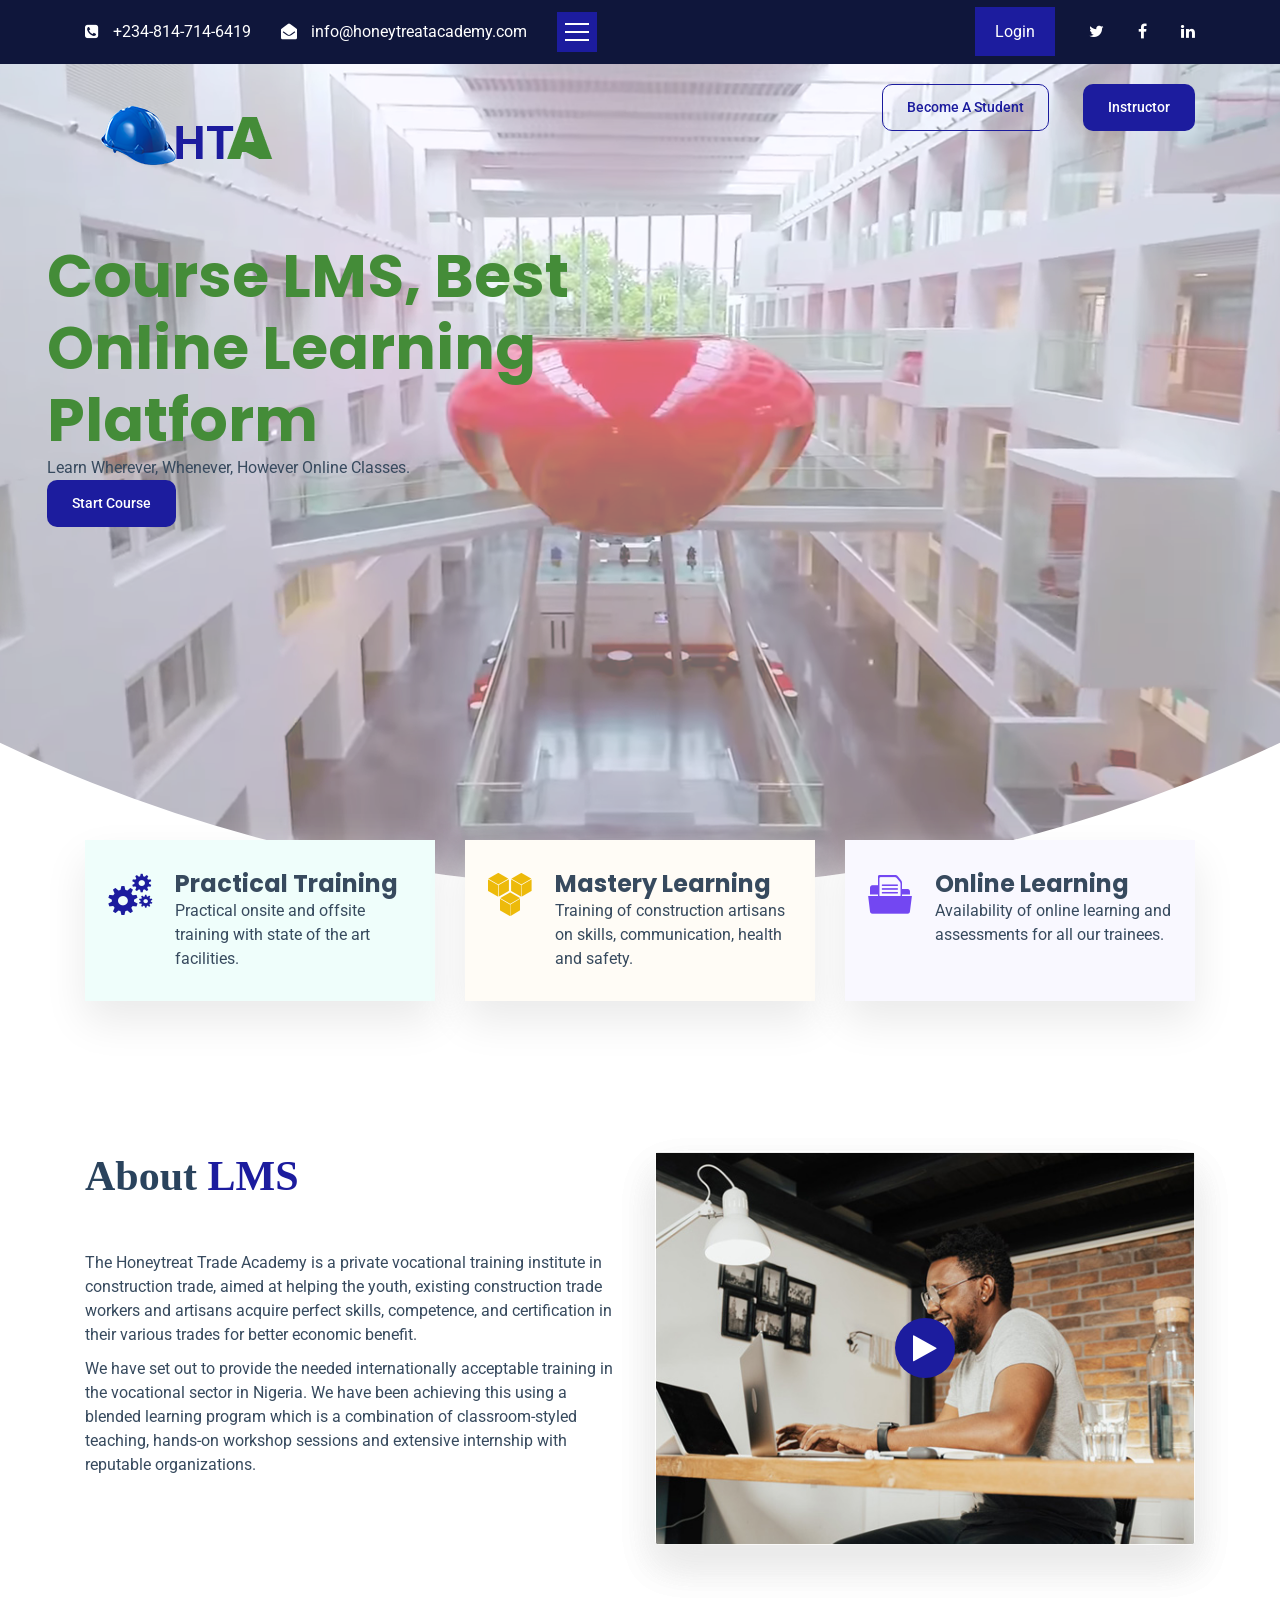
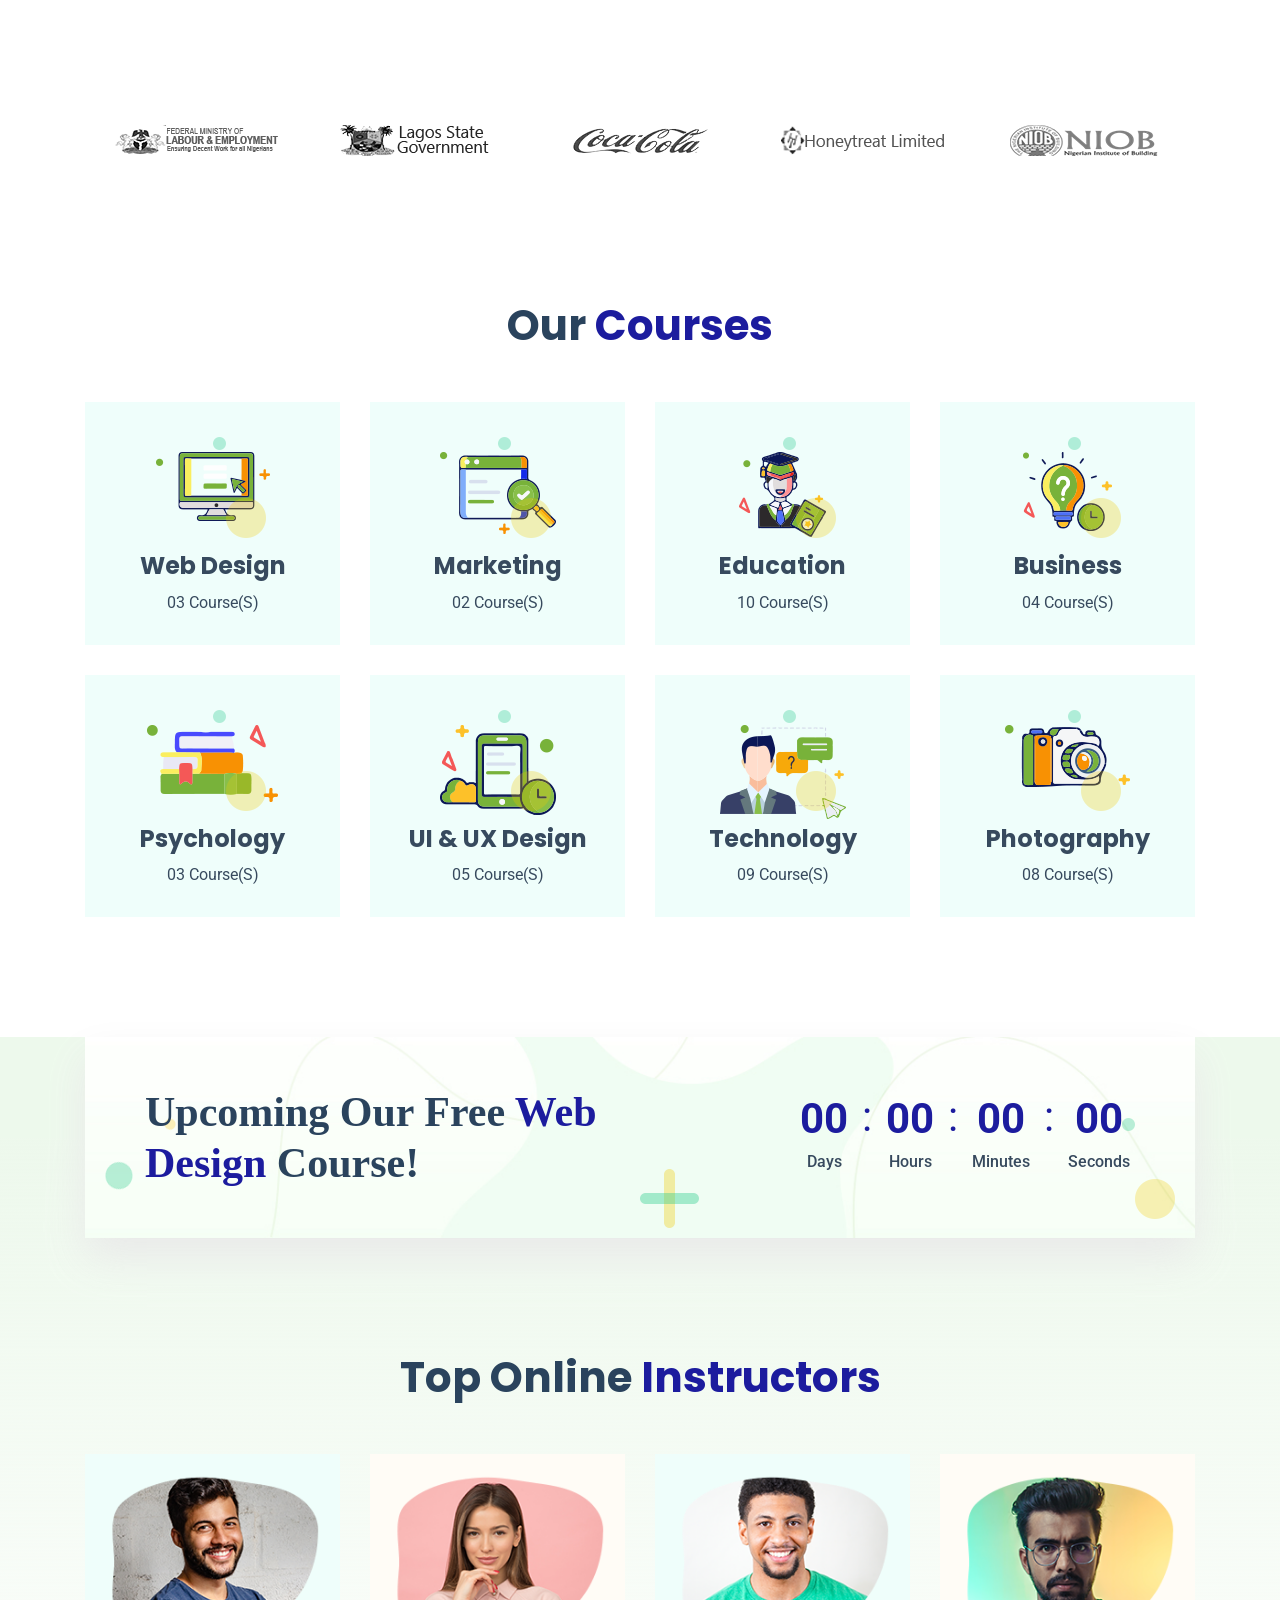
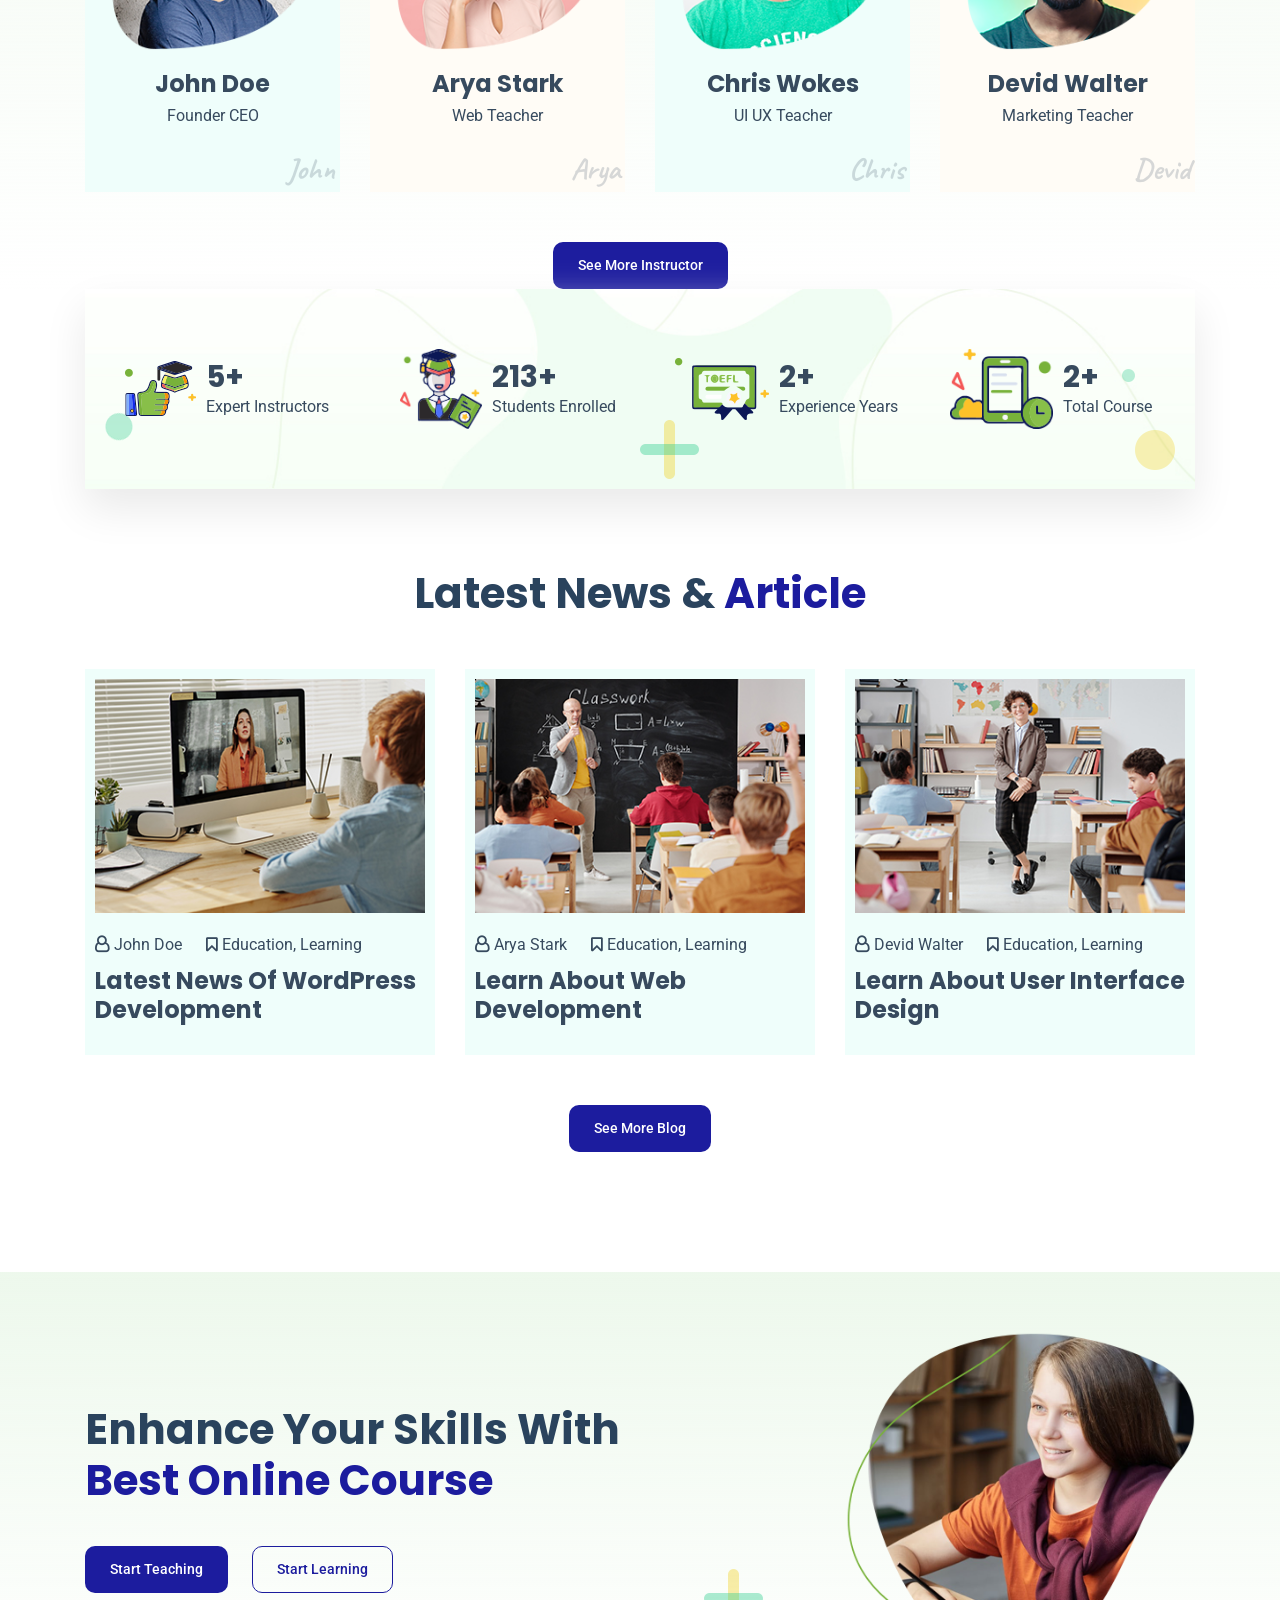
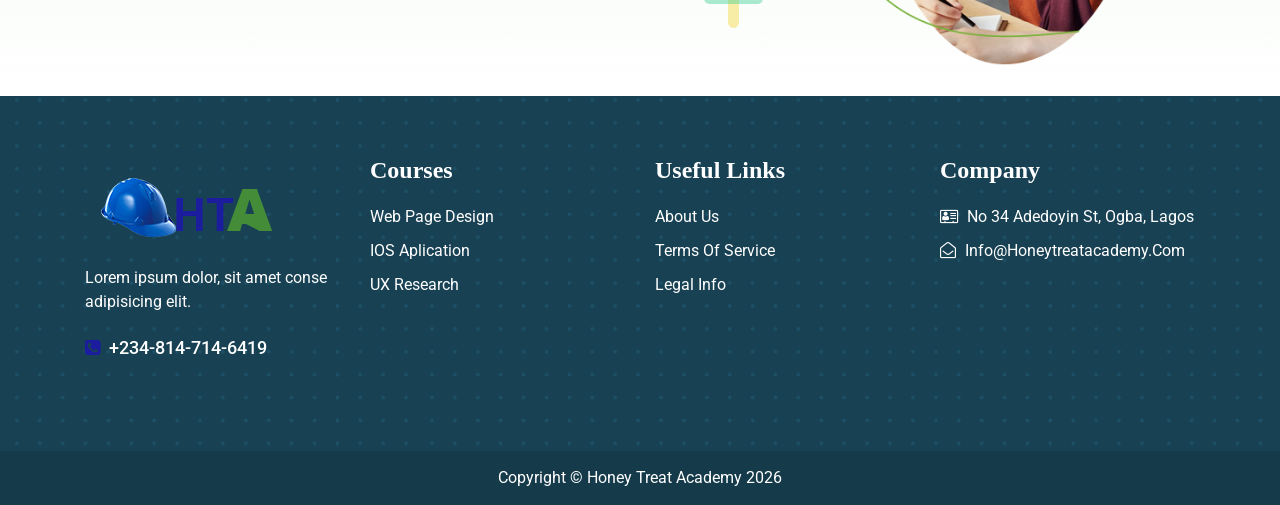
==== commit fae2b9f5: "done second updates" ====
--- a/index.html
+++ b/index.html
@@ -178,27 +178,37 @@
 
 
     <!-- Hero Section Starts -->
-    <section class="hero-section">
-        <div class="hero-shape">
-            <img src="assets/images/round-shape-4.png" alt="shape" class="hero-round-shape-4 item-moveTwo">
-            <!-- <video autoplay="" loop="" aria-label="Short video showcasing the University building with students. "
-                playsinline="" class="hero-round-shape-4 item-moveTwo" muted="">
+    <section class="" style="height: 100vh;width: 100%;position: relative;min-height: 30rem;">
+        <div style="overflow: hidden;position: absolute;inset: 0px; z-index: -999;">
+            <video autoplay="" loop="" aria-label="Short video showcasing the University building with students. "
+                playsinline="" class="" muted=""
+                style="position: absolute;top: 50%;left: 50%;width: 100%;min-height: 100%;object-fit: cover;transform: translate(-50%, -50%); opacity: 0.6;">
                 <source src="assets/video/heroBanner.webm" type="video/webm">
                 <source src="assets/video/heroBanner.mp4" type="video/mp4">
-            </video> -->
-        </div>
-        <div class="container">
+            </video>
+            <svg xmlns="http://www.w3.org/2000/svg" viewBox="0 0 200 200" preserveAspectRatio="xMinYMin"
+                stroke="currentColor" stroke-width="37" class=""
+                style="position: absolute;width: 312.5rem;height: 312.5rem;left: 50%;bottom: 0px;transform: translate(-50%, 20%);color: rgb(255, 255, 255);z-index: 2;">
+                <circle cx="100" cy="100" r="78" fill="none"></circle>
+            </svg>
+        </div>
+
+        <!-- <div class="hero-shape">
+            <img src="assets/images/round-shape-4.png" alt="shape" class="hero-round-shape-4 item-moveTwo">
+
+        </div> -->
+        <div class="container" style="position: absolute; top:15em; left:2em;">
             <div class="row">
                 <div class="col-lg-6 align-self-center">
                     <div class="hero-content">
-                        <h1>Course LMS, best <span>Online learning</span> Platform</h1>
+                        <h1 style="color: #448C38;">Course LMS, best <span>Online learning</span> Platform</h1>
                         <span class="hero-tagline">Learn Wherever, Whenever, However Online Classes.</span>
                         <div class="hero-button">
                             <a href="course.html" class="template-button">start course</a>
                         </div>
                     </div>
                 </div>
-                <div class="col-lg-6">
+                <!-- <div class="col-lg-6">
                     <div class="hero-image">
                         <div class="hero-small-images">
                             <img src="assets/images/hero-small-image-1.png" alt="image" class="hero-small-image-1">
@@ -209,7 +219,7 @@
                         <img src="assets/images/hero-image.png" alt="image">
 
                     </div>
-                </div>
+                </div> -->
             </div>
         </div>
     </section>
@@ -277,8 +287,9 @@
                     </div>
                 </div>
                 <div class="col-lg-6">
-                    <div class="feedback-video-part">
-                        <img src="assets/images/feedback-image.jpg" alt="image">
+                    <div class="feedback-video-part" style="border-radius:5px; box-shadow: 0 20px 40px #eaeaea;">
+                        <img src="assets/images/feedback-image.jpg" alt="image"
+                            style="border-radius:5px; box-shadow: 0 20px 40px #eaeaea;">
                         <div class="video-play-button">
                             <a href="https://www.youtube.com/watch?v=8AGgbIQyqR8" class="button-video">
                                 <i class="fa fa-play item-ripple"></i>
@@ -289,6 +300,35 @@
             </div>
         </div>
     </section>
+    <!-- Brand Home 02 Starts -->
+    <div class="brand-home-2">
+        <div class="container">
+            <div class="row">
+                <div class="col-12">
+                    <div class="brand-home-2-slider">
+                        <div class="brand-single-slide">
+                            <img src="assets/images/par1.png" alt="brand">
+                        </div>
+                        <div class="brand-single-slide">
+                            <img src="assets/images/par2.png" alt="brand">
+                        </div>
+                        <div class="brand-single-slide">
+                            <img src="assets/images/par3.png" alt="brand">
+                        </div>
+                        <div class="brand-single-slide">
+                            <img src="assets/images/par4.png" alt="brand">
+                        </div>
+                        <div class="brand-single-slide">
+                            <img src="assets/images/par5.png" alt="brand">
+                        </div>
+                        <div class="brand-single-slide">
+                            <img src="assets/images/par6.png" alt="brand">
+                        </div>
+                    </div>
+                </div>
+            </div>
+        </div>
+    </div>
 
     <!-- Categorry Section Starts -->
     <section class="category-section">
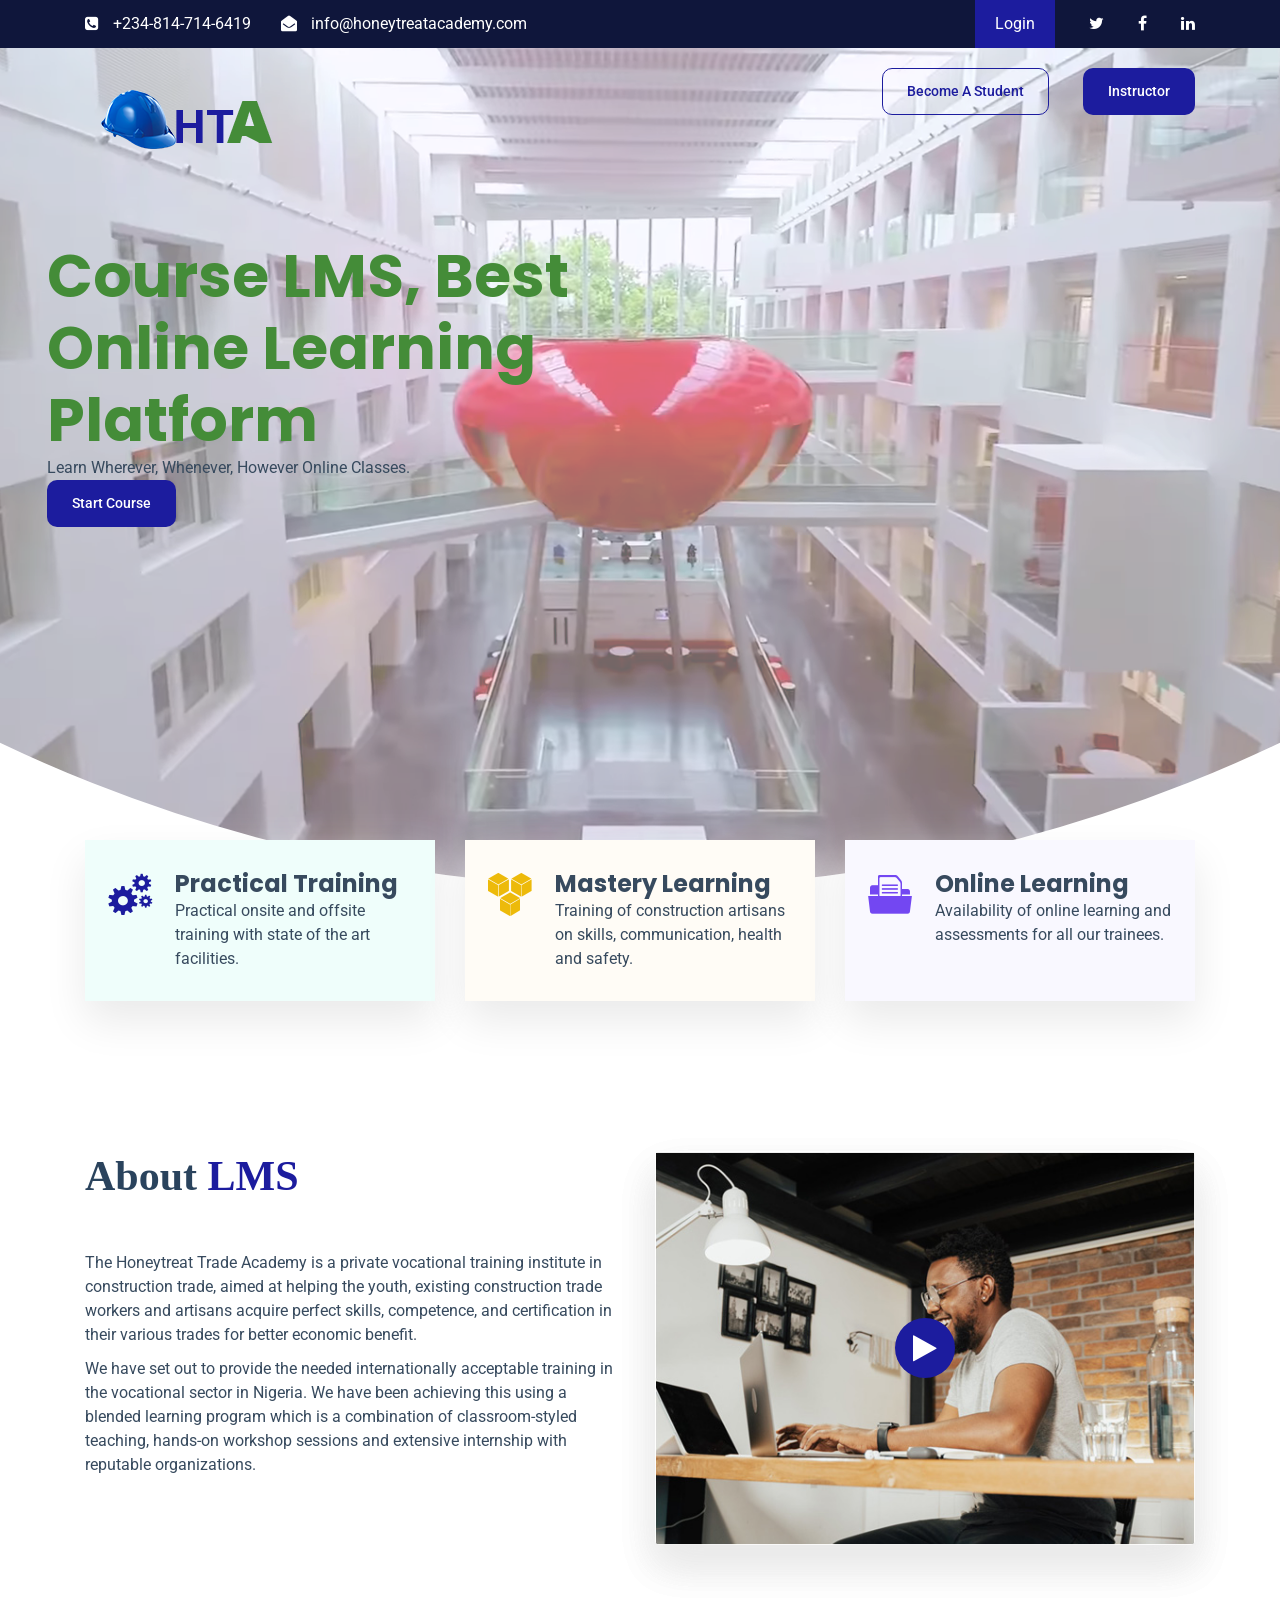
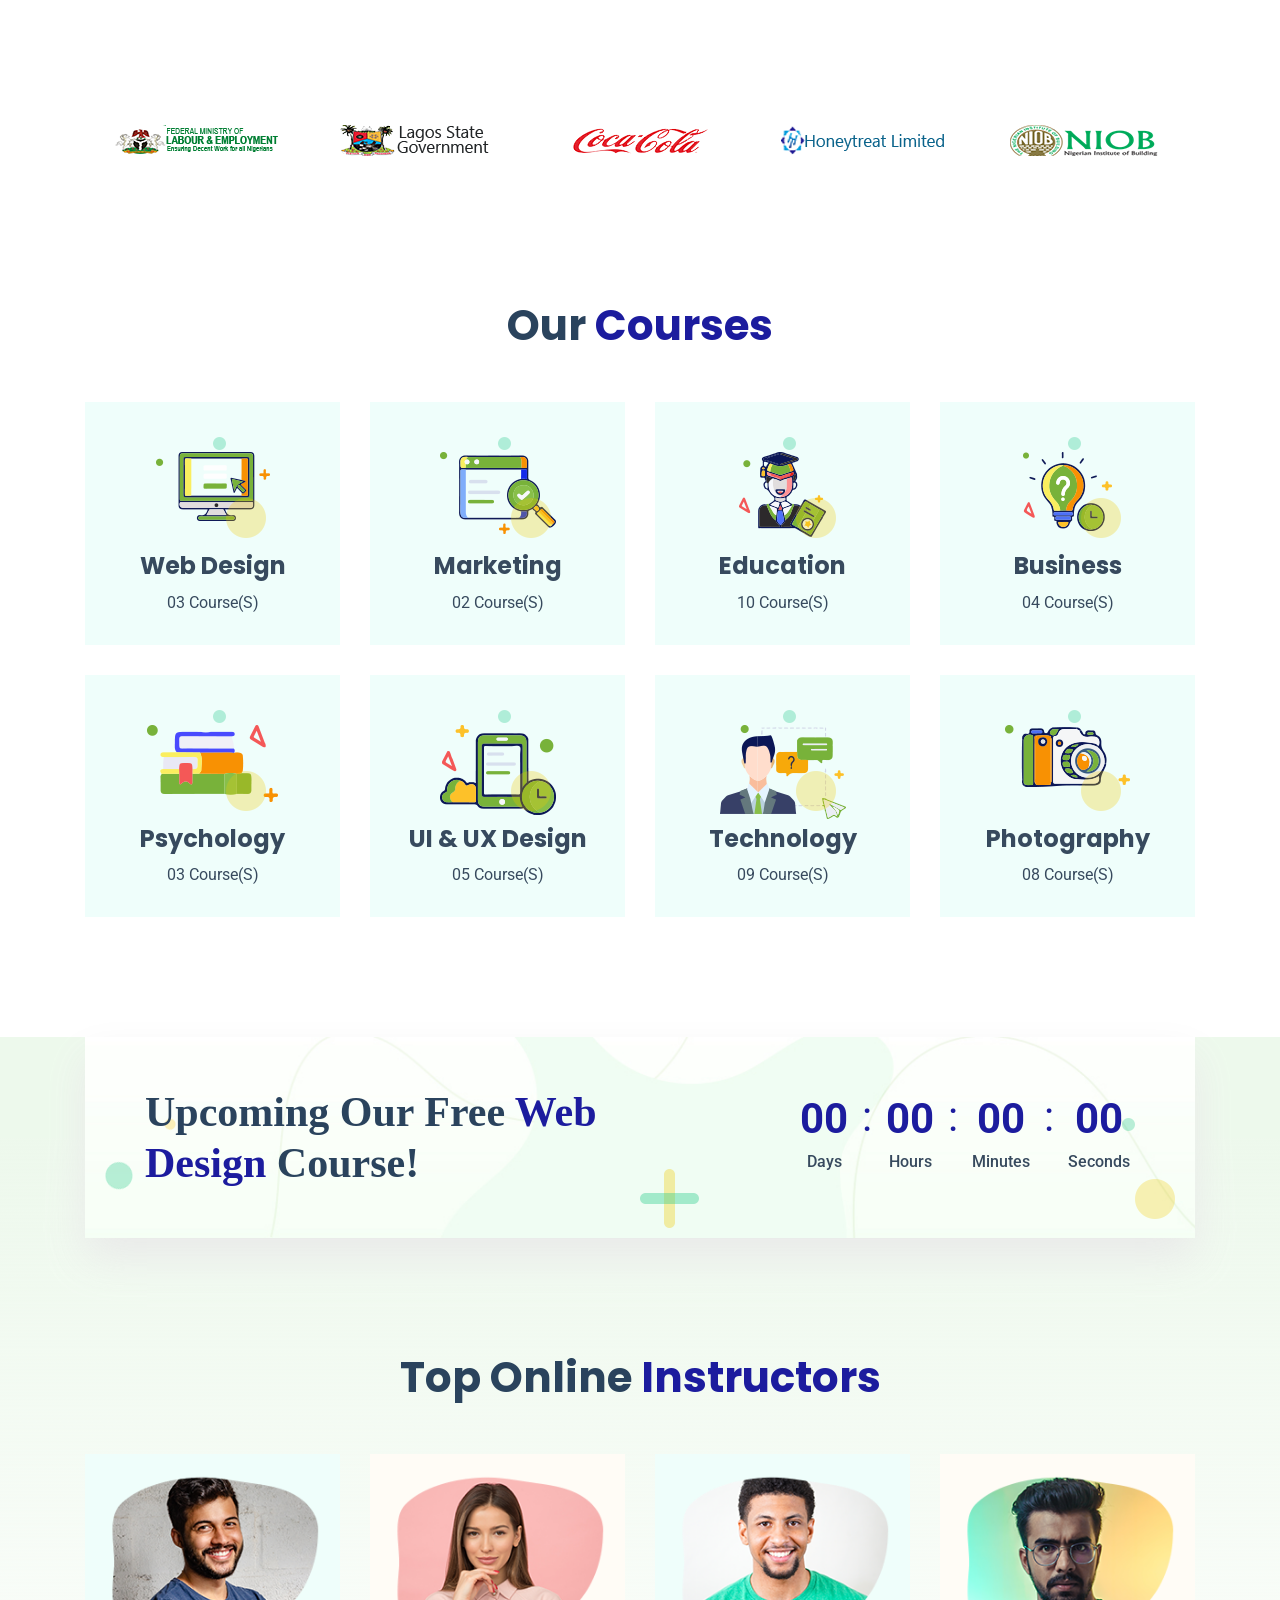
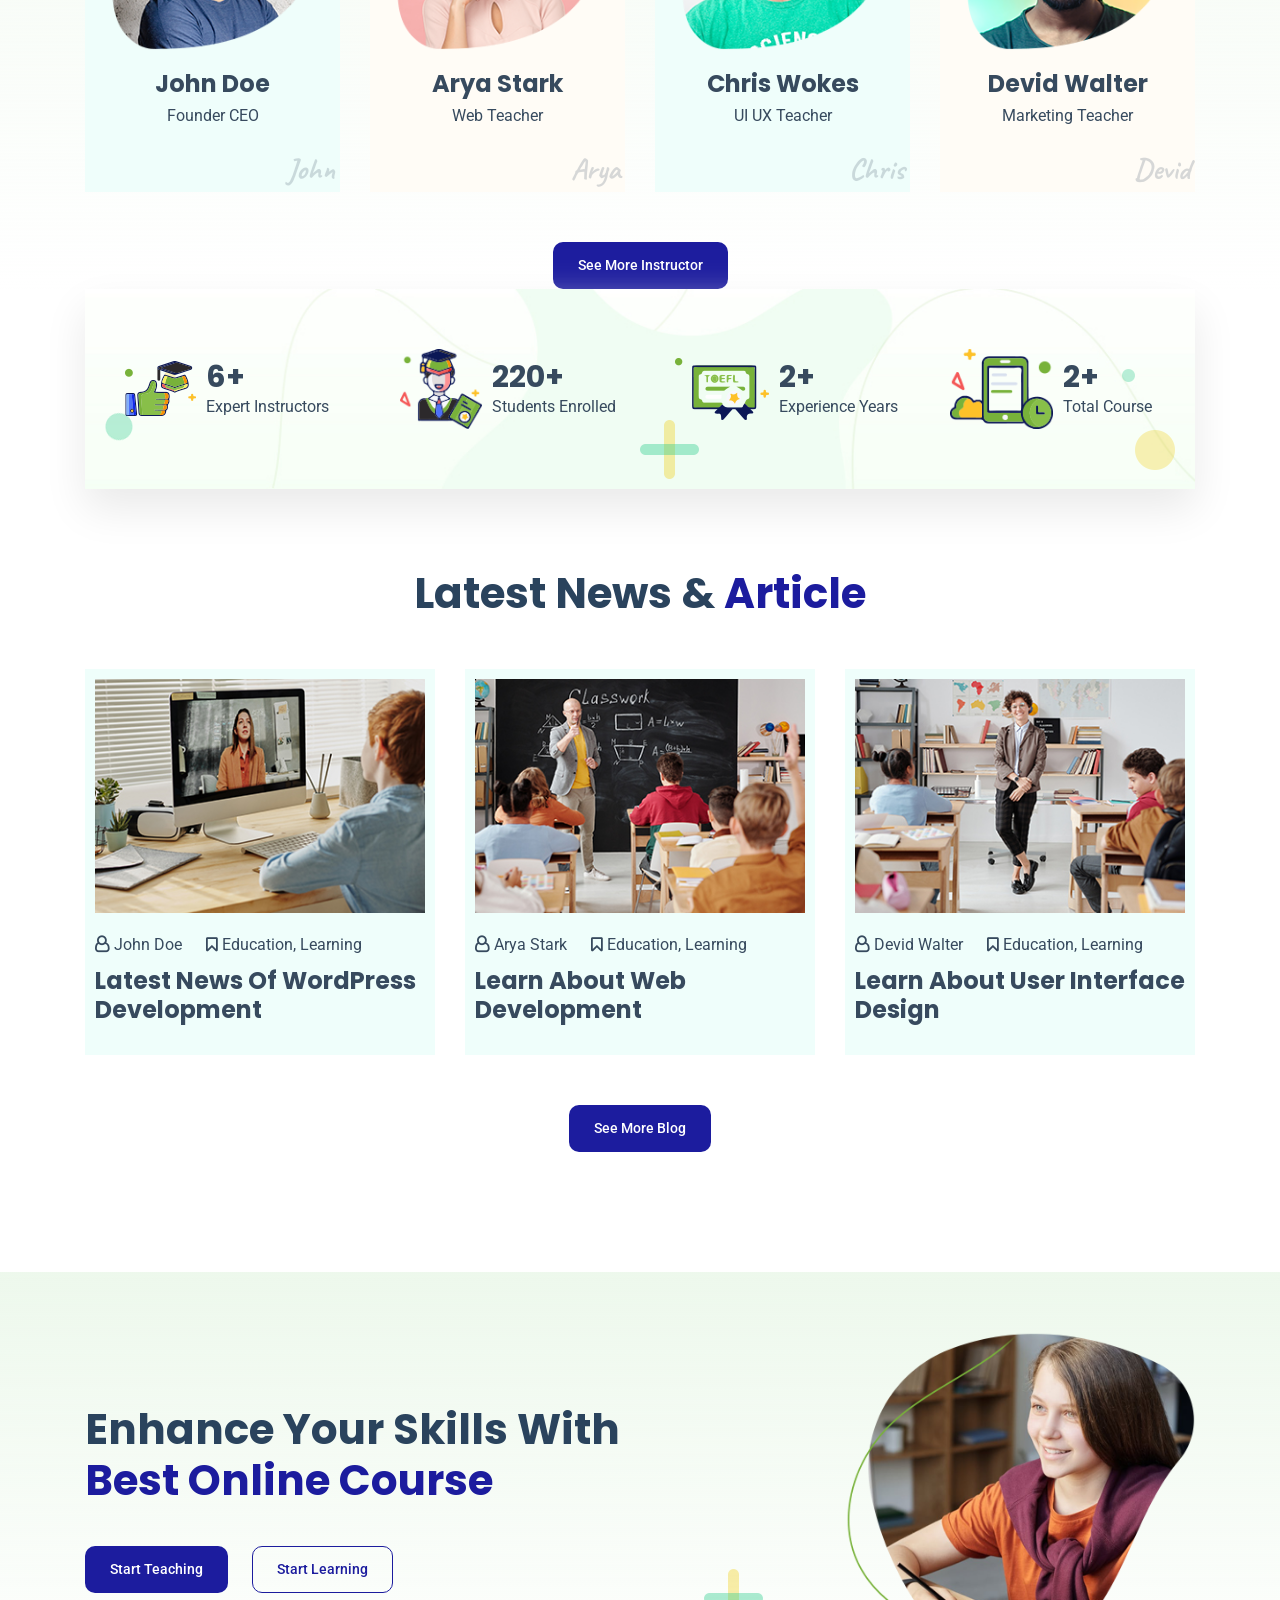
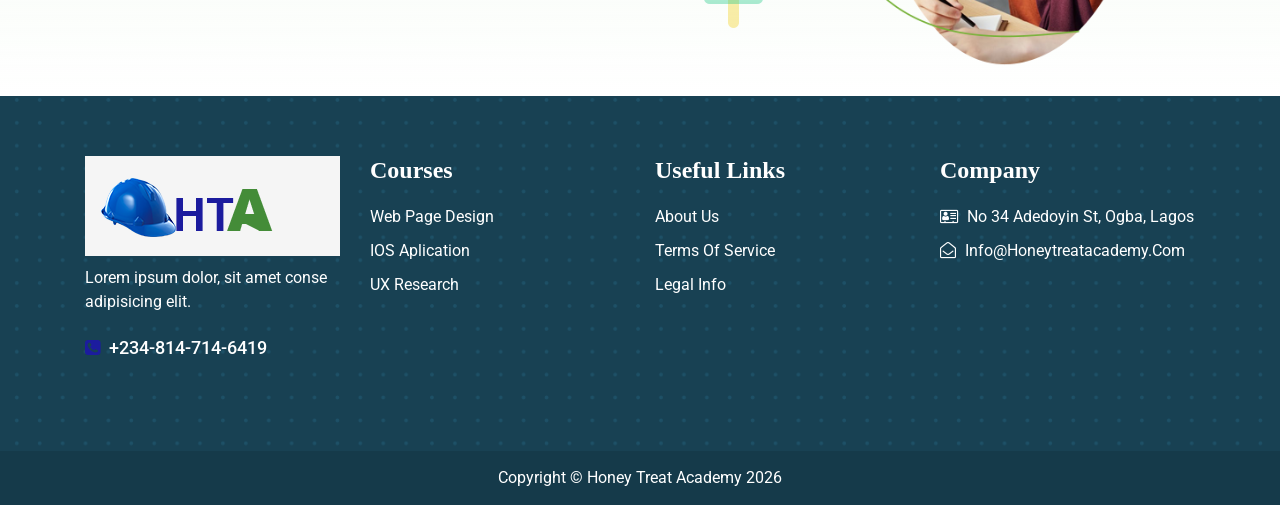
==== commit c25861c7: "login page" ====
--- a/index.html
+++ b/index.html
@@ -8,7 +8,7 @@
     <meta http-equiv="X-UA-Compatible" content="ie=edge">
 
     <!-- Page Title -->
-    <title>Rumbok Learning Management System</title>
+    <title>Honey Treat Academy</title>
 
     <!-- Favicon Icon -->
     <link rel="shortcut icon" href="favicon.png">
@@ -96,13 +96,13 @@
                                 <i class="fa fa-envelope-open"></i>
                                 <span><a href="mailto:info@honeytreatacademy.com">info@honeytreatacademy.com</a></span>
                             </div>
-                            <div class="menu-toggle-bar">
+                            <!-- <div class="menu-toggle-bar">
                                 <div class="custom-bars">
                                     <div class="custom-bar bar-1"></div>
                                     <div class="custom-bar bar-2"></div>
                                     <div class="custom-bar bar-3"></div>
                                 </div>
-                            </div>
+                            </div> -->
                         </div>
                     </div>
                     <div class="col-sm-6">
@@ -1312,7 +1312,7 @@
                 <div class="row">
                     <div class="col-lg-3 col-md-6">
                         <div class="footer-widget">
-                            <div class="footer-logo">
+                            <div class="footer-logo" style="background: whitesmoke;">
                                 <a href="index.html"><img src="assets/images/HONEY.png" alt="logo"></a>
                             </div>
                             <p>Lorem ipsum dolor, sit amet conse adipisicing elit.</p>
--- a/assets/css/style.css
+++ b/assets/css/style.css
@@ -3225,8 +3225,8 @@
 	width: auto;
 	height: auto;
 	margin: auto;
-	-webkit-filter: grayscale(100%);
-	filter: grayscale(100%);
+	/* -webkit-filter: grayscale(100%); */
+	/* filter: grayscale(100%); */
 	-webkit-transition: all 0.3s ease-in;
 	-o-transition: all 0.3s ease-in;
 	transition: all 0.3s ease-in;
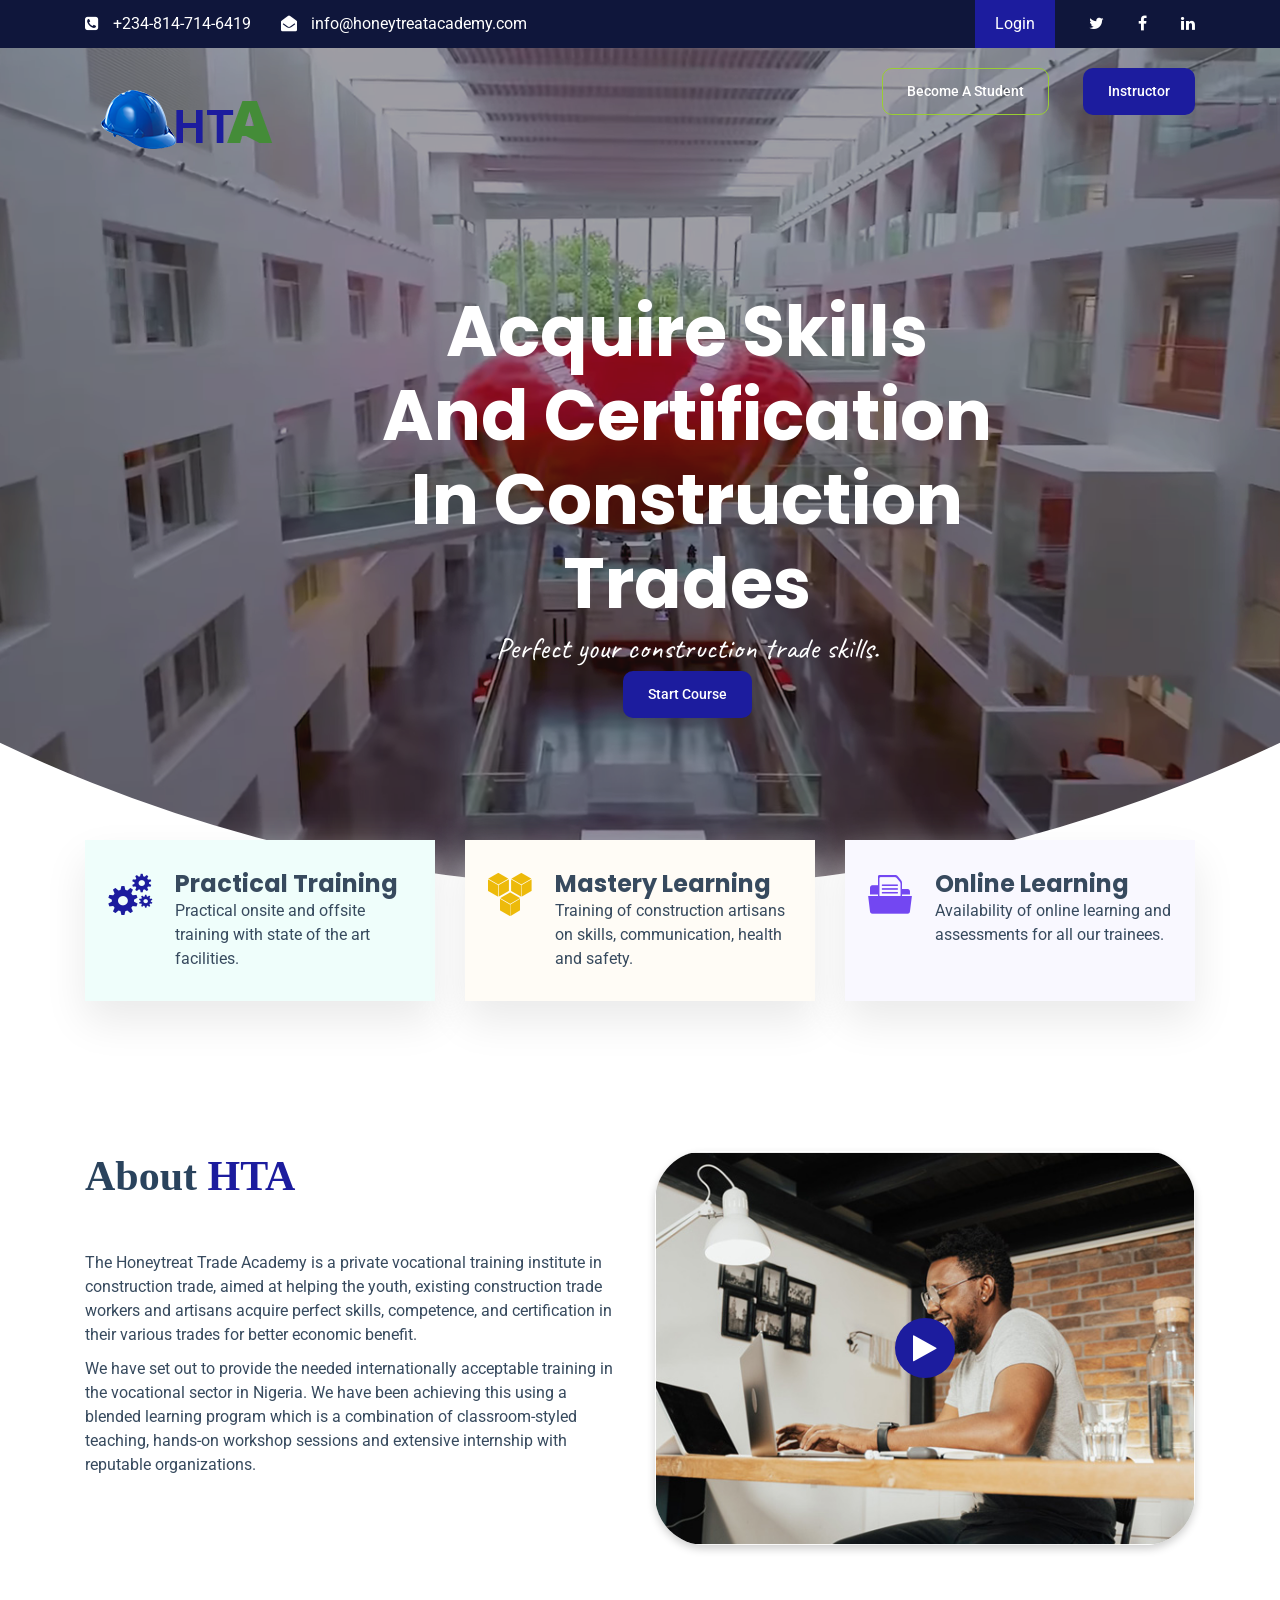
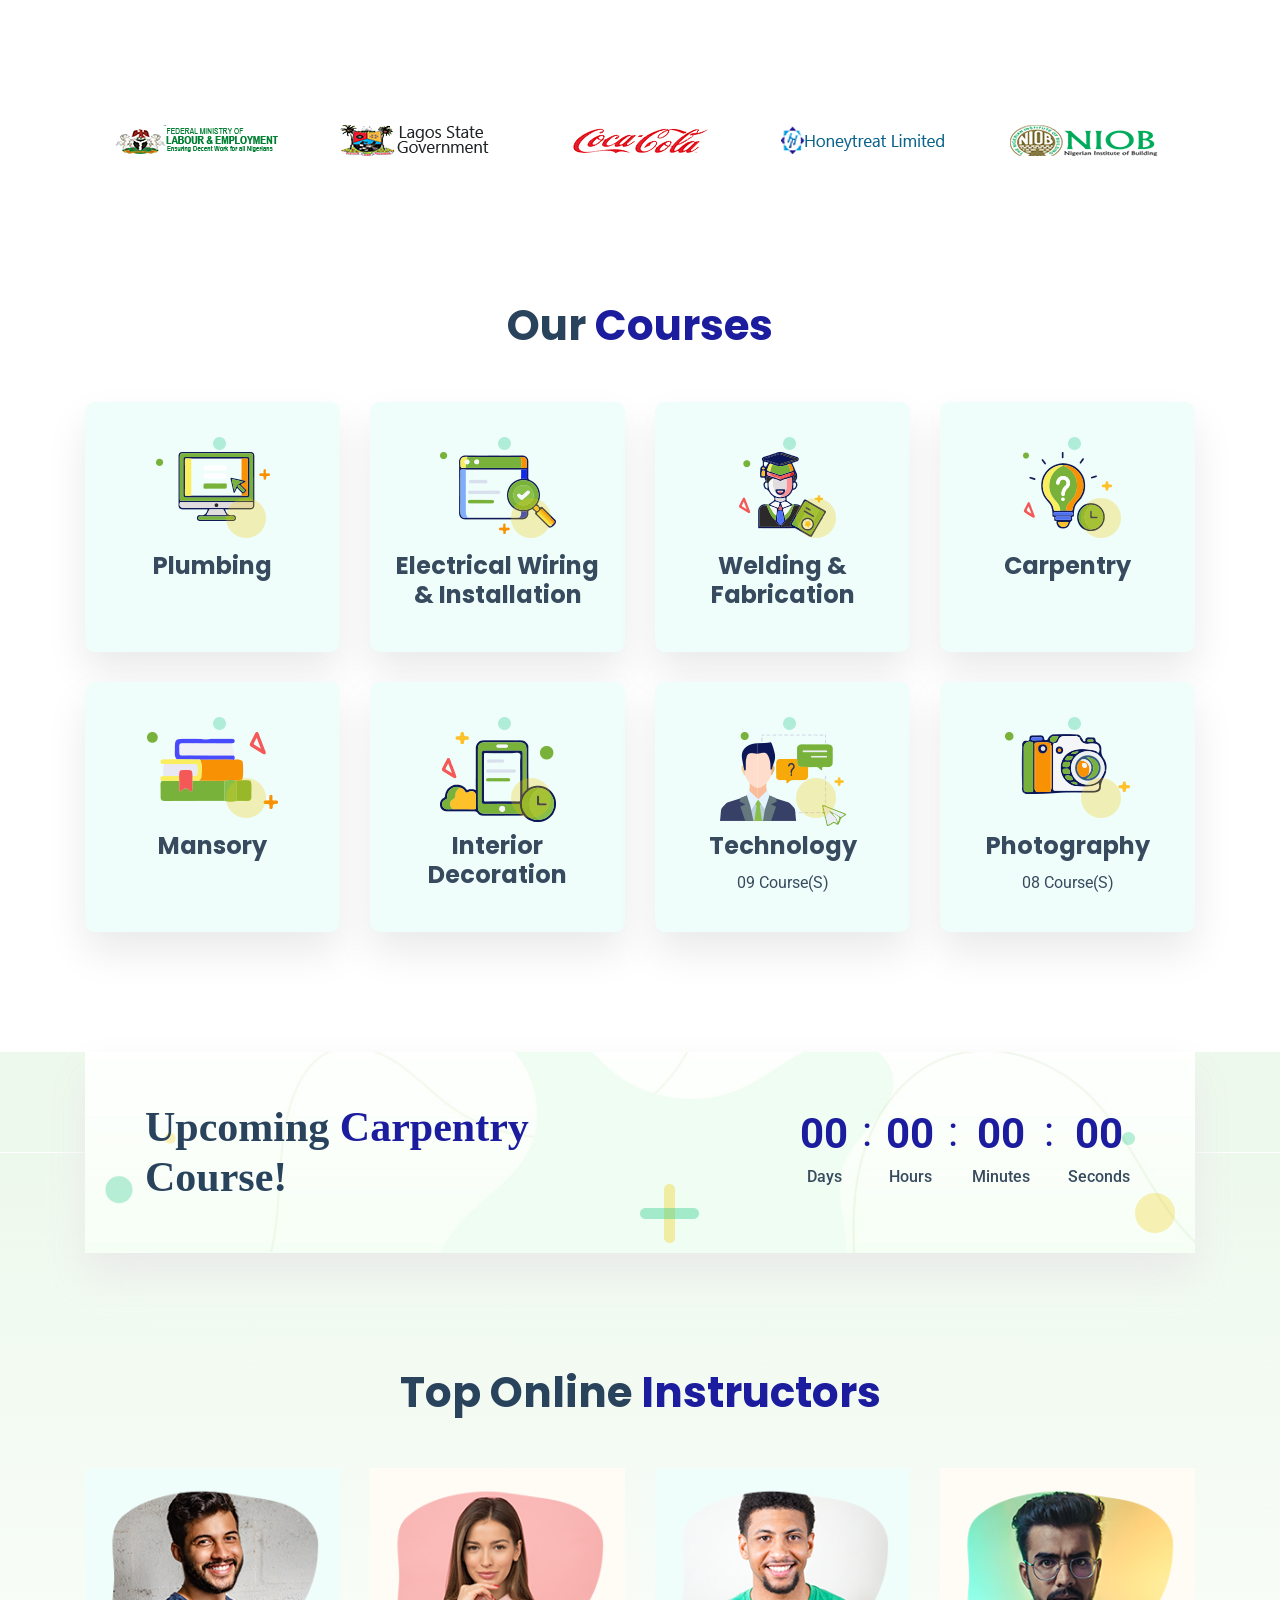
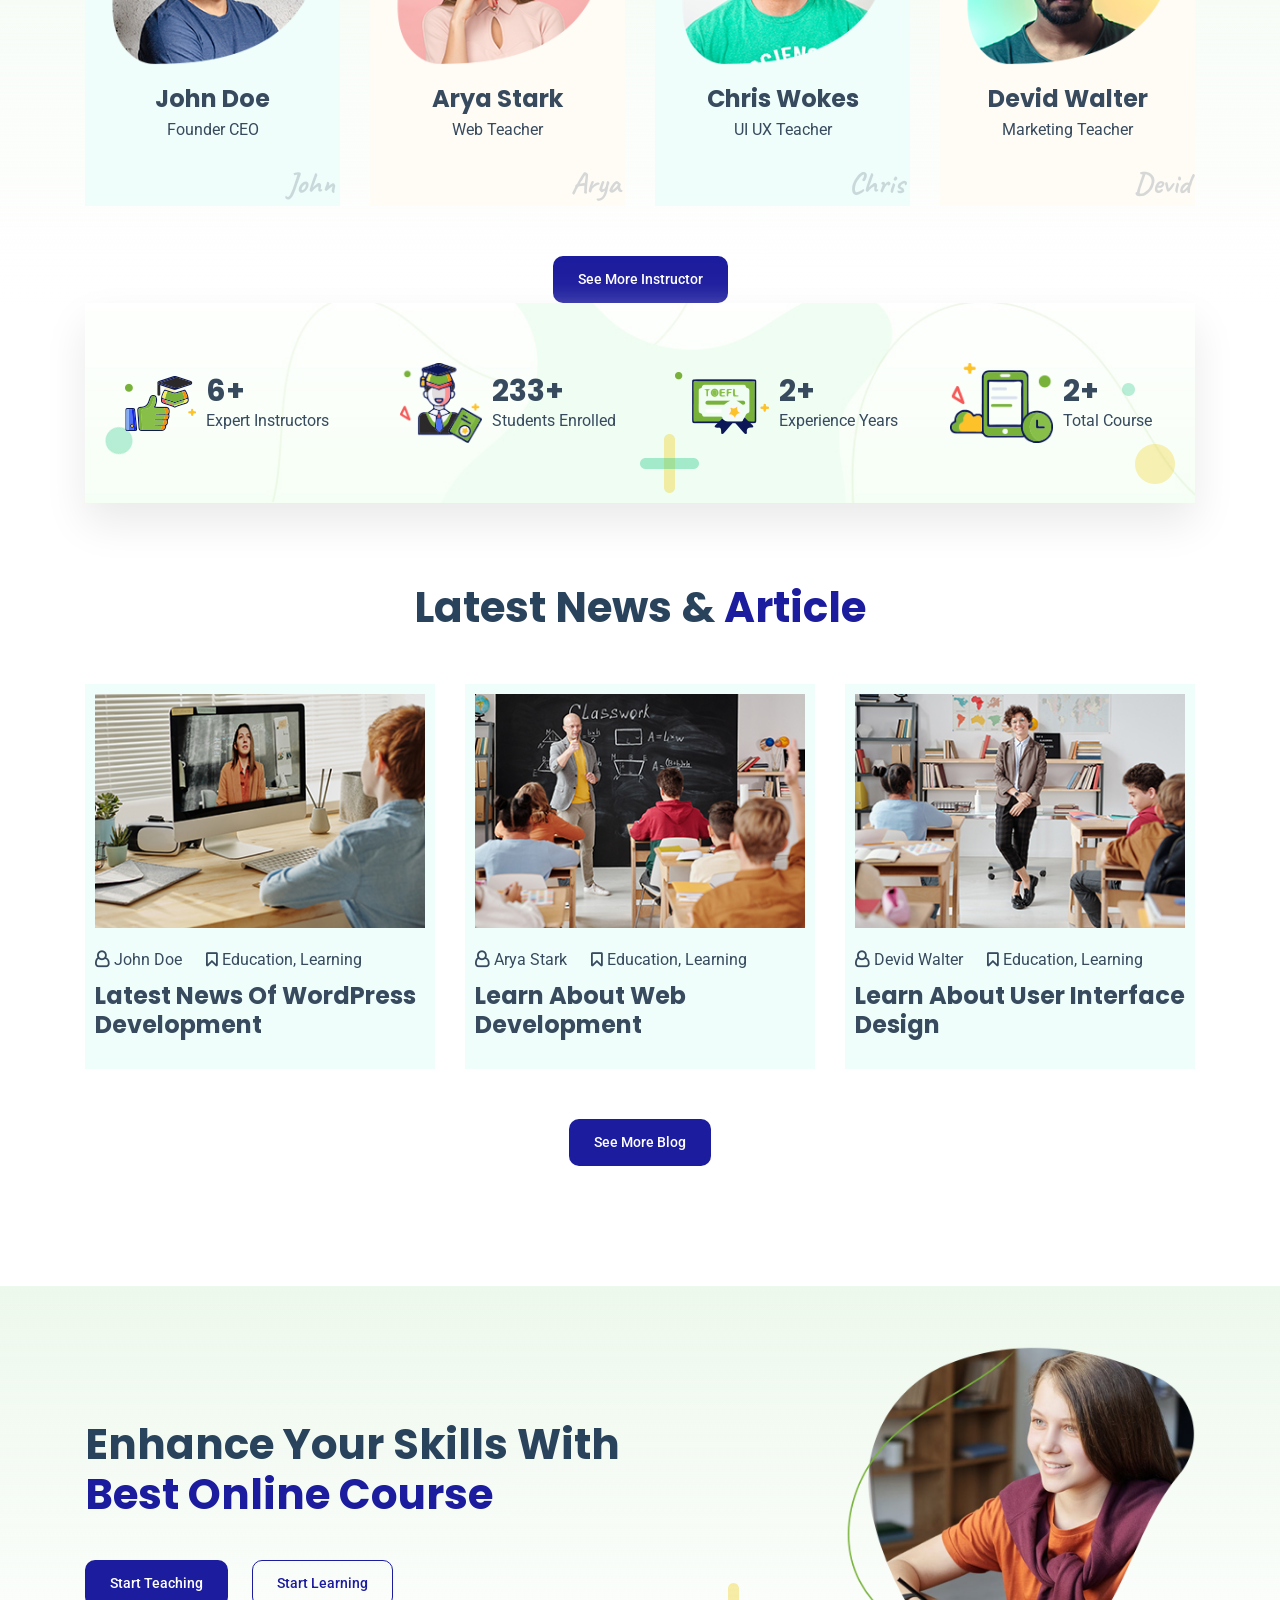
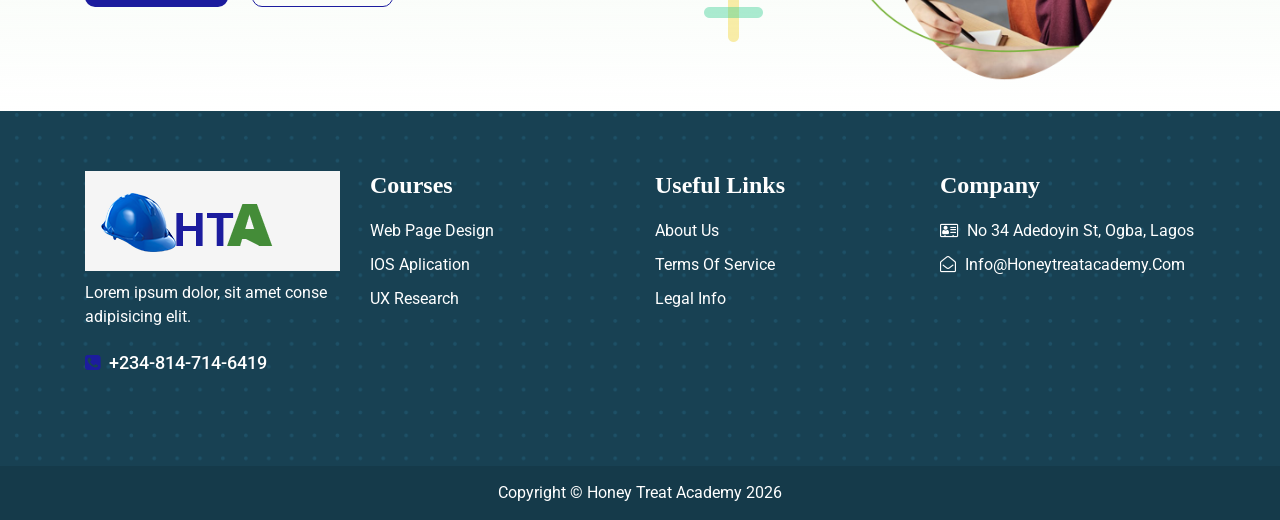
==== commit a83f631c: "added css" ====
--- a/index.html
+++ b/index.html
@@ -21,6 +21,50 @@
     <link rel="stylesheet" href="assets/css/slick.css">
     <link rel="stylesheet" href="assets/css/magnific-popup.css">
     <link rel="stylesheet" href="assets/css/style.css">
+    <style>
+        .single-category-item{
+            height: 250px;
+            box-shadow: 0 20px 40px #eaeaea;
+            border-radius: 10px;
+        }
+        @media only screen and (max-width: 600px){
+	      /*Big smartphones [426px -> 600px]*/
+          body{
+              width: 100%;
+              overflow-x: hidden;
+          }
+          .for_mobile_hero{
+              width: 100%;
+              text-align: left !important;
+
+          }
+          .for_mobile_hero h1{
+              font-size: 30px !important;
+              width: 100% !important;
+              text-align: left !important;
+          } 
+          .row{
+              display: block !important;
+              margin-right: 0px !important;
+              margin-left: 0px !important;
+          }
+          .mob_contain{
+            position: absolute !important;
+            top: 20em !important;
+            left: 0em !important;
+         }
+         .feedback-home-2 .feedback-video-part{
+             display: block !important;
+             margin-top: 60px !important;
+         }
+         .feedback-video-part img{
+             border-radius: 15px !important;
+         }
+         .counterup-section .single-counterup{
+             margin-bottom: 60px;
+         }
+        }
+    </style>
 </head>
 
 <body>
@@ -84,7 +128,7 @@
     <header class="header-section">
         <!-- Header Info Starts -->
         <div class="header-info">
-            <div class="container">
+            <div class="container ">
                 <div class="row align-items-center">
                     <div class="col-sm-6">
                         <div class="info-left">
@@ -165,7 +209,7 @@
                                 </form>
                             </div> -->
                             <div class="header-button">
-                                <a href="signup.html" class="template-button-2">Become a student</a>
+                                <a href="signup.html" class="template-button-2" style="color: white; border-color: yellowgreen;">Become a student</a>
                                 <a href="instructor-details.html" class="template-button">instructor</a>
                             </div>
                         </div>
@@ -179,7 +223,8 @@
 
     <!-- Hero Section Starts -->
     <section class="" style="height: 100vh;width: 100%;position: relative;min-height: 30rem;">
-        <div style="overflow: hidden;position: absolute;inset: 0px; z-index: -999;">
+        <div style="overflow: hidden;position: absolute;inset: 0px; z-index: -999; background: rgba(0,0,0,0.9);
+        background-size: cover;">
             <video autoplay="" loop="" aria-label="Short video showcasing the University building with students. "
                 playsinline="" class="" muted=""
                 style="position: absolute;top: 50%;left: 50%;width: 100%;min-height: 100%;object-fit: cover;transform: translate(-50%, -50%); opacity: 0.6;">
@@ -197,12 +242,12 @@
             <img src="assets/images/round-shape-4.png" alt="shape" class="hero-round-shape-4 item-moveTwo">
 
         </div> -->
-        <div class="container" style="position: absolute; top:15em; left:2em;">
+        <div class="container mob_contain" style="position: absolute; top:15em; left:2em;">
             <div class="row">
-                <div class="col-lg-6 align-self-center">
-                    <div class="hero-content">
-                        <h1 style="color: #448C38;">Course LMS, best <span>Online learning</span> Platform</h1>
-                        <span class="hero-tagline">Learn Wherever, Whenever, However Online Classes.</span>
+                <div class="col-lg-12 col-md-12 align-self-center">
+                    <div class="hero-content for_mobile_hero" style="text-align: center; width: 100vw; margin-top: 50px;">
+                        <h1 style="color: #ffffff;text-align: center; width: 50%; margin-left: auto; margin-right: auto; font-size: 70px;">Acquire skills <span>and Certification</span> in construction trades</h1>
+                        <span class="hero-tagline" style="color: white; font-size: 30px; font-family: caveat;">Perfect your construction trade skills.</span>
                         <div class="hero-button">
                             <a href="course.html" class="template-button">start course</a>
                         </div>
@@ -271,7 +316,7 @@
             <div class="row">
                 <div class="col-lg-6">
                     <div class="section-title">
-                        <h2 class="home-2">About <span>LMS</span></h2>
+                        <h2 class="home-2">About <span>HTA</span></h2>
                     </div>
                     <div class="">
                         <p>The Honeytreat Trade Academy is a private vocational training institute in construction
@@ -287,9 +332,9 @@
                     </div>
                 </div>
                 <div class="col-lg-6">
-                    <div class="feedback-video-part" style="border-radius:5px; box-shadow: 0 20px 40px #eaeaea;">
+                    <div class="feedback-video-part" style="">
                         <img src="assets/images/feedback-image.jpg" alt="image"
-                            style="border-radius:5px; box-shadow: 0 20px 40px #eaeaea;">
+                            style="border-radius:50px; box-shadow: 0 4px 8px rgba(0,0,0,0.19);">
                         <div class="video-play-button">
                             <a href="https://www.youtube.com/watch?v=8AGgbIQyqR8" class="button-video">
                                 <i class="fa fa-play item-ripple"></i>
@@ -333,6 +378,9 @@
     <!-- Categorry Section Starts -->
     <section class="category-section">
         <div class="container">
+
+
+            
             <div class="row">
                 <div class="col-lg-12">
                     <div class="section-title text-center">
@@ -349,9 +397,8 @@
                                 <img src="assets/images/round-shape-3.png" alt="shape" class="feature-round-shape-3">
                             </div>
                             <div class="category-title margin-bottom-10">
-                                <h4>web design</h4>
-                            </div>
-                            <span>03 course(S)</span>
+                                <h4>Plumbing</h4>
+                            </div>
                         </div>
                     </a>
                 </div>
@@ -363,9 +410,8 @@
                                 <img src="assets/images/round-shape-3.png" alt="shape" class="feature-round-shape-3">
                             </div>
                             <div class="category-title margin-bottom-10">
-                                <h4>marketing</h4>
-                            </div>
-                            <span>02 course(S)</span>
+                                <h4>Electrical Wiring & Installation</h4>
+                            </div>
                         </div>
                     </a>
                 </div>
@@ -377,9 +423,8 @@
                                 <img src="assets/images/round-shape-3.png" alt="shape" class="feature-round-shape-3">
                             </div>
                             <div class="category-title margin-bottom-10">
-                                <h4>education</h4>
-                            </div>
-                            <span>10 course(S)</span>
+                                <h4>Welding & Fabrication</h4>
+                            </div>
                         </div>
                     </a>
                 </div>
@@ -391,9 +436,8 @@
                                 <img src="assets/images/round-shape-3.png" alt="shape" class="feature-round-shape-3">
                             </div>
                             <div class="category-title margin-bottom-10">
-                                <h4>business</h4>
-                            </div>
-                            <span>04 course(S)</span>
+                                <h4>Carpentry</h4>
+                            </div>
                         </div>
                     </a>
                 </div>
@@ -405,9 +449,8 @@
                                 <img src="assets/images/round-shape-3.png" alt="shape" class="feature-round-shape-3">
                             </div>
                             <div class="category-title margin-bottom-10">
-                                <h4>psychology</h4>
-                            </div>
-                            <span>03 course(S)</span>
+                                <h4>Mansory</h4>
+                            </div>
                         </div>
                     </a>
                 </div>
@@ -419,9 +462,8 @@
                                 <img src="assets/images/round-shape-3.png" alt="shape" class="feature-round-shape-3">
                             </div>
                             <div class="category-title margin-bottom-10">
-                                <h4>UI & UX design</h4>
-                            </div>
-                            <span>05 course(S)</span>
+                                <h4>Interior Decoration</h4>
+                            </div>
                         </div>
                     </a>
                 </div>
@@ -469,7 +511,7 @@
                 <div class="row">
                     <div class="col-lg-6">
                         <div class="countdown-left">
-                            <h2 class="home-2">upcoming our free <span>web design</span> course!</h2>
+                            <h2 class="home-2">upcoming <span>Carpentry</span> course!</h2>
                         </div>
                     </div>
                     <div class="col-lg-6">
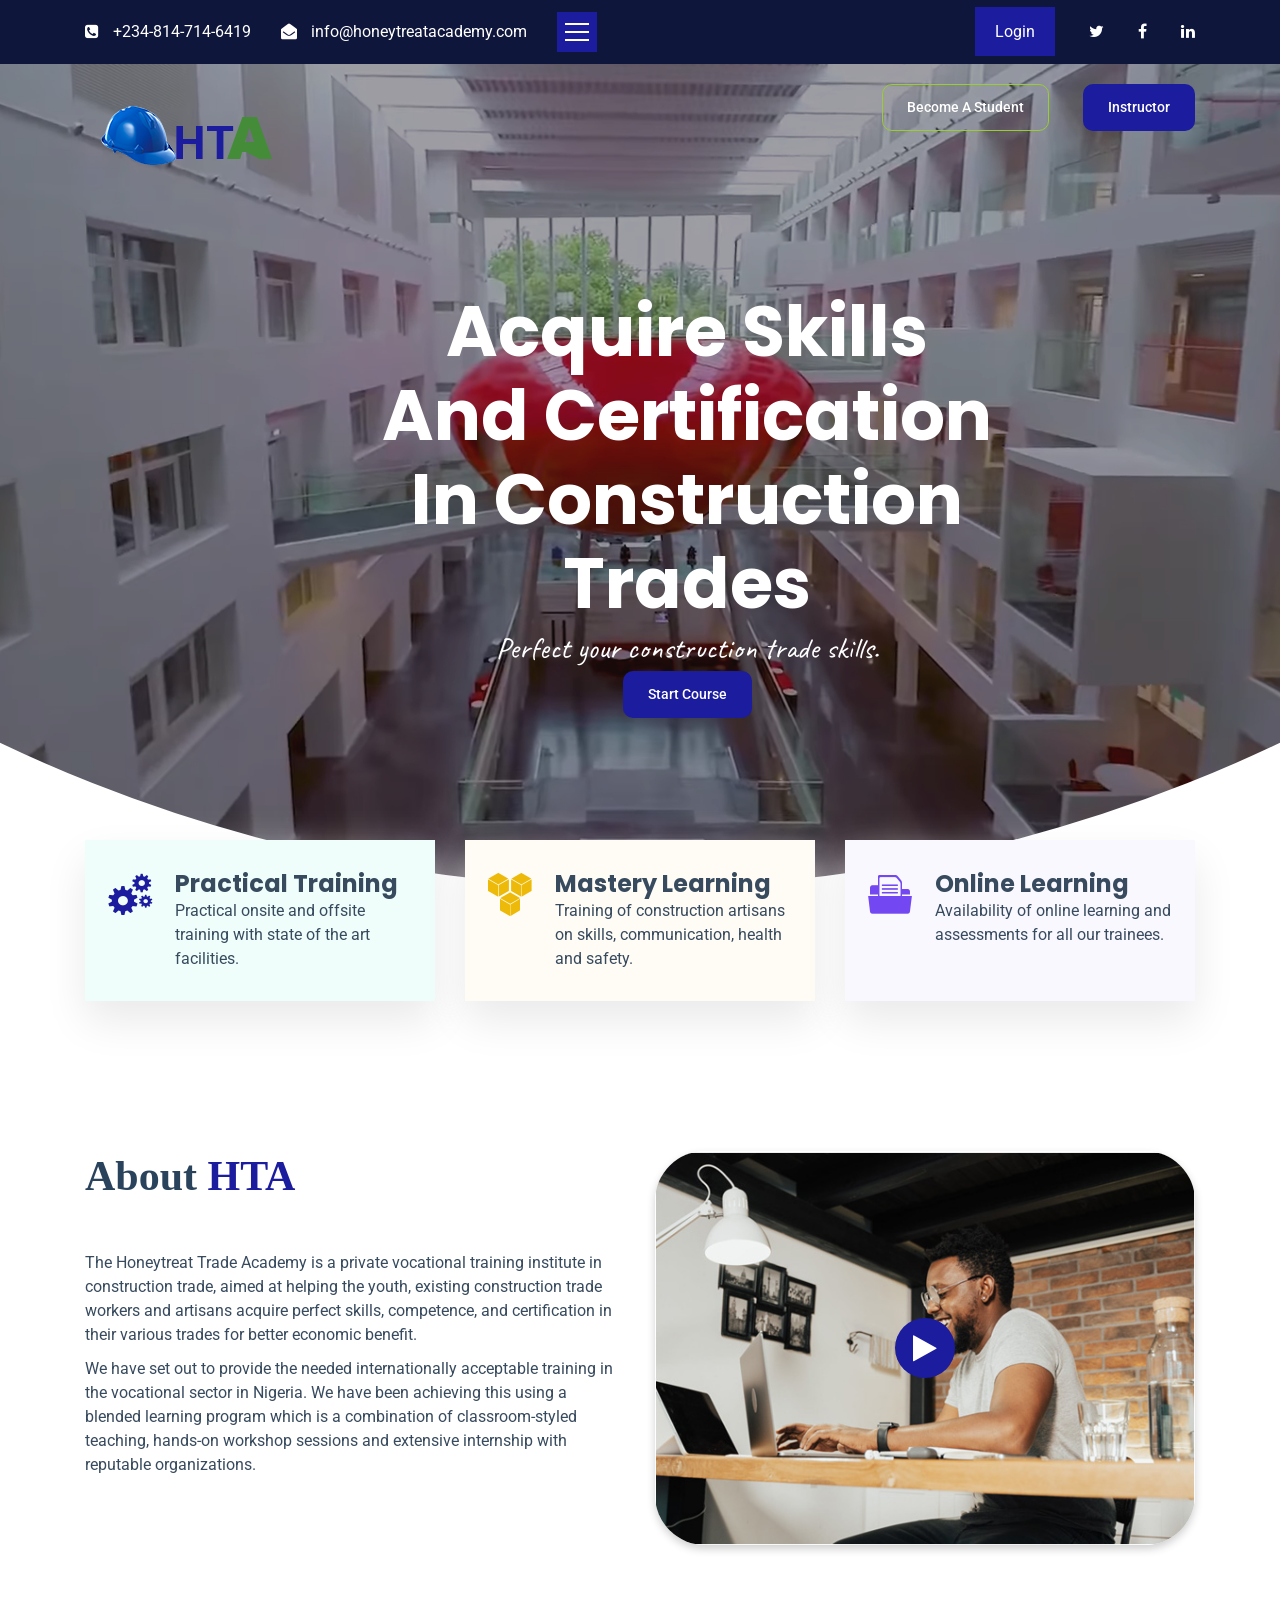
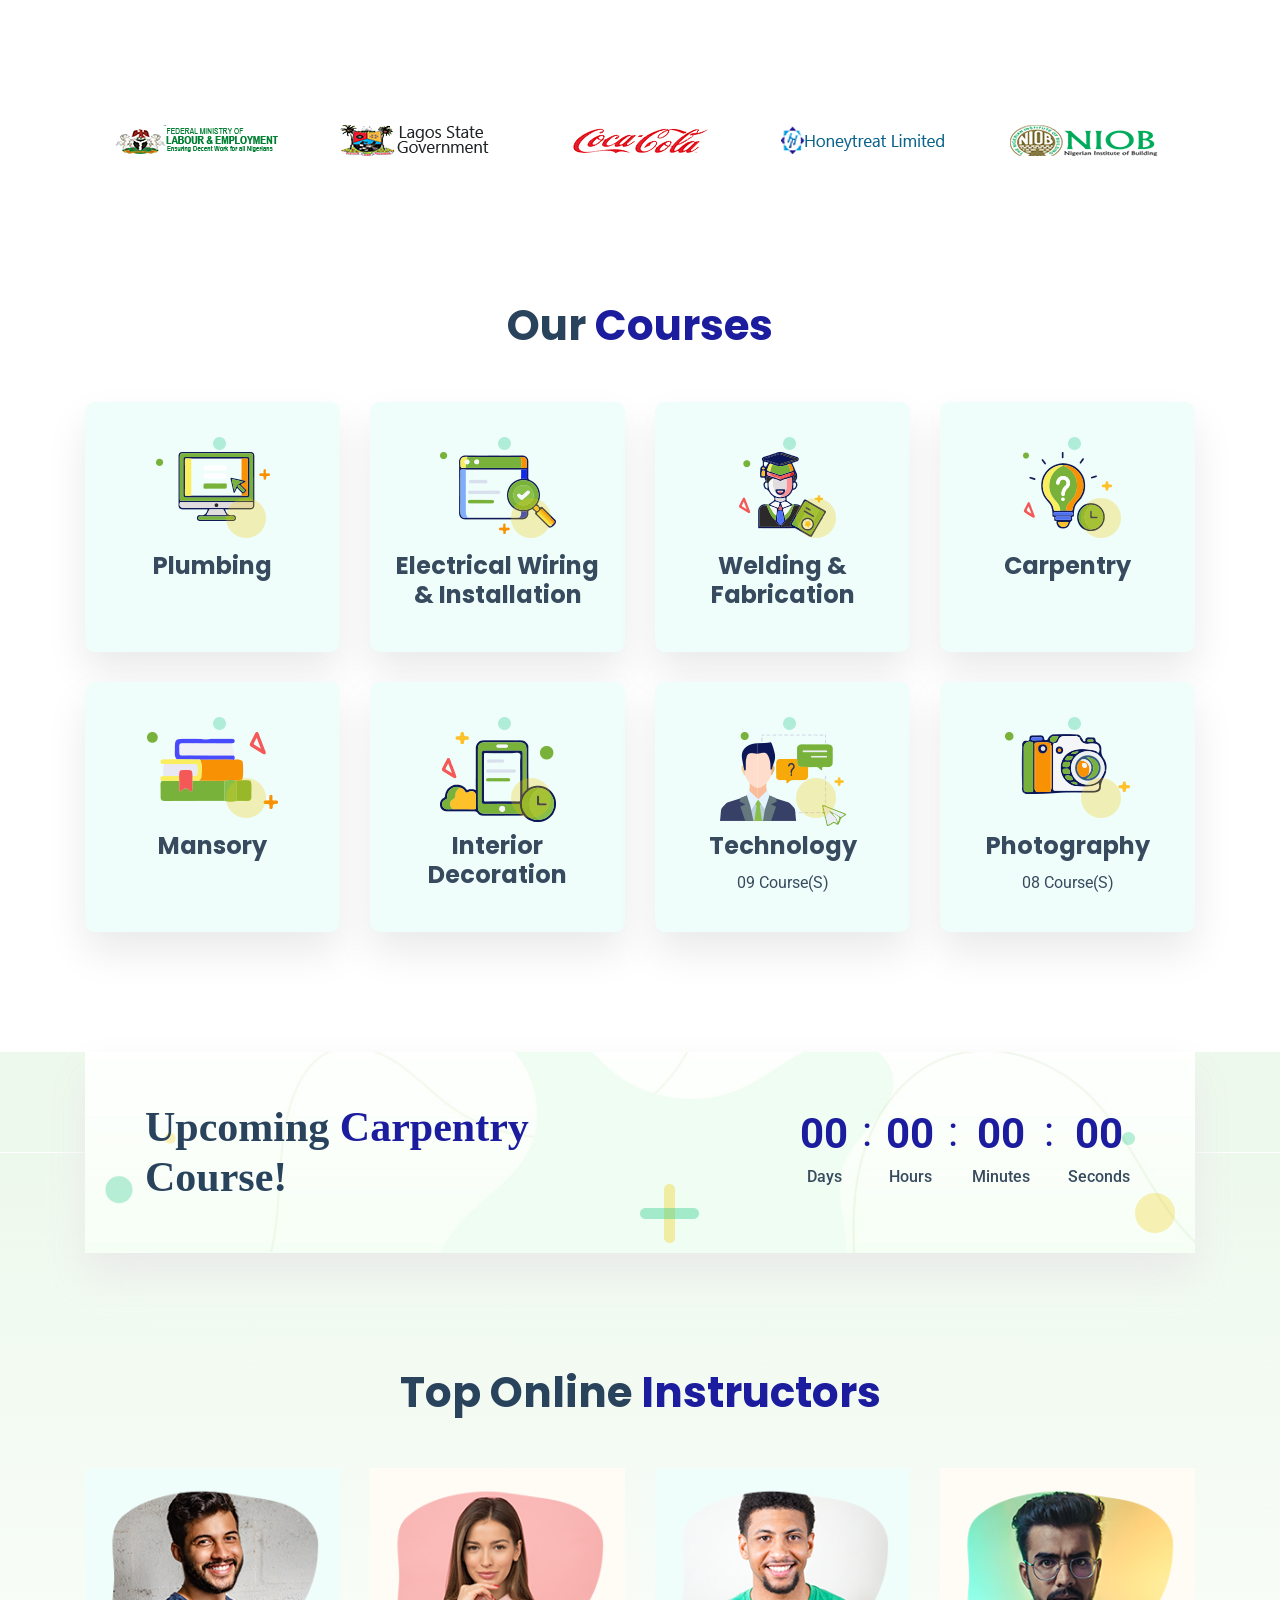
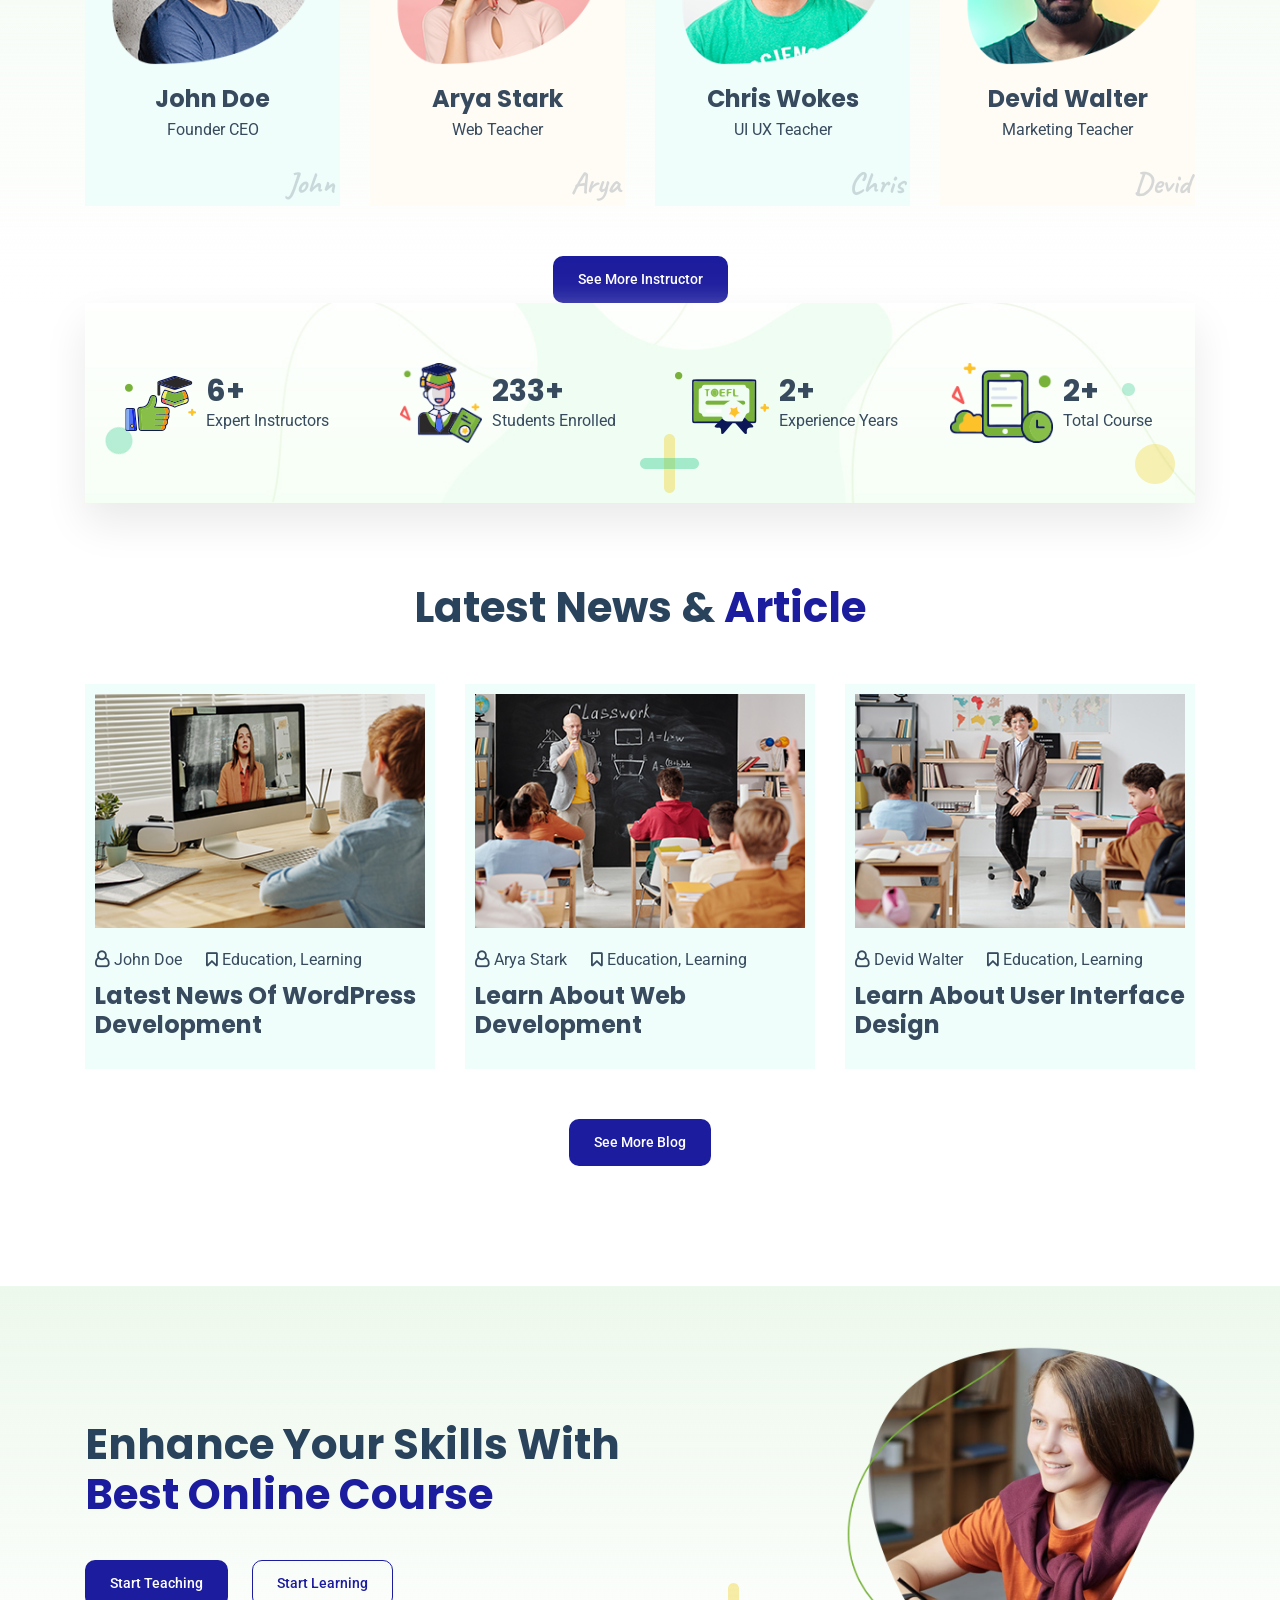
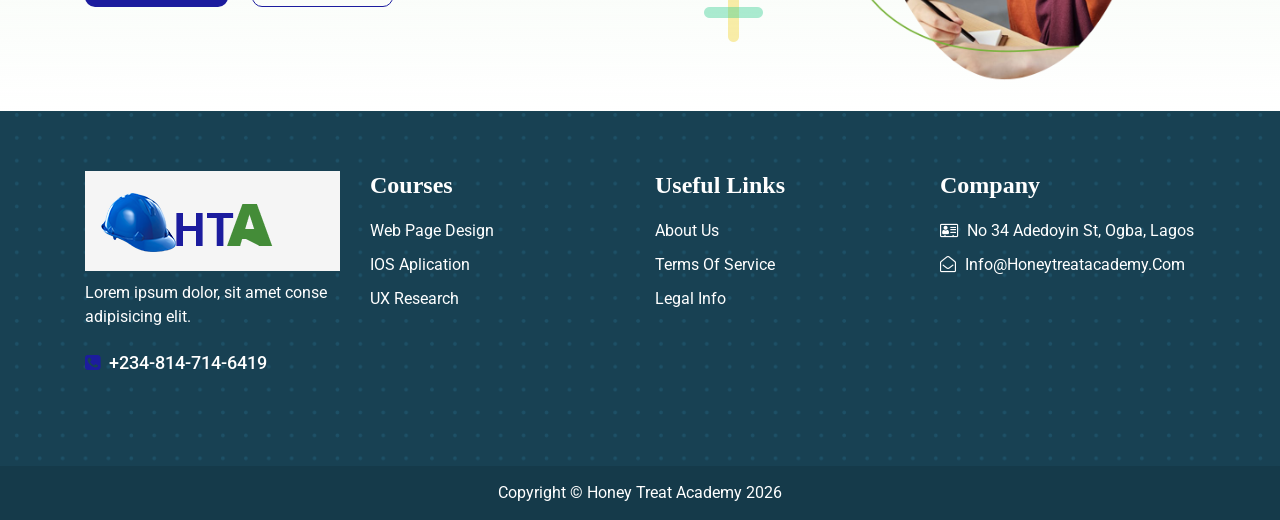
==== commit 3d773127: "added the menu and new pages" ====
--- a/index.html
+++ b/index.html
@@ -22,47 +22,56 @@
     <link rel="stylesheet" href="assets/css/magnific-popup.css">
     <link rel="stylesheet" href="assets/css/style.css">
     <style>
-        .single-category-item{
+        .single-category-item {
             height: 250px;
             box-shadow: 0 20px 40px #eaeaea;
             border-radius: 10px;
         }
-        @media only screen and (max-width: 600px){
-	      /*Big smartphones [426px -> 600px]*/
-          body{
-              width: 100%;
-              overflow-x: hidden;
-          }
-          .for_mobile_hero{
-              width: 100%;
-              text-align: left !important;
-
-          }
-          .for_mobile_hero h1{
-              font-size: 30px !important;
-              width: 100% !important;
-              text-align: left !important;
-          } 
-          .row{
-              display: block !important;
-              margin-right: 0px !important;
-              margin-left: 0px !important;
-          }
-          .mob_contain{
-            position: absolute !important;
-            top: 20em !important;
-            left: 0em !important;
-         }
-         .feedback-home-2 .feedback-video-part{
-             display: block !important;
-             margin-top: 60px !important;
-         }
-         .feedback-video-part img{
-             border-radius: 15px !important;
-         }
-         .counterup-section .single-counterup{
-             margin-bottom: 60px;
-         }
+
+        @media only screen and (max-width: 600px) {
+
+            /*Big smartphones [426px -> 600px]*/
+            body {
+                width: 100%;
+                overflow-x: hidden;
+            }
+
+            .for_mobile_hero {
+                width: 100%;
+                text-align: left !important;
+
+            }
+
+            .for_mobile_hero h1 {
+                font-size: 30px !important;
+                width: 100% !important;
+                text-align: left !important;
+            }
+
+            .row {
+                display: block !important;
+                margin-right: 0px !important;
+                margin-left: 0px !important;
+            }
+
+            .mob_contain {
+                position: absolute !important;
+                top: 20em !important;
+                left: 0em !important;
+            }
+
+            .feedback-home-2 .feedback-video-part {
+                display: block !important;
+                margin-top: 60px !important;
+            }
+
+            .feedback-video-part img {
+                border-radius: 15px !important;
+            }
+
+            .counterup-section .single-counterup {
+                margin-bottom: 60px;
+            }
         }
     </style>
 </head>
@@ -85,14 +94,17 @@
             <a href="index.html"><img src="assets/images/HONEY.png" alt="logo"></a>
         </div>
         <ul>
-            <li class="have-submenu"><a href="#">home</a>
+            <!-- <li class="have-submenu"><a href="#">home</a>
                 <ul class="sub-menu">
                     <li><a href="index-2.html">home 01</a></li>
                     <li><a href="home-2.html">home 02</a></li>
                 </ul>
-            </li>
-            <li><a href="about.html">about</a></li>
-            <li class="have-submenu"><a href="#">course</a>
+            </li> -->
+            <li><a href="index.html">home</a></li>
+            <li><a href="about.html">about us</a></li>
+            <li><a href="contact.html">contact us</a></li>
+            <li><a href="course.html">courses</a></li>
+            <!-- <li class="have-submenu"><a href="#">course</a>
                 <ul class="sub-menu">
                     <li><a href="web-development.html">web development</a></li>
                     <li><a href="education.html">education</a></li>
@@ -120,7 +132,7 @@
             <li><a href="contact.html">contact</a></li>
             <li><a href="login.html">log in</a></li>
             <li><a href="signup.html">sign up</a></li>
-            <li><a href="404.html">404</a></li>
+            <li><a href="404.html">404</a></li> -->
         </ul>
     </div>
 
@@ -140,13 +152,13 @@
                                 <i class="fa fa-envelope-open"></i>
                                 <span><a href="mailto:info@honeytreatacademy.com">info@honeytreatacademy.com</a></span>
                             </div>
-                            <!-- <div class="menu-toggle-bar">
+                            <div class="menu-toggle-bar">
                                 <div class="custom-bars">
                                     <div class="custom-bar bar-1"></div>
                                     <div class="custom-bar bar-2"></div>
                                     <div class="custom-bar bar-3"></div>
                                 </div>
-                            </div> -->
+                            </div>
                         </div>
                     </div>
                     <div class="col-sm-6">
@@ -209,7 +221,8 @@
                                 </form>
                             </div> -->
                             <div class="header-button">
-                                <a href="signup.html" class="template-button-2" style="color: white; border-color: yellowgreen;">Become a student</a>
+                                <a href="signup.html" class="template-button-2"
+                                    style="color: white; border-color: yellowgreen;">Become a student</a>
                                 <a href="instructor-details.html" class="template-button">instructor</a>
                             </div>
                         </div>
@@ -245,9 +258,13 @@
         <div class="container mob_contain" style="position: absolute; top:15em; left:2em;">
             <div class="row">
                 <div class="col-lg-12 col-md-12 align-self-center">
-                    <div class="hero-content for_mobile_hero" style="text-align: center; width: 100vw; margin-top: 50px;">
-                        <h1 style="color: #ffffff;text-align: center; width: 50%; margin-left: auto; margin-right: auto; font-size: 70px;">Acquire skills <span>and Certification</span> in construction trades</h1>
-                        <span class="hero-tagline" style="color: white; font-size: 30px; font-family: caveat;">Perfect your construction trade skills.</span>
+                    <div class="hero-content for_mobile_hero"
+                        style="text-align: center; width: 100vw; margin-top: 50px;">
+                        <h1
+                            style="color: #ffffff;text-align: center; width: 50%; margin-left: auto; margin-right: auto; font-size: 70px;">
+                            Acquire skills <span>and Certification</span> in construction trades</h1>
+                        <span class="hero-tagline" style="color: white; font-size: 30px; font-family: caveat;">Perfect
+                            your construction trade skills.</span>
                         <div class="hero-button">
                             <a href="course.html" class="template-button">start course</a>
                         </div>
@@ -380,7 +397,7 @@
         <div class="container">
 
 
-            
+
             <div class="row">
                 <div class="col-lg-12">
                     <div class="section-title text-center">
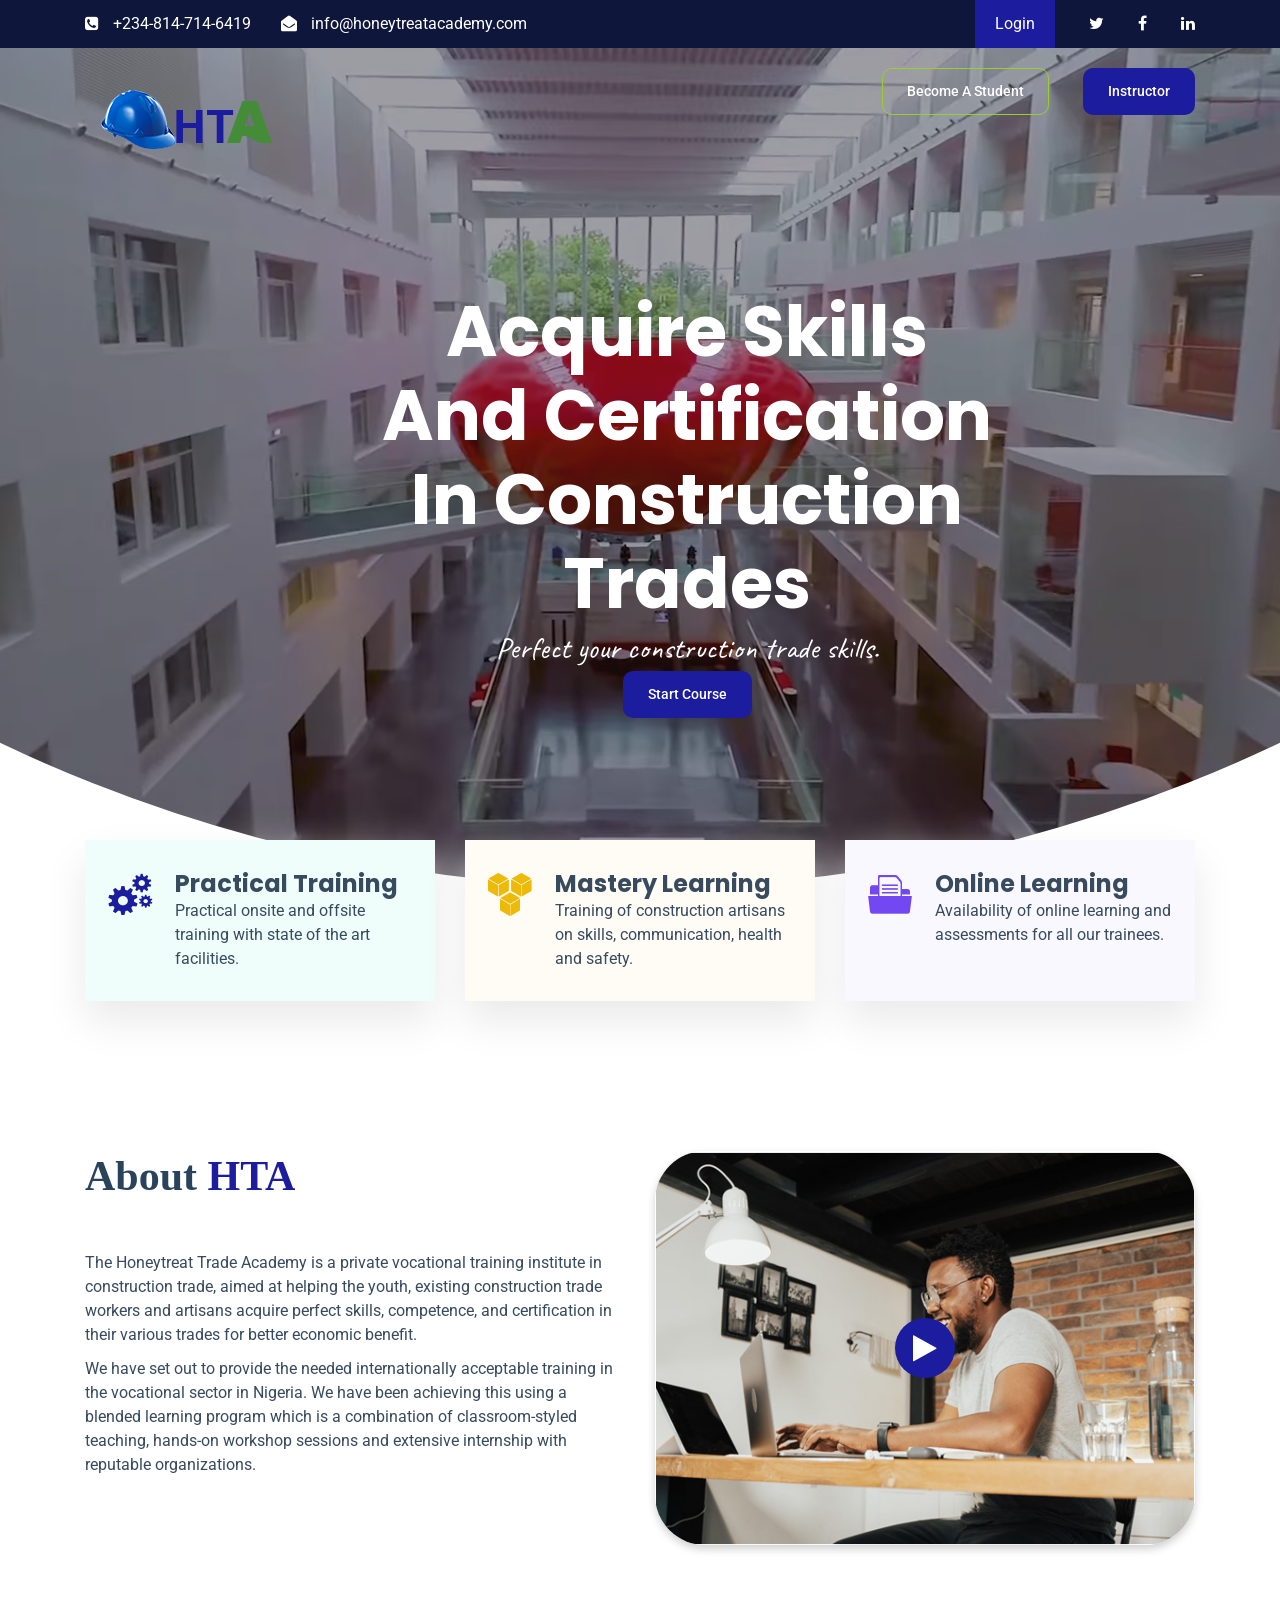
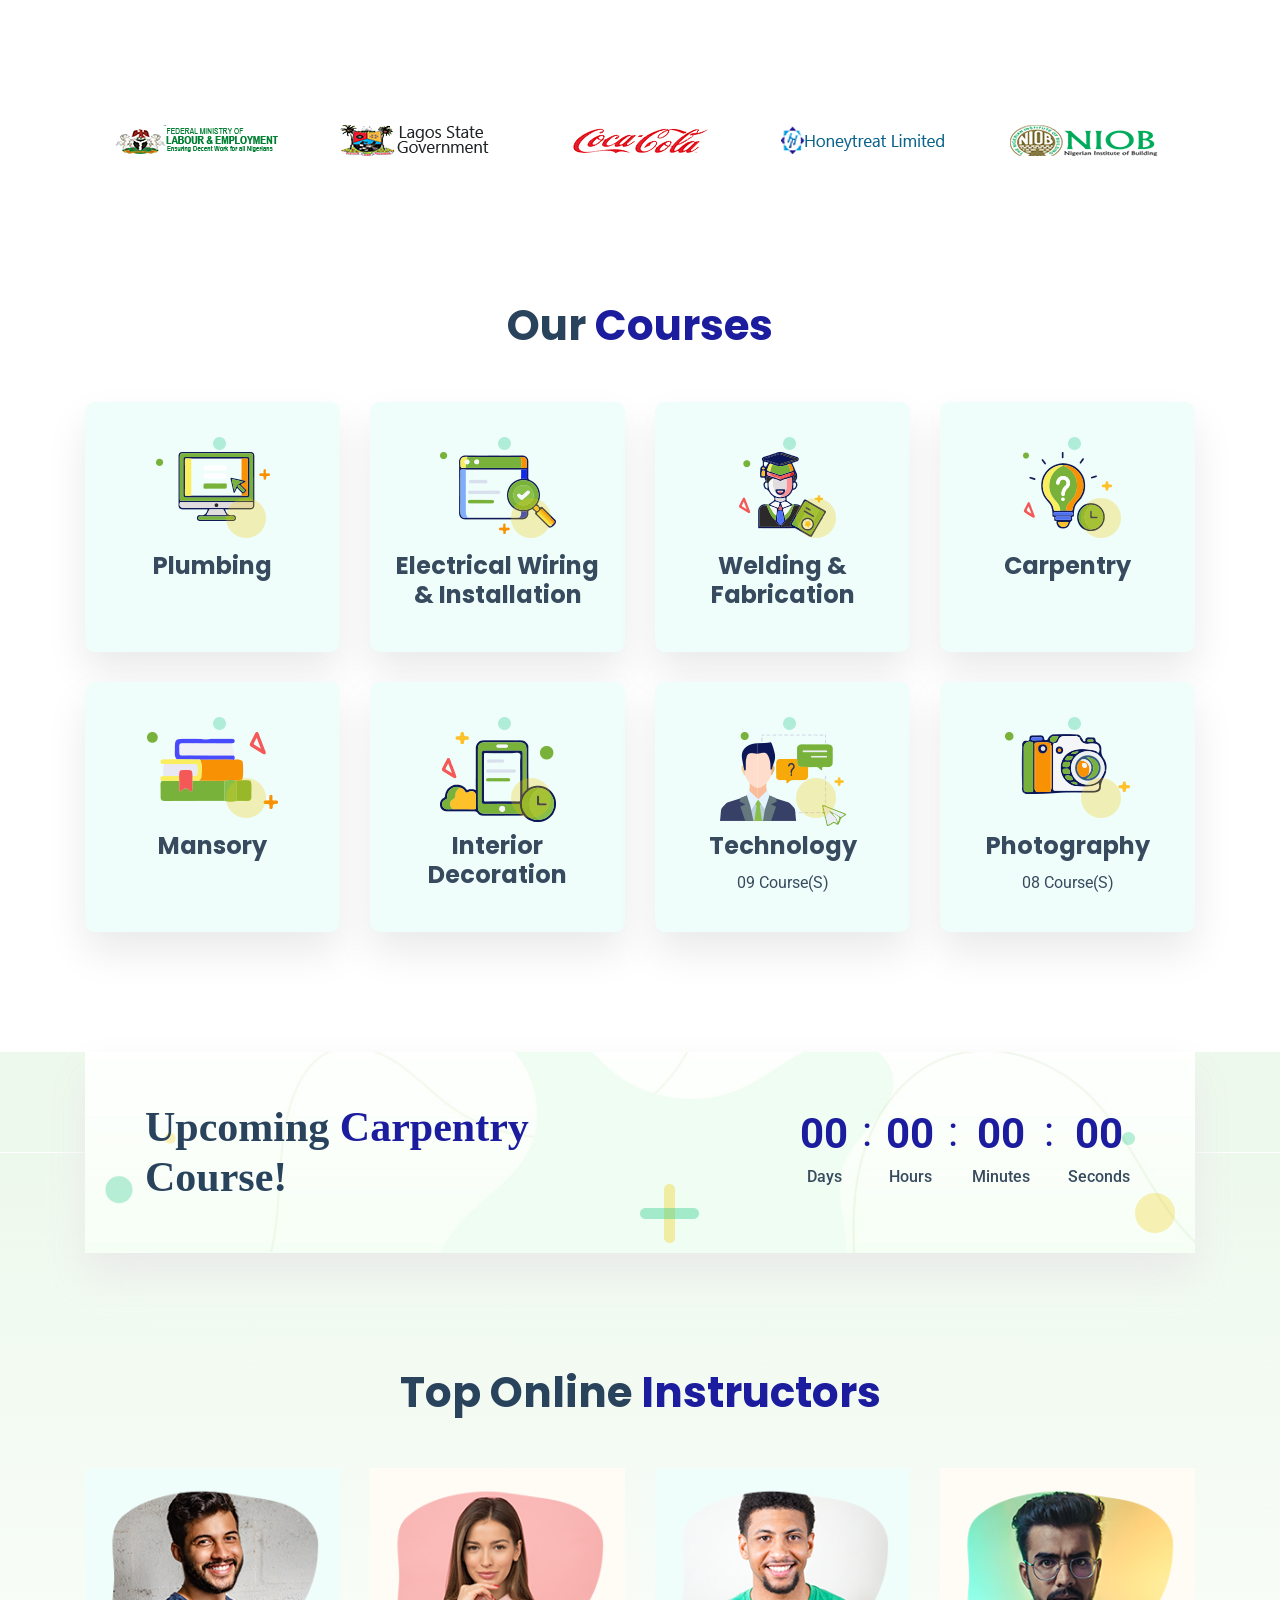
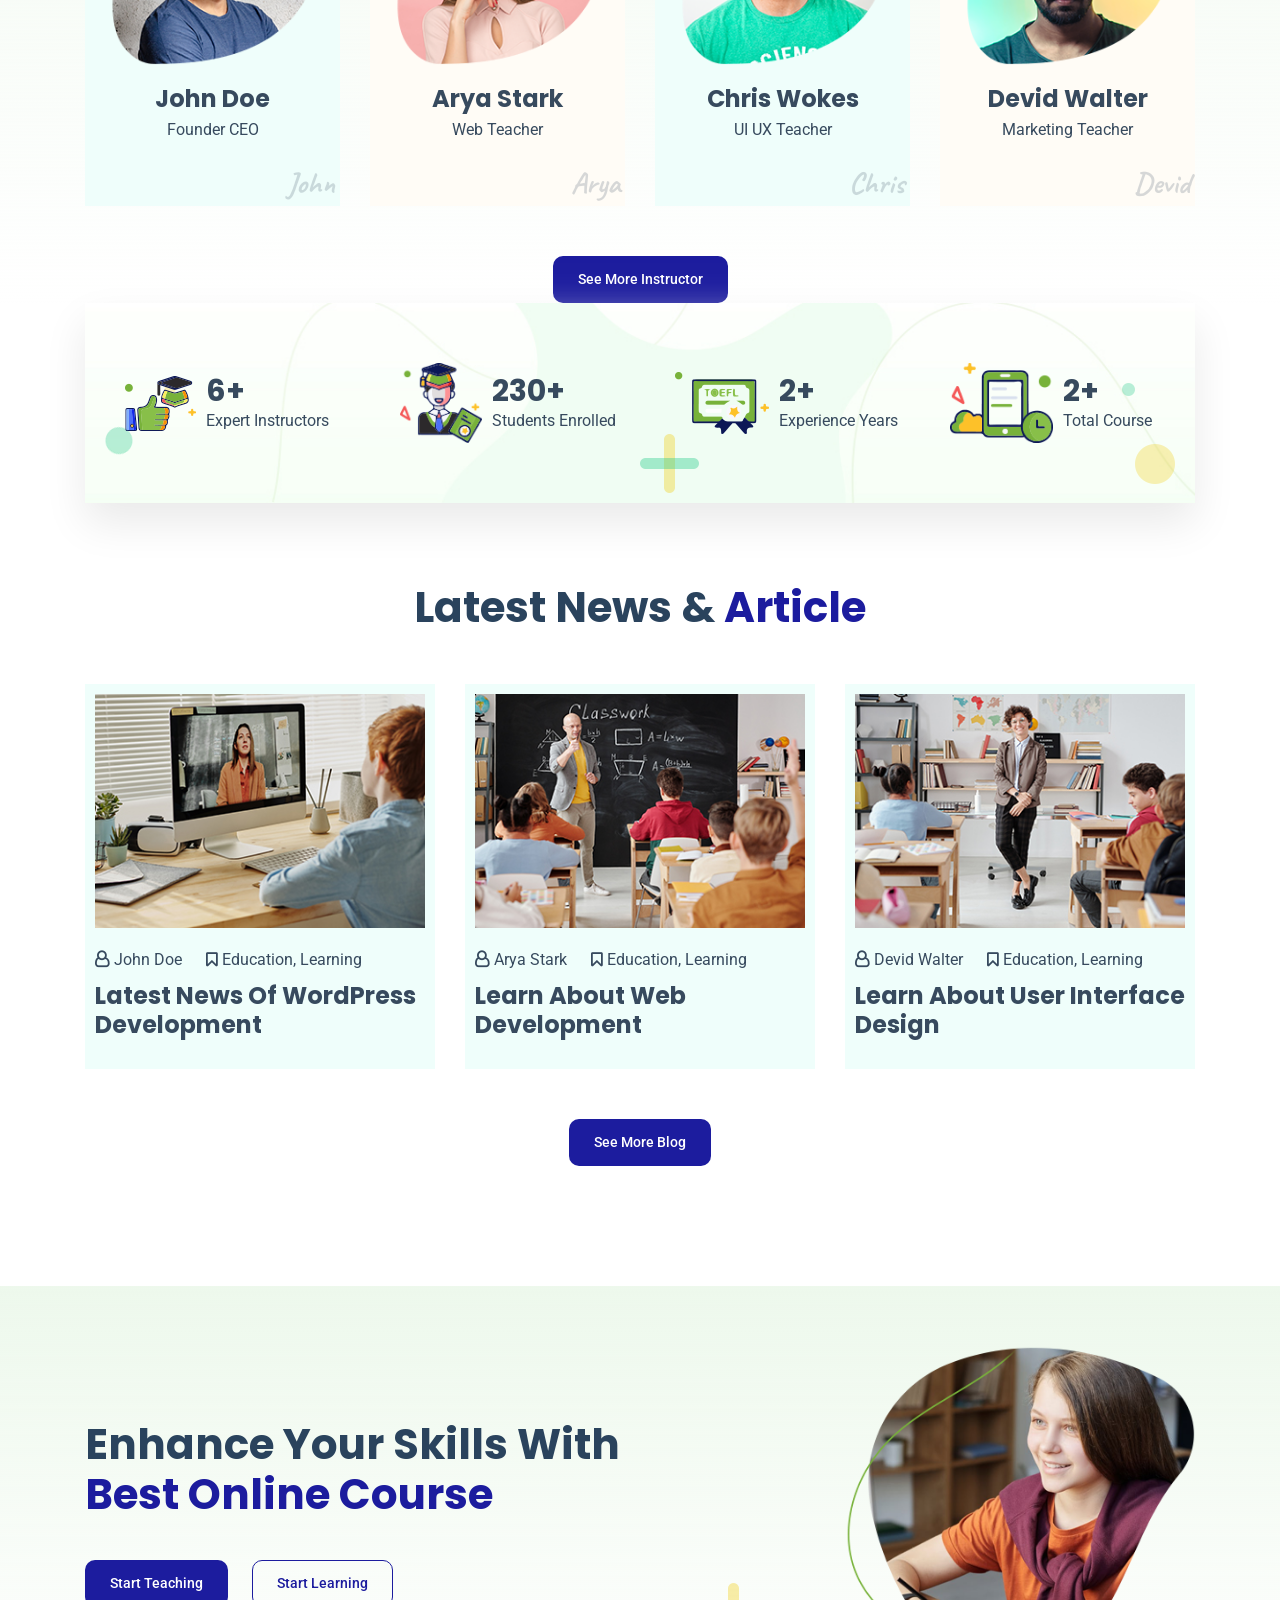
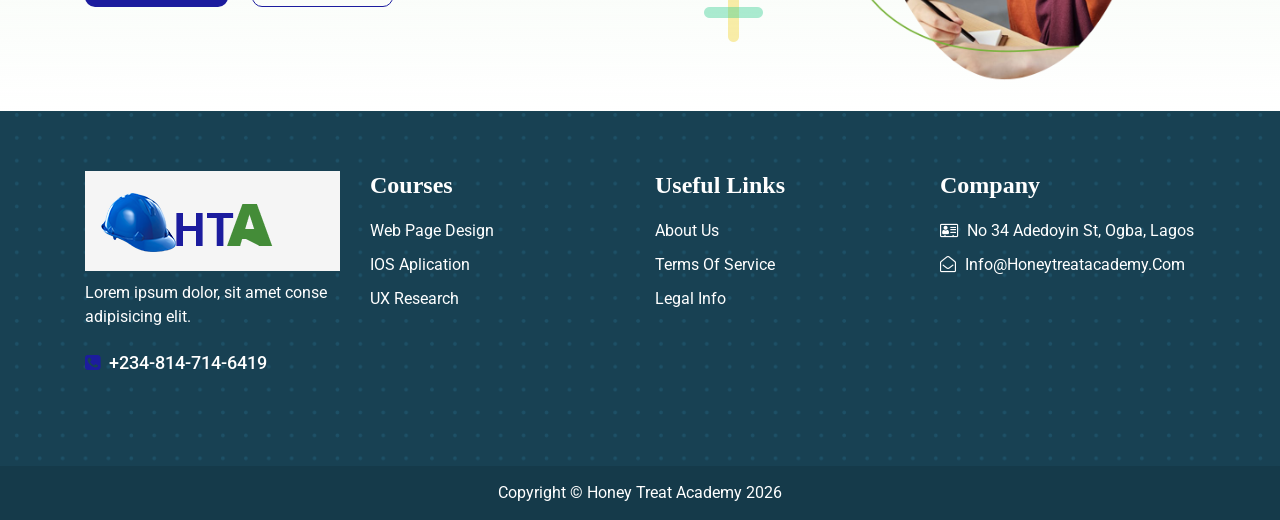
==== commit e7ea6a34: "added css" ====
--- a/index.html
+++ b/index.html
@@ -22,56 +22,46 @@
     <link rel="stylesheet" href="assets/css/magnific-popup.css">
     <link rel="stylesheet" href="assets/css/style.css">
     <style>
-        .single-category-item {
+        .single-category-item{
             height: 250px;
             box-shadow: 0 20px 40px #eaeaea;
             border-radius: 10px;
         }
-
-        @media only screen and (max-width: 600px) {
-
-            /*Big smartphones [426px -> 600px]*/
-            body {
-                width: 100%;
-                overflow-x: hidden;
-            }
-
-            .for_mobile_hero {
-                width: 100%;
-                text-align: left !important;
-
-            }
-
-            .for_mobile_hero h1 {
-                font-size: 30px !important;
-                width: 100% !important;
-                text-align: left !important;
-            }
-
-            .row {
-                display: block !important;
-                margin-right: 0px !important;
-                margin-left: 0px !important;
-            }
-
-            .mob_contain {
-                position: absolute !important;
-                top: 20em !important;
-                left: 0em !important;
-            }
-
-            .feedback-home-2 .feedback-video-part {
-                display: block !important;
-                margin-top: 60px !important;
-            }
-
-            .feedback-video-part img {
-                border-radius: 15px !important;
-            }
-
-            .counterup-section .single-counterup {
-                margin-bottom: 60px;
-            }
+        @media only screen and (max-width: 600px){
+          body{
+              width: 100%;
+              overflow-x: hidden;
+          }
+          .for_mobile_hero{
+              width: 100%;
+              text-align: left !important;
+
+          }
+          .for_mobile_hero h1{
+              font-size: 30px !important;
+              width: 100% !important;
+              text-align: left !important;
+          } 
+          .row{
+              display: block !important;
+              margin-right: 0px !important;
+              margin-left: 0px !important;
+          }
+          .mob_contain{
+            position: absolute !important;
+            top: 20em !important;
+            left: 0em !important;
+         }
+         .feedback-home-2 .feedback-video-part{
+             display: block !important;
+             margin-top: 60px !important;
+         }
+         .feedback-video-part img{
+             border-radius: 15px !important;
+         }
+         .counterup-section .single-counterup{
+             margin-bottom: 60px;
+         }
         }
     </style>
 </head>
@@ -94,17 +84,14 @@
             <a href="index.html"><img src="assets/images/HONEY.png" alt="logo"></a>
         </div>
         <ul>
-            <!-- <li class="have-submenu"><a href="#">home</a>
+            <li class="have-submenu"><a href="#">home</a>
                 <ul class="sub-menu">
                     <li><a href="index-2.html">home 01</a></li>
                     <li><a href="home-2.html">home 02</a></li>
                 </ul>
-            </li> -->
-            <li><a href="index.html">home</a></li>
-            <li><a href="about.html">about us</a></li>
-            <li><a href="contact.html">contact us</a></li>
-            <li><a href="course.html">courses</a></li>
-            <!-- <li class="have-submenu"><a href="#">course</a>
+            </li>
+            <li><a href="about.html">about</a></li>
+            <li class="have-submenu"><a href="#">course</a>
                 <ul class="sub-menu">
                     <li><a href="web-development.html">web development</a></li>
                     <li><a href="education.html">education</a></li>
@@ -132,7 +119,7 @@
             <li><a href="contact.html">contact</a></li>
             <li><a href="login.html">log in</a></li>
             <li><a href="signup.html">sign up</a></li>
-            <li><a href="404.html">404</a></li> -->
+            <li><a href="404.html">404</a></li>
         </ul>
     </div>
 
@@ -152,13 +139,13 @@
                                 <i class="fa fa-envelope-open"></i>
                                 <span><a href="mailto:info@honeytreatacademy.com">info@honeytreatacademy.com</a></span>
                             </div>
-                            <div class="menu-toggle-bar">
+                            <!-- <div class="menu-toggle-bar">
                                 <div class="custom-bars">
                                     <div class="custom-bar bar-1"></div>
                                     <div class="custom-bar bar-2"></div>
                                     <div class="custom-bar bar-3"></div>
                                 </div>
-                            </div>
+                            </div> -->
                         </div>
                     </div>
                     <div class="col-sm-6">
@@ -221,8 +208,7 @@
                                 </form>
                             </div> -->
                             <div class="header-button">
-                                <a href="signup.html" class="template-button-2"
-                                    style="color: white; border-color: yellowgreen;">Become a student</a>
+                                <a href="signup.html" class="template-button-2" style="color: white; border-color: yellowgreen;">Become a student</a>
                                 <a href="instructor-details.html" class="template-button">instructor</a>
                             </div>
                         </div>
@@ -258,13 +244,9 @@
         <div class="container mob_contain" style="position: absolute; top:15em; left:2em;">
             <div class="row">
                 <div class="col-lg-12 col-md-12 align-self-center">
-                    <div class="hero-content for_mobile_hero"
-                        style="text-align: center; width: 100vw; margin-top: 50px;">
-                        <h1
-                            style="color: #ffffff;text-align: center; width: 50%; margin-left: auto; margin-right: auto; font-size: 70px;">
-                            Acquire skills <span>and Certification</span> in construction trades</h1>
-                        <span class="hero-tagline" style="color: white; font-size: 30px; font-family: caveat;">Perfect
-                            your construction trade skills.</span>
+                    <div class="hero-content for_mobile_hero" style="text-align: center; width: 100vw; margin-top: 50px;">
+                        <h1 style="color: #ffffff;text-align: center; width: 50%; margin-left: auto; margin-right: auto; font-size: 70px;">Acquire skills <span>and Certification</span> in construction trades</h1>
+                        <span class="hero-tagline" style="color: white; font-size: 30px; font-family: caveat;">Perfect your construction trade skills.</span>
                         <div class="hero-button">
                             <a href="course.html" class="template-button">start course</a>
                         </div>
@@ -397,7 +379,7 @@
         <div class="container">
 
 
-
+            
             <div class="row">
                 <div class="col-lg-12">
                     <div class="section-title text-center">
